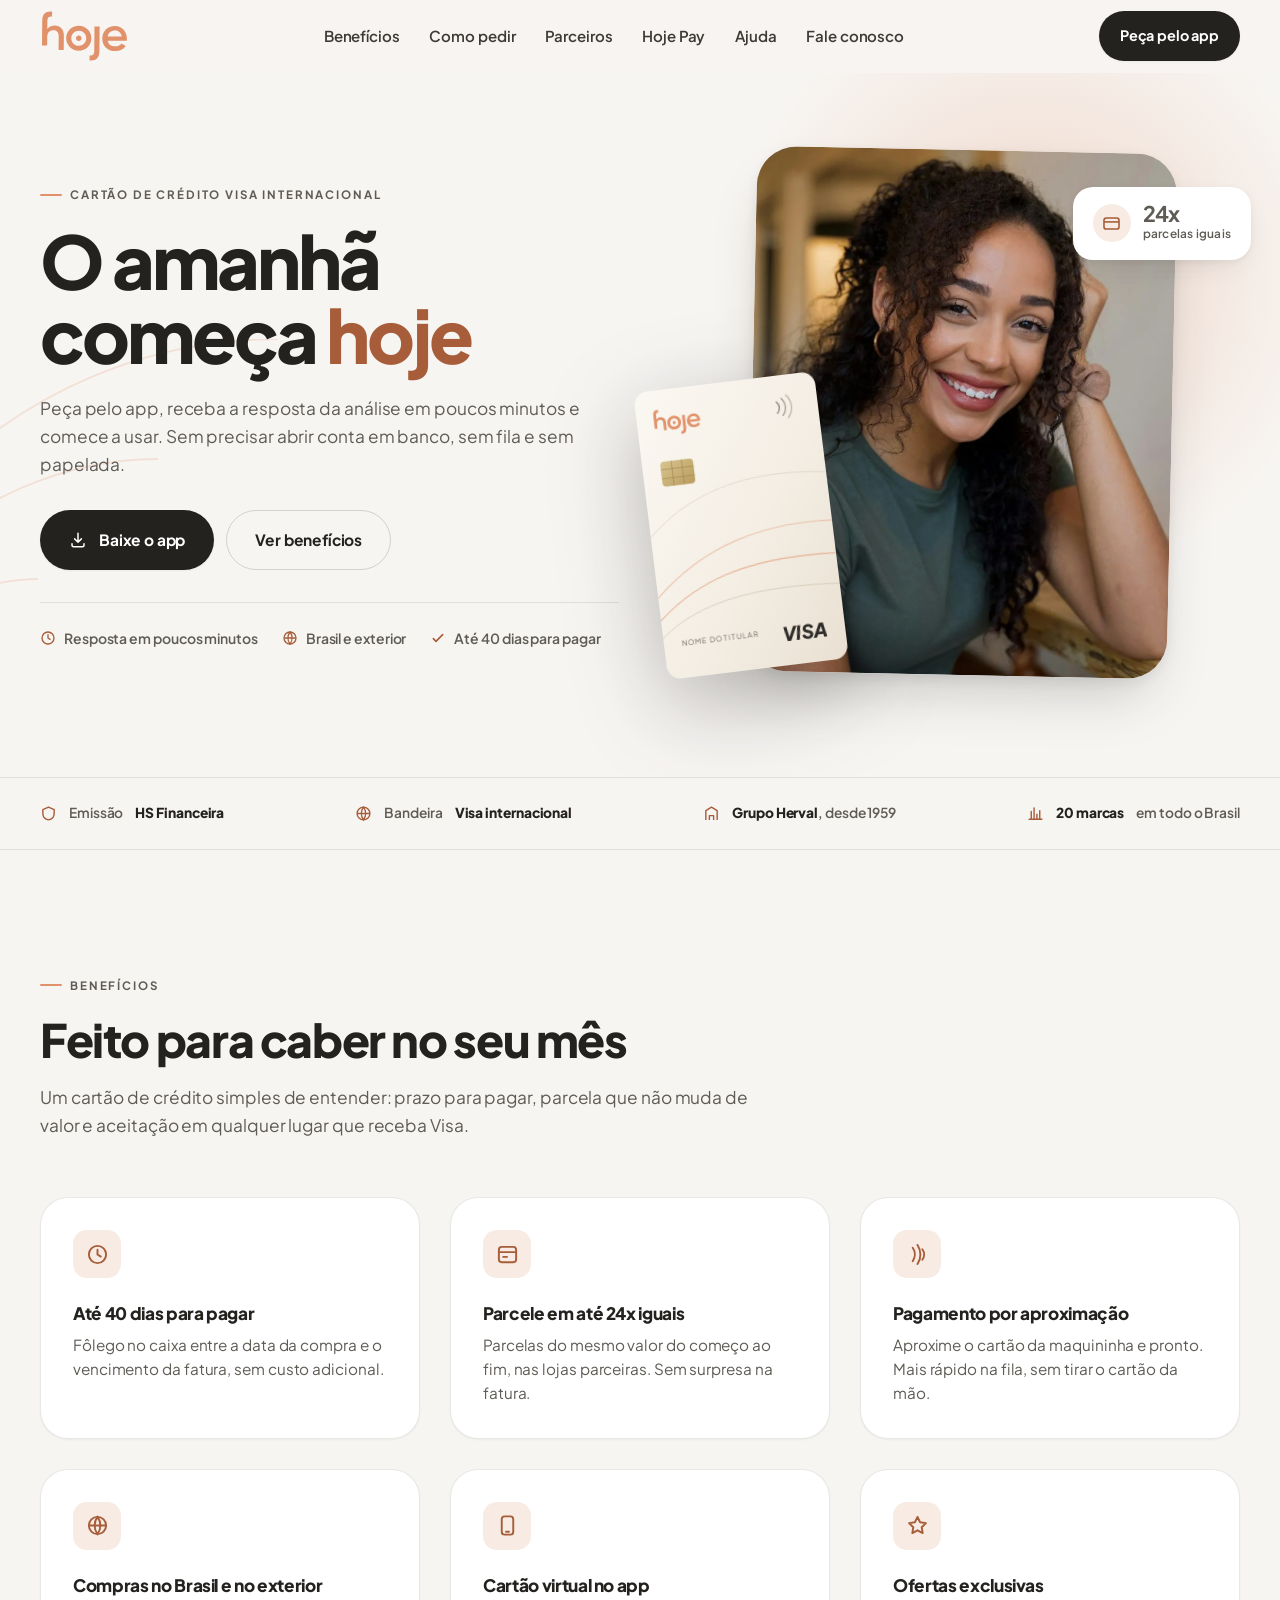
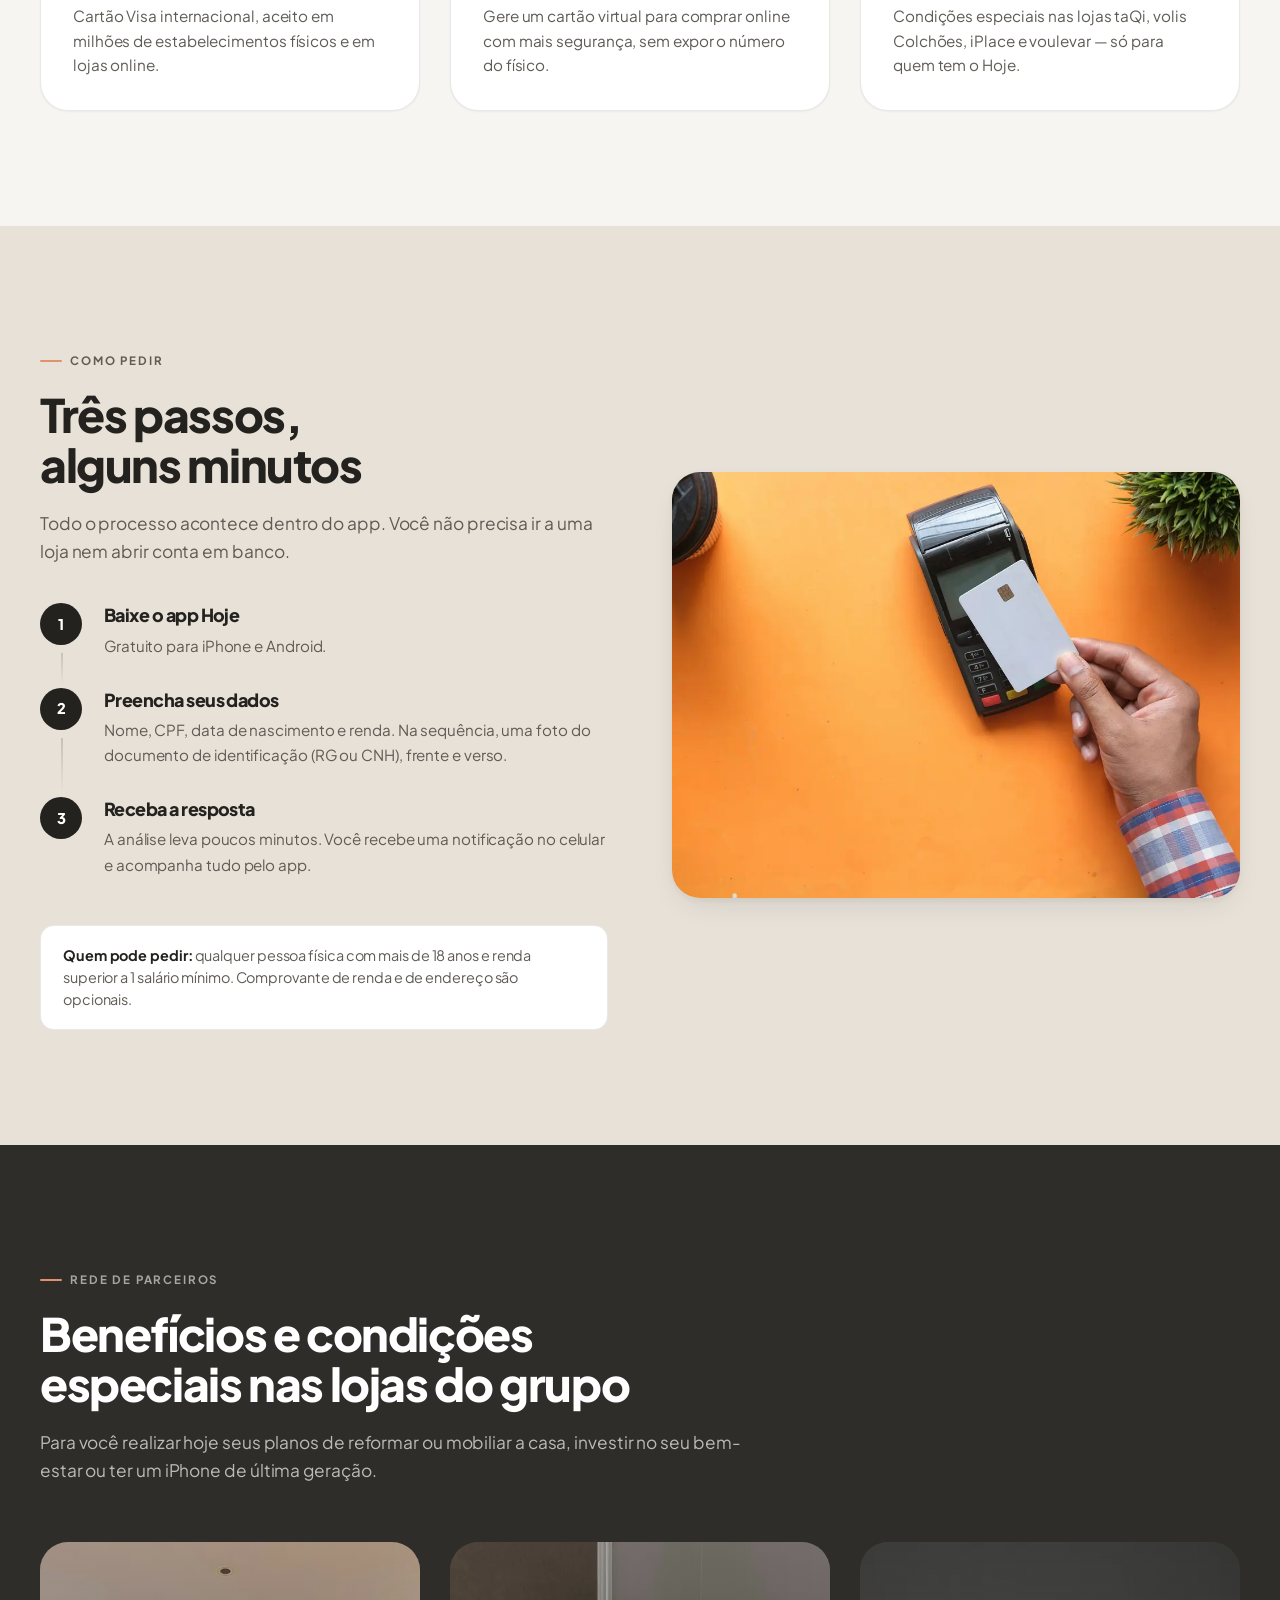
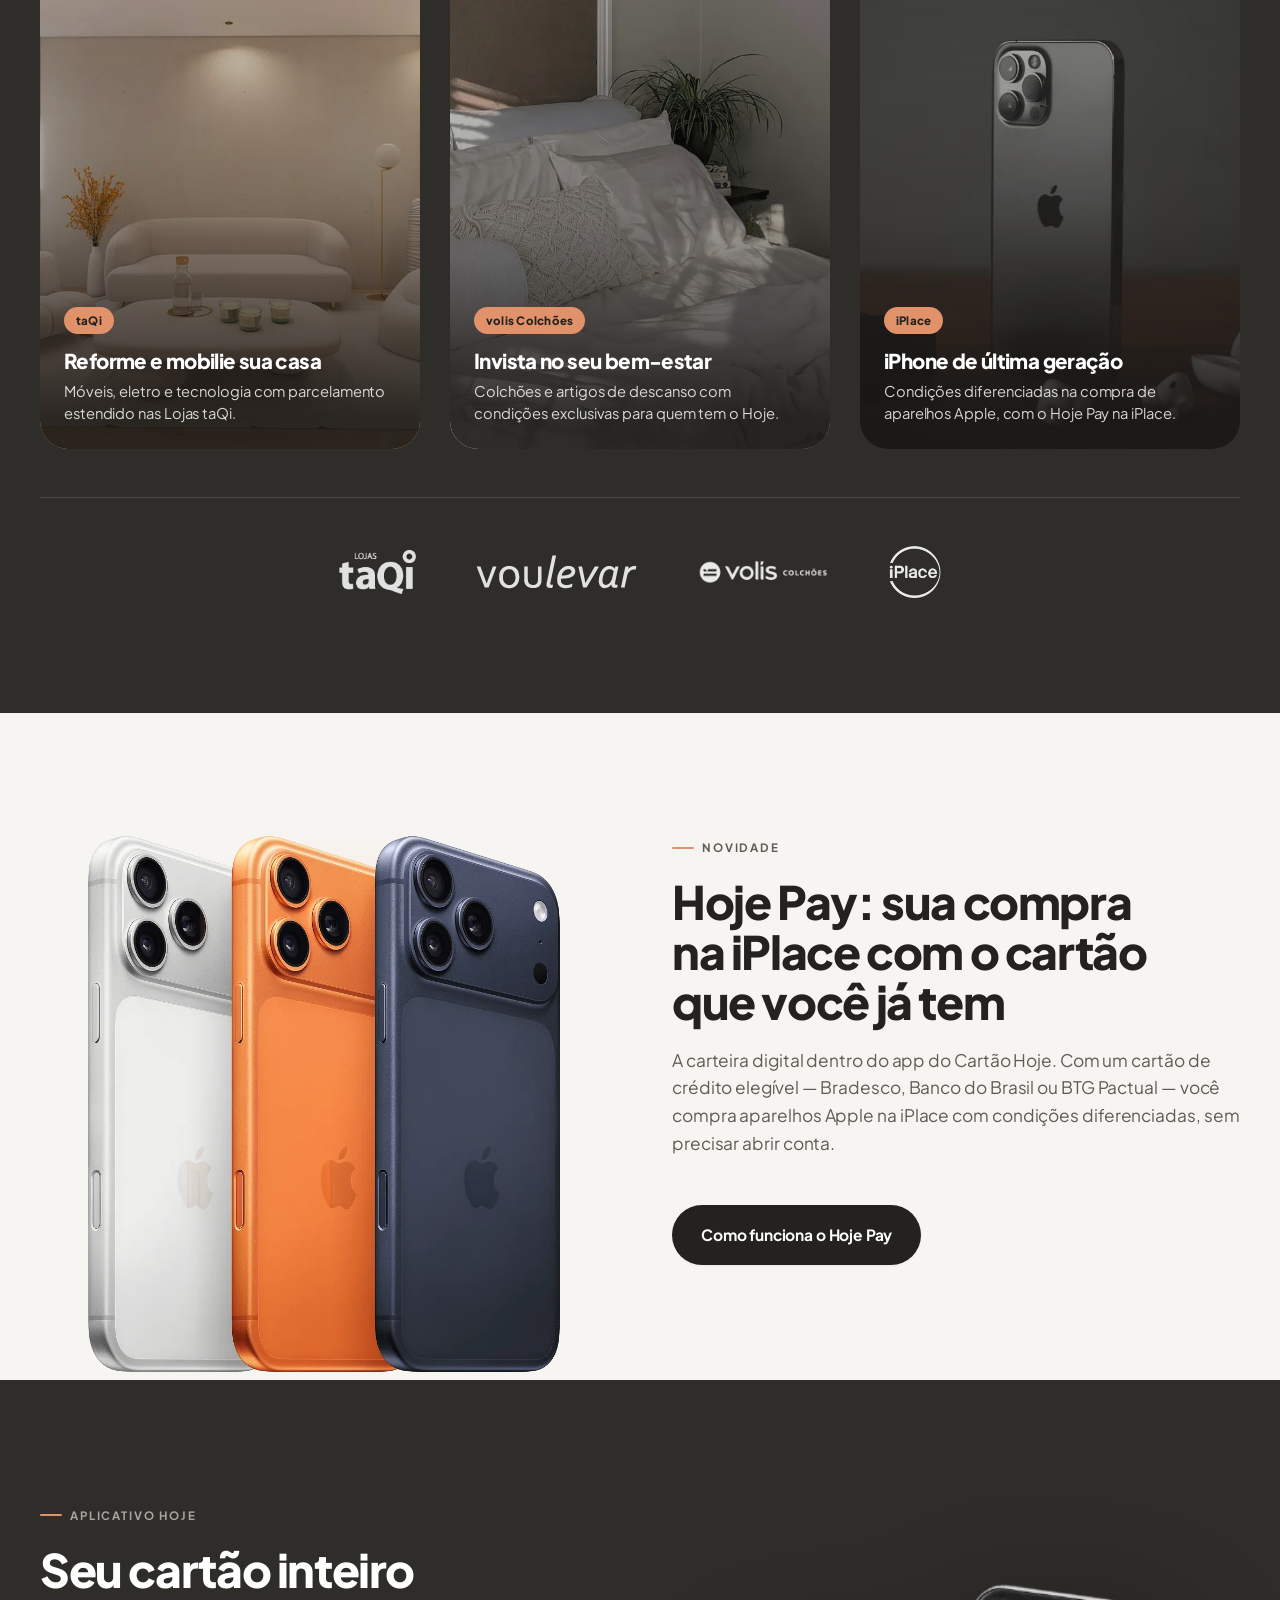
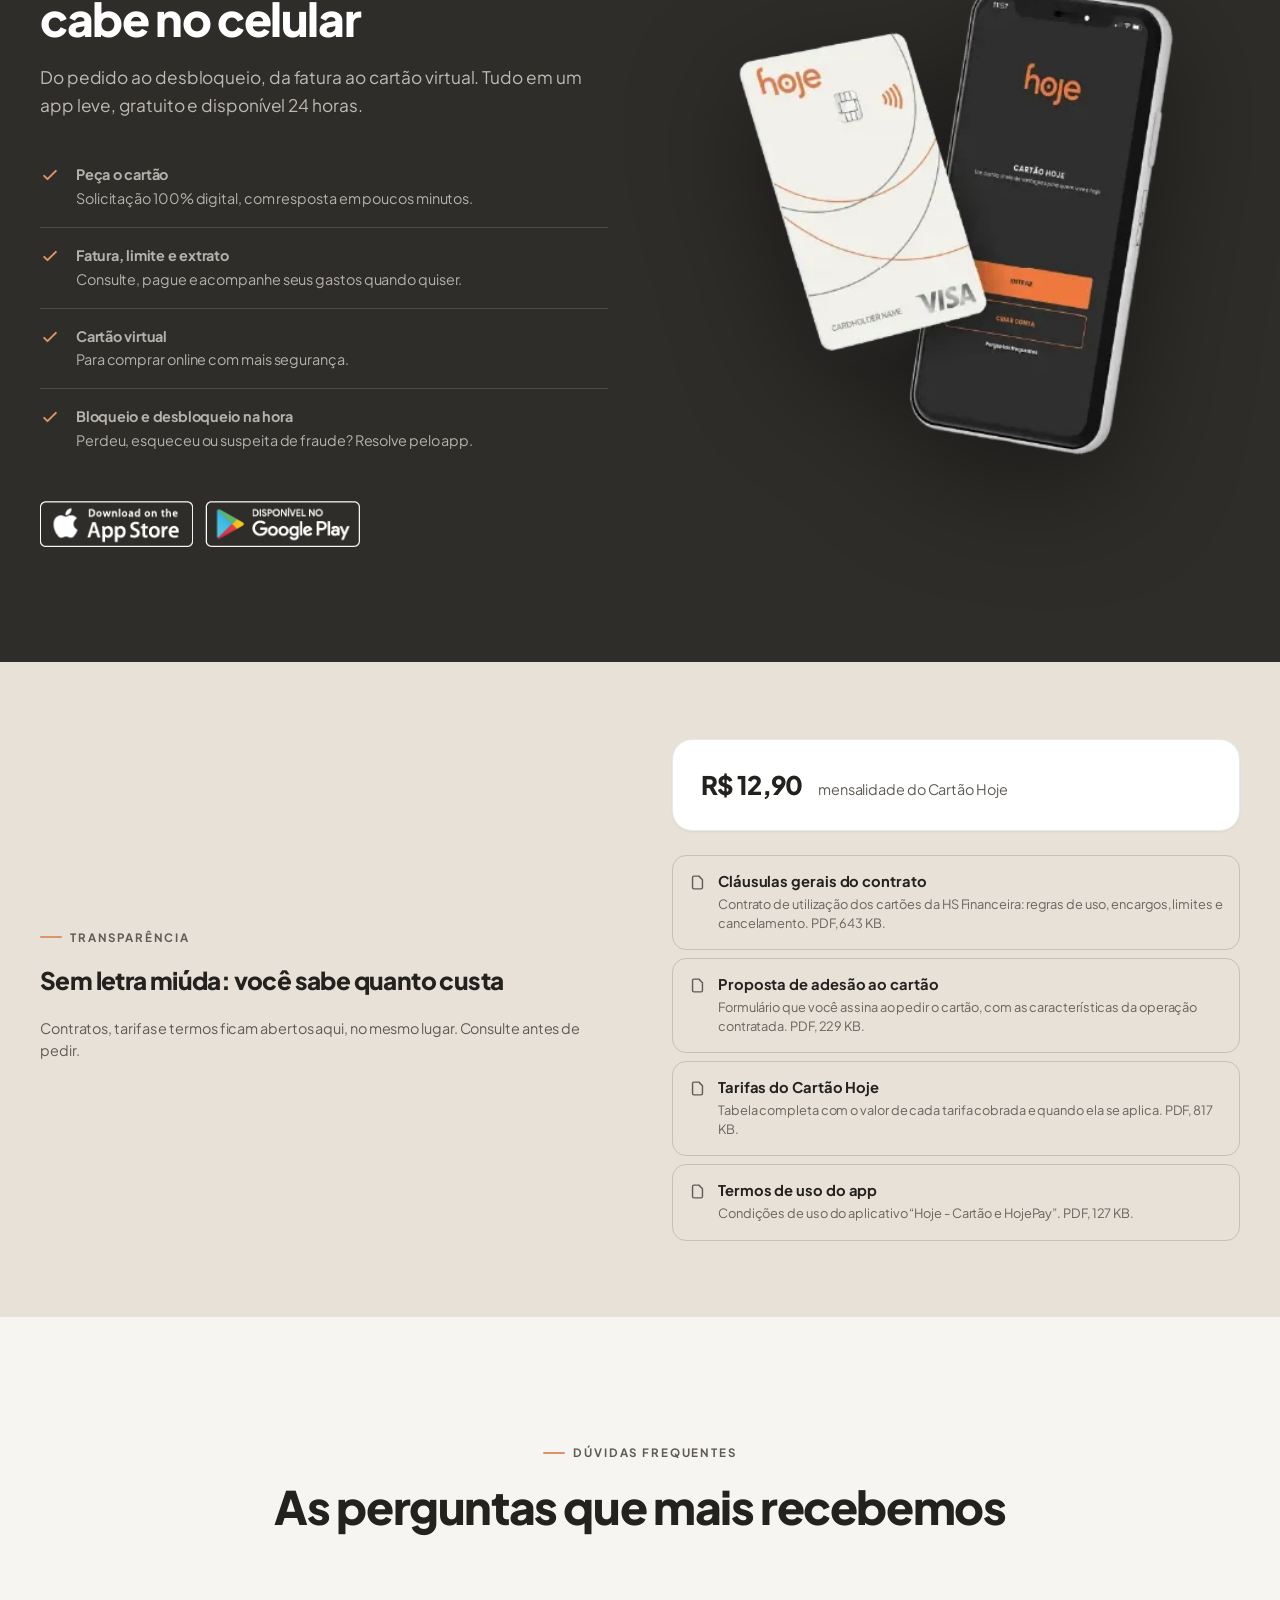
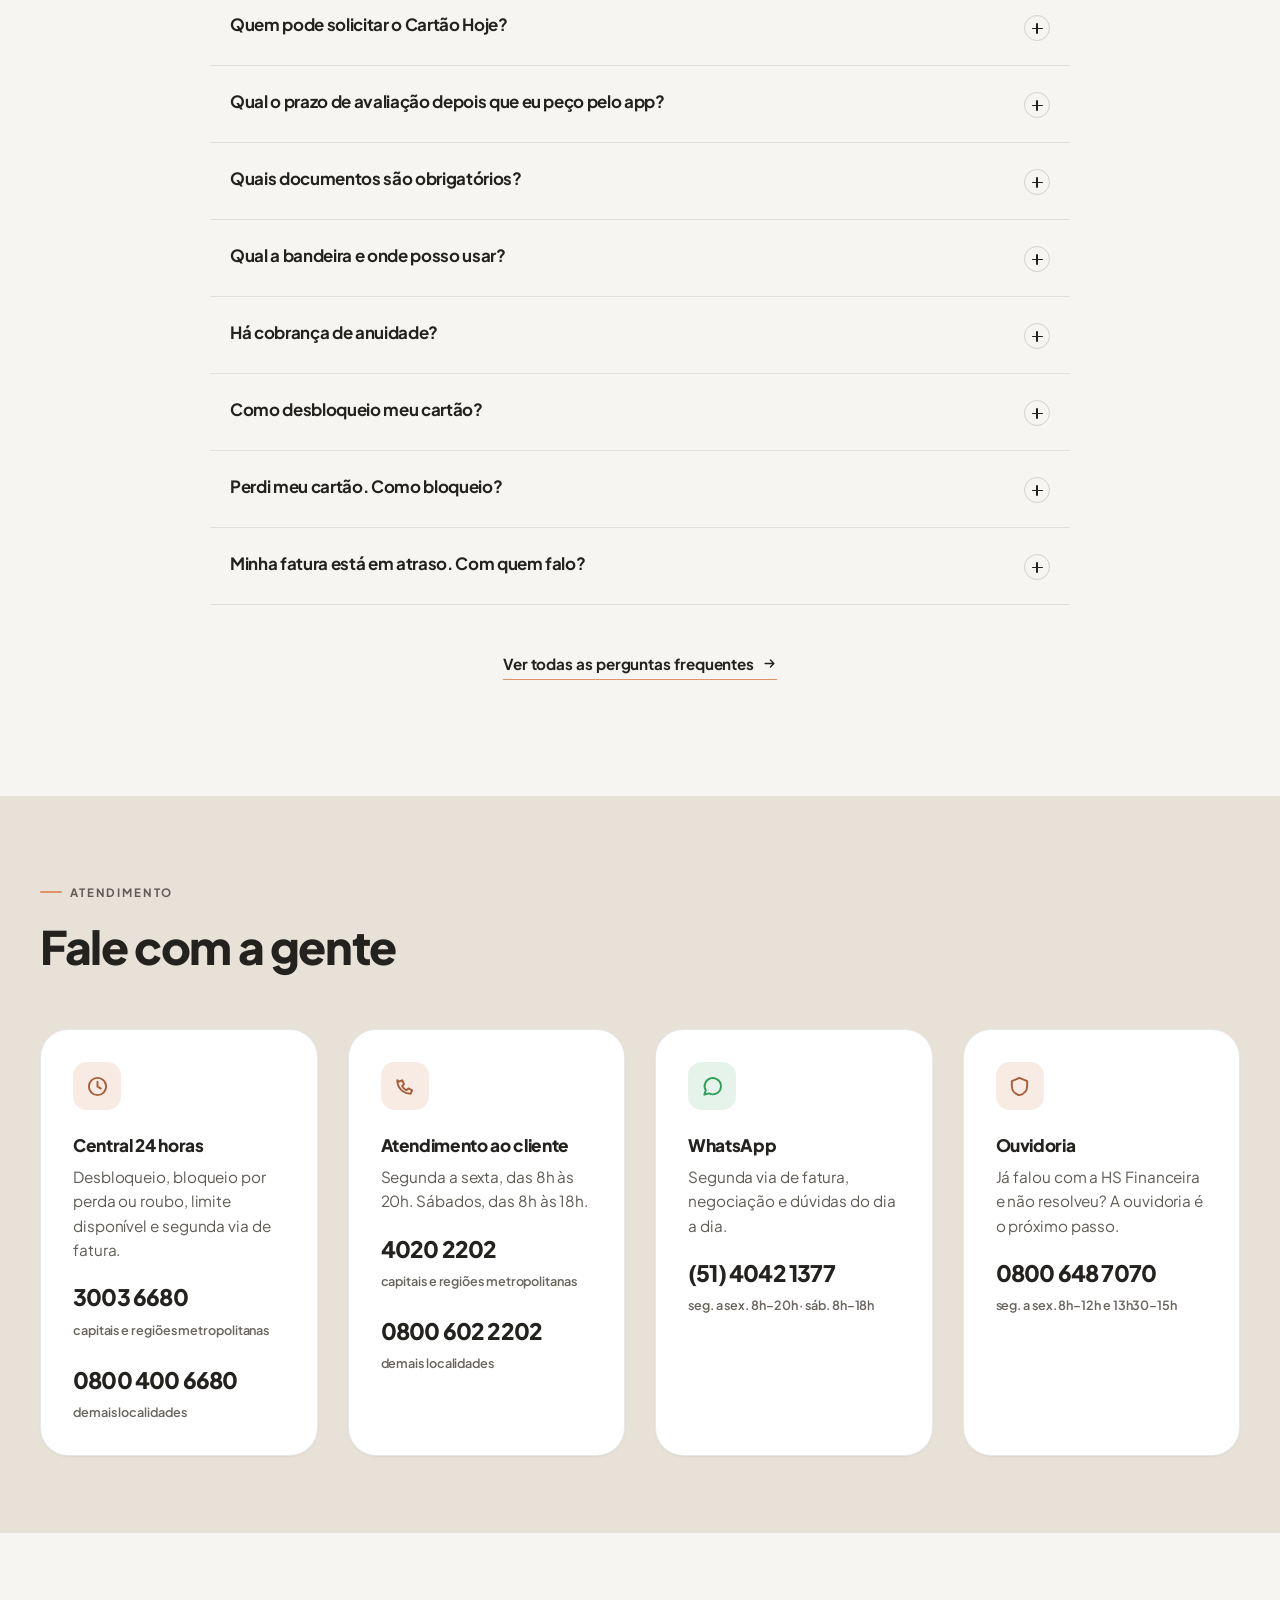
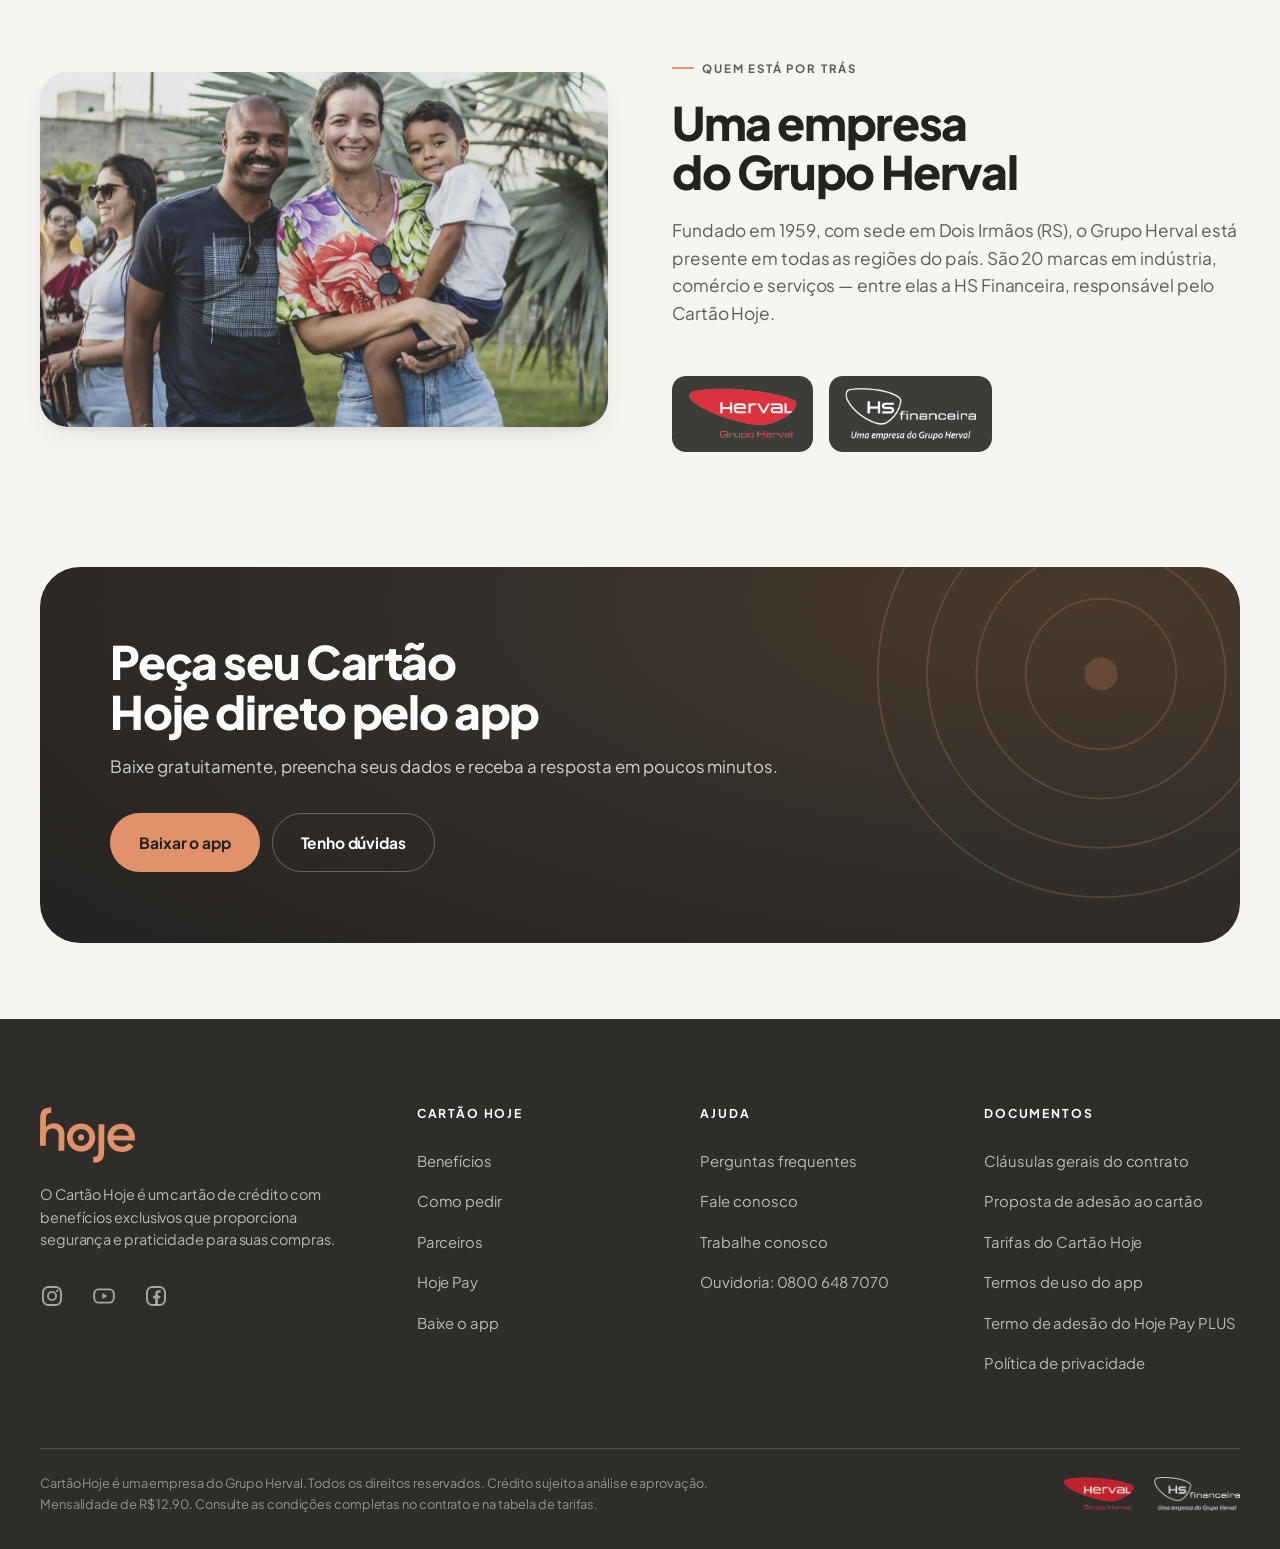
==== index.html @ 45403305 "Add files via upload" ====
<!doctype html>
<html lang="pt-BR" class="no-js">
<head>
<meta charset="utf-8">
<meta name="viewport" content="width=device-width, initial-scale=1">
<title>Cartão Hoje | Cartão de crédito Visa internacional</title>
<meta name="description" content="Peça o Cartão Hoje pelo app e receba a resposta em minutos. Visa internacional, até 40 dias para pagar, parcelamento em 24x iguais e mensalidade de R$ 12,90.">
<link rel="canonical" href="https://cartaohoje.com.br/">
<link rel="alternate" hreflang="pt-BR" href="https://cartaohoje.com.br/">
<link rel="alternate" hreflang="x-default" href="https://cartaohoje.com.br/">
<meta name="robots" content="index,follow,max-image-preview:large,max-snippet:-1,max-video-preview:-1">
<meta name="theme-color" content="#F7F5F2">

<meta property="og:type" content="website">
<meta property="og:locale" content="pt_BR">
<meta property="og:site_name" content="Cartão Hoje">
<meta property="og:title" content="Cartão Hoje | Cartão de crédito Visa internacional">
<meta property="og:description" content="Peça pelo app, receba a resposta em minutos e use no Brasil e no exterior. Até 40 dias para pagar e parcelamento em até 24x iguais.">
<meta property="og:url" content="https://cartaohoje.com.br/">
<meta property="og:image" content="https://cartaohoje.com.br/assets/img/og/home.jpg">
<meta property="og:image:secure_url" content="https://cartaohoje.com.br/assets/img/og/home.jpg">
<meta property="og:image:type" content="image/jpeg">
<meta property="og:image:width" content="1200">
<meta property="og:image:height" content="630">
<meta property="og:image:alt" content="Cartão Hoje — cartão de crédito Visa internacional, peça pelo app">

<meta name="twitter:card" content="summary_large_image">
<meta name="twitter:title" content="Cartão Hoje | Cartão de crédito Visa internacional">
<meta name="twitter:description" content="Peça pelo app, receba a resposta em minutos e use no Brasil e no exterior. Até 40 dias para pagar e parcelamento em até 24x iguais.">
<meta name="twitter:image" content="https://cartaohoje.com.br/assets/img/og/home.jpg">
<meta name="twitter:image:alt" content="Cartão Hoje — cartão de crédito Visa internacional, peça pelo app">

<link rel="icon" href="assets/img/marca/logo/simbolo-laranja.svg" type="image/svg+xml">
<link rel="icon" href="assets/img/marca/icon-32.png" sizes="32x32" type="image/png">
<link rel="apple-touch-icon" href="assets/img/marca/apple-touch-icon.png">
<link rel="manifest" href="site.webmanifest">

<link rel="preconnect" href="https://fonts.googleapis.com">
<link rel="preconnect" href="https://fonts.gstatic.com" crossorigin>
<link rel="stylesheet" href="https://fonts.googleapis.com/css2?family=Plus+Jakarta+Sans:wght@400;500;600;700;800&display=swap">
<link rel="stylesheet" href="assets/css/hoje.css">
<link rel="preload" as="image" href="assets/img/foto/hero.webp" fetchpriority="high">
</head>
<body>
<a class="skip" href="#conteudo">Pular para o conteúdo</a>

<!-- ============================ HEADER ============================ -->
<header class="hdr">
  <div class="shell hdr__in">
    <a class="brand" href="./index.html" aria-label="Cartão Hoje — página inicial">
      <img src="assets/img/marca/logo/hoje-laranja.svg" alt="Cartão Hoje" width="85" height="50">
    </a>
    <nav class="nav" aria-label="Principal">
      <a href="#beneficios">Benefícios</a>
      <a href="#pedir">Como pedir</a>
      <a href="#parceiros">Parceiros</a>
      <a href="hoje-pay/index.html">Hoje Pay</a>
      <a href="perguntas-frequentes/index.html">Ajuda</a>
      <a href="fale-conosco/index.html">Fale conosco</a>
    </nav>
    <div class="hdr__cta">
      <a class="btn btn--sm" href="baixar-o-app/index.html">Peça pelo app</a>
      <button class="burger" type="button" aria-expanded="false" aria-controls="menu-mobile">
        <span class="sr">Abrir menu</span><i></i>
      </button>
    </div>
  </div>
  <div class="mnav" id="menu-mobile">
    <a href="#beneficios">Benefícios</a>
    <a href="#pedir">Como pedir</a>
    <a href="#parceiros">Parceiros</a>
    <a href="hoje-pay/index.html">Hoje Pay</a>
    <a href="perguntas-frequentes/index.html">Perguntas frequentes</a>
    <a href="fale-conosco/index.html">Fale conosco</a>
    <a href="trabalhe-conosco/index.html">Trabalhe conosco</a>
    <a class="btn" href="baixar-o-app/index.html">Peça pelo app</a>
  </div>
</header>

<main id="conteudo">

<!-- ============================ HERO ============================ -->
<section class="hero">
  <div class="hero__glow" aria-hidden="true"></div>
  <svg class="hero__arcs" viewBox="0 0 600 400" fill="none" aria-hidden="true">
    <path d="M-40 400C-40 180 140 0 360 0" stroke="currentColor" stroke-width="1.5"/>
    <path d="M-40 400C-40 240 100 100 260 100" stroke="currentColor" stroke-width="1.5"/>
    <path d="M-40 400C-40 300 60 200 160 200" stroke="currentColor" stroke-width="1.5"/>
    <path d="M-40 400C-40 350 20 290 70 290" stroke="currentColor" stroke-width="1.5"/>
  </svg>

  <div class="shell hero__in">
    <div>
      <p class="eyebrow">Cartão de crédito Visa internacional</p>
      <h1 class="display">O amanhã começa <span style="color:var(--coral-ink)">hoje</span></h1>
      <p class="lead">Peça pelo app, receba a resposta da análise em poucos minutos e comece a usar.
        Sem precisar abrir conta em banco, sem fila e sem papelada.</p>

      <div class="btn-row">
        <a class="btn" href="baixar-o-app/index.html">
          <svg viewBox="0 0 24 24" fill="none" aria-hidden="true"><path d="M12 3v12m0 0 4.5-4.5M12 15l-4.5-4.5M4 17v2a2 2 0 0 0 2 2h12a2 2 0 0 0 2-2v-2" stroke="currentColor" stroke-width="2" stroke-linecap="round" stroke-linejoin="round"/></svg>
          Baixe o app
        </a>
        <a class="btn btn--ghost" href="#beneficios">Ver benefícios</a>
      </div>

      <ul class="hero__facts">
        <li><svg viewBox="0 0 24 24" fill="none" aria-hidden="true"><circle cx="12" cy="12" r="9" stroke="currentColor" stroke-width="2"/><path d="M12 7v5l3 2" stroke="currentColor" stroke-width="2" stroke-linecap="round"/></svg>Resposta em poucos minutos</li>
        <li><svg viewBox="0 0 24 24" fill="none" aria-hidden="true"><circle cx="12" cy="12" r="9" stroke="currentColor" stroke-width="2"/><path d="M3.5 12h17M12 3a15 15 0 0 1 0 18 15 15 0 0 1 0-18Z" stroke="currentColor" stroke-width="2"/></svg>Brasil e exterior</li>
        <li><svg viewBox="0 0 24 24" fill="none" aria-hidden="true"><path d="m5 13 4 4L19 7" stroke="currentColor" stroke-width="2.4" stroke-linecap="round" stroke-linejoin="round"/></svg>Até 40 dias para pagar</li>
      </ul>
    </div>

    <div class="hero__art">
      <div class="hero__photo">
        <picture>
          <source srcset="assets/img/foto/hero.webp" type="image/webp">
          <img src="assets/img/foto/hero.jpg" width="900" height="1125" alt="Jovem sorrindo, apoiada em uma mesa de café" fetchpriority="high" decoding="async">
        </picture>
      </div>

      <!-- Cartão (SVG) -->
      <svg class="hero__card" viewBox="0 0 320 508" fill="none" role="img" aria-label="Cartão Hoje, na vertical, com bandeira Visa">
        <defs>
          <linearGradient id="cardbg" x1="0" y1="0" x2="1" y2="1">
            <stop offset="0" stop-color="#FBF8F2"/><stop offset=".55" stop-color="#F4EEE4"/><stop offset="1" stop-color="#E9E0D2"/>
          </linearGradient>
          <linearGradient id="chip" x1="0" y1="0" x2="1" y2="1">
            <stop offset="0" stop-color="#D8C48E"/><stop offset="1" stop-color="#B99C5E"/>
          </linearGradient>
          <clipPath id="cardclip"><rect width="320" height="508" rx="24"/></clipPath>
        </defs>
        <rect width="320" height="508" rx="24" fill="url(#cardbg)"/>
        <g clip-path="url(#cardclip)" opacity=".62">
          <path d="M-60 470C40 330 180 300 400 330" stroke="#E1926B" stroke-width="2" fill="none"/>
          <path d="M-60 430C60 270 220 240 400 275" stroke="#E1926B" stroke-width="2" fill="none" opacity=".7"/>
          <path d="M-60 508C10 380 150 350 400 385" stroke="#C9BCA9" stroke-width="1.6" fill="none"/>
          <path d="M-40 300C60 170 210 150 380 190" stroke="#C9BCA9" stroke-width="1.6" fill="none" opacity=".7"/>
        </g>
        <image href="assets/img/marca/logo/hoje-laranja.svg" x="30" y="34" width="82" height="48"/>
        <!-- contactless -->
        <g transform="translate(246 40)" stroke="#8C857D" stroke-width="2.4" fill="none" stroke-linecap="round">
          <path d="M2 6a14 14 0 0 1 0 20"/><path d="M11 1a22 22 0 0 1 0 30" opacity=".75"/><path d="M20-4a30 30 0 0 1 0 40" opacity=".5"/>
        </g>
        <!-- chip -->
        <rect x="32" y="126" width="58" height="44" rx="7" fill="url(#chip)"/>
        <g stroke="#8B7440" stroke-width="1.4" opacity=".55">
          <path d="M32 140h58M32 156h58M52 126v44M70 126v44"/>
        </g>
        <text x="32" y="452" font-family="Plus Jakarta Sans, sans-serif" font-size="13" letter-spacing="1.6" fill="#6E6862">NOME DO TITULAR</text>
        <text x="288" y="466" text-anchor="end" font-family="Plus Jakarta Sans, sans-serif" font-size="34" font-weight="800" font-style="italic" letter-spacing="-1" fill="#2F2D2A">VISA</text>
      </svg>

      <div class="hero__chip">
        <span class="ic"><svg viewBox="0 0 24 24" fill="none" aria-hidden="true"><rect x="2.5" y="5" width="19" height="14" rx="3" stroke="currentColor" stroke-width="2"/><path d="M2.5 10h19" stroke="currentColor" stroke-width="2"/></svg></span>
        <span><strong>24x</strong><span>parcelas iguais</span></span>
      </div>
    </div>
  </div>
</section>

<!-- ============================ TRUST ============================ -->
<section class="trust">
  <div class="shell trust__in">
    <p class="trust__item"><svg viewBox="0 0 24 24" fill="none" aria-hidden="true"><path d="M12 3 4 6.5v5c0 4.7 3.2 8.6 8 9.5 4.8-.9 8-4.8 8-9.5v-5L12 3Z" stroke="currentColor" stroke-width="2" stroke-linejoin="round"/></svg>Emissão <strong>HS Financeira</strong></p>
    <p class="trust__item"><svg viewBox="0 0 24 24" fill="none" aria-hidden="true"><circle cx="12" cy="12" r="9" stroke="currentColor" stroke-width="2"/><path d="M3.5 12h17M12 3a15 15 0 0 1 0 18 15 15 0 0 1 0-18Z" stroke="currentColor" stroke-width="2"/></svg>Bandeira <strong>Visa internacional</strong></p>
    <p class="trust__item"><svg viewBox="0 0 24 24" fill="none" aria-hidden="true"><path d="M4 21V8l8-5 8 5v13" stroke="currentColor" stroke-width="2" stroke-linejoin="round"/><path d="M9 21v-6h6v6" stroke="currentColor" stroke-width="2" stroke-linejoin="round"/></svg><span><strong>Grupo Herval</strong>, desde 1959</span></p>
    <p class="trust__item"><svg viewBox="0 0 24 24" fill="none" aria-hidden="true"><path d="M3 20h18M6 20V9m4 11V4m4 16v-7m4 7V8" stroke="currentColor" stroke-width="2" stroke-linecap="round"/></svg><strong>20 marcas</strong> em todo o Brasil</p>
  </div>
</section>

<!-- ============================ BENEFÍCIOS ============================ -->
<section class="section" id="beneficios">
  <div class="shell">
    <div class="sec-head rv">
      <p class="eyebrow">Benefícios</p>
      <h2 class="h2">Feito para caber no seu mês</h2>
      <p class="lead">Um cartão de crédito simples de entender: prazo para pagar, parcela que não muda de valor e aceitação em qualquer lugar que receba Visa.</p>
    </div>

    <div class="grid cols-3">
      <article class="card rv">
        <span class="card__ic"><svg viewBox="0 0 24 24" fill="none" aria-hidden="true"><circle cx="12" cy="12" r="9" stroke="currentColor" stroke-width="2"/><path d="M12 7v5l3.5 2.2" stroke="currentColor" stroke-width="2" stroke-linecap="round"/></svg></span>
        <h3 class="h4">Até 40 dias para pagar</h3>
        <p>Fôlego no caixa entre a data da compra e o vencimento da fatura, sem custo adicional.</p>
      </article>

      <article class="card rv">
        <span class="card__ic"><svg viewBox="0 0 24 24" fill="none" aria-hidden="true"><rect x="3" y="4" width="18" height="16" rx="3" stroke="currentColor" stroke-width="2"/><path d="M3 9.5h18M7.5 14.5h4" stroke="currentColor" stroke-width="2" stroke-linecap="round"/></svg></span>
        <h3 class="h4">Parcele em até 24x iguais</h3>
        <p>Parcelas do mesmo valor do começo ao fim, nas lojas parceiras. Sem surpresa na fatura.</p>
      </article>

      <article class="card rv">
        <span class="card__ic"><svg viewBox="0 0 24 24" fill="none" aria-hidden="true"><path d="M7 5a12 12 0 0 1 0 14M12 2a18 18 0 0 1 0 20M17 6.5a9 9 0 0 1 0 11" stroke="currentColor" stroke-width="2" stroke-linecap="round"/></svg></span>
        <h3 class="h4">Pagamento por aproximação</h3>
        <p>Aproxime o cartão da maquininha e pronto. Mais rápido na fila, sem tirar o cartão da mão.</p>
      </article>

      <article class="card rv">
        <span class="card__ic"><svg viewBox="0 0 24 24" fill="none" aria-hidden="true"><circle cx="12" cy="12" r="9" stroke="currentColor" stroke-width="2"/><path d="M3.5 12h17M12 3a15 15 0 0 1 0 18 15 15 0 0 1 0-18Z" stroke="currentColor" stroke-width="2"/></svg></span>
        <h3 class="h4">Compras no Brasil e no exterior</h3>
        <p>Cartão Visa internacional, aceito em milhões de estabelecimentos físicos e em lojas online.</p>
      </article>

      <article class="card rv">
        <span class="card__ic"><svg viewBox="0 0 24 24" fill="none" aria-hidden="true"><rect x="6" y="2.5" width="12" height="19" rx="3" stroke="currentColor" stroke-width="2"/><path d="M10.5 18.5h3" stroke="currentColor" stroke-width="2" stroke-linecap="round"/></svg></span>
        <h3 class="h4">Cartão virtual no app</h3>
        <p>Gere um cartão virtual para comprar online com mais segurança, sem expor o número do físico.</p>
      </article>

      <article class="card rv">
        <span class="card__ic"><svg viewBox="0 0 24 24" fill="none" aria-hidden="true"><path d="m12 3 2.7 5.6 6.1.9-4.4 4.3 1 6.1-5.4-2.9-5.4 2.9 1-6.1-4.4-4.3 6.1-.9L12 3Z" stroke="currentColor" stroke-width="2" stroke-linejoin="round"/></svg></span>
        <h3 class="h4">Ofertas exclusivas</h3>
        <p>Condições especiais nas lojas taQi, volis Colchões, iPlace e voulevar — só para quem tem o Hoje.</p>
      </article>
    </div>
  </div>
</section>

<!-- ============================ COMO PEDIR ============================ -->
<section class="section tinted" id="pedir">
  <div class="shell split">
    <div class="rv">
      <p class="eyebrow">Como pedir</p>
      <h2 class="h2">Três passos, alguns minutos</h2>
      <p class="lead" style="margin-bottom:40px">Todo o processo acontece dentro do app. Você não precisa ir a uma loja nem abrir conta em banco.</p>

      <ol class="steps">
        <li class="step">
          <h3>Baixe o app Hoje</h3>
          <p>Gratuito para iPhone e Android.</p>
        </li>
        <li class="step">
          <h3>Preencha seus dados</h3>
          <p>Nome, CPF, data de nascimento e renda. Na sequência, uma foto do documento de identificação (RG ou CNH), frente e verso.</p>
        </li>
        <li class="step">
          <h3>Receba a resposta</h3>
          <p>A análise leva poucos minutos. Você recebe uma notificação no celular e acompanha tudo pelo app.</p>
        </li>
      </ol>

      <p class="small muted mt-l" style="padding:18px 22px;background:var(--white);border:1px solid var(--line);border-radius:var(--r-sm)">
        <strong style="color:var(--ink)">Quem pode pedir:</strong> qualquer pessoa física com mais de 18 anos e renda superior a 1 salário mínimo.
        Comprovante de renda e de endereço são opcionais.
      </p>
    </div>

    <div class="split__art rv">
      <picture>
        <source srcset="assets/img/foto/aproximacao.webp" type="image/webp">
        <img src="assets/img/foto/aproximacao.jpg" width="1000" height="750" alt="Mão aproximando um cartão de crédito da maquininha" loading="lazy" decoding="async">
      </picture>
    </div>
  </div>
</section>

<!-- ============================ PARCEIROS ============================ -->
<section class="section dark" id="parceiros">
  <div class="shell">
    <div class="sec-head rv">
      <p class="eyebrow">Rede de parceiros</p>
      <h2 class="h2">Benefícios e condições especiais nas lojas do grupo</h2>
      <p class="lead">Para você realizar hoje seus planos de reformar ou mobiliar a casa, investir no seu bem-estar ou ter um iPhone de última geração.</p>
    </div>

    <div class="grid cols-3">
      <a class="pcard rv" href="#app">
        <picture>
          <source srcset="assets/img/foto/casa.webp" type="image/webp">
          <img src="assets/img/foto/casa.jpg" width="1000" height="750" alt="Sala de estar clara e moderna" loading="lazy" decoding="async">
        </picture>
        <span class="pcard__tag">taQi</span>
        <h3>Reforme e mobilie sua casa</h3>
        <p>Móveis, eletro e tecnologia com parcelamento estendido nas Lojas taQi.</p>
      </a>

      <a class="pcard rv" href="#app">
        <picture>
          <source srcset="assets/img/foto/bem-estar.webp" type="image/webp">
          <img src="assets/img/foto/bem-estar.jpg" width="1000" height="750" alt="Quarto com cama arrumada e luz natural" loading="lazy" decoding="async">
        </picture>
        <span class="pcard__tag">volis Colchões</span>
        <h3>Invista no seu bem-estar</h3>
        <p>Colchões e artigos de descanso com condições exclusivas para quem tem o Hoje.</p>
      </a>

      <a class="pcard rv" href="hoje-pay/index.html">
        <picture>
          <source srcset="assets/img/foto/iphone.webp" type="image/webp">
          <img src="assets/img/foto/iphone.jpg" width="1000" height="750" alt="iPhone sobre superfície neutra" loading="lazy" decoding="async">
        </picture>
        <span class="pcard__tag">iPlace</span>
        <h3>iPhone de última geração</h3>
        <p>Condições diferenciadas na compra de aparelhos Apple, com o Hoje Pay na iPlace.</p>
      </a>
    </div>

    <div class="logos mt-l" style="padding-top:clamp(28px,4vw,48px);border-top:1px solid var(--line-dark)">
      <a href="https://www.taqi.com.br/" target="_blank" rel="noopener" aria-label="Site da taQi"><img class="tall" src="assets/img/marca/taqi.png" alt="Lojas taQi" width="113" height="64" loading="lazy"></a>
      <a href="https://www.voulevar.com.br/" target="_blank" rel="noopener" aria-label="Site da voulevar"><img src="assets/img/marca/voulevar.png" alt="voulevar" width="161" height="34" loading="lazy"></a>
      <a href="https://www.volis.com.br/" target="_blank" rel="noopener" aria-label="Site da volis"><img class="tall" src="assets/img/marca/volis.png" alt="volis Colchões" width="600" height="200" loading="lazy"></a>
      <a href="https://www.iplace.com.br/" target="_blank" rel="noopener" aria-label="Site da iPlace"><img class="sq" src="assets/img/marca/iplace.png" alt="iPlace" width="102" height="102" loading="lazy"></a>
    </div>
  </div>
</section>

<!-- ============================ HOJE PAY ============================ -->
<section class="section">
  <div class="shell split split--flip">
    <div class="prod-art prod-art--bleed-sec rv">
      <picture>
        <source srcset="assets/img/foto/iphone-17.webp" type="image/webp">
        <img src="assets/img/foto/iphone-17.png" width="894" height="1013" alt="Três modelos de iPhone 17 nas cores prata, laranja e azul" loading="lazy" decoding="async">
      </picture>
    </div>
    <div class="rv">
      <p class="eyebrow">Novidade</p>
      <h2 class="h2">Hoje Pay: sua compra na iPlace com o cartão que você já tem</h2>
      <p class="lead">A carteira digital dentro do app do Cartão Hoje. Com um cartão de crédito elegível — Bradesco, Banco do Brasil ou BTG Pactual — você compra aparelhos Apple na iPlace com condições diferenciadas, sem precisar abrir conta.</p>
      <div class="btn-row mt-l">
        <a class="btn" href="hoje-pay/index.html">Como funciona o Hoje Pay</a>
      </div>
    </div>
  </div>
</section>

<!-- ============================ APP ============================ -->
<section class="section dark" id="app">
  <div class="shell split">
    <div class="rv">
      <p class="eyebrow">Aplicativo Hoje</p>
      <h2 class="h2">Seu cartão inteiro cabe no celular</h2>
      <p class="lead" style="margin-bottom:28px">Do pedido ao desbloqueio, da fatura ao cartão virtual. Tudo em um app leve, gratuito e disponível 24 horas.</p>

      <ul class="applist">
        <li>
          <svg viewBox="0 0 24 24" fill="none" aria-hidden="true"><path d="m5 13 4 4L19 7" stroke="currentColor" stroke-width="2.4" stroke-linecap="round" stroke-linejoin="round"/></svg>
          <span><strong>Peça o cartão</strong><span>Solicitação 100% digital, com resposta em poucos minutos.</span></span>
        </li>
        <li>
          <svg viewBox="0 0 24 24" fill="none" aria-hidden="true"><path d="m5 13 4 4L19 7" stroke="currentColor" stroke-width="2.4" stroke-linecap="round" stroke-linejoin="round"/></svg>
          <span><strong>Fatura, limite e extrato</strong><span>Consulte, pague e acompanhe seus gastos quando quiser.</span></span>
        </li>
        <li>
          <svg viewBox="0 0 24 24" fill="none" aria-hidden="true"><path d="m5 13 4 4L19 7" stroke="currentColor" stroke-width="2.4" stroke-linecap="round" stroke-linejoin="round"/></svg>
          <span><strong>Cartão virtual</strong><span>Para comprar online com mais segurança.</span></span>
        </li>
        <li>
          <svg viewBox="0 0 24 24" fill="none" aria-hidden="true"><path d="m5 13 4 4L19 7" stroke="currentColor" stroke-width="2.4" stroke-linecap="round" stroke-linejoin="round"/></svg>
          <span><strong>Bloqueio e desbloqueio na hora</strong><span>Perdeu, esqueceu ou suspeita de fraude? Resolve pelo app.</span></span>
        </li>
      </ul>

      <div class="stores">
        <a href="https://apps.apple.com/br/app/hoje-cart%C3%A3o-e-hojepay/id1590552557" target="_blank" rel="noopener" aria-label="Baixar na App Store"><img src="assets/img/marca/appstore.png" alt="Baixar na App Store" height="46" loading="lazy"></a>
        <a href="https://play.google.com/store/apps/details?id=com.app.herval.hoje&amp;hl=pt_BR" target="_blank" rel="noopener" aria-label="Disponível no Google Play"><img src="assets/img/marca/googleplay.png" alt="Disponível no Google Play" height="46" loading="lazy"></a>
      </div>
    </div>

    <div class="app__art rv">
      <img src="assets/img/marca/app-cartao.webp" width="360" height="386" alt="Cartão Hoje e o aplicativo aberto no celular" loading="lazy" decoding="async">
    </div>
  </div>
</section>

<!-- ============================ TRANSPARÊNCIA ============================ -->
<section class="section--tight tinted">
  <div class="shell">
    <div class="split" style="align-items:center">
      <div class="rv">
        <p class="eyebrow">Transparência</p>
        <h2 class="h3">Sem letra miúda: você sabe quanto custa</h2>
        <p class="muted small mt-m">Contratos, tarifas e termos ficam abertos aqui, no mesmo lugar. Consulte antes de pedir.</p>
      </div>
      <div class="rv">
        <p class="price"><b>R$ 12,90</b> <span class="muted small">mensalidade do Cartão Hoje</span></p>
        <ul class="doclist mt-m">
          <li>
            <a href="assets/docs/clausulas-gerais-do-contrato.pdf" target="_blank" rel="noopener">
              <svg viewBox="0 0 24 24" fill="none" aria-hidden="true"><path d="M14 3H7a2 2 0 0 0-2 2v14a2 2 0 0 0 2 2h10a2 2 0 0 0 2-2V8l-5-5Z" stroke="currentColor" stroke-width="2" stroke-linejoin="round"/></svg>
              <span class="doclist__txt"><strong>Cláusulas gerais do contrato</strong><span>Contrato de utilização dos cartões da HS Financeira: regras de uso, encargos, limites e cancelamento. PDF, 643 KB.</span></span>
            </a>
          </li>
          <li>
            <a href="assets/docs/proposta-de-adesao-ao-cartao.pdf" target="_blank" rel="noopener">
              <svg viewBox="0 0 24 24" fill="none" aria-hidden="true"><path d="M14 3H7a2 2 0 0 0-2 2v14a2 2 0 0 0 2 2h10a2 2 0 0 0 2-2V8l-5-5Z" stroke="currentColor" stroke-width="2" stroke-linejoin="round"/></svg>
              <span class="doclist__txt"><strong>Proposta de adesão ao cartão</strong><span>Formulário que você assina ao pedir o cartão, com as características da operação contratada. PDF, 229 KB.</span></span>
            </a>
          </li>
          <li>
            <a href="assets/docs/tarifas-cartao-hoje.pdf" target="_blank" rel="noopener">
              <svg viewBox="0 0 24 24" fill="none" aria-hidden="true"><path d="M14 3H7a2 2 0 0 0-2 2v14a2 2 0 0 0 2 2h10a2 2 0 0 0 2-2V8l-5-5Z" stroke="currentColor" stroke-width="2" stroke-linejoin="round"/></svg>
              <span class="doclist__txt"><strong>Tarifas do Cartão Hoje</strong><span>Tabela completa com o valor de cada tarifa cobrada e quando ela se aplica. PDF, 817 KB.</span></span>
            </a>
          </li>
          <li>
            <a href="assets/docs/termos-de-uso-do-app.pdf" target="_blank" rel="noopener">
              <svg viewBox="0 0 24 24" fill="none" aria-hidden="true"><path d="M14 3H7a2 2 0 0 0-2 2v14a2 2 0 0 0 2 2h10a2 2 0 0 0 2-2V8l-5-5Z" stroke="currentColor" stroke-width="2" stroke-linejoin="round"/></svg>
              <span class="doclist__txt"><strong>Termos de uso do app</strong><span>Condições de uso do aplicativo “Hoje - Cartão e HojePay”. PDF, 127 KB.</span></span>
            </a>
          </li>
        </ul>
      </div>
    </div>
  </div>
</section>

<!-- ============================ FAQ ============================ -->
<section class="section" id="ajuda">
  <div class="shell">
    <div class="sec-head rv" style="text-align:center;margin-inline:auto">
      <p class="eyebrow" style="justify-content:center">Dúvidas frequentes</p>
      <h2 class="h2">As perguntas que mais recebemos</h2>
    </div>

    <div class="faq rv" data-accordion>
      <details>
        <summary>Quem pode solicitar o Cartão Hoje?<span class="pm" aria-hidden="true"></span></summary>
        <div class="faq__a"><p>Qualquer pessoa física com mais de 18 anos e renda superior a 1 salário mínimo.</p></div>
      </details>
      <details>
        <summary>Qual o prazo de avaliação depois que eu peço pelo app?<span class="pm" aria-hidden="true"></span></summary>
        <div class="faq__a"><p>O retorno da análise chega em poucos minutos. Se o pedido ficar pendente, basta reenviar os documentos solicitados pelo próprio app.</p></div>
      </details>
      <details>
        <summary>Quais documentos são obrigatórios?<span class="pm" aria-hidden="true"></span></summary>
        <div class="faq__a"><p>Apenas um documento de identificação — carteira de identidade (emitida há até 10 anos e em boas condições) ou CNH válida — com foto da frente e do verso. Comprovante de endereço e de renda são opcionais.</p></div>
      </details>
      <details>
        <summary>Qual a bandeira e onde posso usar?<span class="pm" aria-hidden="true"></span></summary>
        <div class="faq__a"><p>O Cartão Hoje é Visa e internacional: aceito em milhares de estabelecimentos no Brasil e no mundo, físicos e online. Também é possível gerar um cartão virtual pelo app.</p></div>
      </details>
      <details>
        <summary>Há cobrança de anuidade?<span class="pm" aria-hidden="true"></span></summary>
        <div class="faq__a"><p>O Cartão Hoje tem cobrança mensal de R$ 12,90.</p></div>
      </details>
      <details>
        <summary>Como desbloqueio meu cartão?<span class="pm" aria-hidden="true"></span></summary>
        <div class="faq__a"><p>Pelo app Hoje, que é o caminho mais rápido, ou pela Central de Atendimento Eletrônica: <a href="tel:30036680">3003 6680</a> (capitais e regiões metropolitanas) e <a href="tel:08004006680">0800 400 6680</a> (demais localidades).</p></div>
      </details>
      <details>
        <summary>Perdi meu cartão. Como bloqueio?<span class="pm" aria-hidden="true"></span></summary>
        <div class="faq__a"><p>Pelo app Hoje, a qualquer hora, ou pela Central de Atendimento 24 horas: <a href="tel:30036680">3003 6680</a> / <a href="tel:08004006680">0800 400 6680</a>.</p></div>
      </details>
      <details>
        <summary>Minha fatura está em atraso. Com quem falo?<span class="pm" aria-hidden="true"></span></summary>
        <div class="faq__a"><p>Fale com a gente pelo WhatsApp <a href="https://wa.me/555140421377" target="_blank" rel="noopener">(51) 4042 1377</a>, de segunda a sexta das 8h às 20h e aos sábados das 8h às 18h.</p></div>
      </details>
    </div>

    <p style="text-align:center;margin-top:44px">
      <a class="link-arrow" href="perguntas-frequentes/index.html">Ver todas as perguntas frequentes
        <svg viewBox="0 0 24 24" fill="none" aria-hidden="true"><path d="M5 12h14m0 0-5.5-5.5M19 12l-5.5 5.5" stroke="currentColor" stroke-width="2.2" stroke-linecap="round" stroke-linejoin="round"/></svg>
      </a>
    </p>
  </div>
</section>

<!-- ============================ ATENDIMENTO ============================ -->
<section class="section--tight tinted">
  <div class="shell">
    <div class="sec-head rv">
      <p class="eyebrow">Atendimento</p>
      <h2 class="h2">Fale com a gente</h2>
    </div>

    <div class="grid cols-4">
      <article class="card rv">
        <span class="card__ic"><svg viewBox="0 0 24 24" fill="none" aria-hidden="true"><circle cx="12" cy="12" r="9" stroke="currentColor" stroke-width="2"/><path d="M12 7v5l3.5 2.2" stroke="currentColor" stroke-width="2" stroke-linecap="round"/></svg></span>
        <h3 class="h4">Central 24 horas</h3>
        <p>Desbloqueio, bloqueio por perda ou roubo, limite disponível e segunda via de fatura.</p>
        <strong class="ch__num"><a href="tel:30036680">3003 6680</a></strong>
        <span class="ch__hint">capitais e regiões metropolitanas</span>
        <strong class="ch__num"><a href="tel:08004006680">0800 400 6680</a></strong>
        <span class="ch__hint">demais localidades</span>
      </article>

      <article class="card rv">
        <span class="card__ic"><svg viewBox="0 0 24 24" fill="none" aria-hidden="true"><path d="M4.5 5.5c0 8 6 14 14 14l1.5-3.5-4-2-2 2c-2-1-3.5-2.5-4.5-4.5l2-2-2-4-3.5 1.5Z" stroke="currentColor" stroke-width="2" stroke-linejoin="round"/></svg></span>
        <h3 class="h4">Atendimento ao cliente</h3>
        <p>Segunda a sexta, das 8h às 20h. Sábados, das 8h às 18h.</p>
        <strong class="ch__num"><a href="tel:40202202">4020 2202</a></strong>
        <span class="ch__hint">capitais e regiões metropolitanas</span>
        <strong class="ch__num"><a href="tel:08006022202">0800 602 2202</a></strong>
        <span class="ch__hint">demais localidades</span>
      </article>

      <article class="card ch--wa rv">
        <span class="card__ic"><svg viewBox="0 0 24 24" fill="none" aria-hidden="true"><path d="M3.5 20.5 5 16a8.5 8.5 0 1 1 3.4 3.2l-4.9 1.3Z" stroke="currentColor" stroke-width="2" stroke-linejoin="round"/></svg></span>
        <h3 class="h4">WhatsApp</h3>
        <p>Segunda via de fatura, negociação e dúvidas do dia a dia.</p>
        <strong class="ch__num"><a href="https://wa.me/555140421377" target="_blank" rel="noopener">(51) 4042 1377</a></strong>
        <span class="ch__hint">seg. a sex. 8h–20h · sáb. 8h–18h</span>
      </article>

      <article class="card rv">
        <span class="card__ic"><svg viewBox="0 0 24 24" fill="none" aria-hidden="true"><path d="M12 3 4 6.5v5c0 4.7 3.2 8.6 8 9.5 4.8-.9 8-4.8 8-9.5v-5L12 3Z" stroke="currentColor" stroke-width="2" stroke-linejoin="round"/></svg></span>
        <h3 class="h4">Ouvidoria</h3>
        <p>Já falou com a HS Financeira e não resolveu? A ouvidoria é o próximo passo.</p>
        <strong class="ch__num"><a href="tel:08006487070">0800 648 7070</a></strong>
        <span class="ch__hint">seg. a sex. 8h–12h e 13h30–15h</span>
      </article>
    </div>
  </div>
</section>

<!-- ============================ GRUPO HERVAL ============================ -->
<section class="section">
  <div class="shell split split--flip">
    <div class="split__art rv" style="aspect-ratio:16/10">
      <picture>
        <source srcset="assets/img/foto/herval.webp" type="image/webp">
        <img src="assets/img/foto/herval.jpg" width="1400" height="760" alt="Família reunida ao ar livre" loading="lazy" decoding="async">
      </picture>
    </div>
    <div class="rv">
      <p class="eyebrow">Quem está por trás</p>
      <h2 class="h2">Uma empresa do Grupo Herval</h2>
      <p class="lead">Fundado em 1959, com sede em Dois Irmãos (RS), o Grupo Herval está presente em todas as regiões do país.
        São 20 marcas em indústria, comércio e serviços — entre elas a HS Financeira, responsável pelo Cartão Hoje.</p>
      <div class="logos logos--onlight mt-l" style="justify-content:flex-start">
        <a href="https://www.herval.com.br/" target="_blank" rel="noopener" aria-label="Site do Grupo Herval"><img src="assets/img/marca/grupo-herval.png" alt="Grupo Herval" width="167" height="80" loading="lazy"></a>
        <a href="https://hsfinanceira.com.br/" target="_blank" rel="noopener" aria-label="Site da HS Financeira"><img src="assets/img/marca/hs-financeira.png" alt="HS Financeira" width="180" height="71" loading="lazy"></a>
      </div>
    </div>
  </div>
</section>

<!-- ============================ CTA FINAL ============================ -->
<section class="section--tight">
  <div class="shell">
    <div class="cta-band rv">
      <svg class="cta-band__arcs" viewBox="0 0 400 400" fill="none" aria-hidden="true">
        <circle cx="200" cy="200" r="190" stroke="currentColor" stroke-width="1.5"/>
        <circle cx="200" cy="200" r="148" stroke="currentColor" stroke-width="1.5"/>
        <circle cx="200" cy="200" r="106" stroke="currentColor" stroke-width="1.5"/>
        <circle cx="200" cy="200" r="64" stroke="currentColor" stroke-width="1.5"/>
        <circle cx="200" cy="200" r="14" fill="currentColor"/>
      </svg>
      <div class="cta-band__in">
        <h2 class="h2">Peça seu Cartão Hoje direto pelo app</h2>
        <p>Baixe gratuitamente, preencha seus dados e receba a resposta em poucos minutos.</p>
        <div class="btn-row">
          <a class="btn btn--coral" href="baixar-o-app/index.html">Baixar o app</a>
          <a class="btn btn--ghost" href="perguntas-frequentes/index.html">Tenho dúvidas</a>
        </div>
      </div>
    </div>
  </div>
</section>

</main>

<!-- ============================ FOOTER ============================ -->
<footer class="ft">
  <div class="shell">
    <div class="ft__grid">
      <div class="ft__brand">
        <img src="assets/img/marca/logo/hoje-laranja.svg" alt="Cartão Hoje" width="95" height="56">
        <p class="small">O Cartão Hoje é um cartão de crédito com benefícios exclusivos que proporciona segurança e praticidade para suas compras.</p>
        <div class="ft__soc">
          <a href="https://www.instagram.com/hojebr_/" target="_blank" rel="noopener" aria-label="Instagram"><svg viewBox="0 0 24 24" fill="none" aria-hidden="true"><rect x="3" y="3" width="18" height="18" rx="5.4" stroke="currentColor" stroke-width="1.9"/><circle cx="12" cy="12" r="4.1" stroke="currentColor" stroke-width="1.9"/><circle cx="17.1" cy="6.9" r="1.15" fill="currentColor"/></svg></a>
          <a href="https://www.youtube.com/@cartaohoje" target="_blank" rel="noopener" aria-label="YouTube"><svg viewBox="0 0 24 24" fill="none" aria-hidden="true"><rect x="2.2" y="5.4" width="19.6" height="13.2" rx="4.4" stroke="currentColor" stroke-width="1.9"/><path d="m10.3 9.1 5.1 2.9-5.1 2.9V9.1Z" fill="currentColor"/></svg></a>
          <a href="https://www.facebook.com/cartaohoje" target="_blank" rel="noopener" aria-label="Facebook"><svg viewBox="0 0 24 24" fill="none" aria-hidden="true"><rect x="3" y="3" width="18" height="18" rx="5.4" stroke="currentColor" stroke-width="1.9"/><path d="M13.9 21v-6.7h2.2l.42-2.62H13.9V9.98c0-.76.21-1.28 1.3-1.28h1.39V6.36c-.24-.03-1.07-.1-2.03-.1-2.01 0-3.38 1.23-3.38 3.48v1.94H8.96v2.62h2.22V21h2.72Z" fill="currentColor"/></svg></a>
        </div>
      </div>

      <div>
        <h4>Cartão Hoje</h4>
        <ul>
          <li><a href="#beneficios">Benefícios</a></li>
          <li><a href="#pedir">Como pedir</a></li>
          <li><a href="#parceiros">Parceiros</a></li>
          <li><a href="hoje-pay/index.html">Hoje Pay</a></li>
          <li><a href="baixar-o-app/index.html">Baixe o app</a></li>
        </ul>
      </div>

      <div>
        <h4>Ajuda</h4>
        <ul>
          <li><a href="perguntas-frequentes/index.html">Perguntas frequentes</a></li>
          <li><a href="fale-conosco/index.html">Fale conosco</a></li>
          <li><a href="trabalhe-conosco/index.html">Trabalhe conosco</a></li>
          <li><a href="tel:08006487070">Ouvidoria: 0800 648 7070</a></li>
        </ul>
      </div>

      <div>
        <h4>Documentos</h4>
        <ul>
          <li><a href="assets/docs/clausulas-gerais-do-contrato.pdf" target="_blank" rel="noopener">Cláusulas gerais do contrato</a></li>
          <li><a href="assets/docs/proposta-de-adesao-ao-cartao.pdf" target="_blank" rel="noopener">Proposta de adesão ao cartão</a></li>
          <li><a href="assets/docs/tarifas-cartao-hoje.pdf" target="_blank" rel="noopener">Tarifas do Cartão Hoje</a></li>
          <li><a href="assets/docs/termos-de-uso-do-app.pdf" target="_blank" rel="noopener">Termos de uso do app</a></li>
          <li><a href="assets/docs/termo-de-adesao-hojepay-plus.pdf" target="_blank" rel="noopener">Termo de adesão do Hoje Pay PLUS</a></li>
          <li><a href="politica-de-privacidade/index.html">Política de privacidade</a></li>
        </ul>
      </div>
    </div>

    <div class="ft__legal">
      <p>Cartão Hoje é uma empresa do Grupo Herval. Todos os direitos reservados. Crédito sujeito a análise e aprovação. Mensalidade de R$ 12,90. Consulte as condições completas no contrato e na tabela de tarifas.</p>
      <div class="ft__co">
        <a href="https://www.herval.com.br/" target="_blank" rel="noopener" aria-label="Site do Grupo Herval"><img src="assets/img/marca/grupo-herval.png" alt="Grupo Herval" width="167" height="80" loading="lazy"></a>
        <a href="https://hsfinanceira.com.br/" target="_blank" rel="noopener" aria-label="Site da HS Financeira"><img src="assets/img/marca/hs-financeira.png" alt="HS Financeira" width="180" height="71" loading="lazy"></a>
      </div>
    </div>
  </div>
</footer>

<script src="assets/js/hoje.js" defer></script>

<!-- ============================ DADOS ESTRUTURADOS ============================ -->
<script type="application/ld+json">
{
  "@context": "https://schema.org",
  "@graph": [
    {
      "@type": "Organization",
      "@id": "https://cartaohoje.com.br/#organizacao",
      "name": "Cartão Hoje",
      "alternateName": [
        "Hoje",
        "Cartão Hoje HS Financeira"
      ],
      "legalName": "HS Financeira S.A. — Crédito, Financiamento e Investimento",
      "description": "Emissora do Cartão Hoje, cartão de crédito Visa internacional solicitado pelo aplicativo, sem necessidade de abrir conta em banco. A HS Financeira é a instituição financeira do Grupo Herval.",
      "url": "https://cartaohoje.com.br/",
      "logo": {
        "@type": "ImageObject",
        "@id": "https://cartaohoje.com.br/#logo",
        "url": "https://cartaohoje.com.br/assets/img/marca/logo-hoje.png",
        "contentUrl": "https://cartaohoje.com.br/assets/img/marca/logo-hoje.png",
        "width": 512,
        "height": 301,
        "caption": "Cartão Hoje"
      },
      "image": {
        "@id": "https://cartaohoje.com.br/#logo"
      },
      "slogan": "O amanhã começa hoje",
      "naics": "522210",
      "taxID": "07.512.441/0001-11",
      "identifier": [
        {
          "@type": "PropertyValue",
          "propertyID": "CNPJ",
          "value": "07.512.441/0001-11"
        }
      ],
      "address": {
        "@type": "PostalAddress",
        "streetAddress": "BR-116, nº 7070, Sala 14, Portal da Serra",
        "addressLocality": "Dois Irmãos",
        "addressRegion": "RS",
        "postalCode": "93950-000",
        "addressCountry": "BR"
      },
      "areaServed": {
        "@type": "Country",
        "name": "Brasil"
      },
      "knowsLanguage": "pt-BR",
      "parentOrganization": {
        "@type": "Organization",
        "name": "Grupo Herval",
        "url": "https://www.herval.com.br/",
        "foundingDate": "1959"
      },
      "sameAs": [
        "https://www.instagram.com/hojebr_/",
        "https://www.youtube.com/@cartaohoje",
        "https://www.facebook.com/cartaohoje",
        "https://hsfinanceira.com.br/"
      ],
      "contactPoint": [
        {
          "@type": "ContactPoint",
          "telephone": "+55-800-400-6680",
          "contactType": "customer service",
          "name": "Central de Atendimento 24 horas",
          "areaServed": "BR",
          "availableLanguage": "Portuguese",
          "hoursAvailable": {
            "@type": "OpeningHoursSpecification",
            "dayOfWeek": [
              "Monday",
              "Tuesday",
              "Wednesday",
              "Thursday",
              "Friday",
              "Saturday",
              "Sunday"
            ],
            "opens": "00:00",
            "closes": "23:59"
          }
        },
        {
          "@type": "ContactPoint",
          "telephone": "+55-800-602-2202",
          "contactType": "customer support",
          "name": "Serviço de Atendimento ao Cliente",
          "areaServed": "BR",
          "availableLanguage": "Portuguese",
          "hoursAvailable": [
            {
              "@type": "OpeningHoursSpecification",
              "dayOfWeek": [
                "Monday",
                "Tuesday",
                "Wednesday",
                "Thursday",
                "Friday"
              ],
              "opens": "08:00",
              "closes": "20:00"
            },
            {
              "@type": "OpeningHoursSpecification",
              "dayOfWeek": "Saturday",
              "opens": "08:00",
              "closes": "18:00"
            }
          ]
        },
        {
          "@type": "ContactPoint",
          "telephone": "+55-51-4042-1377",
          "contactType": "customer support",
          "name": "WhatsApp",
          "areaServed": "BR",
          "availableLanguage": "Portuguese",
          "url": "https://wa.me/555140421377"
        },
        {
          "@type": "ContactPoint",
          "telephone": "+55-800-648-7070",
          "contactType": "complaints",
          "name": "Ouvidoria",
          "areaServed": "BR",
          "availableLanguage": "Portuguese"
        }
      ]
    },
    {
      "@type": "WebSite",
      "@id": "https://cartaohoje.com.br/#site",
      "url": "https://cartaohoje.com.br/",
      "name": "Cartão Hoje",
      "description": "Site oficial do Cartão Hoje, cartão de crédito Visa internacional da HS Financeira.",
      "inLanguage": "pt-BR",
      "publisher": {
        "@id": "https://cartaohoje.com.br/#organizacao"
      }
    },
    {
      "@type": [
        "CreditCard",
        "FinancialProduct",
        "Product"
      ],
      "@id": "https://cartaohoje.com.br/#cartao-hoje",
      "name": "Cartão Hoje",
      "description": "Cartão de crédito Visa internacional solicitado pelo aplicativo, com resposta da análise em poucos minutos e sem necessidade de abrir conta em banco. Oferece até 40 dias para pagar, parcelamento em até 24x iguais, pagamento por aproximação e cartão virtual no app.",
      "url": "https://cartaohoje.com.br/",
      "image": "https://cartaohoje.com.br/assets/img/og/home.jpg",
      "category": "Cartão de crédito",
      "provider": {
        "@id": "https://cartaohoje.com.br/#organizacao"
      },
      "areaServed": {
        "@type": "Country",
        "name": "Brasil"
      },
      "contactlessPayment": true,
      "feesAndCommissionsSpecification": "https://cartaohoje.com.br/assets/docs/tarifas-cartao-hoje.pdf",
      "termsOfService": "https://cartaohoje.com.br/assets/docs/clausulas-gerais-do-contrato.pdf",
      "additionalProperty": [
        {
          "@type": "PropertyValue",
          "name": "Bandeira",
          "value": "Visa"
        },
        {
          "@type": "PropertyValue",
          "name": "Abrangência",
          "value": "Internacional — aceito no Brasil e no exterior"
        },
        {
          "@type": "PropertyValue",
          "name": "Mensalidade",
          "value": "R$ 12,90"
        },
        {
          "@type": "PropertyValue",
          "name": "Prazo para pagar",
          "value": "Até 40 dias"
        },
        {
          "@type": "PropertyValue",
          "name": "Parcelamento",
          "value": "Até 24x iguais"
        },
        {
          "@type": "PropertyValue",
          "name": "Pagamento por aproximação",
          "value": "Sim"
        },
        {
          "@type": "PropertyValue",
          "name": "Cartão virtual no app",
          "value": "Sim"
        },
        {
          "@type": "PropertyValue",
          "name": "Necessita conta em banco",
          "value": "Não"
        },
        {
          "@type": "PropertyValue",
          "name": "Idade mínima",
          "value": "18 anos"
        },
        {
          "@type": "PropertyValue",
          "name": "Renda mínima",
          "value": "1 salário mínimo"
        },
        {
          "@type": "PropertyValue",
          "name": "Canal de solicitação",
          "value": "Aplicativo Hoje, para iPhone e Android"
        },
        {
          "@type": "PropertyValue",
          "name": "Prazo da análise de crédito",
          "value": "Poucos minutos"
        },
        {
          "@type": "PropertyValue",
          "name": "Nova tentativa após recusa",
          "value": "90 dias"
        }
      ],
      "offers": {
        "@type": "Offer",
        "url": "https://cartaohoje.com.br/baixar-o-app/",
        "price": "12.90",
        "priceCurrency": "BRL",
        "availability": "https://schema.org/InStock",
        "areaServed": {
          "@type": "Country",
          "name": "Brasil"
        },
        "seller": {
          "@id": "https://cartaohoje.com.br/#organizacao"
        },
        "priceSpecification": {
          "@type": "UnitPriceSpecification",
          "price": "12.90",
          "priceCurrency": "BRL",
          "name": "Mensalidade",
          "billingIncrement": 1,
          "unitCode": "MON",
          "valueAddedTaxIncluded": true
        }
      }
    },
    {
      "@type": "BreadcrumbList",
      "@id": "https://cartaohoje.com.br/#trilha",
      "itemListElement": [
        {
          "@type": "ListItem",
          "position": 1,
          "name": "Início",
          "item": "https://cartaohoje.com.br/"
        }
      ]
    },
    {
      "@type": "MobileApplication",
      "@id": "https://cartaohoje.com.br/#app",
      "name": "Hoje — Cartão e HojePay",
      "alternateName": "App Cartão Hoje",
      "description": "Aplicativo do Cartão Hoje: peça o cartão, acompanhe a fatura e o limite, gere cartão virtual, bloqueie e desbloqueie o cartão e pague com o Hoje Pay.",
      "applicationCategory": "FinanceApplication",
      "operatingSystem": "iOS, Android",
      "inLanguage": "pt-BR",
      "publisher": {
        "@id": "https://cartaohoje.com.br/#organizacao"
      },
      "downloadUrl": [
        "https://apps.apple.com/br/app/hoje-cart%C3%A3o-e-hojepay/id1590552557",
        "https://play.google.com/store/apps/details?id=com.app.herval.hoje&hl=pt_BR"
      ],
      "installUrl": "https://cartaohoje.com.br/baixar-o-app/",
      "featureList": [
        "Pedido do cartão pelo celular",
        "Fatura e limite",
        "Cartão virtual",
        "Bloqueio e desbloqueio",
        "Hoje Pay"
      ],
      "offers": {
        "@type": "Offer",
        "price": "0",
        "priceCurrency": "BRL"
      }
    },
    {
      "@type": "WebPage",
      "@id": "https://cartaohoje.com.br/#pagina",
      "url": "https://cartaohoje.com.br/",
      "name": "Cartão Hoje | Cartão de crédito Visa internacional",
      "description": "Peça o Cartão Hoje pelo app e receba a resposta em minutos. Visa internacional, até 40 dias para pagar, parcelamento em 24x iguais e mensalidade de R$ 12,90.",
      "isPartOf": {
        "@id": "https://cartaohoje.com.br/#site"
      },
      "about": {
        "@id": "https://cartaohoje.com.br/#cartao-hoje"
      },
      "inLanguage": "pt-BR",
      "primaryImageOfPage": {
        "@type": "ImageObject",
        "url": "https://cartaohoje.com.br/assets/img/og/home.jpg",
        "width": 1200,
        "height": 630
      },
      "datePublished": "2026-09-14",
      "dateModified": "2026-09-14",
      "publisher": {
        "@id": "https://cartaohoje.com.br/#organizacao"
      },
      "breadcrumb": {
        "@id": "https://cartaohoje.com.br/#trilha"
      },
      "mainEntity": {
        "@id": "https://cartaohoje.com.br/#cartao-hoje"
      },
      "significantLink": [
        "https://cartaohoje.com.br/perguntas-frequentes/",
        "https://cartaohoje.com.br/baixar-o-app/",
        "https://cartaohoje.com.br/hoje-pay/",
        "https://cartaohoje.com.br/fale-conosco/"
      ]
    }
  ]
}
</script>
</body>
</html>
---- assets/css/hoje.css ----
/* =========================================================================
   Cartão Hoje — Design System
   Documentacao viva: design-system.html
   Paleta oficial: laranja #E1926B · carvao #2F2D2A (Guide e logo/)
   ========================================================================= */

/* ---------- 1. Tokens ---------- */
:root{
  /* cor */
  --ink:#24221F;
  --ink-2:#2F2D2A;          /* carvao oficial */
  --ink-3:#3D3A36;
  --muted:#5F5B55;      /* base #6B665F do guia, 1 passo mais escuro: AA sobre creme E bege */
  --muted-2:#69645E;    /* AA (4.5:1) sobre creme e bege */
  --cream:#F7F5F2;
  --cream-2:#E7E1D8;
  --white:#fff;
  --coral:#E1926B;          /* LARANJA OFICIAL da marca */
  --coral-ink:#A75D39;      /* laranja escurecido: AA (4.5:1) sobre creme e branco */
  --coral-soft:#EFCFBF;
  --coral-wash:#F7EBE3;
  --green:#2E9E5B;
  --line:rgba(47,45,42,.11);
  --line-2:rgba(47,45,42,.18);
  --line-dark:rgba(255,255,255,.14);

  /* forma */
  --r-xs:10px; --r-sm:14px; --r:20px; --r-lg:28px; --r-xl:40px; --r-full:999px;

  /* sombra (quente, discreta) */
  --sh-1:0 1px 2px rgba(47,45,42,.05);
  --sh-2:0 2px 6px rgba(47,45,42,.05), 0 12px 32px -14px rgba(47,45,42,.18);
  --sh-3:0 4px 12px rgba(47,45,42,.07), 0 30px 60px -22px rgba(47,45,42,.28);

  /* ritmo */
  --shell:1200px;
  --gut:clamp(20px,5vw,40px);
  --sec:clamp(72px,9vw,132px);

  /* escala de espaçamento (base 4px) — usar sempre um destes valores */
  --s-1:4px;  --s-2:8px;  --s-3:12px; --s-4:16px; --s-5:20px; --s-6:24px;
  --s-7:28px; --s-8:32px; --s-10:40px; --s-12:48px; --s-16:64px;

  /* tipografia */
  --sans:"Plus Jakarta Sans",-apple-system,BlinkMacSystemFont,"Segoe UI",Roboto,Helvetica,Arial,sans-serif;
}

/* ---------- 2. Base ---------- */
*,*::before,*::after{box-sizing:border-box}
html{-webkit-text-size-adjust:100%;scroll-behavior:smooth;scroll-padding-top:88px}
@media (prefers-reduced-motion:reduce){
  html{scroll-behavior:auto}
  *,*::before,*::after{animation-duration:.001ms!important;transition-duration:.001ms!important}
}
body{
  margin:0;background:var(--cream);color:var(--ink);
  font:400 1.0625rem/1.65 var(--sans);
  letter-spacing:-.005em;
  -webkit-font-smoothing:antialiased;text-rendering:optimizeLegibility;
}
img,svg,video{display:block;max-width:100%}
img{height:auto}
a{color:inherit;text-decoration:none}
button{font:inherit;color:inherit}
h1,h2,h3,h4{margin:0;font-weight:800;letter-spacing:-.03em;line-height:1.08;text-wrap:balance}
p{margin:0}
ul,ol{margin:0;padding:0;list-style:none}
:focus-visible{outline:2.5px solid var(--coral-ink);outline-offset:3px;border-radius:4px}
::selection{background:var(--coral);color:var(--ink)}

.sr{position:absolute;width:1px;height:1px;padding:0;margin:-1px;overflow:hidden;clip:rect(0 0 0 0);white-space:nowrap;border:0}
.skip{position:absolute;left:-9999px;top:0;z-index:200;background:var(--ink);color:#fff;padding:var(--s-4) var(--s-6);border-radius:0 0 var(--r-sm) 0}
.skip:focus{left:0}

/* ---------- 3. Layout ---------- */
.shell{width:min(100% - var(--gut)*2, var(--shell));margin-inline:auto}
.shell-wide{width:min(100% - var(--gut)*2, 1360px);margin-inline:auto}
.section{padding-block:var(--sec)}
.section--tight{padding-block:clamp(56px,6vw,88px)}
/* Duas seções seguidas SEM mudança de fundo somavam o padding das duas
   (até 228px de vazio). Com a cor igual não há separador visual, então a
   segunda não repete o respiro: o vão volta a ser o de uma seção. */
.section:not(.dark):not(.tinted)+.section:not(.dark):not(.tinted),
.section:not(.dark):not(.tinted)+.section--tight:not(.dark):not(.tinted),
.section--tight:not(.dark):not(.tinted)+.section:not(.dark):not(.tinted),
.section--tight:not(.dark):not(.tinted)+.section--tight:not(.dark):not(.tinted){padding-top:0}
.dark{background:var(--ink-2);color:#F4F0EA}
.dark h1,.dark h2,.dark h3{color:#fff}
.dark .lead,.dark .muted{color:rgba(244,240,234,.72)}
.tinted{background:var(--cream-2)}

.grid{display:grid;gap:clamp(20px,2.4vw,30px)}
.cols-2{grid-template-columns:repeat(2,1fr)}
.cols-3{grid-template-columns:repeat(3,1fr)}
.cols-4{grid-template-columns:repeat(4,1fr)}
@media (max-width:960px){.cols-3,.cols-4{grid-template-columns:repeat(2,1fr)}}
@media (max-width:620px){.cols-2,.cols-3,.cols-4{grid-template-columns:1fr}}

/* ---------- 4. Tipografia utilitária ---------- */
.eyebrow{
  display:inline-flex;align-items:center;gap:var(--s-2);
  font-size:.72rem;font-weight:700;letter-spacing:.16em;text-transform:uppercase;
  color:var(--muted);margin:0 0 var(--s-5)
}
.eyebrow::before{content:"";width:22px;height:2px;background:var(--coral);border-radius:2px}
.dark .eyebrow{color:rgba(244,240,234,.62)}

.display{font-size:clamp(2.7rem,6.4vw,4.6rem);letter-spacing:-.04em;line-height:1}
.h2{font-size:clamp(1.95rem,3.6vw,3rem)}
.h3{font-size:clamp(1.35rem,1.9vw,1.6rem);letter-spacing:-.025em}
.h4{font-size:1.075rem;letter-spacing:-.02em;line-height:1.3}
.lead{font-size:clamp(1.075rem,1.35vw,1.22rem);line-height:1.6;color:var(--muted);max-width:56ch}
h1+.lead,h2+.lead,h3+.lead{margin-top:var(--s-5)}
.muted{color:var(--muted)}
.small{font-size:.9rem;line-height:1.55}
.xs{font-size:.8rem;line-height:1.5}
.sec-head{max-width:62ch;margin-bottom:clamp(40px,4.5vw,64px)}
.sec-head--last{margin-bottom:0}
.mt-l{margin-top:clamp(32px,4vw,48px)}
.mt-m{margin-top:var(--s-6)}

/* ---------- 5. Botões ---------- */
.btn{
  --bg:var(--ink);--fg:#fff;--bd:transparent;
  display:inline-flex;align-items:center;justify-content:center;gap:var(--s-3);
  padding:var(--s-4) var(--s-7);border:1.5px solid var(--bd);border-radius:var(--r-full);
  background:var(--bg);color:var(--fg);
  font-size:.97rem;font-weight:700;letter-spacing:-.01em;cursor:pointer;
  transition:transform .18s cubic-bezier(.2,.8,.3,1), box-shadow .18s, background .18s, border-color .18s;
  box-shadow:var(--sh-1);white-space:nowrap
}
.btn:hover{transform:translateY(-2px);box-shadow:var(--sh-2)}
.btn:active{transform:translateY(0)}
.btn svg{width:18px;height:18px;flex:none}
.btn--ghost{--bg:transparent;--fg:var(--ink);--bd:var(--line-2);box-shadow:none}
.btn--ghost:hover{--bd:var(--ink);background:rgba(47,45,42,.03)}
.btn--coral{--bg:var(--coral);--fg:var(--ink)}
.btn--coral:hover{--bg:#EEA580}
.btn--sm{padding:var(--s-3) var(--s-5);font-size:.9rem}
.dark .btn--ghost{--fg:#fff;--bd:var(--line-dark)}
.dark .btn--ghost:hover{--bd:rgba(255,255,255,.5);background:rgba(255,255,255,.06)}
.btn-row{display:flex;flex-wrap:wrap;gap:var(--s-3);align-items:center}

.link-arrow{
  display:inline-flex;align-items:center;gap:8px;font-weight:700;font-size:.95rem;
  border-bottom:1.5px solid var(--coral);padding-bottom:3px;transition:gap .18s
}
.link-arrow:hover{gap:var(--s-4)}
.link-in{font-weight:700;border-bottom:1.5px solid var(--coral);transition:color .18s}
.link-in:hover{color:var(--coral-ink)}
.dark .link-in:hover{color:var(--coral)}
.link-arrow svg{width:15px;height:15px}

/* ---------- 6. Header ---------- */
.hdr{
  position:sticky;top:0;z-index:100;
  background:rgba(247,245,242,.82);backdrop-filter:saturate(1.6) blur(14px);
  border-bottom:1px solid transparent;transition:border-color .25s,background .25s
}
.hdr[data-stuck]{border-bottom-color:var(--line);background:rgba(247,245,242,.95)}
.hdr__in{display:flex;align-items:center;gap:clamp(16px,3vw,44px);height:72px}
.brand{display:flex;align-items:center;flex:none}
.brand img,.brand svg{width:85px;height:auto;color:var(--coral)}
/* area de protecao da marca: 1/2 da altura do wordmark em cada lado */
.brand{padding-inline:2px}
.nav{display:flex;gap:clamp(16px,2vw,32px);margin-inline:auto}
.nav a{
  font-size:.94rem;font-weight:600;color:var(--ink-3);padding:8px 2px;position:relative;
  transition:color .18s
}
.nav a::after{
  content:"";position:absolute;left:0;right:0;bottom:2px;height:2px;border-radius:2px;
  background:var(--coral);transform:scaleX(0);transform-origin:left;transition:transform .22s cubic-bezier(.2,.8,.3,1)
}
.nav a:hover{color:var(--ink)}
.nav a:hover::after,.nav a[aria-current="page"]::after{transform:scaleX(1)}
.hdr__cta{display:flex;align-items:center;gap:var(--s-3);flex:none}
.burger{
  display:none;width:44px;height:44px;border:1.5px solid var(--line-2);border-radius:var(--r-full);
  background:transparent;cursor:pointer;align-items:center;justify-content:center
}
.burger i{display:block;width:17px;height:1.8px;background:var(--ink);border-radius:2px;position:relative;transition:background .22s}
.burger i::before,.burger i::after{content:"";position:absolute;left:0;width:17px;height:1.8px;background:var(--ink);border-radius:2px;transition:transform .22s}
.burger i::before{top:-5.5px}
.burger i::after{top:5.5px}
.burger[aria-expanded="true"] i{background:transparent}
.burger[aria-expanded="true"] i::before{transform:translateY(5.5px) rotate(45deg)}
.burger[aria-expanded="true"] i::after{transform:translateY(-5.5px) rotate(-45deg)}
@media (max-width:940px){
  .nav,.hdr__cta .btn{display:none}
  .burger{display:inline-flex}
  .hdr__in{justify-content:space-between}
}
.mnav{display:none;border-top:1px solid var(--line);background:var(--cream);padding:var(--s-2) var(--gut) var(--s-6)}
.mnav[data-open]{display:block}
.mnav a{display:block;padding:var(--s-4) 0;font-size:1.05rem;font-weight:600;border-bottom:1px solid var(--line)}
.mnav .btn{width:100%;margin-top:var(--s-6)}

/* ---------- 7. Hero ---------- */
.hero{position:relative;overflow:hidden;padding-block:clamp(48px,6vw,86px) clamp(64px,8vw,110px)}
.hero__arcs{position:absolute;inset:auto auto -6% -12%;width:min(70vw,720px);color:var(--coral);opacity:.2;pointer-events:none}
.hero__glow{
  position:absolute;top:-20%;right:-8%;width:min(58vw,700px);aspect-ratio:1;pointer-events:none;
  background:radial-gradient(circle,rgba(225,146,107,.3),rgba(225,146,107,0) 62%)
}
.hero__in{position:relative;display:grid;grid-template-columns:1.02fr .98fr;gap:clamp(32px,5vw,72px);align-items:center}
@media (max-width:940px){.hero__in{grid-template-columns:1fr}}
.hero h1{margin-bottom:var(--s-6)}
.hero .lead{max-width:50ch}
.hero .btn-row{margin-top:var(--s-8)}
.hero__facts{display:flex;flex-wrap:wrap;gap:var(--s-3) var(--s-6);margin-top:var(--s-8);padding-top:var(--s-6);border-top:1px solid var(--line)}
.hero__facts li{display:flex;align-items:center;gap:var(--s-2);font-size:.875rem;font-weight:600;color:var(--muted)}
.hero__facts svg{width:16px;height:16px;color:var(--coral-ink);flex:none}

.hero__art{position:relative;display:flex;justify-content:center;align-items:center;min-height:440px}
.hero__photo{
  width:min(100%,420px);aspect-ratio:4/5;border-radius:var(--r-xl);overflow:hidden;
  box-shadow:var(--sh-3);transform:rotate(1.2deg)
}
.hero__photo img{width:100%;height:100%;object-fit:cover}
.hero__card{
  position:absolute;left:-6%;bottom:1%;width:min(42%,182px);
  filter:drop-shadow(0 26px 44px rgba(47,45,42,.34));transform:rotate(-7deg);
  animation:float 7s ease-in-out infinite
}
@keyframes float{0%,100%{transform:rotate(-7deg) translateY(0)}50%{transform:rotate(-7deg) translateY(-12px)}}
.hero__chip{
  position:absolute;right:-2%;top:7%;background:var(--white);border-radius:var(--r);
  padding:var(--s-4) var(--s-5);box-shadow:var(--sh-2);display:flex;align-items:center;gap:var(--s-3)
}
.hero__chip strong{display:block;font-size:1.35rem;letter-spacing:-.03em;line-height:1}
.hero__chip span{font-size:.74rem;font-weight:600;color:var(--muted);letter-spacing:.02em}
.hero__chip .ic{width:38px;height:38px;border-radius:var(--r-full);background:var(--coral-wash);display:grid;place-items:center;flex:none}
.hero__chip .ic svg{width:19px;height:19px;color:var(--coral-ink)}
@media (max-width:520px){
  .hero__chip{display:none}
  .hero__card{width:46%;left:-2%}
  .hero__art{min-height:0}
}

/* ---------- 8. Faixa de confiança ---------- */
.trust{border-block:1px solid var(--line);padding-block:var(--s-6);background:var(--cream)}
.trust__in{display:flex;flex-wrap:wrap;align-items:center;justify-content:space-between;gap:var(--s-5) var(--s-8)}
.trust__item{display:flex;align-items:center;gap:var(--s-3);font-size:.86rem;font-weight:600;color:var(--muted)}
.trust__item strong{color:var(--ink);font-weight:800}
.trust__item svg{width:17px;height:17px;color:var(--coral-ink);flex:none}

/* ---------- 9. Cards ---------- */
.card{
  background:var(--white);border:1px solid var(--line);border-radius:var(--r-lg);
  padding:clamp(24px,2.6vw,32px);box-shadow:var(--sh-1);
  transition:transform .22s cubic-bezier(.2,.8,.3,1),box-shadow .22s,border-color .22s
}
.card:hover{transform:translateY(-4px);box-shadow:var(--sh-2);border-color:var(--line-2)}
.card__ic{width:48px;height:48px;border-radius:var(--r-sm);background:var(--coral-wash);display:grid;place-items:center;margin-bottom:var(--s-6)}
.card__ic svg{width:23px;height:23px;color:var(--coral-ink)}
.card h2,.card h3{margin-bottom:var(--s-2)}
.card p{color:var(--muted);font-size:.955rem;line-height:1.6}
.dark .card{background:rgba(255,255,255,.045);border-color:var(--line-dark);box-shadow:none}
.dark .card:hover{background:rgba(255,255,255,.075);border-color:rgba(255,255,255,.26)}
.dark .card p{color:rgba(244,240,234,.72)}
.dark .card__ic{background:rgba(225,146,107,.16)}
.dark .card__ic svg{color:var(--coral)}

/* ---------- 10. Passos ---------- */
.steps{counter-reset:s}
.step{position:relative;padding-left:var(--s-16);padding-bottom:var(--s-8)}
.step:last-child{padding-bottom:0}
.step::before{
  counter-increment:s;content:counter(s);
  position:absolute;left:0;top:-2px;width:42px;height:42px;border-radius:var(--r-full);
  background:var(--ink);color:#fff;display:grid;place-items:center;
  font-size:.92rem;font-weight:800;letter-spacing:0
}
.step:not(:last-child)::after{
  content:"";position:absolute;left:21px;top:48px;bottom:6px;width:1.5px;
  background:linear-gradient(var(--line-2),transparent)
}
.step h3{font-size:1.12rem;margin-bottom:var(--s-2)}
.step p{color:var(--muted);font-size:.95rem}
.dark .step::before{background:var(--coral);color:var(--ink)}
.dark .step p{color:rgba(244,240,234,.72)}
.dark .step:not(:last-child)::after{background:linear-gradient(var(--line-dark),transparent)}

/* ---------- 11. Split (texto + imagem) ---------- */
.split{display:grid;grid-template-columns:1fr 1fr;gap:clamp(32px,5vw,76px);align-items:center}
@media (max-width:900px){.split{grid-template-columns:1fr}}
/* quando a coluna vizinha é uma lista longa, centralizar deixa o título
   boiando: alinha no topo e acompanha a rolagem */
.split--top{align-items:start}
@media (min-width:901px){.split--top>:first-child{position:sticky;top:104px}}
.split__art{border-radius:var(--r-lg);overflow:hidden;box-shadow:var(--sh-2);aspect-ratio:4/3}
.split__art img{width:100%;height:100%;object-fit:cover}

/* imagem de produto recortada (PNG com alfa): sem moldura, sem corte */
.prod-art{position:relative;display:flex;align-items:flex-end;justify-content:center}
.prod-art::before{
  content:"";position:absolute;left:50%;top:44%;transform:translate(-50%,-50%);
  width:92%;aspect-ratio:1;border-radius:50%;pointer-events:none;
  background:radial-gradient(circle,rgba(225,146,107,.3),rgba(225,146,107,0) 66%)
}
.prod-art img{position:relative;width:100%;max-width:480px;height:auto}
.dark .prod-art::before{background:radial-gradient(circle,rgba(225,146,107,.22),rgba(225,146,107,0) 66%)}

/* a arte do iPhone já vem cortada na base: encosta na borda da seção quando
   logo abaixo vem uma faixa de cor, que funciona como "chão" */
.prod-art--bleed-sec{margin-bottom:calc(var(--sec) * -1)}
@media (min-width:901px){.split--flip .split__art{order:-1}}

/* ---------- 12. Parceiros ---------- */
.logos{display:flex;flex-wrap:wrap;align-items:center;gap:clamp(24px,5vw,60px);justify-content:center}
.logos a{display:inline-flex;align-items:center;border-radius:var(--r-sm)}
.logos img{height:34px;width:auto;opacity:.9;transition:opacity .2s}
.logos img:hover{opacity:1}
.logos img.tall{height:44px}
.logos img.sq{height:52px}
/* Logos monocromáticos brancos: exibidos sobre chip escuro em fundo claro */
.logos--onlight{gap:16px}
.logos--onlight img{background:var(--ink-2);border-radius:var(--r-sm);padding:var(--s-3) var(--s-4);height:52px;box-sizing:content-box;opacity:.92}

.pcard{
  position:relative;border-radius:var(--r-lg);overflow:hidden;aspect-ratio:3/4;
  display:flex;flex-direction:column;justify-content:flex-end;
  padding:var(--s-6);color:#fff;isolation:isolate
}
.pcard img{position:absolute;inset:0;width:100%;height:100%;object-fit:cover;z-index:-2;transition:transform .5s cubic-bezier(.2,.8,.3,1)}
.pcard::after{content:"";position:absolute;inset:0;z-index:-1;background:linear-gradient(to top,rgba(24,22,20,.9) 6%,rgba(24,22,20,.42) 46%,rgba(24,22,20,.14))}
.pcard:hover img{transform:scale(1.05)}
.pcard__tag{
  align-self:flex-start;font-size:.72rem;font-weight:800;letter-spacing:.02em;text-transform:none;
  background:var(--coral);color:var(--ink);padding:var(--s-1) var(--s-3);border-radius:var(--r-full);margin-bottom:var(--s-4)
}
.pcard h3{font-size:1.28rem;margin-bottom:var(--s-2);color:#fff}
.pcard p{font-size:.92rem;color:rgba(255,255,255,.82);line-height:1.5}

/* ---------- 13. App ---------- */
.app__art{display:flex;justify-content:center}
.app__art img{width:min(100%,440px);filter:drop-shadow(0 34px 60px rgba(0,0,0,.42))}
.applist li{display:flex;gap:var(--s-4);padding:var(--s-4) 0;border-bottom:1px solid var(--line-dark);align-items:flex-start}
.applist li:last-child{border-bottom:0}
.applist svg{width:20px;height:20px;color:var(--coral);flex:none;margin-top:2px}
.applist strong{display:block;font-weight:700;letter-spacing:-.015em}
.applist span{font-size:.9rem;color:rgba(244,240,234,.68)}
.stores{display:flex;flex-wrap:wrap;gap:var(--s-3);margin-top:var(--s-8)}
.stores a{transition:transform .18s,opacity .18s;border-radius:var(--r-xs)}
.stores a:hover{transform:translateY(-2px);opacity:.85}
.stores img{height:46px;width:auto}

/* ---------- 14. FAQ ---------- */
.faq{max-width:860px;margin-inline:auto}
.faq details{border-bottom:1px solid var(--line)}
.faq summary{
  display:flex;align-items:flex-start;justify-content:space-between;gap:var(--s-6);
  padding:var(--s-6) var(--s-5);cursor:pointer;list-style:none;
  font-size:1.055rem;font-weight:700;letter-spacing:-.02em;line-height:1.4
}
.faq summary::-webkit-details-marker{display:none}
.faq summary:hover{color:var(--coral-ink)}
.faq summary .pm{
  flex:none;width:26px;height:26px;border-radius:var(--r-full);border:1.5px solid var(--line-2);
  display:grid;place-items:center;position:relative;margin-top:2px;transition:background .2s,border-color .2s,transform .25s
}
.faq summary .pm::before,.faq summary .pm::after{content:"";position:absolute;background:var(--ink);border-radius:2px;transition:transform .25s}
.faq summary .pm::before{width:11px;height:1.7px}
.faq summary .pm::after{width:1.7px;height:11px}
.faq details[open] summary .pm{background:var(--coral);border-color:var(--coral);transform:rotate(90deg)}
/* o container gira 90°: some com a barra horizontal e sobra a vertical, que a rotação deita em "−" */
.faq details[open] summary .pm::before{transform:scaleX(0)}
.faq__a{padding:0 var(--s-16) var(--s-6) var(--s-5);color:var(--muted);font-size:.985rem;line-height:1.68}
.faq__a p+p,.faq__a ul{margin-top:var(--s-3)}
.faq__a li{position:relative;padding-left:var(--s-5);margin-bottom:var(--s-2)}
.faq__a li::before{content:"";position:absolute;left:2px;top:10px;width:5px;height:5px;border-radius:50%;background:var(--coral)}
.faq__a a{color:var(--coral-ink);font-weight:600;border-bottom:1px solid var(--coral-soft)}
.faq__group{margin-bottom:clamp(40px,5vw,64px)}
.faq__group h2{font-size:1.5rem;margin-bottom:var(--s-2)}

/* ---------- 15. Atendimento ---------- */
/* numero + legenda formam um par: coladinhos entre si, separados do par seguinte */
.ch__num{font-size:1.42rem;font-weight:800;letter-spacing:-.035em;display:block;margin-top:var(--s-4)}
.ch__num a:hover{color:var(--coral-ink)}
.ch__hint{display:block;font-size:.79rem;color:var(--muted-2);font-weight:600;margin-top:var(--s-1)}
.ch__hint+.ch__num{margin-top:var(--s-5)}
/* no celular o telefone é o alvo principal: a área de toque cresce para ~47px
   sem mexer no layout — o padding é cancelado pela margem negativa */
@media (max-width:700px){
  .ch__num a{display:inline-block;padding-block:var(--s-2);margin-block:calc(var(--s-2) * -1)}
}
.ch--wa .card__ic{background:rgba(46,158,91,.12)}
.ch--wa .card__ic svg{color:var(--green)}

/* ---------- 16. Faixa CTA ---------- */
.cta-band{
  background:radial-gradient(120% 150% at 88% 10%, #4A392B 0%, #332F2A 44%, #232120 100%);
  border-radius:var(--r-xl);padding:clamp(38px,5.5vw,72px);position:relative;overflow:hidden;color:#fff
}
.cta-band__arcs{position:absolute;right:-8%;top:-34%;width:min(54%,470px);color:var(--coral);opacity:.22;pointer-events:none}
.cta-band__in{position:relative;max-width:56ch}
.cta-band h2{color:#fff;margin-bottom:var(--s-4)}
.cta-band p{color:rgba(255,255,255,.78);font-size:1.06rem}
.cta-band .btn-row{margin-top:var(--s-8)}
.cta-band .btn--ghost{--fg:#fff;--bd:rgba(255,255,255,.28)}
.cta-band .btn--ghost:hover{--bd:rgba(255,255,255,.6);background:rgba(255,255,255,.08)}

/* ---------- 17. Documentos / tarifas ---------- */
.docs{display:flex;flex-wrap:wrap;gap:var(--s-3)}
.doc{
  display:inline-flex;align-items:center;gap:var(--s-2);padding:var(--s-3) var(--s-4);border:1px solid var(--line-2);
  border-radius:var(--r-full);font-size:.88rem;font-weight:600;transition:border-color .2s,background .2s
}
.doc:hover{border-color:var(--ink);background:var(--white)}
.doc svg{width:15px;height:15px;color:var(--muted)}
.dark .doc{border-color:var(--line-dark)}
.dark .doc:hover{border-color:rgba(255,255,255,.5);background:rgba(255,255,255,.07)}
.dark .doc svg{color:var(--coral)}

/* Lista de documentos com descrição (Transparência) */
.doclist{display:flex;flex-direction:column;gap:var(--s-2);list-style:none}
.doclist a{
  display:flex;align-items:flex-start;gap:var(--s-3);padding:var(--s-4);
  border:1px solid var(--line-2);border-radius:var(--r-sm);transition:border-color .2s,background .2s
}
.doclist a:hover{border-color:var(--ink);background:var(--white)}
.doclist svg{width:17px;height:17px;color:var(--muted);flex:none;margin-top:2px}
.doclist__txt{display:flex;flex-direction:column;gap:3px}
.doclist__txt strong{font-size:.92rem;font-weight:700;line-height:1.35}
.doclist__txt span{font-size:.8rem;color:var(--muted-2);line-height:1.5}
.dark .doclist a{border-color:var(--line-dark)}
.dark .doclist a:hover{border-color:rgba(255,255,255,.5);background:rgba(255,255,255,.07)}
.dark .doclist svg{color:var(--coral)}

.price{
  display:flex;flex-wrap:wrap;align-items:baseline;gap:var(--s-2) var(--s-4);
  padding:var(--s-6) var(--s-7);background:var(--white);border:1px solid var(--line);
  border-radius:var(--r);box-shadow:var(--sh-1)
}
.price b{font-size:1.6rem;letter-spacing:-.035em;font-weight:800}

/* ---------- 18. Footer ---------- */
.ft{background:var(--ink-2);color:rgba(244,240,234,.72);padding-block:clamp(56px,7vw,88px) 34px}
.ft__grid{display:grid;grid-template-columns:1.4fr 1fr 1fr 1.1fr;gap:clamp(28px,4vw,56px)}
@media (max-width:900px){.ft__grid{grid-template-columns:1fr 1fr}}
@media (max-width:560px){.ft__grid{grid-template-columns:1fr}}
.ft h4{color:#fff;font-size:.76rem;letter-spacing:.15em;text-transform:uppercase;margin-bottom:var(--s-5);font-weight:700}
.ft a{color:rgba(244,240,234,.72);transition:color .18s}
.ft a:hover{color:var(--coral)}
.ft li{font-size:.93rem}
/* area de toque: o link ocupa a linha inteira em vez de so o texto */
.ft li a{display:inline-block;padding-block:var(--s-2)}
/* so o logo: o seletor antigo pegava tambem os svg dos icones sociais,
   forcando neles a cor coral e um margin-bottom de 20px */
.ft__brand>img{width:95px;height:auto;margin-bottom:var(--s-5)}
/* Sem chip: as marcas do Instagram, YouTube e Facebook ja tem moldura propria,
   e circulo + moldura dava frame dentro de frame. Area de toque de 44px preservada. */
.ft__soc{display:flex;gap:var(--s-2);margin-top:var(--s-6);margin-left:-10px}
.ft__soc a{
  width:44px;height:44px;display:grid;place-items:center;border-radius:var(--r-sm);
  color:rgba(244,240,234,.62);transition:color .2s
}
.ft__soc a:hover{color:var(--coral)}
.ft__soc svg{width:24px;height:24px}

/* ---------- 18b. Lockup Hoje Pay ---------- */
.lockup{display:flex;align-items:center;width:fit-content}
.lockup img{height:38px;width:auto}
.lockup--lg img{height:clamp(44px,5vw,62px)}
.lockup+h1,.lockup+h2{margin-top:var(--s-5)}
.eyebrow+.lockup{margin-top:calc(var(--s-1) * -1)}
.ft__legal{
  margin-top:clamp(40px,5vw,64px);padding-top:var(--s-6);border-top:1px solid var(--line-dark);
  display:flex;flex-wrap:wrap;gap:var(--s-4) var(--s-7);justify-content:space-between;align-items:center;
  font-size:.8rem;color:rgba(244,240,234,.52)
}
.ft__legal p{max-width:78ch}
.ft__co{display:flex;align-items:center;gap:var(--s-5);flex-wrap:wrap}
.ft__co a{display:inline-flex;align-items:center}
.ft__co img{height:34px;width:auto;opacity:.85;transition:opacity .2s}
.ft__co a:hover img{opacity:1}

/* ---------- 19. Página interna ---------- */
.phero{padding-block:clamp(46px,6vw,78px) clamp(34px,4vw,54px);border-bottom:1px solid var(--line);position:relative;overflow:hidden}
/* Em páginas onde o valor está no conteúdo logo abaixo (fale conosco), o
   cabeçalho cede altura: o título ainda abre a página, mas sem empurrar
   telefones e horários para fora da primeira dobra. */
.phero--compact{padding-block:clamp(30px,3.6vw,48px) clamp(22px,2.6vw,32px)}
/* Primeira seção depois do hero: o respiro cheio (até 132px) somava ao
   padding do hero e afundava o conteúdo. Aqui a separação já vem da borda
   do hero, então basta um vão curto. */
.section--flush{padding-top:clamp(26px,3vw,40px)}
.phero__glow{position:absolute;top:-70%;right:-6%;width:min(50vw,560px);aspect-ratio:1;pointer-events:none;background:radial-gradient(circle,rgba(225,146,107,.26),rgba(225,146,107,0) 62%)}
.phero__in{position:relative}
.crumbs ol{display:flex;align-items:baseline;gap:var(--s-2);flex-wrap:wrap;font-size:.82rem;color:var(--muted);margin-bottom:var(--s-5)}
/* área de toque maior no link sem deslocar o texto: a margem negativa
   cancela o padding, então o item mantém a altura original */
.crumbs a{display:inline-block;padding-block:var(--s-2);margin-block:calc(var(--s-2) * -1)}
.crumbs a:hover{color:var(--ink)}
.crumbs li+li::before{content:"/";margin-right:var(--s-2);color:var(--line-2)}

/* ---------- 20. Formulário ---------- */
.field{display:flex;flex-direction:column;gap:var(--s-2);margin-bottom:var(--s-5)}
.field label{font-size:.86rem;font-weight:700;letter-spacing:-.01em}
.field input,.field select,.field textarea{
  font:inherit;font-size:.97rem;padding:var(--s-3) var(--s-4);border:1.5px solid var(--line-2);
  border-radius:var(--r-sm);background:var(--white);color:var(--ink);transition:border-color .18s,box-shadow .18s
}
.field input:focus,.field select:focus,.field textarea:focus{
  outline:none;border-color:var(--coral);box-shadow:0 0 0 4px rgba(225,146,107,.22)
}
.field textarea{resize:vertical;min-height:140px}
.field .hint{font-size:.78rem;color:var(--muted-2)}
.form-note{font-size:.8rem;color:var(--muted-2);margin-top:var(--s-4);line-height:1.55}

/* ---------- 21. Reveal ---------- */
.rv{opacity:0;transform:translateY(18px)}
.rv[data-in]{opacity:1;transform:none;transition:opacity .6s cubic-bezier(.2,.8,.3,1),transform .6s cubic-bezier(.2,.8,.3,1)}
@media (prefers-reduced-motion:reduce){.rv{opacity:1;transform:none}}
@media print{.rv{opacity:1!important;transform:none!important}}
.no-js .rv{opacity:1;transform:none}

/* ---------- 22. Cartões aceitos ---------- */
.banks{display:flex;flex-wrap:wrap;align-items:center;gap:var(--s-4);margin-top:var(--s-6)}
.banks li{
  display:flex;align-items:center;justify-content:center;
  min-height:72px;padding:var(--s-4) var(--s-7);
  background:var(--white);border:1px solid var(--line);border-radius:var(--r-sm);
  box-shadow:var(--sh-1)
}
.banks img{height:26px;width:auto}
.banks img.bb{height:22px}
.banks img.btg{height:40px}
@media (max-width:520px){
  .banks{gap:var(--s-3)}
  .banks li{min-height:64px;padding:var(--s-3) var(--s-5);flex:1 1 100%}
}

/* ---------- 23. Aviso em destaque ---------- */
.note{
  display:flex;gap:var(--s-4);align-items:flex-start;
  padding:var(--s-5) var(--s-6);border:1.5px solid var(--coral-soft);border-radius:var(--r-sm);
  background:var(--coral-wash);font-size:.95rem;line-height:1.55;color:var(--ink)
}
.note svg{width:22px;height:22px;color:var(--coral-ink);flex:none;margin-top:1px}
.dark .note{background:rgba(225,146,107,.12);border-color:rgba(225,146,107,.38);color:rgba(244,240,234,.86)}
.dark .note svg{color:var(--coral)}
.cta-band .note{
  margin-top:var(--s-6);font-size:.95rem;
  background:rgba(225,146,107,.14);border-color:rgba(225,146,107,.4);color:rgba(255,255,255,.86)
}
.cta-band .note svg{color:var(--coral)}
.cta-band .note strong{color:#fff}

/* ---------- 24. Figura dentro do passo ---------- */
.step__fig{margin:var(--s-4) 0 0;max-width:420px}
.step__fig img{
  width:100%;border-radius:var(--r-sm);border:1px solid var(--line);
  background:var(--white);box-shadow:var(--sh-1)
}
.step__fig figcaption{font-size:.78rem;color:var(--muted-2);margin-top:var(--s-2);line-height:1.5}
.dark .step__fig img{border-color:var(--line-dark)}
.dark .step__fig figcaption{color:rgba(244,240,234,.55)}

/* ---------- 21. Texto legal longo (política de privacidade) ---------- */
.legal{display:grid;grid-template-columns:236px minmax(0,1fr);gap:clamp(32px,5vw,72px);align-items:start}
@media (max-width:900px){.legal{grid-template-columns:1fr}}

.legal__toc{position:sticky;top:96px;font-size:.86rem;line-height:1.5}
@media (max-width:900px){
  .legal__toc{position:static;border:1px solid var(--line-2);border-radius:var(--r-sm);padding:var(--s-5)}
}
.legal__toc h2{
  font-size:.72rem;font-weight:700;letter-spacing:.16em;text-transform:uppercase;
  color:var(--muted);margin-bottom:var(--s-4)
}
.legal__toc ol{display:flex;flex-direction:column;gap:var(--s-2)}
.legal__toc a{color:var(--muted);transition:color .18s}
.legal__toc a:hover{color:var(--ink)}

.legal__body>*+*{margin-top:var(--s-5)}
.legal__body h2{font-size:1.18rem;margin-top:clamp(40px,4.5vw,58px);scroll-margin-top:96px}
.legal__body>h2:first-child{margin-top:0}
.legal__body h3{font-size:1rem;margin-top:var(--s-8)}
.legal__body p,.legal__body li{color:var(--muted);font-size:.98rem;line-height:1.7}
.legal__body ul,.legal__body ol{display:flex;flex-direction:column;gap:var(--s-3);padding-left:var(--s-6)}
.legal__body ul>li{list-style:disc}
.legal__body ol>li{list-style:decimal}
.legal__body strong{color:var(--ink);font-weight:700}
.legal__body a:not(.btn){font-weight:700;border-bottom:1.5px solid var(--coral)}
.legal__body a:not(.btn):hover{color:var(--coral-ink)}

.legal__wrap{overflow-x:auto}
.legal__tbl{width:100%;border-collapse:collapse;font-size:.9rem;min-width:440px}
.legal__tbl th,.legal__tbl td{text-align:left;vertical-align:top;padding:var(--s-4);border-bottom:1px solid var(--line)}
.legal__tbl th{font-weight:700;color:var(--ink);font-size:.82rem;letter-spacing:.02em}
.legal__tbl td{color:var(--muted);line-height:1.6}

/* Pendência de revisão jurídica — remover as marcações antes de publicar */
.pend{
  display:block;border-left:3px solid var(--coral);background:var(--coral-wash);
  padding:var(--s-4) var(--s-5);border-radius:0 var(--r-sm) var(--r-sm) 0;
  font-size:.88rem;line-height:1.6;color:var(--ink-3)
}
.legal__body .pend b{
  display:block;font-size:.68rem;font-weight:800;letter-spacing:.14em;text-transform:uppercase;
  color:var(--coral-ink);margin-bottom:var(--s-2)
}
.legal__body .pend,.legal__body .pend *{font-size:.88rem}
.legal__body .pend{color:var(--ink-3)}

/* ---------- 25. Baixar o app ---------- */
/* Regra da página: iPhone, Android e o QR cabem juntos na primeira tela.
   Por isso os três dividem UMA linha e os cartões são enxutos — ícone,
   nome do sistema e o badge, nada mais. */
.dlhero{padding-block:clamp(28px,3.2vw,44px) clamp(40px,4.5vw,60px);position:relative;overflow:hidden}
.dlhero__in{position:relative}
.dlhero .lead{max-width:60ch}

.dl{
  display:grid;align-items:stretch;
  grid-template-columns:1fr 1fr 1fr;
  gap:clamp(14px,1.6vw,22px);
  margin-top:clamp(26px,3vw,38px)
}
/* Em tablet o QR não cabe numa terceira coluna legível: desce inteiro,
   deitado, embaixo dos dois cartões. */
@media (max-width:1024px){
  .dl{grid-template-columns:1fr 1fr}
  .dl__qr{grid-column:1/-1}
}
@media (max-width:620px){.dl{grid-template-columns:1fr}}

/* Cartão escuro por dois motivos: destaca a ação contra o creme da página e
   é o único fundo em que os badges oficiais — arte branca — aparecem. Em
   fundo claro o da App Store fica literalmente invisível. */
.dl__card{
  display:flex;flex-direction:column;align-items:flex-start;
  background:var(--ink-2);color:#F4F0EA;
  border-radius:var(--r-lg);padding:clamp(22px,2.4vw,28px);
  box-shadow:var(--sh-2);
  transition:transform .22s cubic-bezier(.2,.8,.3,1),box-shadow .22s,background .22s
}
.dl__card:hover{transform:translateY(-4px);box-shadow:var(--sh-3);background:var(--ink-3)}
.dl__card:active{transform:translateY(-1px)}
/* o laranja escurecido do foco global desaparece no cartão escuro */
.dl__card:focus-visible{outline-color:var(--coral)}
.dl__os{
  width:48px;height:48px;border-radius:var(--r-sm);background:rgba(225,146,107,.16);
  display:grid;place-items:center;margin-bottom:var(--s-5)
}
.dl__os svg{width:24px;height:24px;color:var(--coral)}
.dl__t{font-size:1.28rem;font-weight:800;letter-spacing:-.03em;line-height:1.2;color:#fff}
.dl__hint{font-size:.88rem;color:rgba(244,240,234,.62);margin:var(--s-2) 0 var(--s-6)}
/* O respiro vem da margem do texto acima, NÃO de padding aqui: com
   box-sizing:border-box o padding sairia de dentro do height e o badge
   encolheria. margin-top:auto só alinha os dois cartões pela base. */
.dl__badge{height:48px;width:auto;margin-top:auto}

/* O terceiro cartão é claro de propósito: os dois escuros são a ação,
   este é a alternativa. */
.dl__qr{
  display:flex;flex-direction:column;align-items:center;justify-content:center;
  gap:var(--s-4);text-align:center;
  background:var(--cream-2);border-radius:var(--r-lg);
  padding:clamp(18px,2vw,24px)
}
.dl__qr img{width:clamp(112px,10.5vw,138px);height:auto;border-radius:var(--r-xs)}
.dl__qrtxt{display:flex;flex-direction:column;gap:var(--s-2);align-items:center}
.dl__qrt{font-size:.95rem;font-weight:700;letter-spacing:-.02em;color:var(--ink);line-height:1.35}
.dl__url{
  font-size:.8rem;font-weight:700;letter-spacing:-.01em;color:var(--muted-2);
  border-bottom:1.5px solid var(--coral);padding-bottom:2px
}
@media (max-width:1024px){
  .dl__qr{flex-direction:row;text-align:left;justify-content:flex-start;gap:clamp(20px,3vw,32px);padding:clamp(20px,2.4vw,28px)}
  .dl__qr img{width:128px;flex:none}
  .dl__qrtxt{align-items:flex-start}
  .dl__qrt{font-size:1.05rem}
}
/* Precisa vir DEPOIS de .dl__qr{display:flex}: mesma especificidade, quem
   fecha por ultimo ganha. No celular ninguem le o proprio QR na propria tela. */
@media (max-width:620px){.dl__qr{display:none}}

/* Sobreposição de redirecionamento.
   Nasce escondida: só aparece se o script no <head> marcar <html data-redir>,
   e some sozinha se a loja não assumir a tela. O conteúdo embaixo é a página
   inteira, sempre presente no HTML — nunca há tela branca. */
.redir{display:none}
html[data-redir]{overflow:hidden}
html[data-redir] .redir{
  display:flex;position:fixed;inset:0;z-index:200;
  flex-direction:column;align-items:center;justify-content:center;gap:var(--s-6);
  background:var(--cream);text-align:center;padding:var(--gut)
}
.redir__mark{width:56px;height:56px;animation:redir-pulse 1.6s ease-in-out infinite}
.redir__spin{
  width:26px;height:26px;border-radius:50%;
  border:2.5px solid var(--coral-soft);border-top-color:var(--coral-ink);
  animation:redir-spin .7s linear infinite
}
.redir strong{display:block;font-size:1.1rem;font-weight:700;letter-spacing:-.02em}
.redir small{display:block;font-size:.88rem;color:var(--muted);margin-top:var(--s-2)}
.redir__out{font-size:.9rem;color:var(--muted);border-bottom:1.5px solid var(--coral);padding-bottom:3px}
.redir__out:hover{color:var(--ink)}
.redir__ios,.redir__android{display:none}
html[data-os="ios"] .redir__ios{display:inline}
html[data-os="android"] .redir__android{display:inline}
@keyframes redir-spin{to{transform:rotate(360deg)}}
@keyframes redir-pulse{0%,100%{opacity:1}50%{opacity:.45}}
@media (prefers-reduced-motion:reduce){.redir__mark,.redir__spin{animation:none}}
@media print{
  .redir{display:none!important}
  .dl__qr{display:flex!important;background:none;padding:0}
}
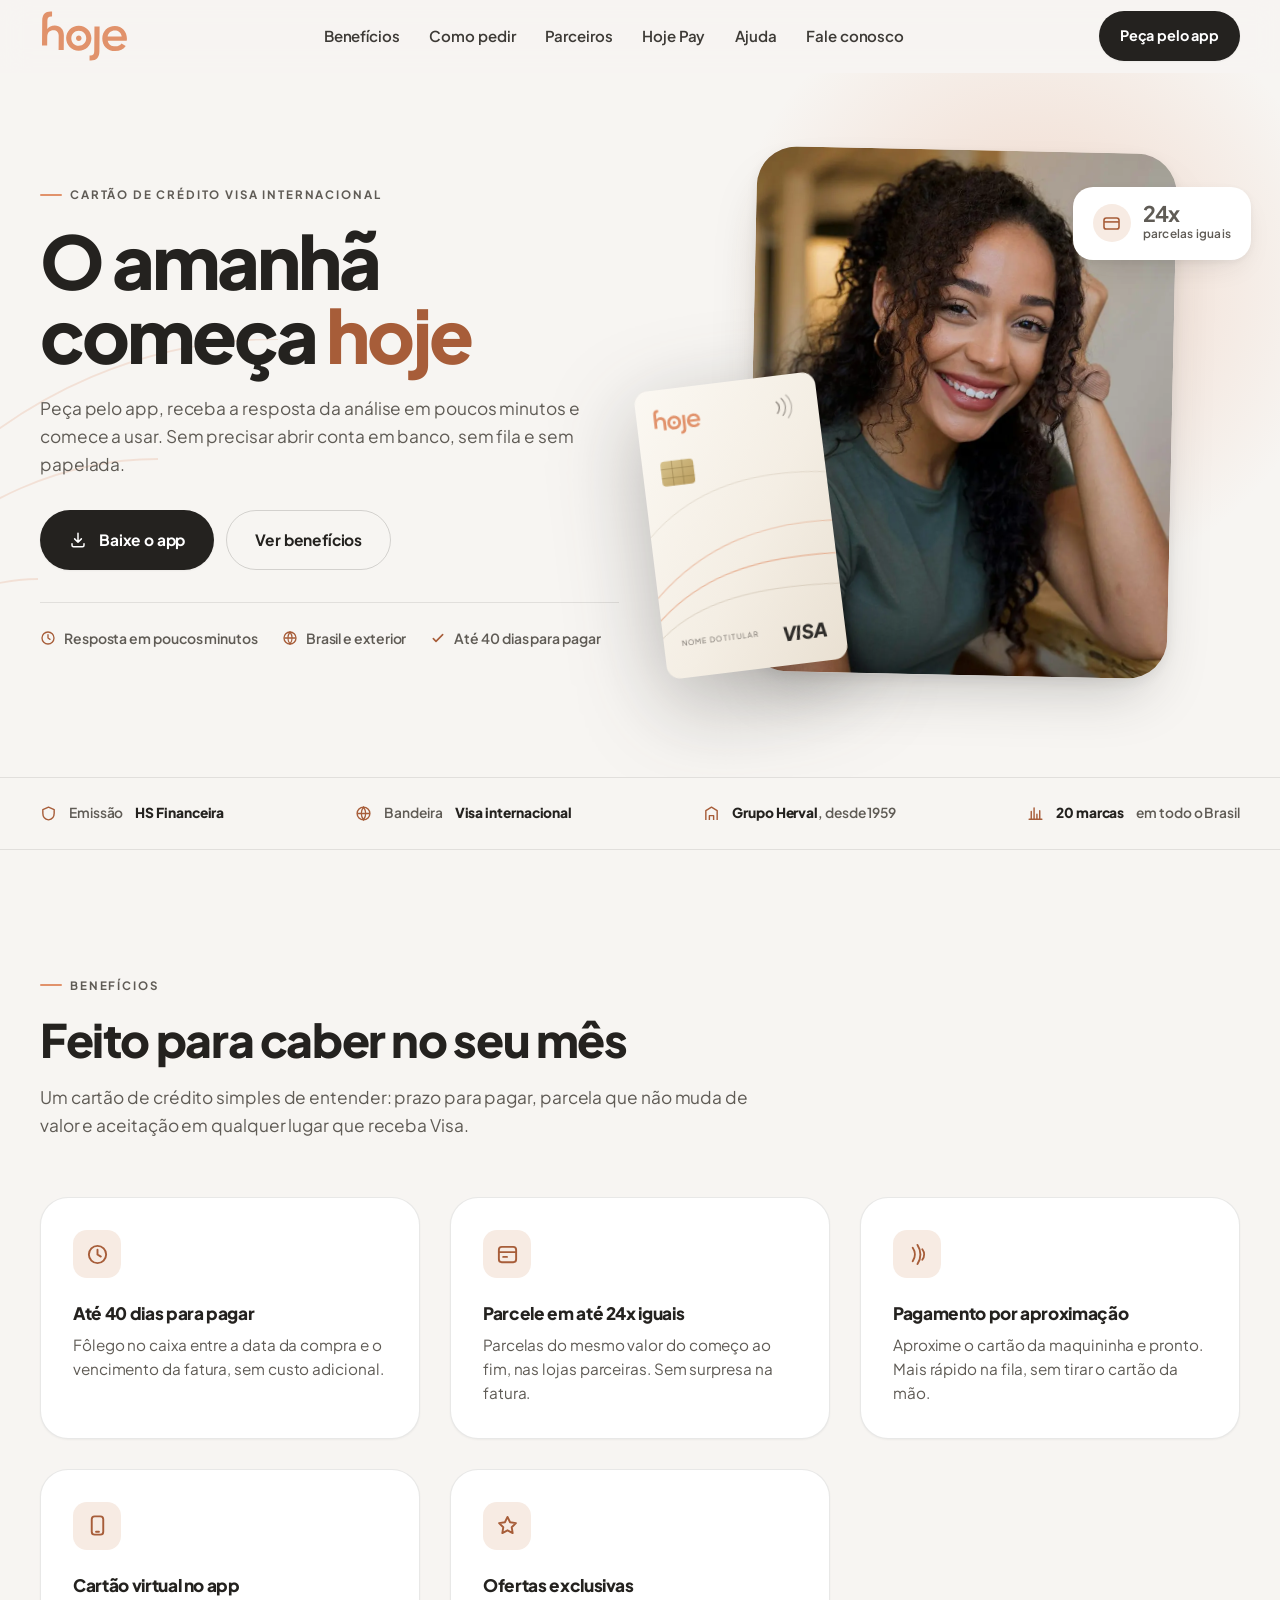
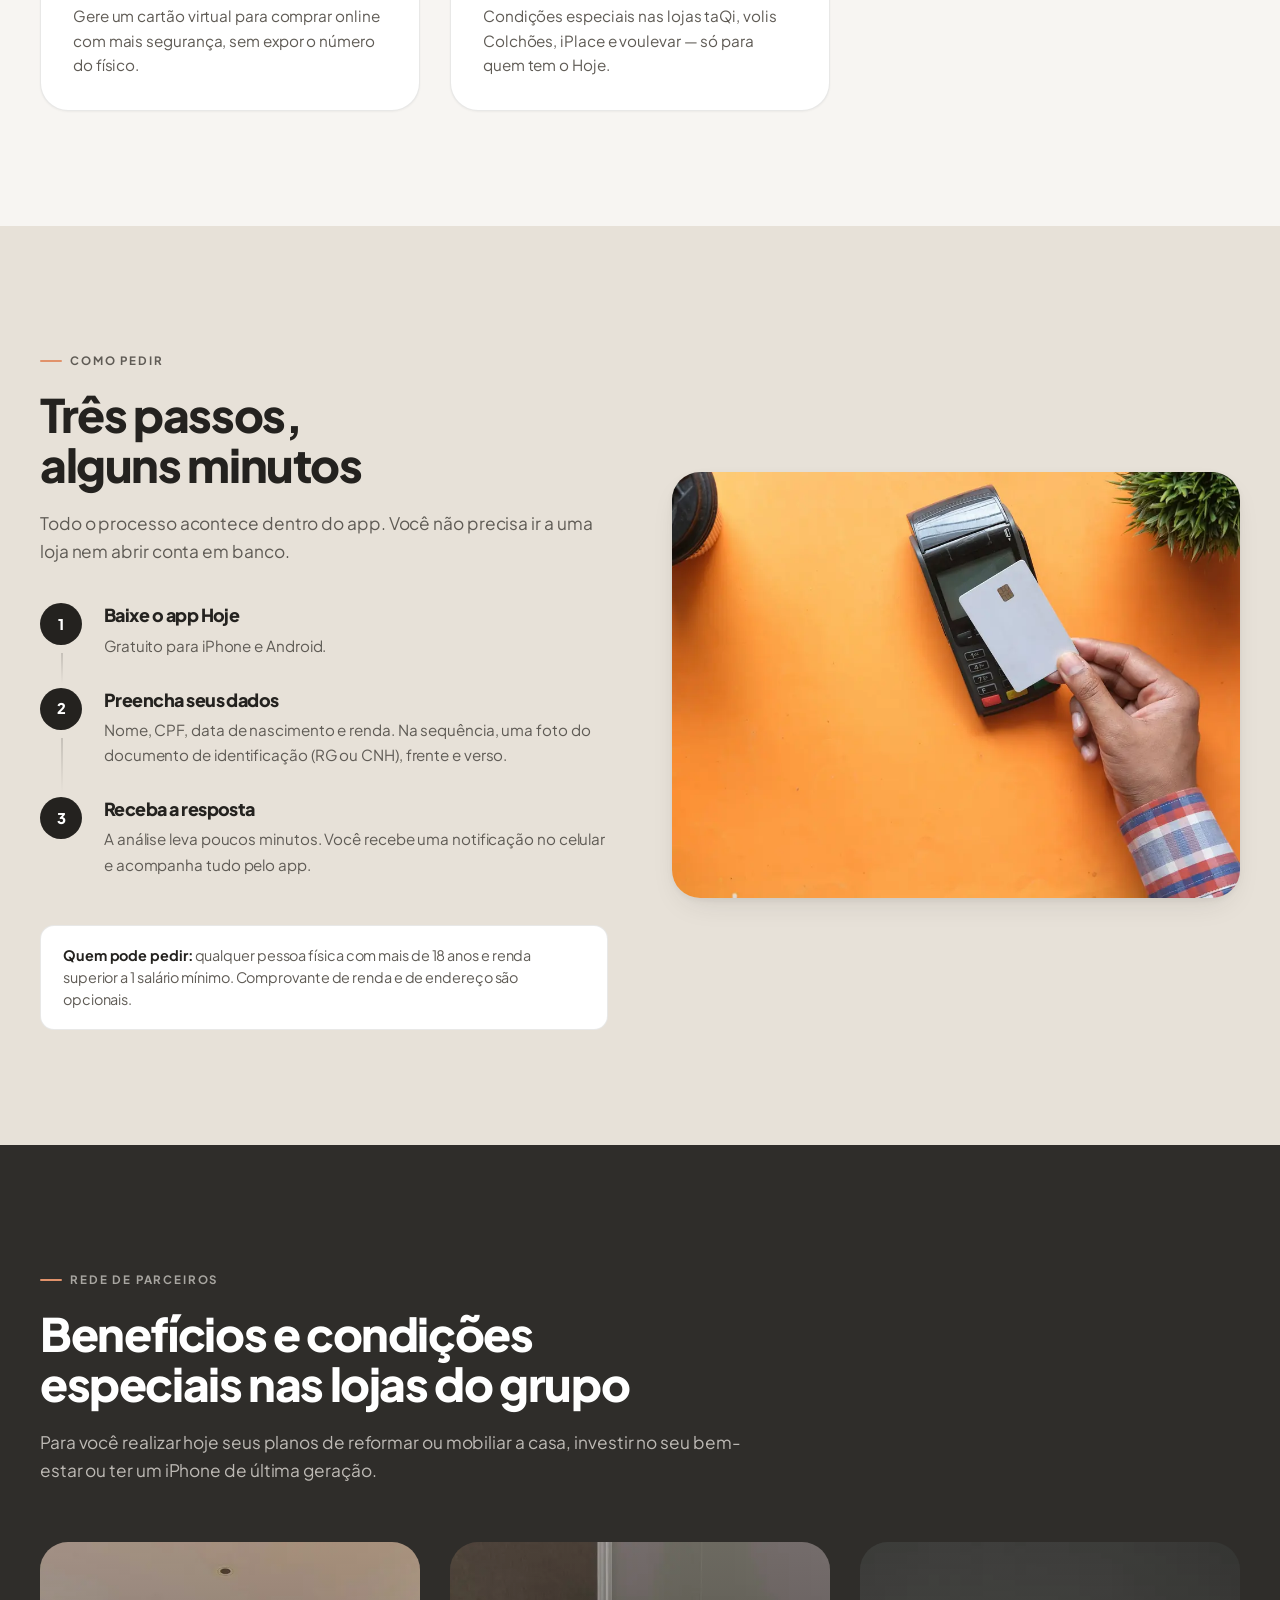
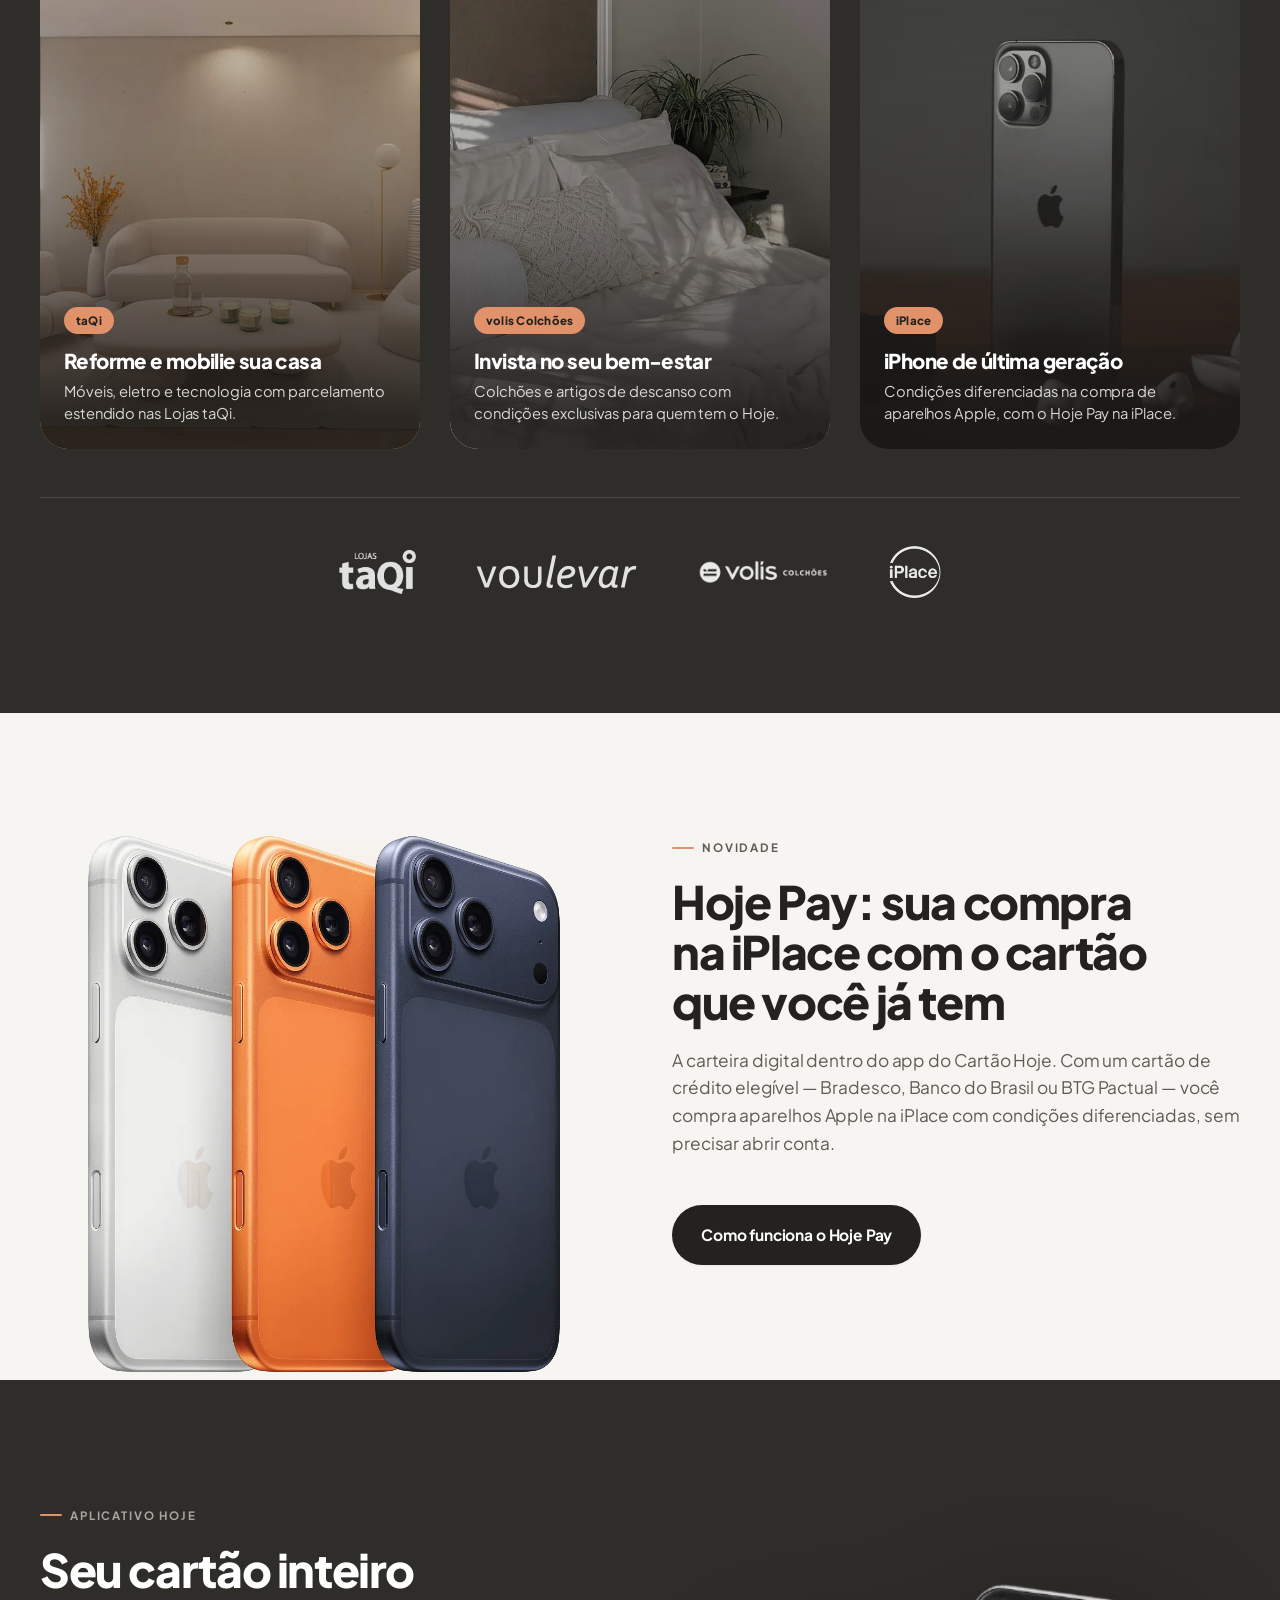
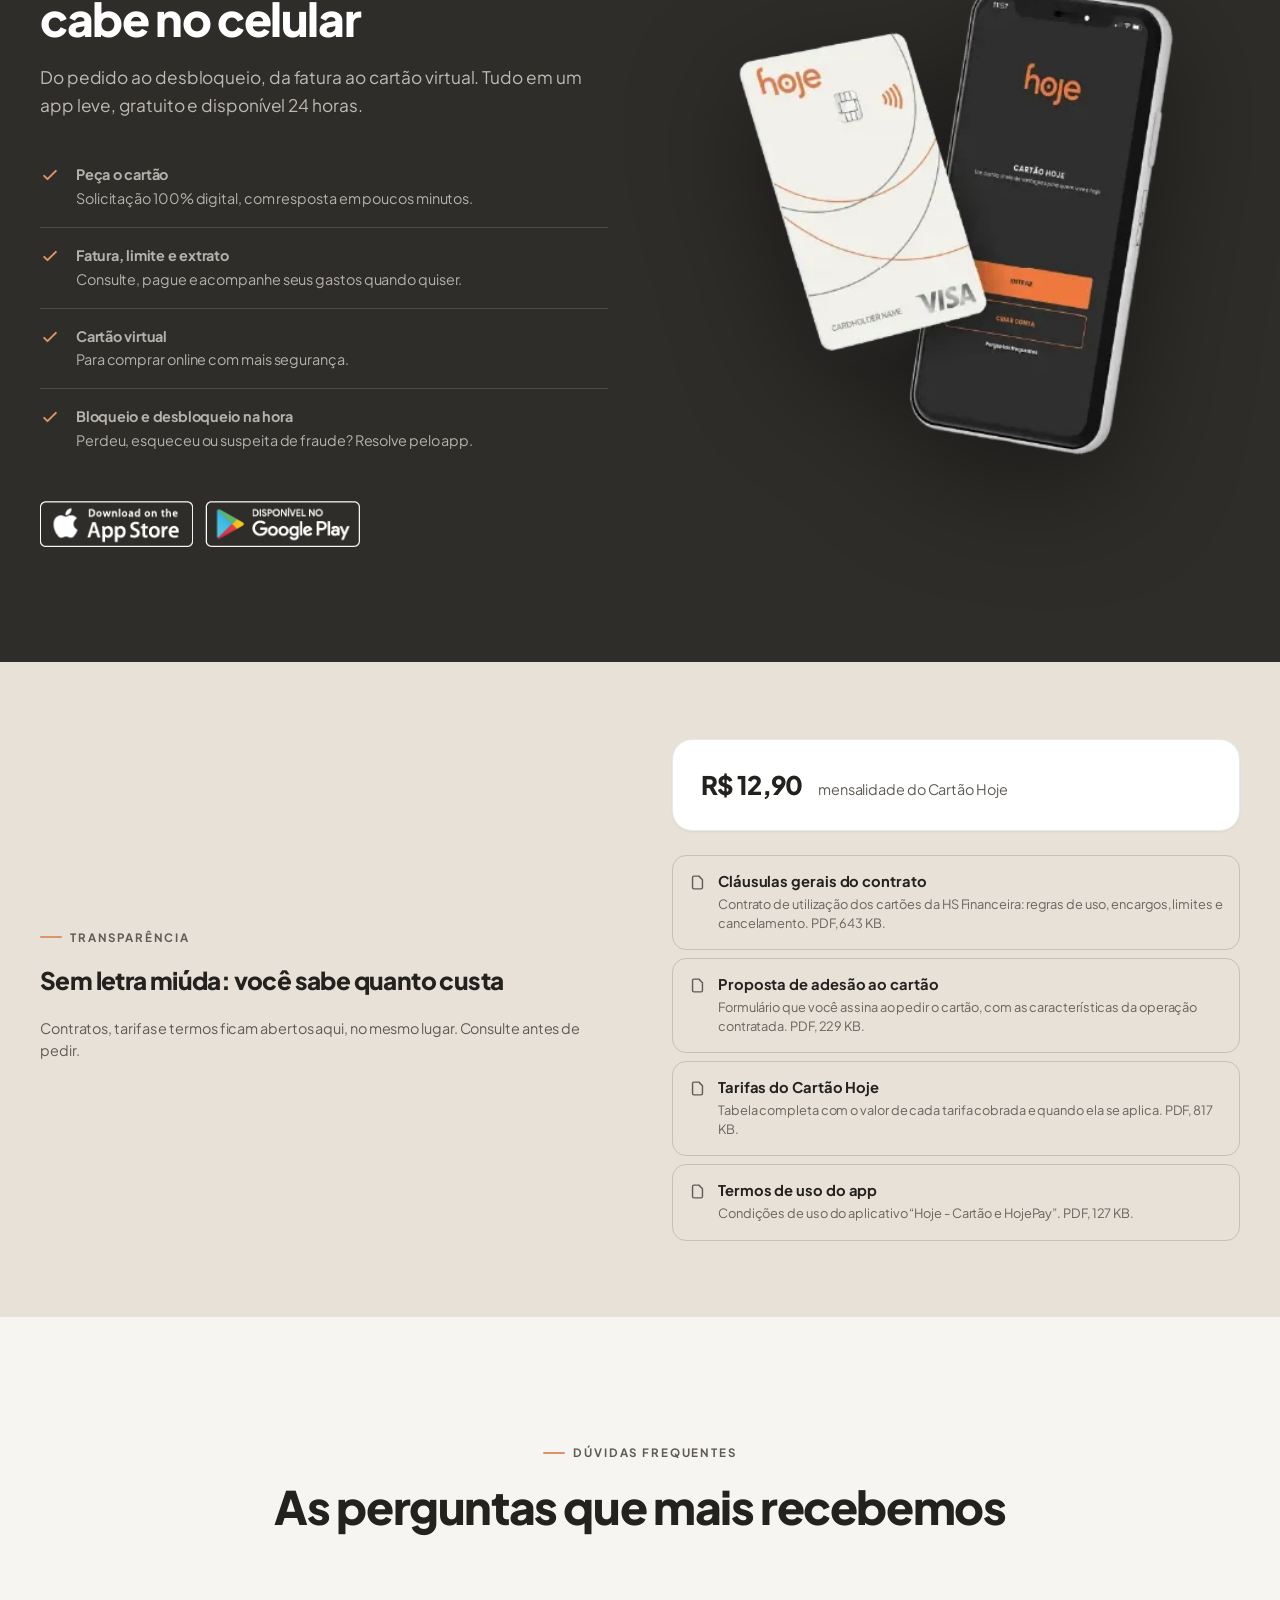
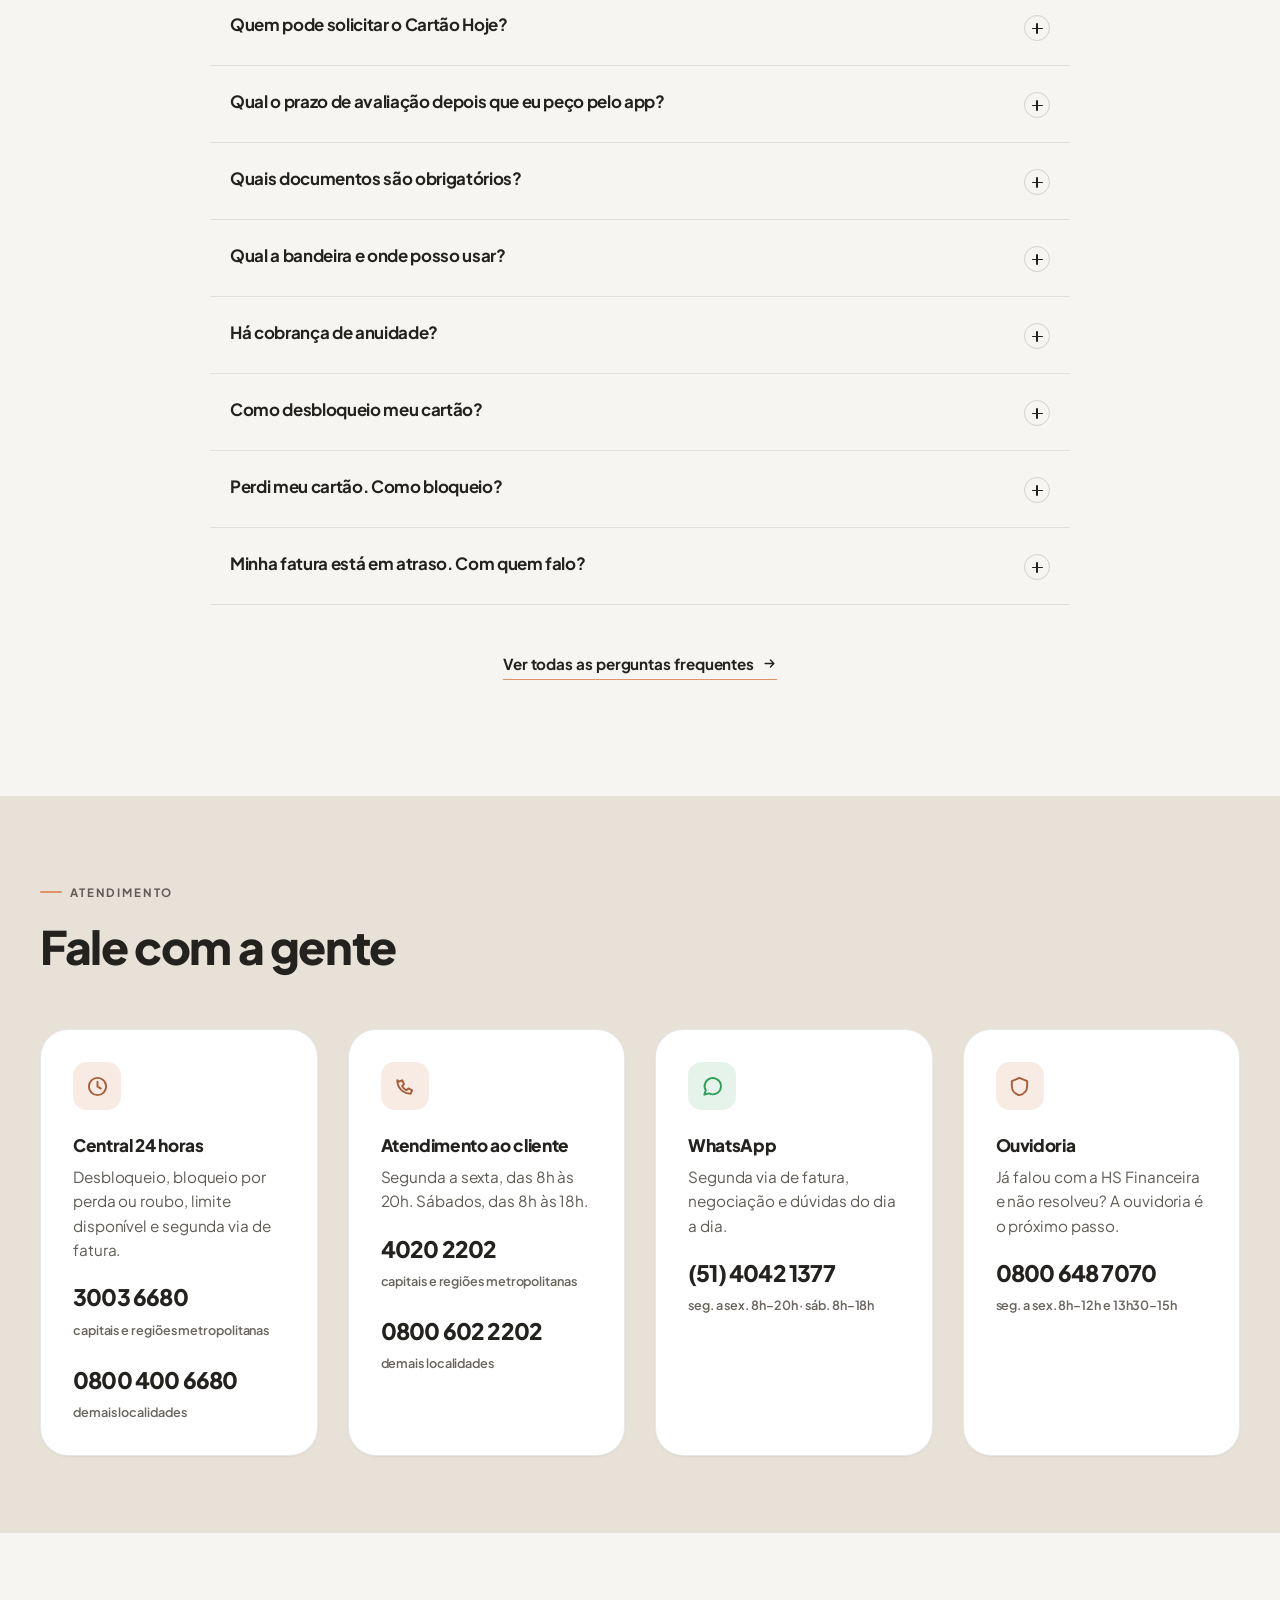
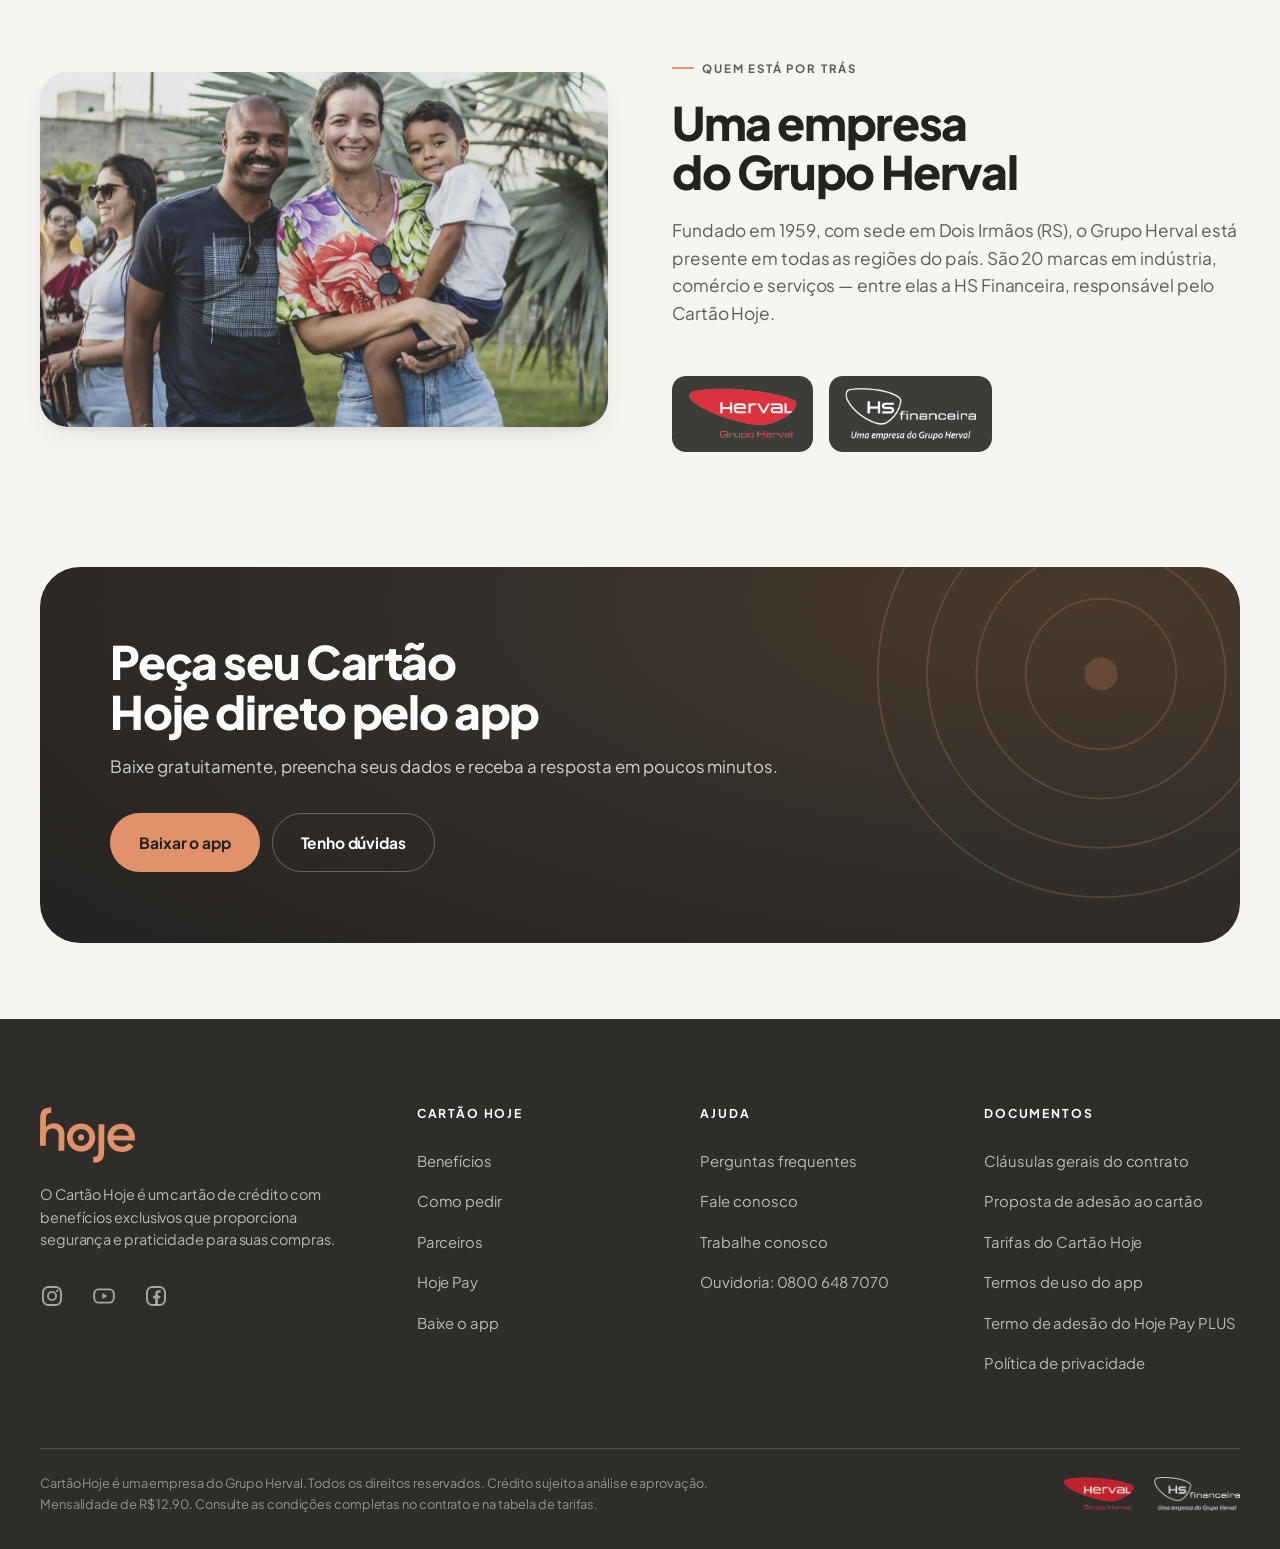
==== commit 2c9a7d42: "Atualização automática: 2 arquivo(s) index.html llms-full.txt  Co-Authored-By: Claude Opus 5.5 <nore" ====
--- a/index.html
+++ b/index.html
@@ -1,956 +1,950 @@
-<!doctype html>
-<html lang="pt-BR" class="no-js">
-<head>
-<meta charset="utf-8">
-<meta name="viewport" content="width=device-width, initial-scale=1">
-<title>Cartão Hoje | Cartão de crédito Visa internacional</title>
-<meta name="description" content="Peça o Cartão Hoje pelo app e receba a resposta em minutos. Visa internacional, até 40 dias para pagar, parcelamento em 24x iguais e mensalidade de R$ 12,90.">
-<link rel="canonical" href="https://cartaohoje.com.br/">
-<link rel="alternate" hreflang="pt-BR" href="https://cartaohoje.com.br/">
-<link rel="alternate" hreflang="x-default" href="https://cartaohoje.com.br/">
-<meta name="robots" content="index,follow,max-image-preview:large,max-snippet:-1,max-video-preview:-1">
-<meta name="theme-color" content="#F7F5F2">
-
-<meta property="og:type" content="website">
-<meta property="og:locale" content="pt_BR">
-<meta property="og:site_name" content="Cartão Hoje">
-<meta property="og:title" content="Cartão Hoje | Cartão de crédito Visa internacional">
-<meta property="og:description" content="Peça pelo app, receba a resposta em minutos e use no Brasil e no exterior. Até 40 dias para pagar e parcelamento em até 24x iguais.">
-<meta property="og:url" content="https://cartaohoje.com.br/">
-<meta property="og:image" content="https://cartaohoje.com.br/assets/img/og/home.jpg">
-<meta property="og:image:secure_url" content="https://cartaohoje.com.br/assets/img/og/home.jpg">
-<meta property="og:image:type" content="image/jpeg">
-<meta property="og:image:width" content="1200">
-<meta property="og:image:height" content="630">
-<meta property="og:image:alt" content="Cartão Hoje — cartão de crédito Visa internacional, peça pelo app">
-
-<meta name="twitter:card" content="summary_large_image">
-<meta name="twitter:title" content="Cartão Hoje | Cartão de crédito Visa internacional">
-<meta name="twitter:description" content="Peça pelo app, receba a resposta em minutos e use no Brasil e no exterior. Até 40 dias para pagar e parcelamento em até 24x iguais.">
-<meta name="twitter:image" content="https://cartaohoje.com.br/assets/img/og/home.jpg">
-<meta name="twitter:image:alt" content="Cartão Hoje — cartão de crédito Visa internacional, peça pelo app">
-
-<link rel="icon" href="assets/img/marca/logo/simbolo-laranja.svg" type="image/svg+xml">
-<link rel="icon" href="assets/img/marca/icon-32.png" sizes="32x32" type="image/png">
-<link rel="apple-touch-icon" href="assets/img/marca/apple-touch-icon.png">
-<link rel="manifest" href="site.webmanifest">
-
-<link rel="preconnect" href="https://fonts.googleapis.com">
-<link rel="preconnect" href="https://fonts.gstatic.com" crossorigin>
-<link rel="stylesheet" href="https://fonts.googleapis.com/css2?family=Plus+Jakarta+Sans:wght@400;500;600;700;800&display=swap">
-<link rel="stylesheet" href="assets/css/hoje.css">
-<link rel="preload" as="image" href="assets/img/foto/hero.webp" fetchpriority="high">
-</head>
-<body>
-<a class="skip" href="#conteudo">Pular para o conteúdo</a>
-
-<!-- ============================ HEADER ============================ -->
-<header class="hdr">
-  <div class="shell hdr__in">
-    <a class="brand" href="./index.html" aria-label="Cartão Hoje — página inicial">
-      <img src="assets/img/marca/logo/hoje-laranja.svg" alt="Cartão Hoje" width="85" height="50">
-    </a>
-    <nav class="nav" aria-label="Principal">
-      <a href="#beneficios">Benefícios</a>
-      <a href="#pedir">Como pedir</a>
-      <a href="#parceiros">Parceiros</a>
-      <a href="hoje-pay/index.html">Hoje Pay</a>
-      <a href="perguntas-frequentes/index.html">Ajuda</a>
-      <a href="fale-conosco/index.html">Fale conosco</a>
-    </nav>
-    <div class="hdr__cta">
-      <a class="btn btn--sm" href="baixar-o-app/index.html">Peça pelo app</a>
-      <button class="burger" type="button" aria-expanded="false" aria-controls="menu-mobile">
-        <span class="sr">Abrir menu</span><i></i>
-      </button>
-    </div>
-  </div>
-  <div class="mnav" id="menu-mobile">
-    <a href="#beneficios">Benefícios</a>
-    <a href="#pedir">Como pedir</a>
-    <a href="#parceiros">Parceiros</a>
-    <a href="hoje-pay/index.html">Hoje Pay</a>
-    <a href="perguntas-frequentes/index.html">Perguntas frequentes</a>
-    <a href="fale-conosco/index.html">Fale conosco</a>
-    <a href="trabalhe-conosco/index.html">Trabalhe conosco</a>
-    <a class="btn" href="baixar-o-app/index.html">Peça pelo app</a>
-  </div>
-</header>
-
-<main id="conteudo">
-
-<!-- ============================ HERO ============================ -->
-<section class="hero">
-  <div class="hero__glow" aria-hidden="true"></div>
-  <svg class="hero__arcs" viewBox="0 0 600 400" fill="none" aria-hidden="true">
-    <path d="M-40 400C-40 180 140 0 360 0" stroke="currentColor" stroke-width="1.5"/>
-    <path d="M-40 400C-40 240 100 100 260 100" stroke="currentColor" stroke-width="1.5"/>
-    <path d="M-40 400C-40 300 60 200 160 200" stroke="currentColor" stroke-width="1.5"/>
-    <path d="M-40 400C-40 350 20 290 70 290" stroke="currentColor" stroke-width="1.5"/>
-  </svg>
-
-  <div class="shell hero__in">
-    <div>
-      <p class="eyebrow">Cartão de crédito Visa internacional</p>
-      <h1 class="display">O amanhã começa <span style="color:var(--coral-ink)">hoje</span></h1>
-      <p class="lead">Peça pelo app, receba a resposta da análise em poucos minutos e comece a usar.
-        Sem precisar abrir conta em banco, sem fila e sem papelada.</p>
-
-      <div class="btn-row">
-        <a class="btn" href="baixar-o-app/index.html">
-          <svg viewBox="0 0 24 24" fill="none" aria-hidden="true"><path d="M12 3v12m0 0 4.5-4.5M12 15l-4.5-4.5M4 17v2a2 2 0 0 0 2 2h12a2 2 0 0 0 2-2v-2" stroke="currentColor" stroke-width="2" stroke-linecap="round" stroke-linejoin="round"/></svg>
-          Baixe o app
-        </a>
-        <a class="btn btn--ghost" href="#beneficios">Ver benefícios</a>
-      </div>
-
-      <ul class="hero__facts">
-        <li><svg viewBox="0 0 24 24" fill="none" aria-hidden="true"><circle cx="12" cy="12" r="9" stroke="currentColor" stroke-width="2"/><path d="M12 7v5l3 2" stroke="currentColor" stroke-width="2" stroke-linecap="round"/></svg>Resposta em poucos minutos</li>
-        <li><svg viewBox="0 0 24 24" fill="none" aria-hidden="true"><circle cx="12" cy="12" r="9" stroke="currentColor" stroke-width="2"/><path d="M3.5 12h17M12 3a15 15 0 0 1 0 18 15 15 0 0 1 0-18Z" stroke="currentColor" stroke-width="2"/></svg>Brasil e exterior</li>
-        <li><svg viewBox="0 0 24 24" fill="none" aria-hidden="true"><path d="m5 13 4 4L19 7" stroke="currentColor" stroke-width="2.4" stroke-linecap="round" stroke-linejoin="round"/></svg>Até 40 dias para pagar</li>
-      </ul>
-    </div>
-
-    <div class="hero__art">
-      <div class="hero__photo">
-        <picture>
-          <source srcset="assets/img/foto/hero.webp" type="image/webp">
-          <img src="assets/img/foto/hero.jpg" width="900" height="1125" alt="Jovem sorrindo, apoiada em uma mesa de café" fetchpriority="high" decoding="async">
-        </picture>
-      </div>
-
-      <!-- Cartão (SVG) -->
-      <svg class="hero__card" viewBox="0 0 320 508" fill="none" role="img" aria-label="Cartão Hoje, na vertical, com bandeira Visa">
-        <defs>
-          <linearGradient id="cardbg" x1="0" y1="0" x2="1" y2="1">
-            <stop offset="0" stop-color="#FBF8F2"/><stop offset=".55" stop-color="#F4EEE4"/><stop offset="1" stop-color="#E9E0D2"/>
-          </linearGradient>
-          <linearGradient id="chip" x1="0" y1="0" x2="1" y2="1">
-            <stop offset="0" stop-color="#D8C48E"/><stop offset="1" stop-color="#B99C5E"/>
-          </linearGradient>
-          <clipPath id="cardclip"><rect width="320" height="508" rx="24"/></clipPath>
-        </defs>
-        <rect width="320" height="508" rx="24" fill="url(#cardbg)"/>
-        <g clip-path="url(#cardclip)" opacity=".62">
-          <path d="M-60 470C40 330 180 300 400 330" stroke="#E1926B" stroke-width="2" fill="none"/>
-          <path d="M-60 430C60 270 220 240 400 275" stroke="#E1926B" stroke-width="2" fill="none" opacity=".7"/>
-          <path d="M-60 508C10 380 150 350 400 385" stroke="#C9BCA9" stroke-width="1.6" fill="none"/>
-          <path d="M-40 300C60 170 210 150 380 190" stroke="#C9BCA9" stroke-width="1.6" fill="none" opacity=".7"/>
-        </g>
-        <image href="assets/img/marca/logo/hoje-laranja.svg" x="30" y="34" width="82" height="48"/>
-        <!-- contactless -->
-        <g transform="translate(246 40)" stroke="#8C857D" stroke-width="2.4" fill="none" stroke-linecap="round">
-          <path d="M2 6a14 14 0 0 1 0 20"/><path d="M11 1a22 22 0 0 1 0 30" opacity=".75"/><path d="M20-4a30 30 0 0 1 0 40" opacity=".5"/>
-        </g>
-        <!-- chip -->
-        <rect x="32" y="126" width="58" height="44" rx="7" fill="url(#chip)"/>
-        <g stroke="#8B7440" stroke-width="1.4" opacity=".55">
-          <path d="M32 140h58M32 156h58M52 126v44M70 126v44"/>
-        </g>
-        <text x="32" y="452" font-family="Plus Jakarta Sans, sans-serif" font-size="13" letter-spacing="1.6" fill="#6E6862">NOME DO TITULAR</text>
-        <text x="288" y="466" text-anchor="end" font-family="Plus Jakarta Sans, sans-serif" font-size="34" font-weight="800" font-style="italic" letter-spacing="-1" fill="#2F2D2A">VISA</text>
-      </svg>
-
-      <div class="hero__chip">
-        <span class="ic"><svg viewBox="0 0 24 24" fill="none" aria-hidden="true"><rect x="2.5" y="5" width="19" height="14" rx="3" stroke="currentColor" stroke-width="2"/><path d="M2.5 10h19" stroke="currentColor" stroke-width="2"/></svg></span>
-        <span><strong>24x</strong><span>parcelas iguais</span></span>
-      </div>
-    </div>
-  </div>
-</section>
-
-<!-- ============================ TRUST ============================ -->
-<section class="trust">
-  <div class="shell trust__in">
-    <p class="trust__item"><svg viewBox="0 0 24 24" fill="none" aria-hidden="true"><path d="M12 3 4 6.5v5c0 4.7 3.2 8.6 8 9.5 4.8-.9 8-4.8 8-9.5v-5L12 3Z" stroke="currentColor" stroke-width="2" stroke-linejoin="round"/></svg>Emissão <strong>HS Financeira</strong></p>
-    <p class="trust__item"><svg viewBox="0 0 24 24" fill="none" aria-hidden="true"><circle cx="12" cy="12" r="9" stroke="currentColor" stroke-width="2"/><path d="M3.5 12h17M12 3a15 15 0 0 1 0 18 15 15 0 0 1 0-18Z" stroke="currentColor" stroke-width="2"/></svg>Bandeira <strong>Visa internacional</strong></p>
-    <p class="trust__item"><svg viewBox="0 0 24 24" fill="none" aria-hidden="true"><path d="M4 21V8l8-5 8 5v13" stroke="currentColor" stroke-width="2" stroke-linejoin="round"/><path d="M9 21v-6h6v6" stroke="currentColor" stroke-width="2" stroke-linejoin="round"/></svg><span><strong>Grupo Herval</strong>, desde 1959</span></p>
-    <p class="trust__item"><svg viewBox="0 0 24 24" fill="none" aria-hidden="true"><path d="M3 20h18M6 20V9m4 11V4m4 16v-7m4 7V8" stroke="currentColor" stroke-width="2" stroke-linecap="round"/></svg><strong>20 marcas</strong> em todo o Brasil</p>
-  </div>
-</section>
-
-<!-- ============================ BENEFÍCIOS ============================ -->
-<section class="section" id="beneficios">
-  <div class="shell">
-    <div class="sec-head rv">
-      <p class="eyebrow">Benefícios</p>
-      <h2 class="h2">Feito para caber no seu mês</h2>
-      <p class="lead">Um cartão de crédito simples de entender: prazo para pagar, parcela que não muda de valor e aceitação em qualquer lugar que receba Visa.</p>
-    </div>
-
-    <div class="grid cols-3">
-      <article class="card rv">
-        <span class="card__ic"><svg viewBox="0 0 24 24" fill="none" aria-hidden="true"><circle cx="12" cy="12" r="9" stroke="currentColor" stroke-width="2"/><path d="M12 7v5l3.5 2.2" stroke="currentColor" stroke-width="2" stroke-linecap="round"/></svg></span>
-        <h3 class="h4">Até 40 dias para pagar</h3>
-        <p>Fôlego no caixa entre a data da compra e o vencimento da fatura, sem custo adicional.</p>
-      </article>
-
-      <article class="card rv">
-        <span class="card__ic"><svg viewBox="0 0 24 24" fill="none" aria-hidden="true"><rect x="3" y="4" width="18" height="16" rx="3" stroke="currentColor" stroke-width="2"/><path d="M3 9.5h18M7.5 14.5h4" stroke="currentColor" stroke-width="2" stroke-linecap="round"/></svg></span>
-        <h3 class="h4">Parcele em até 24x iguais</h3>
-        <p>Parcelas do mesmo valor do começo ao fim, nas lojas parceiras. Sem surpresa na fatura.</p>
-      </article>
-
-      <article class="card rv">
-        <span class="card__ic"><svg viewBox="0 0 24 24" fill="none" aria-hidden="true"><path d="M7 5a12 12 0 0 1 0 14M12 2a18 18 0 0 1 0 20M17 6.5a9 9 0 0 1 0 11" stroke="currentColor" stroke-width="2" stroke-linecap="round"/></svg></span>
-        <h3 class="h4">Pagamento por aproximação</h3>
-        <p>Aproxime o cartão da maquininha e pronto. Mais rápido na fila, sem tirar o cartão da mão.</p>
-      </article>
-
-      <article class="card rv">
-        <span class="card__ic"><svg viewBox="0 0 24 24" fill="none" aria-hidden="true"><circle cx="12" cy="12" r="9" stroke="currentColor" stroke-width="2"/><path d="M3.5 12h17M12 3a15 15 0 0 1 0 18 15 15 0 0 1 0-18Z" stroke="currentColor" stroke-width="2"/></svg></span>
-        <h3 class="h4">Compras no Brasil e no exterior</h3>
-        <p>Cartão Visa internacional, aceito em milhões de estabelecimentos físicos e em lojas online.</p>
-      </article>
-
-      <article class="card rv">
-        <span class="card__ic"><svg viewBox="0 0 24 24" fill="none" aria-hidden="true"><rect x="6" y="2.5" width="12" height="19" rx="3" stroke="currentColor" stroke-width="2"/><path d="M10.5 18.5h3" stroke="currentColor" stroke-width="2" stroke-linecap="round"/></svg></span>
-        <h3 class="h4">Cartão virtual no app</h3>
-        <p>Gere um cartão virtual para comprar online com mais segurança, sem expor o número do físico.</p>
-      </article>
-
-      <article class="card rv">
-        <span class="card__ic"><svg viewBox="0 0 24 24" fill="none" aria-hidden="true"><path d="m12 3 2.7 5.6 6.1.9-4.4 4.3 1 6.1-5.4-2.9-5.4 2.9 1-6.1-4.4-4.3 6.1-.9L12 3Z" stroke="currentColor" stroke-width="2" stroke-linejoin="round"/></svg></span>
-        <h3 class="h4">Ofertas exclusivas</h3>
-        <p>Condições especiais nas lojas taQi, volis Colchões, iPlace e voulevar — só para quem tem o Hoje.</p>
-      </article>
-    </div>
-  </div>
-</section>
-
-<!-- ============================ COMO PEDIR ============================ -->
-<section class="section tinted" id="pedir">
-  <div class="shell split">
-    <div class="rv">
-      <p class="eyebrow">Como pedir</p>
-      <h2 class="h2">Três passos, alguns minutos</h2>
-      <p class="lead" style="margin-bottom:40px">Todo o processo acontece dentro do app. Você não precisa ir a uma loja nem abrir conta em banco.</p>
-
-      <ol class="steps">
-        <li class="step">
-          <h3>Baixe o app Hoje</h3>
-          <p>Gratuito para iPhone e Android.</p>
-        </li>
-        <li class="step">
-          <h3>Preencha seus dados</h3>
-          <p>Nome, CPF, data de nascimento e renda. Na sequência, uma foto do documento de identificação (RG ou CNH), frente e verso.</p>
-        </li>
-        <li class="step">
-          <h3>Receba a resposta</h3>
-          <p>A análise leva poucos minutos. Você recebe uma notificação no celular e acompanha tudo pelo app.</p>
-        </li>
-      </ol>
-
-      <p class="small muted mt-l" style="padding:18px 22px;background:var(--white);border:1px solid var(--line);border-radius:var(--r-sm)">
-        <strong style="color:var(--ink)">Quem pode pedir:</strong> qualquer pessoa física com mais de 18 anos e renda superior a 1 salário mínimo.
-        Comprovante de renda e de endereço são opcionais.
-      </p>
-    </div>
-
-    <div class="split__art rv">
-      <picture>
-        <source srcset="assets/img/foto/aproximacao.webp" type="image/webp">
-        <img src="assets/img/foto/aproximacao.jpg" width="1000" height="750" alt="Mão aproximando um cartão de crédito da maquininha" loading="lazy" decoding="async">
-      </picture>
-    </div>
-  </div>
-</section>
-
-<!-- ============================ PARCEIROS ============================ -->
-<section class="section dark" id="parceiros">
-  <div class="shell">
-    <div class="sec-head rv">
-      <p class="eyebrow">Rede de parceiros</p>
-      <h2 class="h2">Benefícios e condições especiais nas lojas do grupo</h2>
-      <p class="lead">Para você realizar hoje seus planos de reformar ou mobiliar a casa, investir no seu bem-estar ou ter um iPhone de última geração.</p>
-    </div>
-
-    <div class="grid cols-3">
-      <a class="pcard rv" href="#app">
-        <picture>
-          <source srcset="assets/img/foto/casa.webp" type="image/webp">
-          <img src="assets/img/foto/casa.jpg" width="1000" height="750" alt="Sala de estar clara e moderna" loading="lazy" decoding="async">
-        </picture>
-        <span class="pcard__tag">taQi</span>
-        <h3>Reforme e mobilie sua casa</h3>
-        <p>Móveis, eletro e tecnologia com parcelamento estendido nas Lojas taQi.</p>
-      </a>
-
-      <a class="pcard rv" href="#app">
-        <picture>
-          <source srcset="assets/img/foto/bem-estar.webp" type="image/webp">
-          <img src="assets/img/foto/bem-estar.jpg" width="1000" height="750" alt="Quarto com cama arrumada e luz natural" loading="lazy" decoding="async">
-        </picture>
-        <span class="pcard__tag">volis Colchões</span>
-        <h3>Invista no seu bem-estar</h3>
-        <p>Colchões e artigos de descanso com condições exclusivas para quem tem o Hoje.</p>
-      </a>
-
-      <a class="pcard rv" href="hoje-pay/index.html">
-        <picture>
-          <source srcset="assets/img/foto/iphone.webp" type="image/webp">
-          <img src="assets/img/foto/iphone.jpg" width="1000" height="750" alt="iPhone sobre superfície neutra" loading="lazy" decoding="async">
-        </picture>
-        <span class="pcard__tag">iPlace</span>
-        <h3>iPhone de última geração</h3>
-        <p>Condições diferenciadas na compra de aparelhos Apple, com o Hoje Pay na iPlace.</p>
-      </a>
-    </div>
-
-    <div class="logos mt-l" style="padding-top:clamp(28px,4vw,48px);border-top:1px solid var(--line-dark)">
-      <a href="https://www.taqi.com.br/" target="_blank" rel="noopener" aria-label="Site da taQi"><img class="tall" src="assets/img/marca/taqi.png" alt="Lojas taQi" width="113" height="64" loading="lazy"></a>
-      <a href="https://www.voulevar.com.br/" target="_blank" rel="noopener" aria-label="Site da voulevar"><img src="assets/img/marca/voulevar.png" alt="voulevar" width="161" height="34" loading="lazy"></a>
-      <a href="https://www.volis.com.br/" target="_blank" rel="noopener" aria-label="Site da volis"><img class="tall" src="assets/img/marca/volis.png" alt="volis Colchões" width="600" height="200" loading="lazy"></a>
-      <a href="https://www.iplace.com.br/" target="_blank" rel="noopener" aria-label="Site da iPlace"><img class="sq" src="assets/img/marca/iplace.png" alt="iPlace" width="102" height="102" loading="lazy"></a>
-    </div>
-  </div>
-</section>
-
-<!-- ============================ HOJE PAY ============================ -->
-<section class="section">
-  <div class="shell split split--flip">
-    <div class="prod-art prod-art--bleed-sec rv">
-      <picture>
-        <source srcset="assets/img/foto/iphone-17.webp" type="image/webp">
-        <img src="assets/img/foto/iphone-17.png" width="894" height="1013" alt="Três modelos de iPhone 17 nas cores prata, laranja e azul" loading="lazy" decoding="async">
-      </picture>
-    </div>
-    <div class="rv">
-      <p class="eyebrow">Novidade</p>
-      <h2 class="h2">Hoje Pay: sua compra na iPlace com o cartão que você já tem</h2>
-      <p class="lead">A carteira digital dentro do app do Cartão Hoje. Com um cartão de crédito elegível — Bradesco, Banco do Brasil ou BTG Pactual — você compra aparelhos Apple na iPlace com condições diferenciadas, sem precisar abrir conta.</p>
-      <div class="btn-row mt-l">
-        <a class="btn" href="hoje-pay/index.html">Como funciona o Hoje Pay</a>
-      </div>
-    </div>
-  </div>
-</section>
-
-<!-- ============================ APP ============================ -->
-<section class="section dark" id="app">
-  <div class="shell split">
-    <div class="rv">
-      <p class="eyebrow">Aplicativo Hoje</p>
-      <h2 class="h2">Seu cartão inteiro cabe no celular</h2>
-      <p class="lead" style="margin-bottom:28px">Do pedido ao desbloqueio, da fatura ao cartão virtual. Tudo em um app leve, gratuito e disponível 24 horas.</p>
-
-      <ul class="applist">
-        <li>
-          <svg viewBox="0 0 24 24" fill="none" aria-hidden="true"><path d="m5 13 4 4L19 7" stroke="currentColor" stroke-width="2.4" stroke-linecap="round" stroke-linejoin="round"/></svg>
-          <span><strong>Peça o cartão</strong><span>Solicitação 100% digital, com resposta em poucos minutos.</span></span>
-        </li>
-        <li>
-          <svg viewBox="0 0 24 24" fill="none" aria-hidden="true"><path d="m5 13 4 4L19 7" stroke="currentColor" stroke-width="2.4" stroke-linecap="round" stroke-linejoin="round"/></svg>
-          <span><strong>Fatura, limite e extrato</strong><span>Consulte, pague e acompanhe seus gastos quando quiser.</span></span>
-        </li>
-        <li>
-          <svg viewBox="0 0 24 24" fill="none" aria-hidden="true"><path d="m5 13 4 4L19 7" stroke="currentColor" stroke-width="2.4" stroke-linecap="round" stroke-linejoin="round"/></svg>
-          <span><strong>Cartão virtual</strong><span>Para comprar online com mais segurança.</span></span>
-        </li>
-        <li>
-          <svg viewBox="0 0 24 24" fill="none" aria-hidden="true"><path d="m5 13 4 4L19 7" stroke="currentColor" stroke-width="2.4" stroke-linecap="round" stroke-linejoin="round"/></svg>
-          <span><strong>Bloqueio e desbloqueio na hora</strong><span>Perdeu, esqueceu ou suspeita de fraude? Resolve pelo app.</span></span>
-        </li>
-      </ul>
-
-      <div class="stores">
-        <a href="https://apps.apple.com/br/app/hoje-cart%C3%A3o-e-hojepay/id1590552557" target="_blank" rel="noopener" aria-label="Baixar na App Store"><img src="assets/img/marca/appstore.png" alt="Baixar na App Store" height="46" loading="lazy"></a>
-        <a href="https://play.google.com/store/apps/details?id=com.app.herval.hoje&amp;hl=pt_BR" target="_blank" rel="noopener" aria-label="Disponível no Google Play"><img src="assets/img/marca/googleplay.png" alt="Disponível no Google Play" height="46" loading="lazy"></a>
-      </div>
-    </div>
-
-    <div class="app__art rv">
-      <img src="assets/img/marca/app-cartao.webp" width="360" height="386" alt="Cartão Hoje e o aplicativo aberto no celular" loading="lazy" decoding="async">
-    </div>
-  </div>
-</section>
-
-<!-- ============================ TRANSPARÊNCIA ============================ -->
-<section class="section--tight tinted">
-  <div class="shell">
-    <div class="split" style="align-items:center">
-      <div class="rv">
-        <p class="eyebrow">Transparência</p>
-        <h2 class="h3">Sem letra miúda: você sabe quanto custa</h2>
-        <p class="muted small mt-m">Contratos, tarifas e termos ficam abertos aqui, no mesmo lugar. Consulte antes de pedir.</p>
-      </div>
-      <div class="rv">
-        <p class="price"><b>R$ 12,90</b> <span class="muted small">mensalidade do Cartão Hoje</span></p>
-        <ul class="doclist mt-m">
-          <li>
-            <a href="assets/docs/clausulas-gerais-do-contrato.pdf" target="_blank" rel="noopener">
-              <svg viewBox="0 0 24 24" fill="none" aria-hidden="true"><path d="M14 3H7a2 2 0 0 0-2 2v14a2 2 0 0 0 2 2h10a2 2 0 0 0 2-2V8l-5-5Z" stroke="currentColor" stroke-width="2" stroke-linejoin="round"/></svg>
-              <span class="doclist__txt"><strong>Cláusulas gerais do contrato</strong><span>Contrato de utilização dos cartões da HS Financeira: regras de uso, encargos, limites e cancelamento. PDF, 643 KB.</span></span>
-            </a>
-          </li>
-          <li>
-            <a href="assets/docs/proposta-de-adesao-ao-cartao.pdf" target="_blank" rel="noopener">
-              <svg viewBox="0 0 24 24" fill="none" aria-hidden="true"><path d="M14 3H7a2 2 0 0 0-2 2v14a2 2 0 0 0 2 2h10a2 2 0 0 0 2-2V8l-5-5Z" stroke="currentColor" stroke-width="2" stroke-linejoin="round"/></svg>
-              <span class="doclist__txt"><strong>Proposta de adesão ao cartão</strong><span>Formulário que você assina ao pedir o cartão, com as características da operação contratada. PDF, 229 KB.</span></span>
-            </a>
-          </li>
-          <li>
-            <a href="assets/docs/tarifas-cartao-hoje.pdf" target="_blank" rel="noopener">
-              <svg viewBox="0 0 24 24" fill="none" aria-hidden="true"><path d="M14 3H7a2 2 0 0 0-2 2v14a2 2 0 0 0 2 2h10a2 2 0 0 0 2-2V8l-5-5Z" stroke="currentColor" stroke-width="2" stroke-linejoin="round"/></svg>
-              <span class="doclist__txt"><strong>Tarifas do Cartão Hoje</strong><span>Tabela completa com o valor de cada tarifa cobrada e quando ela se aplica. PDF, 817 KB.</span></span>
-            </a>
-          </li>
-          <li>
-            <a href="assets/docs/termos-de-uso-do-app.pdf" target="_blank" rel="noopener">
-              <svg viewBox="0 0 24 24" fill="none" aria-hidden="true"><path d="M14 3H7a2 2 0 0 0-2 2v14a2 2 0 0 0 2 2h10a2 2 0 0 0 2-2V8l-5-5Z" stroke="currentColor" stroke-width="2" stroke-linejoin="round"/></svg>
-              <span class="doclist__txt"><strong>Termos de uso do app</strong><span>Condições de uso do aplicativo “Hoje - Cartão e HojePay”. PDF, 127 KB.</span></span>
-            </a>
-          </li>
-        </ul>
-      </div>
-    </div>
-  </div>
-</section>
-
-<!-- ============================ FAQ ============================ -->
-<section class="section" id="ajuda">
-  <div class="shell">
-    <div class="sec-head rv" style="text-align:center;margin-inline:auto">
-      <p class="eyebrow" style="justify-content:center">Dúvidas frequentes</p>
-      <h2 class="h2">As perguntas que mais recebemos</h2>
-    </div>
-
-    <div class="faq rv" data-accordion>
-      <details>
-        <summary>Quem pode solicitar o Cartão Hoje?<span class="pm" aria-hidden="true"></span></summary>
-        <div class="faq__a"><p>Qualquer pessoa física com mais de 18 anos e renda superior a 1 salário mínimo.</p></div>
-      </details>
-      <details>
-        <summary>Qual o prazo de avaliação depois que eu peço pelo app?<span class="pm" aria-hidden="true"></span></summary>
-        <div class="faq__a"><p>O retorno da análise chega em poucos minutos. Se o pedido ficar pendente, basta reenviar os documentos solicitados pelo próprio app.</p></div>
-      </details>
-      <details>
-        <summary>Quais documentos são obrigatórios?<span class="pm" aria-hidden="true"></span></summary>
-        <div class="faq__a"><p>Apenas um documento de identificação — carteira de identidade (emitida há até 10 anos e em boas condições) ou CNH válida — com foto da frente e do verso. Comprovante de endereço e de renda são opcionais.</p></div>
-      </details>
-      <details>
-        <summary>Qual a bandeira e onde posso usar?<span class="pm" aria-hidden="true"></span></summary>
-        <div class="faq__a"><p>O Cartão Hoje é Visa e internacional: aceito em milhares de estabelecimentos no Brasil e no mundo, físicos e online. Também é possível gerar um cartão virtual pelo app.</p></div>
-      </details>
-      <details>
-        <summary>Há cobrança de anuidade?<span class="pm" aria-hidden="true"></span></summary>
-        <div class="faq__a"><p>O Cartão Hoje tem cobrança mensal de R$ 12,90.</p></div>
-      </details>
-      <details>
-        <summary>Como desbloqueio meu cartão?<span class="pm" aria-hidden="true"></span></summary>
-        <div class="faq__a"><p>Pelo app Hoje, que é o caminho mais rápido, ou pela Central de Atendimento Eletrônica: <a href="tel:30036680">3003 6680</a> (capitais e regiões metropolitanas) e <a href="tel:08004006680">0800 400 6680</a> (demais localidades).</p></div>
-      </details>
-      <details>
-        <summary>Perdi meu cartão. Como bloqueio?<span class="pm" aria-hidden="true"></span></summary>
-        <div class="faq__a"><p>Pelo app Hoje, a qualquer hora, ou pela Central de Atendimento 24 horas: <a href="tel:30036680">3003 6680</a> / <a href="tel:08004006680">0800 400 6680</a>.</p></div>
-      </details>
-      <details>
-        <summary>Minha fatura está em atraso. Com quem falo?<span class="pm" aria-hidden="true"></span></summary>
-        <div class="faq__a"><p>Fale com a gente pelo WhatsApp <a href="https://wa.me/555140421377" target="_blank" rel="noopener">(51) 4042 1377</a>, de segunda a sexta das 8h às 20h e aos sábados das 8h às 18h.</p></div>
-      </details>
-    </div>
-
-    <p style="text-align:center;margin-top:44px">
-      <a class="link-arrow" href="perguntas-frequentes/index.html">Ver todas as perguntas frequentes
-        <svg viewBox="0 0 24 24" fill="none" aria-hidden="true"><path d="M5 12h14m0 0-5.5-5.5M19 12l-5.5 5.5" stroke="currentColor" stroke-width="2.2" stroke-linecap="round" stroke-linejoin="round"/></svg>
-      </a>
-    </p>
-  </div>
-</section>
-
-<!-- ============================ ATENDIMENTO ============================ -->
-<section class="section--tight tinted">
-  <div class="shell">
-    <div class="sec-head rv">
-      <p class="eyebrow">Atendimento</p>
-      <h2 class="h2">Fale com a gente</h2>
-    </div>
-
-    <div class="grid cols-4">
-      <article class="card rv">
-        <span class="card__ic"><svg viewBox="0 0 24 24" fill="none" aria-hidden="true"><circle cx="12" cy="12" r="9" stroke="currentColor" stroke-width="2"/><path d="M12 7v5l3.5 2.2" stroke="currentColor" stroke-width="2" stroke-linecap="round"/></svg></span>
-        <h3 class="h4">Central 24 horas</h3>
-        <p>Desbloqueio, bloqueio por perda ou roubo, limite disponível e segunda via de fatura.</p>
-        <strong class="ch__num"><a href="tel:30036680">3003 6680</a></strong>
-        <span class="ch__hint">capitais e regiões metropolitanas</span>
-        <strong class="ch__num"><a href="tel:08004006680">0800 400 6680</a></strong>
-        <span class="ch__hint">demais localidades</span>
-      </article>
-
-      <article class="card rv">
-        <span class="card__ic"><svg viewBox="0 0 24 24" fill="none" aria-hidden="true"><path d="M4.5 5.5c0 8 6 14 14 14l1.5-3.5-4-2-2 2c-2-1-3.5-2.5-4.5-4.5l2-2-2-4-3.5 1.5Z" stroke="currentColor" stroke-width="2" stroke-linejoin="round"/></svg></span>
-        <h3 class="h4">Atendimento ao cliente</h3>
-        <p>Segunda a sexta, das 8h às 20h. Sábados, das 8h às 18h.</p>
-        <strong class="ch__num"><a href="tel:40202202">4020 2202</a></strong>
-        <span class="ch__hint">capitais e regiões metropolitanas</span>
-        <strong class="ch__num"><a href="tel:08006022202">0800 602 2202</a></strong>
-        <span class="ch__hint">demais localidades</span>
-      </article>
-
-      <article class="card ch--wa rv">
-        <span class="card__ic"><svg viewBox="0 0 24 24" fill="none" aria-hidden="true"><path d="M3.5 20.5 5 16a8.5 8.5 0 1 1 3.4 3.2l-4.9 1.3Z" stroke="currentColor" stroke-width="2" stroke-linejoin="round"/></svg></span>
-        <h3 class="h4">WhatsApp</h3>
-        <p>Segunda via de fatura, negociação e dúvidas do dia a dia.</p>
-        <strong class="ch__num"><a href="https://wa.me/555140421377" target="_blank" rel="noopener">(51) 4042 1377</a></strong>
-        <span class="ch__hint">seg. a sex. 8h–20h · sáb. 8h–18h</span>
-      </article>
-
-      <article class="card rv">
-        <span class="card__ic"><svg viewBox="0 0 24 24" fill="none" aria-hidden="true"><path d="M12 3 4 6.5v5c0 4.7 3.2 8.6 8 9.5 4.8-.9 8-4.8 8-9.5v-5L12 3Z" stroke="currentColor" stroke-width="2" stroke-linejoin="round"/></svg></span>
-        <h3 class="h4">Ouvidoria</h3>
-        <p>Já falou com a HS Financeira e não resolveu? A ouvidoria é o próximo passo.</p>
-        <strong class="ch__num"><a href="tel:08006487070">0800 648 7070</a></strong>
-        <span class="ch__hint">seg. a sex. 8h–12h e 13h30–15h</span>
-      </article>
-    </div>
-  </div>
-</section>
-
-<!-- ============================ GRUPO HERVAL ============================ -->
-<section class="section">
-  <div class="shell split split--flip">
-    <div class="split__art rv" style="aspect-ratio:16/10">
-      <picture>
-        <source srcset="assets/img/foto/herval.webp" type="image/webp">
-        <img src="assets/img/foto/herval.jpg" width="1400" height="760" alt="Família reunida ao ar livre" loading="lazy" decoding="async">
-      </picture>
-    </div>
-    <div class="rv">
-      <p class="eyebrow">Quem está por trás</p>
-      <h2 class="h2">Uma empresa do Grupo Herval</h2>
-      <p class="lead">Fundado em 1959, com sede em Dois Irmãos (RS), o Grupo Herval está presente em todas as regiões do país.
-        São 20 marcas em indústria, comércio e serviços — entre elas a HS Financeira, responsável pelo Cartão Hoje.</p>
-      <div class="logos logos--onlight mt-l" style="justify-content:flex-start">
-        <a href="https://www.herval.com.br/" target="_blank" rel="noopener" aria-label="Site do Grupo Herval"><img src="assets/img/marca/grupo-herval.png" alt="Grupo Herval" width="167" height="80" loading="lazy"></a>
-        <a href="https://hsfinanceira.com.br/" target="_blank" rel="noopener" aria-label="Site da HS Financeira"><img src="assets/img/marca/hs-financeira.png" alt="HS Financeira" width="180" height="71" loading="lazy"></a>
-      </div>
-    </div>
-  </div>
-</section>
-
-<!-- ============================ CTA FINAL ============================ -->
-<section class="section--tight">
-  <div class="shell">
-    <div class="cta-band rv">
-      <svg class="cta-band__arcs" viewBox="0 0 400 400" fill="none" aria-hidden="true">
-        <circle cx="200" cy="200" r="190" stroke="currentColor" stroke-width="1.5"/>
-        <circle cx="200" cy="200" r="148" stroke="currentColor" stroke-width="1.5"/>
-        <circle cx="200" cy="200" r="106" stroke="currentColor" stroke-width="1.5"/>
-        <circle cx="200" cy="200" r="64" stroke="currentColor" stroke-width="1.5"/>
-        <circle cx="200" cy="200" r="14" fill="currentColor"/>
-      </svg>
-      <div class="cta-band__in">
-        <h2 class="h2">Peça seu Cartão Hoje direto pelo app</h2>
-        <p>Baixe gratuitamente, preencha seus dados e receba a resposta em poucos minutos.</p>
-        <div class="btn-row">
-          <a class="btn btn--coral" href="baixar-o-app/index.html">Baixar o app</a>
-          <a class="btn btn--ghost" href="perguntas-frequentes/index.html">Tenho dúvidas</a>
-        </div>
-      </div>
-    </div>
-  </div>
-</section>
-
-</main>
-
-<!-- ============================ FOOTER ============================ -->
-<footer class="ft">
-  <div class="shell">
-    <div class="ft__grid">
-      <div class="ft__brand">
-        <img src="assets/img/marca/logo/hoje-laranja.svg" alt="Cartão Hoje" width="95" height="56">
-        <p class="small">O Cartão Hoje é um cartão de crédito com benefícios exclusivos que proporciona segurança e praticidade para suas compras.</p>
-        <div class="ft__soc">
-          <a href="https://www.instagram.com/hojebr_/" target="_blank" rel="noopener" aria-label="Instagram"><svg viewBox="0 0 24 24" fill="none" aria-hidden="true"><rect x="3" y="3" width="18" height="18" rx="5.4" stroke="currentColor" stroke-width="1.9"/><circle cx="12" cy="12" r="4.1" stroke="currentColor" stroke-width="1.9"/><circle cx="17.1" cy="6.9" r="1.15" fill="currentColor"/></svg></a>
-          <a href="https://www.youtube.com/@cartaohoje" target="_blank" rel="noopener" aria-label="YouTube"><svg viewBox="0 0 24 24" fill="none" aria-hidden="true"><rect x="2.2" y="5.4" width="19.6" height="13.2" rx="4.4" stroke="currentColor" stroke-width="1.9"/><path d="m10.3 9.1 5.1 2.9-5.1 2.9V9.1Z" fill="currentColor"/></svg></a>
-          <a href="https://www.facebook.com/cartaohoje" target="_blank" rel="noopener" aria-label="Facebook"><svg viewBox="0 0 24 24" fill="none" aria-hidden="true"><rect x="3" y="3" width="18" height="18" rx="5.4" stroke="currentColor" stroke-width="1.9"/><path d="M13.9 21v-6.7h2.2l.42-2.62H13.9V9.98c0-.76.21-1.28 1.3-1.28h1.39V6.36c-.24-.03-1.07-.1-2.03-.1-2.01 0-3.38 1.23-3.38 3.48v1.94H8.96v2.62h2.22V21h2.72Z" fill="currentColor"/></svg></a>
-        </div>
-      </div>
-
-      <div>
-        <h4>Cartão Hoje</h4>
-        <ul>
-          <li><a href="#beneficios">Benefícios</a></li>
-          <li><a href="#pedir">Como pedir</a></li>
-          <li><a href="#parceiros">Parceiros</a></li>
-          <li><a href="hoje-pay/index.html">Hoje Pay</a></li>
-          <li><a href="baixar-o-app/index.html">Baixe o app</a></li>
-        </ul>
-      </div>
-
-      <div>
-        <h4>Ajuda</h4>
-        <ul>
-          <li><a href="perguntas-frequentes/index.html">Perguntas frequentes</a></li>
-          <li><a href="fale-conosco/index.html">Fale conosco</a></li>
-          <li><a href="trabalhe-conosco/index.html">Trabalhe conosco</a></li>
-          <li><a href="tel:08006487070">Ouvidoria: 0800 648 7070</a></li>
-        </ul>
-      </div>
-
-      <div>
-        <h4>Documentos</h4>
-        <ul>
-          <li><a href="assets/docs/clausulas-gerais-do-contrato.pdf" target="_blank" rel="noopener">Cláusulas gerais do contrato</a></li>
-          <li><a href="assets/docs/proposta-de-adesao-ao-cartao.pdf" target="_blank" rel="noopener">Proposta de adesão ao cartão</a></li>
-          <li><a href="assets/docs/tarifas-cartao-hoje.pdf" target="_blank" rel="noopener">Tarifas do Cartão Hoje</a></li>
-          <li><a href="assets/docs/termos-de-uso-do-app.pdf" target="_blank" rel="noopener">Termos de uso do app</a></li>
-          <li><a href="assets/docs/termo-de-adesao-hojepay-plus.pdf" target="_blank" rel="noopener">Termo de adesão do Hoje Pay PLUS</a></li>
-          <li><a href="politica-de-privacidade/index.html">Política de privacidade</a></li>
-        </ul>
-      </div>
-    </div>
-
-    <div class="ft__legal">
-      <p>Cartão Hoje é uma empresa do Grupo Herval. Todos os direitos reservados. Crédito sujeito a análise e aprovação. Mensalidade de R$ 12,90. Consulte as condições completas no contrato e na tabela de tarifas.</p>
-      <div class="ft__co">
-        <a href="https://www.herval.com.br/" target="_blank" rel="noopener" aria-label="Site do Grupo Herval"><img src="assets/img/marca/grupo-herval.png" alt="Grupo Herval" width="167" height="80" loading="lazy"></a>
-        <a href="https://hsfinanceira.com.br/" target="_blank" rel="noopener" aria-label="Site da HS Financeira"><img src="assets/img/marca/hs-financeira.png" alt="HS Financeira" width="180" height="71" loading="lazy"></a>
-      </div>
-    </div>
-  </div>
-</footer>
-
-<script src="assets/js/hoje.js" defer></script>
-
-<!-- ============================ DADOS ESTRUTURADOS ============================ -->
-<script type="application/ld+json">
-{
-  "@context": "https://schema.org",
-  "@graph": [
-    {
-      "@type": "Organization",
-      "@id": "https://cartaohoje.com.br/#organizacao",
-      "name": "Cartão Hoje",
-      "alternateName": [
-        "Hoje",
-        "Cartão Hoje HS Financeira"
-      ],
-      "legalName": "HS Financeira S.A. — Crédito, Financiamento e Investimento",
-      "description": "Emissora do Cartão Hoje, cartão de crédito Visa internacional solicitado pelo aplicativo, sem necessidade de abrir conta em banco. A HS Financeira é a instituição financeira do Grupo Herval.",
-      "url": "https://cartaohoje.com.br/",
-      "logo": {
-        "@type": "ImageObject",
-        "@id": "https://cartaohoje.com.br/#logo",
-        "url": "https://cartaohoje.com.br/assets/img/marca/logo-hoje.png",
-        "contentUrl": "https://cartaohoje.com.br/assets/img/marca/logo-hoje.png",
-        "width": 512,
-        "height": 301,
-        "caption": "Cartão Hoje"
-      },
-      "image": {
-        "@id": "https://cartaohoje.com.br/#logo"
-      },
-      "slogan": "O amanhã começa hoje",
-      "naics": "522210",
-      "taxID": "07.512.441/0001-11",
-      "identifier": [
-        {
-          "@type": "PropertyValue",
-          "propertyID": "CNPJ",
-          "value": "07.512.441/0001-11"
-        }
-      ],
-      "address": {
-        "@type": "PostalAddress",
-        "streetAddress": "BR-116, nº 7070, Sala 14, Portal da Serra",
-        "addressLocality": "Dois Irmãos",
-        "addressRegion": "RS",
-        "postalCode": "93950-000",
-        "addressCountry": "BR"
-      },
-      "areaServed": {
-        "@type": "Country",
-        "name": "Brasil"
-      },
-      "knowsLanguage": "pt-BR",
-      "parentOrganization": {
-        "@type": "Organization",
-        "name": "Grupo Herval",
-        "url": "https://www.herval.com.br/",
-        "foundingDate": "1959"
-      },
-      "sameAs": [
-        "https://www.instagram.com/hojebr_/",
-        "https://www.youtube.com/@cartaohoje",
-        "https://www.facebook.com/cartaohoje",
-        "https://hsfinanceira.com.br/"
-      ],
-      "contactPoint": [
-        {
-          "@type": "ContactPoint",
-          "telephone": "+55-800-400-6680",
-          "contactType": "customer service",
-          "name": "Central de Atendimento 24 horas",
-          "areaServed": "BR",
-          "availableLanguage": "Portuguese",
-          "hoursAvailable": {
-            "@type": "OpeningHoursSpecification",
-            "dayOfWeek": [
-              "Monday",
-              "Tuesday",
-              "Wednesday",
-              "Thursday",
-              "Friday",
-              "Saturday",
-              "Sunday"
-            ],
-            "opens": "00:00",
-            "closes": "23:59"
-          }
-        },
-        {
-          "@type": "ContactPoint",
-          "telephone": "+55-800-602-2202",
-          "contactType": "customer support",
-          "name": "Serviço de Atendimento ao Cliente",
-          "areaServed": "BR",
-          "availableLanguage": "Portuguese",
-          "hoursAvailable": [
-            {
-              "@type": "OpeningHoursSpecification",
-              "dayOfWeek": [
-                "Monday",
-                "Tuesday",
-                "Wednesday",
-                "Thursday",
-                "Friday"
-              ],
-              "opens": "08:00",
-              "closes": "20:00"
-            },
-            {
-              "@type": "OpeningHoursSpecification",
-              "dayOfWeek": "Saturday",
-              "opens": "08:00",
-              "closes": "18:00"
-            }
-          ]
-        },
-        {
-          "@type": "ContactPoint",
-          "telephone": "+55-51-4042-1377",
-          "contactType": "customer support",
-          "name": "WhatsApp",
-          "areaServed": "BR",
-          "availableLanguage": "Portuguese",
-          "url": "https://wa.me/555140421377"
-        },
-        {
-          "@type": "ContactPoint",
-          "telephone": "+55-800-648-7070",
-          "contactType": "complaints",
-          "name": "Ouvidoria",
-          "areaServed": "BR",
-          "availableLanguage": "Portuguese"
-        }
-      ]
-    },
-    {
-      "@type": "WebSite",
-      "@id": "https://cartaohoje.com.br/#site",
-      "url": "https://cartaohoje.com.br/",
-      "name": "Cartão Hoje",
-      "description": "Site oficial do Cartão Hoje, cartão de crédito Visa internacional da HS Financeira.",
-      "inLanguage": "pt-BR",
-      "publisher": {
-        "@id": "https://cartaohoje.com.br/#organizacao"
-      }
-    },
-    {
-      "@type": [
-        "CreditCard",
-        "FinancialProduct",
-        "Product"
-      ],
-      "@id": "https://cartaohoje.com.br/#cartao-hoje",
-      "name": "Cartão Hoje",
-      "description": "Cartão de crédito Visa internacional solicitado pelo aplicativo, com resposta da análise em poucos minutos e sem necessidade de abrir conta em banco. Oferece até 40 dias para pagar, parcelamento em até 24x iguais, pagamento por aproximação e cartão virtual no app.",
-      "url": "https://cartaohoje.com.br/",
-      "image": "https://cartaohoje.com.br/assets/img/og/home.jpg",
-      "category": "Cartão de crédito",
-      "provider": {
-        "@id": "https://cartaohoje.com.br/#organizacao"
-      },
-      "areaServed": {
-        "@type": "Country",
-        "name": "Brasil"
-      },
-      "contactlessPayment": true,
-      "feesAndCommissionsSpecification": "https://cartaohoje.com.br/assets/docs/tarifas-cartao-hoje.pdf",
-      "termsOfService": "https://cartaohoje.com.br/assets/docs/clausulas-gerais-do-contrato.pdf",
-      "additionalProperty": [
-        {
-          "@type": "PropertyValue",
-          "name": "Bandeira",
-          "value": "Visa"
-        },
-        {
-          "@type": "PropertyValue",
-          "name": "Abrangência",
-          "value": "Internacional — aceito no Brasil e no exterior"
-        },
-        {
-          "@type": "PropertyValue",
-          "name": "Mensalidade",
-          "value": "R$ 12,90"
-        },
-        {
-          "@type": "PropertyValue",
-          "name": "Prazo para pagar",
-          "value": "Até 40 dias"
-        },
-        {
-          "@type": "PropertyValue",
-          "name": "Parcelamento",
-          "value": "Até 24x iguais"
-        },
-        {
-          "@type": "PropertyValue",
-          "name": "Pagamento por aproximação",
-          "value": "Sim"
-        },
-        {
-          "@type": "PropertyValue",
-          "name": "Cartão virtual no app",
-          "value": "Sim"
-        },
-        {
-          "@type": "PropertyValue",
-          "name": "Necessita conta em banco",
-          "value": "Não"
-        },
-        {
-          "@type": "PropertyValue",
-          "name": "Idade mínima",
-          "value": "18 anos"
-        },
-        {
-          "@type": "PropertyValue",
-          "name": "Renda mínima",
-          "value": "1 salário mínimo"
-        },
-        {
-          "@type": "PropertyValue",
-          "name": "Canal de solicitação",
-          "value": "Aplicativo Hoje, para iPhone e Android"
-        },
-        {
-          "@type": "PropertyValue",
-          "name": "Prazo da análise de crédito",
-          "value": "Poucos minutos"
-        },
-        {
-          "@type": "PropertyValue",
-          "name": "Nova tentativa após recusa",
-          "value": "90 dias"
-        }
-      ],
-      "offers": {
-        "@type": "Offer",
-        "url": "https://cartaohoje.com.br/baixar-o-app/",
-        "price": "12.90",
-        "priceCurrency": "BRL",
-        "availability": "https://schema.org/InStock",
-        "areaServed": {
-          "@type": "Country",
-          "name": "Brasil"
-        },
-        "seller": {
-          "@id": "https://cartaohoje.com.br/#organizacao"
-        },
-        "priceSpecification": {
-          "@type": "UnitPriceSpecification",
-          "price": "12.90",
-          "priceCurrency": "BRL",
-          "name": "Mensalidade",
-          "billingIncrement": 1,
-          "unitCode": "MON",
-          "valueAddedTaxIncluded": true
-        }
-      }
-    },
-    {
-      "@type": "BreadcrumbList",
-      "@id": "https://cartaohoje.com.br/#trilha",
-      "itemListElement": [
-        {
-          "@type": "ListItem",
-          "position": 1,
-          "name": "Início",
-          "item": "https://cartaohoje.com.br/"
-        }
-      ]
-    },
-    {
-      "@type": "MobileApplication",
-      "@id": "https://cartaohoje.com.br/#app",
-      "name": "Hoje — Cartão e HojePay",
-      "alternateName": "App Cartão Hoje",
-      "description": "Aplicativo do Cartão Hoje: peça o cartão, acompanhe a fatura e o limite, gere cartão virtual, bloqueie e desbloqueie o cartão e pague com o Hoje Pay.",
-      "applicationCategory": "FinanceApplication",
-      "operatingSystem": "iOS, Android",
-      "inLanguage": "pt-BR",
-      "publisher": {
-        "@id": "https://cartaohoje.com.br/#organizacao"
-      },
-      "downloadUrl": [
-        "https://apps.apple.com/br/app/hoje-cart%C3%A3o-e-hojepay/id1590552557",
-        "https://play.google.com/store/apps/details?id=com.app.herval.hoje&hl=pt_BR"
-      ],
-      "installUrl": "https://cartaohoje.com.br/baixar-o-app/",
-      "featureList": [
-        "Pedido do cartão pelo celular",
-        "Fatura e limite",
-        "Cartão virtual",
-        "Bloqueio e desbloqueio",
-        "Hoje Pay"
-      ],
-      "offers": {
-        "@type": "Offer",
-        "price": "0",
-        "priceCurrency": "BRL"
-      }
-    },
-    {
-      "@type": "WebPage",
-      "@id": "https://cartaohoje.com.br/#pagina",
-      "url": "https://cartaohoje.com.br/",
-      "name": "Cartão Hoje | Cartão de crédito Visa internacional",
-      "description": "Peça o Cartão Hoje pelo app e receba a resposta em minutos. Visa internacional, até 40 dias para pagar, parcelamento em 24x iguais e mensalidade de R$ 12,90.",
-      "isPartOf": {
-        "@id": "https://cartaohoje.com.br/#site"
-      },
-      "about": {
-        "@id": "https://cartaohoje.com.br/#cartao-hoje"
-      },
-      "inLanguage": "pt-BR",
-      "primaryImageOfPage": {
-        "@type": "ImageObject",
-        "url": "https://cartaohoje.com.br/assets/img/og/home.jpg",
-        "width": 1200,
-        "height": 630
-      },
-      "datePublished": "2026-09-14",
-      "dateModified": "2026-09-14",
-      "publisher": {
-        "@id": "https://cartaohoje.com.br/#organizacao"
-      },
-      "breadcrumb": {
-        "@id": "https://cartaohoje.com.br/#trilha"
-      },
-      "mainEntity": {
-        "@id": "https://cartaohoje.com.br/#cartao-hoje"
-      },
-      "significantLink": [
-        "https://cartaohoje.com.br/perguntas-frequentes/",
-        "https://cartaohoje.com.br/baixar-o-app/",
-        "https://cartaohoje.com.br/hoje-pay/",
-        "https://cartaohoje.com.br/fale-conosco/"
-      ]
-    }
-  ]
-}
-</script>
-</body>
-</html>
+<!doctype html>
+<html lang="pt-BR" class="no-js">
+<head>
+<meta charset="utf-8">
+<meta name="viewport" content="width=device-width, initial-scale=1">
+<title>Cartão Hoje | Cartão de crédito Visa internacional</title>
+<meta name="description" content="Peça o Cartão Hoje pelo app e receba a resposta em minutos. Visa internacional, até 40 dias para pagar, parcelamento em 24x iguais e mensalidade de R$ 12,90.">
+<link rel="canonical" href="https://cartaohoje.com.br/">
+<link rel="alternate" hreflang="pt-BR" href="https://cartaohoje.com.br/">
+<link rel="alternate" hreflang="x-default" href="https://cartaohoje.com.br/">
+<meta name="robots" content="index,follow,max-image-preview:large,max-snippet:-1,max-video-preview:-1">
+<meta name="theme-color" content="#F7F5F2">
+
+<meta property="og:type" content="website">
+<meta property="og:locale" content="pt_BR">
+<meta property="og:site_name" content="Cartão Hoje">
+<meta property="og:title" content="Cartão Hoje | Cartão de crédito Visa internacional">
+<meta property="og:description" content="Peça pelo app, receba a resposta em minutos e use no Brasil e no exterior. Até 40 dias para pagar e parcelamento em até 24x iguais.">
+<meta property="og:url" content="https://cartaohoje.com.br/">
+<meta property="og:image" content="https://cartaohoje.com.br/assets/img/og/home.jpg">
+<meta property="og:image:secure_url" content="https://cartaohoje.com.br/assets/img/og/home.jpg">
+<meta property="og:image:type" content="image/jpeg">
+<meta property="og:image:width" content="1200">
+<meta property="og:image:height" content="630">
+<meta property="og:image:alt" content="Cartão Hoje — cartão de crédito Visa internacional, peça pelo app">
+
+<meta name="twitter:card" content="summary_large_image">
+<meta name="twitter:title" content="Cartão Hoje | Cartão de crédito Visa internacional">
+<meta name="twitter:description" content="Peça pelo app, receba a resposta em minutos e use no Brasil e no exterior. Até 40 dias para pagar e parcelamento em até 24x iguais.">
+<meta name="twitter:image" content="https://cartaohoje.com.br/assets/img/og/home.jpg">
+<meta name="twitter:image:alt" content="Cartão Hoje — cartão de crédito Visa internacional, peça pelo app">
+
+<link rel="icon" href="assets/img/marca/logo/simbolo-laranja.svg" type="image/svg+xml">
+<link rel="icon" href="assets/img/marca/icon-32.png" sizes="32x32" type="image/png">
+<link rel="apple-touch-icon" href="assets/img/marca/apple-touch-icon.png">
+<link rel="manifest" href="site.webmanifest">
+
+<link rel="preconnect" href="https://fonts.googleapis.com">
+<link rel="preconnect" href="https://fonts.gstatic.com" crossorigin>
+<link rel="stylesheet" href="https://fonts.googleapis.com/css2?family=Plus+Jakarta+Sans:wght@400;500;600;700;800&display=swap">
+<link rel="stylesheet" href="assets/css/hoje.css">
+<link rel="preload" as="image" href="assets/img/foto/hero.webp" fetchpriority="high">
+</head>
+<body>
+<a class="skip" href="#conteudo">Pular para o conteúdo</a>
+
+<!-- ============================ HEADER ============================ -->
+<header class="hdr">
+  <div class="shell hdr__in">
+    <a class="brand" href="./index.html" aria-label="Cartão Hoje — página inicial">
+      <img src="assets/img/marca/logo/hoje-laranja.svg" alt="Cartão Hoje" width="85" height="50">
+    </a>
+    <nav class="nav" aria-label="Principal">
+      <a href="#beneficios">Benefícios</a>
+      <a href="#pedir">Como pedir</a>
+      <a href="#parceiros">Parceiros</a>
+      <a href="hoje-pay/index.html">Hoje Pay</a>
+      <a href="perguntas-frequentes/index.html">Ajuda</a>
+      <a href="fale-conosco/index.html">Fale conosco</a>
+    </nav>
+    <div class="hdr__cta">
+      <a class="btn btn--sm" href="baixar-o-app/index.html">Peça pelo app</a>
+      <button class="burger" type="button" aria-expanded="false" aria-controls="menu-mobile">
+        <span class="sr">Abrir menu</span><i></i>
+      </button>
+    </div>
+  </div>
+  <div class="mnav" id="menu-mobile">
+    <a href="#beneficios">Benefícios</a>
+    <a href="#pedir">Como pedir</a>
+    <a href="#parceiros">Parceiros</a>
+    <a href="hoje-pay/index.html">Hoje Pay</a>
+    <a href="perguntas-frequentes/index.html">Perguntas frequentes</a>
+    <a href="fale-conosco/index.html">Fale conosco</a>
+    <a href="trabalhe-conosco/index.html">Trabalhe conosco</a>
+    <a class="btn" href="baixar-o-app/index.html">Peça pelo app</a>
+  </div>
+</header>
+
+<main id="conteudo">
+
+<!-- ============================ HERO ============================ -->
+<section class="hero">
+  <div class="hero__glow" aria-hidden="true"></div>
+  <svg class="hero__arcs" viewBox="0 0 600 400" fill="none" aria-hidden="true">
+    <path d="M-40 400C-40 180 140 0 360 0" stroke="currentColor" stroke-width="1.5"/>
+    <path d="M-40 400C-40 240 100 100 260 100" stroke="currentColor" stroke-width="1.5"/>
+    <path d="M-40 400C-40 300 60 200 160 200" stroke="currentColor" stroke-width="1.5"/>
+    <path d="M-40 400C-40 350 20 290 70 290" stroke="currentColor" stroke-width="1.5"/>
+  </svg>
+
+  <div class="shell hero__in">
+    <div>
+      <p class="eyebrow">Cartão de crédito Visa internacional</p>
+      <h1 class="display">O amanhã começa <span style="color:var(--coral-ink)">hoje</span></h1>
+      <p class="lead">Peça pelo app, receba a resposta da análise em poucos minutos e comece a usar.
+        Sem precisar abrir conta em banco, sem fila e sem papelada.</p>
+
+      <div class="btn-row">
+        <a class="btn" href="baixar-o-app/index.html">
+          <svg viewBox="0 0 24 24" fill="none" aria-hidden="true"><path d="M12 3v12m0 0 4.5-4.5M12 15l-4.5-4.5M4 17v2a2 2 0 0 0 2 2h12a2 2 0 0 0 2-2v-2" stroke="currentColor" stroke-width="2" stroke-linecap="round" stroke-linejoin="round"/></svg>
+          Baixe o app
+        </a>
+        <a class="btn btn--ghost" href="#beneficios">Ver benefícios</a>
+      </div>
+
+      <ul class="hero__facts">
+        <li><svg viewBox="0 0 24 24" fill="none" aria-hidden="true"><circle cx="12" cy="12" r="9" stroke="currentColor" stroke-width="2"/><path d="M12 7v5l3 2" stroke="currentColor" stroke-width="2" stroke-linecap="round"/></svg>Resposta em poucos minutos</li>
+        <li><svg viewBox="0 0 24 24" fill="none" aria-hidden="true"><circle cx="12" cy="12" r="9" stroke="currentColor" stroke-width="2"/><path d="M3.5 12h17M12 3a15 15 0 0 1 0 18 15 15 0 0 1 0-18Z" stroke="currentColor" stroke-width="2"/></svg>Brasil e exterior</li>
+        <li><svg viewBox="0 0 24 24" fill="none" aria-hidden="true"><path d="m5 13 4 4L19 7" stroke="currentColor" stroke-width="2.4" stroke-linecap="round" stroke-linejoin="round"/></svg>Até 40 dias para pagar</li>
+      </ul>
+    </div>
+
+    <div class="hero__art">
+      <div class="hero__photo">
+        <picture>
+          <source srcset="assets/img/foto/hero.webp" type="image/webp">
+          <img src="assets/img/foto/hero.jpg" width="900" height="1125" alt="Jovem sorrindo, apoiada em uma mesa de café" fetchpriority="high" decoding="async">
+        </picture>
+      </div>
+
+      <!-- Cartão (SVG) -->
+      <svg class="hero__card" viewBox="0 0 320 508" fill="none" role="img" aria-label="Cartão Hoje, na vertical, com bandeira Visa">
+        <defs>
+          <linearGradient id="cardbg" x1="0" y1="0" x2="1" y2="1">
+            <stop offset="0" stop-color="#FBF8F2"/><stop offset=".55" stop-color="#F4EEE4"/><stop offset="1" stop-color="#E9E0D2"/>
+          </linearGradient>
+          <linearGradient id="chip" x1="0" y1="0" x2="1" y2="1">
+            <stop offset="0" stop-color="#D8C48E"/><stop offset="1" stop-color="#B99C5E"/>
+          </linearGradient>
+          <clipPath id="cardclip"><rect width="320" height="508" rx="24"/></clipPath>
+        </defs>
+        <rect width="320" height="508" rx="24" fill="url(#cardbg)"/>
+        <g clip-path="url(#cardclip)" opacity=".62">
+          <path d="M-60 470C40 330 180 300 400 330" stroke="#E1926B" stroke-width="2" fill="none"/>
+          <path d="M-60 430C60 270 220 240 400 275" stroke="#E1926B" stroke-width="2" fill="none" opacity=".7"/>
+          <path d="M-60 508C10 380 150 350 400 385" stroke="#C9BCA9" stroke-width="1.6" fill="none"/>
+          <path d="M-40 300C60 170 210 150 380 190" stroke="#C9BCA9" stroke-width="1.6" fill="none" opacity=".7"/>
+        </g>
+        <image href="assets/img/marca/logo/hoje-laranja.svg" x="30" y="34" width="82" height="48"/>
+        <!-- contactless -->
+        <g transform="translate(246 40)" stroke="#8C857D" stroke-width="2.4" fill="none" stroke-linecap="round">
+          <path d="M2 6a14 14 0 0 1 0 20"/><path d="M11 1a22 22 0 0 1 0 30" opacity=".75"/><path d="M20-4a30 30 0 0 1 0 40" opacity=".5"/>
+        </g>
+        <!-- chip -->
+        <rect x="32" y="126" width="58" height="44" rx="7" fill="url(#chip)"/>
+        <g stroke="#8B7440" stroke-width="1.4" opacity=".55">
+          <path d="M32 140h58M32 156h58M52 126v44M70 126v44"/>
+        </g>
+        <text x="32" y="452" font-family="Plus Jakarta Sans, sans-serif" font-size="13" letter-spacing="1.6" fill="#6E6862">NOME DO TITULAR</text>
+        <text x="288" y="466" text-anchor="end" font-family="Plus Jakarta Sans, sans-serif" font-size="34" font-weight="800" font-style="italic" letter-spacing="-1" fill="#2F2D2A">VISA</text>
+      </svg>
+
+      <div class="hero__chip">
+        <span class="ic"><svg viewBox="0 0 24 24" fill="none" aria-hidden="true"><rect x="2.5" y="5" width="19" height="14" rx="3" stroke="currentColor" stroke-width="2"/><path d="M2.5 10h19" stroke="currentColor" stroke-width="2"/></svg></span>
+        <span><strong>24x</strong><span>parcelas iguais</span></span>
+      </div>
+    </div>
+  </div>
+</section>
+
+<!-- ============================ TRUST ============================ -->
+<section class="trust">
+  <div class="shell trust__in">
+    <p class="trust__item"><svg viewBox="0 0 24 24" fill="none" aria-hidden="true"><path d="M12 3 4 6.5v5c0 4.7 3.2 8.6 8 9.5 4.8-.9 8-4.8 8-9.5v-5L12 3Z" stroke="currentColor" stroke-width="2" stroke-linejoin="round"/></svg>Emissão <strong>HS Financeira</strong></p>
+    <p class="trust__item"><svg viewBox="0 0 24 24" fill="none" aria-hidden="true"><circle cx="12" cy="12" r="9" stroke="currentColor" stroke-width="2"/><path d="M3.5 12h17M12 3a15 15 0 0 1 0 18 15 15 0 0 1 0-18Z" stroke="currentColor" stroke-width="2"/></svg>Bandeira <strong>Visa internacional</strong></p>
+    <p class="trust__item"><svg viewBox="0 0 24 24" fill="none" aria-hidden="true"><path d="M4 21V8l8-5 8 5v13" stroke="currentColor" stroke-width="2" stroke-linejoin="round"/><path d="M9 21v-6h6v6" stroke="currentColor" stroke-width="2" stroke-linejoin="round"/></svg><span><strong>Grupo Herval</strong>, desde 1959</span></p>
+    <p class="trust__item"><svg viewBox="0 0 24 24" fill="none" aria-hidden="true"><path d="M3 20h18M6 20V9m4 11V4m4 16v-7m4 7V8" stroke="currentColor" stroke-width="2" stroke-linecap="round"/></svg><strong>20 marcas</strong> em todo o Brasil</p>
+  </div>
+</section>
+
+<!-- ============================ BENEFÍCIOS ============================ -->
+<section class="section" id="beneficios">
+  <div class="shell">
+    <div class="sec-head rv">
+      <p class="eyebrow">Benefícios</p>
+      <h2 class="h2">Feito para caber no seu mês</h2>
+      <p class="lead">Um cartão de crédito simples de entender: prazo para pagar, parcela que não muda de valor e aceitação em qualquer lugar que receba Visa.</p>
+    </div>
+
+    <div class="grid cols-3">
+      <article class="card rv">
+        <span class="card__ic"><svg viewBox="0 0 24 24" fill="none" aria-hidden="true"><circle cx="12" cy="12" r="9" stroke="currentColor" stroke-width="2"/><path d="M12 7v5l3.5 2.2" stroke="currentColor" stroke-width="2" stroke-linecap="round"/></svg></span>
+        <h3 class="h4">Até 40 dias para pagar</h3>
+        <p>Fôlego no caixa entre a data da compra e o vencimento da fatura, sem custo adicional.</p>
+      </article>
+
+      <article class="card rv">
+        <span class="card__ic"><svg viewBox="0 0 24 24" fill="none" aria-hidden="true"><rect x="3" y="4" width="18" height="16" rx="3" stroke="currentColor" stroke-width="2"/><path d="M3 9.5h18M7.5 14.5h4" stroke="currentColor" stroke-width="2" stroke-linecap="round"/></svg></span>
+        <h3 class="h4">Parcele em até 24x iguais</h3>
+        <p>Parcelas do mesmo valor do começo ao fim, nas lojas parceiras. Sem surpresa na fatura.</p>
+      </article>
+
+      <article class="card rv">
+        <span class="card__ic"><svg viewBox="0 0 24 24" fill="none" aria-hidden="true"><path d="M7 5a12 12 0 0 1 0 14M12 2a18 18 0 0 1 0 20M17 6.5a9 9 0 0 1 0 11" stroke="currentColor" stroke-width="2" stroke-linecap="round"/></svg></span>
+        <h3 class="h4">Pagamento por aproximação</h3>
+        <p>Aproxime o cartão da maquininha e pronto. Mais rápido na fila, sem tirar o cartão da mão.</p>
+      </article>
+
+      <article class="card rv">
+        <span class="card__ic"><svg viewBox="0 0 24 24" fill="none" aria-hidden="true"><rect x="6" y="2.5" width="12" height="19" rx="3" stroke="currentColor" stroke-width="2"/><path d="M10.5 18.5h3" stroke="currentColor" stroke-width="2" stroke-linecap="round"/></svg></span>
+        <h3 class="h4">Cartão virtual no app</h3>
+        <p>Gere um cartão virtual para comprar online com mais segurança, sem expor o número do físico.</p>
+      </article>
+
+      <article class="card rv">
+        <span class="card__ic"><svg viewBox="0 0 24 24" fill="none" aria-hidden="true"><path d="m12 3 2.7 5.6 6.1.9-4.4 4.3 1 6.1-5.4-2.9-5.4 2.9 1-6.1-4.4-4.3 6.1-.9L12 3Z" stroke="currentColor" stroke-width="2" stroke-linejoin="round"/></svg></span>
+        <h3 class="h4">Ofertas exclusivas</h3>
+        <p>Condições especiais nas lojas taQi, volis Colchões, iPlace e voulevar — só para quem tem o Hoje.</p>
+      </article>
+    </div>
+  </div>
+</section>
+
+<!-- ============================ COMO PEDIR ============================ -->
+<section class="section tinted" id="pedir">
+  <div class="shell split">
+    <div class="rv">
+      <p class="eyebrow">Como pedir</p>
+      <h2 class="h2">Três passos, alguns minutos</h2>
+      <p class="lead" style="margin-bottom:40px">Todo o processo acontece dentro do app. Você não precisa ir a uma loja nem abrir conta em banco.</p>
+
+      <ol class="steps">
+        <li class="step">
+          <h3>Baixe o app Hoje</h3>
+          <p>Gratuito para iPhone e Android.</p>
+        </li>
+        <li class="step">
+          <h3>Preencha seus dados</h3>
+          <p>Nome, CPF, data de nascimento e renda. Na sequência, uma foto do documento de identificação (RG ou CNH), frente e verso.</p>
+        </li>
+        <li class="step">
+          <h3>Receba a resposta</h3>
+          <p>A análise leva poucos minutos. Você recebe uma notificação no celular e acompanha tudo pelo app.</p>
+        </li>
+      </ol>
+
+      <p class="small muted mt-l" style="padding:18px 22px;background:var(--white);border:1px solid var(--line);border-radius:var(--r-sm)">
+        <strong style="color:var(--ink)">Quem pode pedir:</strong> qualquer pessoa física com mais de 18 anos e renda superior a 1 salário mínimo.
+        Comprovante de renda e de endereço são opcionais.
+      </p>
+    </div>
+
+    <div class="split__art rv">
+      <picture>
+        <source srcset="assets/img/foto/aproximacao.webp" type="image/webp">
+        <img src="assets/img/foto/aproximacao.jpg" width="1000" height="750" alt="Mão aproximando um cartão de crédito da maquininha" loading="lazy" decoding="async">
+      </picture>
+    </div>
+  </div>
+</section>
+
+<!-- ============================ PARCEIROS ============================ -->
+<section class="section dark" id="parceiros">
+  <div class="shell">
+    <div class="sec-head rv">
+      <p class="eyebrow">Rede de parceiros</p>
+      <h2 class="h2">Benefícios e condições especiais nas lojas do grupo</h2>
+      <p class="lead">Para você realizar hoje seus planos de reformar ou mobiliar a casa, investir no seu bem-estar ou ter um iPhone de última geração.</p>
+    </div>
+
+    <div class="grid cols-3">
+      <a class="pcard rv" href="#app">
+        <picture>
+          <source srcset="assets/img/foto/casa.webp" type="image/webp">
+          <img src="assets/img/foto/casa.jpg" width="1000" height="750" alt="Sala de estar clara e moderna" loading="lazy" decoding="async">
+        </picture>
+        <span class="pcard__tag">taQi</span>
+        <h3>Reforme e mobilie sua casa</h3>
+        <p>Móveis, eletro e tecnologia com parcelamento estendido nas Lojas taQi.</p>
+      </a>
+
+      <a class="pcard rv" href="#app">
+        <picture>
+          <source srcset="assets/img/foto/bem-estar.webp" type="image/webp">
+          <img src="assets/img/foto/bem-estar.jpg" width="1000" height="750" alt="Quarto com cama arrumada e luz natural" loading="lazy" decoding="async">
+        </picture>
+        <span class="pcard__tag">volis Colchões</span>
+        <h3>Invista no seu bem-estar</h3>
+        <p>Colchões e artigos de descanso com condições exclusivas para quem tem o Hoje.</p>
+      </a>
+
+      <a class="pcard rv" href="hoje-pay/index.html">
+        <picture>
+          <source srcset="assets/img/foto/iphone.webp" type="image/webp">
+          <img src="assets/img/foto/iphone.jpg" width="1000" height="750" alt="iPhone sobre superfície neutra" loading="lazy" decoding="async">
+        </picture>
+        <span class="pcard__tag">iPlace</span>
+        <h3>iPhone de última geração</h3>
+        <p>Condições diferenciadas na compra de aparelhos Apple, com o Hoje Pay na iPlace.</p>
+      </a>
+    </div>
+
+    <div class="logos mt-l" style="padding-top:clamp(28px,4vw,48px);border-top:1px solid var(--line-dark)">
+      <a href="https://www.taqi.com.br/" target="_blank" rel="noopener" aria-label="Site da taQi"><img class="tall" src="assets/img/marca/taqi.png" alt="Lojas taQi" width="113" height="64" loading="lazy"></a>
+      <a href="https://www.voulevar.com.br/" target="_blank" rel="noopener" aria-label="Site da voulevar"><img src="assets/img/marca/voulevar.png" alt="voulevar" width="161" height="34" loading="lazy"></a>
+      <a href="https://www.volis.com.br/" target="_blank" rel="noopener" aria-label="Site da volis"><img class="tall" src="assets/img/marca/volis.png" alt="volis Colchões" width="600" height="200" loading="lazy"></a>
+      <a href="https://www.iplace.com.br/" target="_blank" rel="noopener" aria-label="Site da iPlace"><img class="sq" src="assets/img/marca/iplace.png" alt="iPlace" width="102" height="102" loading="lazy"></a>
+    </div>
+  </div>
+</section>
+
+<!-- ============================ HOJE PAY ============================ -->
+<section class="section">
+  <div class="shell split split--flip">
+    <div class="prod-art prod-art--bleed-sec rv">
+      <picture>
+        <source srcset="assets/img/foto/iphone-17.webp" type="image/webp">
+        <img src="assets/img/foto/iphone-17.png" width="894" height="1013" alt="Três modelos de iPhone 17 nas cores prata, laranja e azul" loading="lazy" decoding="async">
+      </picture>
+    </div>
+    <div class="rv">
+      <p class="eyebrow">Novidade</p>
+      <h2 class="h2">Hoje Pay: sua compra na iPlace com o cartão que você já tem</h2>
+      <p class="lead">A carteira digital dentro do app do Cartão Hoje. Com um cartão de crédito elegível — Bradesco, Banco do Brasil ou BTG Pactual — você compra aparelhos Apple na iPlace com condições diferenciadas, sem precisar abrir conta.</p>
+      <div class="btn-row mt-l">
+        <a class="btn" href="hoje-pay/index.html">Como funciona o Hoje Pay</a>
+      </div>
+    </div>
+  </div>
+</section>
+
+<!-- ============================ APP ============================ -->
+<section class="section dark" id="app">
+  <div class="shell split">
+    <div class="rv">
+      <p class="eyebrow">Aplicativo Hoje</p>
+      <h2 class="h2">Seu cartão inteiro cabe no celular</h2>
+      <p class="lead" style="margin-bottom:28px">Do pedido ao desbloqueio, da fatura ao cartão virtual. Tudo em um app leve, gratuito e disponível 24 horas.</p>
+
+      <ul class="applist">
+        <li>
+          <svg viewBox="0 0 24 24" fill="none" aria-hidden="true"><path d="m5 13 4 4L19 7" stroke="currentColor" stroke-width="2.4" stroke-linecap="round" stroke-linejoin="round"/></svg>
+          <span><strong>Peça o cartão</strong><span>Solicitação 100% digital, com resposta em poucos minutos.</span></span>
+        </li>
+        <li>
+          <svg viewBox="0 0 24 24" fill="none" aria-hidden="true"><path d="m5 13 4 4L19 7" stroke="currentColor" stroke-width="2.4" stroke-linecap="round" stroke-linejoin="round"/></svg>
+          <span><strong>Fatura, limite e extrato</strong><span>Consulte, pague e acompanhe seus gastos quando quiser.</span></span>
+        </li>
+        <li>
+          <svg viewBox="0 0 24 24" fill="none" aria-hidden="true"><path d="m5 13 4 4L19 7" stroke="currentColor" stroke-width="2.4" stroke-linecap="round" stroke-linejoin="round"/></svg>
+          <span><strong>Cartão virtual</strong><span>Para comprar online com mais segurança.</span></span>
+        </li>
+        <li>
+          <svg viewBox="0 0 24 24" fill="none" aria-hidden="true"><path d="m5 13 4 4L19 7" stroke="currentColor" stroke-width="2.4" stroke-linecap="round" stroke-linejoin="round"/></svg>
+          <span><strong>Bloqueio e desbloqueio na hora</strong><span>Perdeu, esqueceu ou suspeita de fraude? Resolve pelo app.</span></span>
+        </li>
+      </ul>
+
+      <div class="stores">
+        <a href="https://apps.apple.com/br/app/hoje-cart%C3%A3o-e-hojepay/id1590552557" target="_blank" rel="noopener" aria-label="Baixar na App Store"><img src="assets/img/marca/appstore.png" alt="Baixar na App Store" height="46" loading="lazy"></a>
+        <a href="https://play.google.com/store/apps/details?id=com.app.herval.hoje&amp;hl=pt_BR" target="_blank" rel="noopener" aria-label="Disponível no Google Play"><img src="assets/img/marca/googleplay.png" alt="Disponível no Google Play" height="46" loading="lazy"></a>
+      </div>
+    </div>
+
+    <div class="app__art rv">
+      <img src="assets/img/marca/app-cartao.webp" width="360" height="386" alt="Cartão Hoje e o aplicativo aberto no celular" loading="lazy" decoding="async">
+    </div>
+  </div>
+</section>
+
+<!-- ============================ TRANSPARÊNCIA ============================ -->
+<section class="section--tight tinted">
+  <div class="shell">
+    <div class="split" style="align-items:center">
+      <div class="rv">
+        <p class="eyebrow">Transparência</p>
+        <h2 class="h3">Sem letra miúda: você sabe quanto custa</h2>
+        <p class="muted small mt-m">Contratos, tarifas e termos ficam abertos aqui, no mesmo lugar. Consulte antes de pedir.</p>
+      </div>
+      <div class="rv">
+        <p class="price"><b>R$ 12,90</b> <span class="muted small">mensalidade do Cartão Hoje</span></p>
+        <ul class="doclist mt-m">
+          <li>
+            <a href="assets/docs/clausulas-gerais-do-contrato.pdf" target="_blank" rel="noopener">
+              <svg viewBox="0 0 24 24" fill="none" aria-hidden="true"><path d="M14 3H7a2 2 0 0 0-2 2v14a2 2 0 0 0 2 2h10a2 2 0 0 0 2-2V8l-5-5Z" stroke="currentColor" stroke-width="2" stroke-linejoin="round"/></svg>
+              <span class="doclist__txt"><strong>Cláusulas gerais do contrato</strong><span>Contrato de utilização dos cartões da HS Financeira: regras de uso, encargos, limites e cancelamento. PDF, 643 KB.</span></span>
+            </a>
+          </li>
+          <li>
+            <a href="assets/docs/proposta-de-adesao-ao-cartao.pdf" target="_blank" rel="noopener">
+              <svg viewBox="0 0 24 24" fill="none" aria-hidden="true"><path d="M14 3H7a2 2 0 0 0-2 2v14a2 2 0 0 0 2 2h10a2 2 0 0 0 2-2V8l-5-5Z" stroke="currentColor" stroke-width="2" stroke-linejoin="round"/></svg>
+              <span class="doclist__txt"><strong>Proposta de adesão ao cartão</strong><span>Formulário que você assina ao pedir o cartão, com as características da operação contratada. PDF, 229 KB.</span></span>
+            </a>
+          </li>
+          <li>
+            <a href="assets/docs/tarifas-cartao-hoje.pdf" target="_blank" rel="noopener">
+              <svg viewBox="0 0 24 24" fill="none" aria-hidden="true"><path d="M14 3H7a2 2 0 0 0-2 2v14a2 2 0 0 0 2 2h10a2 2 0 0 0 2-2V8l-5-5Z" stroke="currentColor" stroke-width="2" stroke-linejoin="round"/></svg>
+              <span class="doclist__txt"><strong>Tarifas do Cartão Hoje</strong><span>Tabela completa com o valor de cada tarifa cobrada e quando ela se aplica. PDF, 817 KB.</span></span>
+            </a>
+          </li>
+          <li>
+            <a href="assets/docs/termos-de-uso-do-app.pdf" target="_blank" rel="noopener">
+              <svg viewBox="0 0 24 24" fill="none" aria-hidden="true"><path d="M14 3H7a2 2 0 0 0-2 2v14a2 2 0 0 0 2 2h10a2 2 0 0 0 2-2V8l-5-5Z" stroke="currentColor" stroke-width="2" stroke-linejoin="round"/></svg>
+              <span class="doclist__txt"><strong>Termos de uso do app</strong><span>Condições de uso do aplicativo “Hoje - Cartão e HojePay”. PDF, 127 KB.</span></span>
+            </a>
+          </li>
+        </ul>
+      </div>
+    </div>
+  </div>
+</section>
+
+<!-- ============================ FAQ ============================ -->
+<section class="section" id="ajuda">
+  <div class="shell">
+    <div class="sec-head rv" style="text-align:center;margin-inline:auto">
+      <p class="eyebrow" style="justify-content:center">Dúvidas frequentes</p>
+      <h2 class="h2">As perguntas que mais recebemos</h2>
+    </div>
+
+    <div class="faq rv" data-accordion>
+      <details>
+        <summary>Quem pode solicitar o Cartão Hoje?<span class="pm" aria-hidden="true"></span></summary>
+        <div class="faq__a"><p>Qualquer pessoa física com mais de 18 anos e renda superior a 1 salário mínimo.</p></div>
+      </details>
+      <details>
+        <summary>Qual o prazo de avaliação depois que eu peço pelo app?<span class="pm" aria-hidden="true"></span></summary>
+        <div class="faq__a"><p>O retorno da análise chega em poucos minutos. Se o pedido ficar pendente, basta reenviar os documentos solicitados pelo próprio app.</p></div>
+      </details>
+      <details>
+        <summary>Quais documentos são obrigatórios?<span class="pm" aria-hidden="true"></span></summary>
+        <div class="faq__a"><p>Apenas um documento de identificação — carteira de identidade (emitida há até 10 anos e em boas condições) ou CNH válida — com foto da frente e do verso. Comprovante de endereço e de renda são opcionais.</p></div>
+      </details>
+      <details>
+        <summary>Qual a bandeira e onde posso usar?<span class="pm" aria-hidden="true"></span></summary>
+        <div class="faq__a"><p>O Cartão Hoje é Visa e internacional: aceito em milhares de estabelecimentos no Brasil e no mundo, físicos e online. Também é possível gerar um cartão virtual pelo app.</p></div>
+      </details>
+      <details>
+        <summary>Há cobrança de anuidade?<span class="pm" aria-hidden="true"></span></summary>
+        <div class="faq__a"><p>O Cartão Hoje tem cobrança mensal de R$ 12,90.</p></div>
+      </details>
+      <details>
+        <summary>Como desbloqueio meu cartão?<span class="pm" aria-hidden="true"></span></summary>
+        <div class="faq__a"><p>Pelo app Hoje, que é o caminho mais rápido, ou pela Central de Atendimento Eletrônica: <a href="tel:30036680">3003 6680</a> (capitais e regiões metropolitanas) e <a href="tel:08004006680">0800 400 6680</a> (demais localidades).</p></div>
+      </details>
+      <details>
+        <summary>Perdi meu cartão. Como bloqueio?<span class="pm" aria-hidden="true"></span></summary>
+        <div class="faq__a"><p>Pelo app Hoje, a qualquer hora, ou pela Central de Atendimento 24 horas: <a href="tel:30036680">3003 6680</a> / <a href="tel:08004006680">0800 400 6680</a>.</p></div>
+      </details>
+      <details>
+        <summary>Minha fatura está em atraso. Com quem falo?<span class="pm" aria-hidden="true"></span></summary>
+        <div class="faq__a"><p>Fale com a gente pelo WhatsApp <a href="https://wa.me/555140421377" target="_blank" rel="noopener">(51) 4042 1377</a>, de segunda a sexta das 8h às 20h e aos sábados das 8h às 18h.</p></div>
+      </details>
+    </div>
+
+    <p style="text-align:center;margin-top:44px">
+      <a class="link-arrow" href="perguntas-frequentes/index.html">Ver todas as perguntas frequentes
+        <svg viewBox="0 0 24 24" fill="none" aria-hidden="true"><path d="M5 12h14m0 0-5.5-5.5M19 12l-5.5 5.5" stroke="currentColor" stroke-width="2.2" stroke-linecap="round" stroke-linejoin="round"/></svg>
+      </a>
+    </p>
+  </div>
+</section>
+
+<!-- ============================ ATENDIMENTO ============================ -->
+<section class="section--tight tinted">
+  <div class="shell">
+    <div class="sec-head rv">
+      <p class="eyebrow">Atendimento</p>
+      <h2 class="h2">Fale com a gente</h2>
+    </div>
+
+    <div class="grid cols-4">
+      <article class="card rv">
+        <span class="card__ic"><svg viewBox="0 0 24 24" fill="none" aria-hidden="true"><circle cx="12" cy="12" r="9" stroke="currentColor" stroke-width="2"/><path d="M12 7v5l3.5 2.2" stroke="currentColor" stroke-width="2" stroke-linecap="round"/></svg></span>
+        <h3 class="h4">Central 24 horas</h3>
+        <p>Desbloqueio, bloqueio por perda ou roubo, limite disponível e segunda via de fatura.</p>
+        <strong class="ch__num"><a href="tel:30036680">3003 6680</a></strong>
+        <span class="ch__hint">capitais e regiões metropolitanas</span>
+        <strong class="ch__num"><a href="tel:08004006680">0800 400 6680</a></strong>
+        <span class="ch__hint">demais localidades</span>
+      </article>
+
+      <article class="card rv">
+        <span class="card__ic"><svg viewBox="0 0 24 24" fill="none" aria-hidden="true"><path d="M4.5 5.5c0 8 6 14 14 14l1.5-3.5-4-2-2 2c-2-1-3.5-2.5-4.5-4.5l2-2-2-4-3.5 1.5Z" stroke="currentColor" stroke-width="2" stroke-linejoin="round"/></svg></span>
+        <h3 class="h4">Atendimento ao cliente</h3>
+        <p>Segunda a sexta, das 8h às 20h. Sábados, das 8h às 18h.</p>
+        <strong class="ch__num"><a href="tel:40202202">4020 2202</a></strong>
+        <span class="ch__hint">capitais e regiões metropolitanas</span>
+        <strong class="ch__num"><a href="tel:08006022202">0800 602 2202</a></strong>
+        <span class="ch__hint">demais localidades</span>
+      </article>
+
+      <article class="card ch--wa rv">
+        <span class="card__ic"><svg viewBox="0 0 24 24" fill="none" aria-hidden="true"><path d="M3.5 20.5 5 16a8.5 8.5 0 1 1 3.4 3.2l-4.9 1.3Z" stroke="currentColor" stroke-width="2" stroke-linejoin="round"/></svg></span>
+        <h3 class="h4">WhatsApp</h3>
+        <p>Segunda via de fatura, negociação e dúvidas do dia a dia.</p>
+        <strong class="ch__num"><a href="https://wa.me/555140421377" target="_blank" rel="noopener">(51) 4042 1377</a></strong>
+        <span class="ch__hint">seg. a sex. 8h–20h · sáb. 8h–18h</span>
+      </article>
+
+      <article class="card rv">
+        <span class="card__ic"><svg viewBox="0 0 24 24" fill="none" aria-hidden="true"><path d="M12 3 4 6.5v5c0 4.7 3.2 8.6 8 9.5 4.8-.9 8-4.8 8-9.5v-5L12 3Z" stroke="currentColor" stroke-width="2" stroke-linejoin="round"/></svg></span>
+        <h3 class="h4">Ouvidoria</h3>
+        <p>Já falou com a HS Financeira e não resolveu? A ouvidoria é o próximo passo.</p>
+        <strong class="ch__num"><a href="tel:08006487070">0800 648 7070</a></strong>
+        <span class="ch__hint">seg. a sex. 8h–12h e 13h30–15h</span>
+      </article>
+    </div>
+  </div>
+</section>
+
+<!-- ============================ GRUPO HERVAL ============================ -->
+<section class="section">
+  <div class="shell split split--flip">
+    <div class="split__art rv" style="aspect-ratio:16/10">
+      <picture>
+        <source srcset="assets/img/foto/herval.webp" type="image/webp">
+        <img src="assets/img/foto/herval.jpg" width="1400" height="760" alt="Família reunida ao ar livre" loading="lazy" decoding="async">
+      </picture>
+    </div>
+    <div class="rv">
+      <p class="eyebrow">Quem está por trás</p>
+      <h2 class="h2">Uma empresa do Grupo Herval</h2>
+      <p class="lead">Fundado em 1959, com sede em Dois Irmãos (RS), o Grupo Herval está presente em todas as regiões do país.
+        São 20 marcas em indústria, comércio e serviços — entre elas a HS Financeira, responsável pelo Cartão Hoje.</p>
+      <div class="logos logos--onlight mt-l" style="justify-content:flex-start">
+        <a href="https://www.herval.com.br/" target="_blank" rel="noopener" aria-label="Site do Grupo Herval"><img src="assets/img/marca/grupo-herval.png" alt="Grupo Herval" width="167" height="80" loading="lazy"></a>
+        <a href="https://hsfinanceira.com.br/" target="_blank" rel="noopener" aria-label="Site da HS Financeira"><img src="assets/img/marca/hs-financeira.png" alt="HS Financeira" width="180" height="71" loading="lazy"></a>
+      </div>
+    </div>
+  </div>
+</section>
+
+<!-- ============================ CTA FINAL ============================ -->
+<section class="section--tight">
+  <div class="shell">
+    <div class="cta-band rv">
+      <svg class="cta-band__arcs" viewBox="0 0 400 400" fill="none" aria-hidden="true">
+        <circle cx="200" cy="200" r="190" stroke="currentColor" stroke-width="1.5"/>
+        <circle cx="200" cy="200" r="148" stroke="currentColor" stroke-width="1.5"/>
+        <circle cx="200" cy="200" r="106" stroke="currentColor" stroke-width="1.5"/>
+        <circle cx="200" cy="200" r="64" stroke="currentColor" stroke-width="1.5"/>
+        <circle cx="200" cy="200" r="14" fill="currentColor"/>
+      </svg>
+      <div class="cta-band__in">
+        <h2 class="h2">Peça seu Cartão Hoje direto pelo app</h2>
+        <p>Baixe gratuitamente, preencha seus dados e receba a resposta em poucos minutos.</p>
+        <div class="btn-row">
+          <a class="btn btn--coral" href="baixar-o-app/index.html">Baixar o app</a>
+          <a class="btn btn--ghost" href="perguntas-frequentes/index.html">Tenho dúvidas</a>
+        </div>
+      </div>
+    </div>
+  </div>
+</section>
+
+</main>
+
+<!-- ============================ FOOTER ============================ -->
+<footer class="ft">
+  <div class="shell">
+    <div class="ft__grid">
+      <div class="ft__brand">
+        <img src="assets/img/marca/logo/hoje-laranja.svg" alt="Cartão Hoje" width="95" height="56">
+        <p class="small">O Cartão Hoje é um cartão de crédito com benefícios exclusivos que proporciona segurança e praticidade para suas compras.</p>
+        <div class="ft__soc">
+          <a href="https://www.instagram.com/hojebr_/" target="_blank" rel="noopener" aria-label="Instagram"><svg viewBox="0 0 24 24" fill="none" aria-hidden="true"><rect x="3" y="3" width="18" height="18" rx="5.4" stroke="currentColor" stroke-width="1.9"/><circle cx="12" cy="12" r="4.1" stroke="currentColor" stroke-width="1.9"/><circle cx="17.1" cy="6.9" r="1.15" fill="currentColor"/></svg></a>
+          <a href="https://www.youtube.com/@cartaohoje" target="_blank" rel="noopener" aria-label="YouTube"><svg viewBox="0 0 24 24" fill="none" aria-hidden="true"><rect x="2.2" y="5.4" width="19.6" height="13.2" rx="4.4" stroke="currentColor" stroke-width="1.9"/><path d="m10.3 9.1 5.1 2.9-5.1 2.9V9.1Z" fill="currentColor"/></svg></a>
+          <a href="https://www.facebook.com/cartaohoje" target="_blank" rel="noopener" aria-label="Facebook"><svg viewBox="0 0 24 24" fill="none" aria-hidden="true"><rect x="3" y="3" width="18" height="18" rx="5.4" stroke="currentColor" stroke-width="1.9"/><path d="M13.9 21v-6.7h2.2l.42-2.62H13.9V9.98c0-.76.21-1.28 1.3-1.28h1.39V6.36c-.24-.03-1.07-.1-2.03-.1-2.01 0-3.38 1.23-3.38 3.48v1.94H8.96v2.62h2.22V21h2.72Z" fill="currentColor"/></svg></a>
+        </div>
+      </div>
+
+      <div>
+        <h4>Cartão Hoje</h4>
+        <ul>
+          <li><a href="#beneficios">Benefícios</a></li>
+          <li><a href="#pedir">Como pedir</a></li>
+          <li><a href="#parceiros">Parceiros</a></li>
+          <li><a href="hoje-pay/index.html">Hoje Pay</a></li>
+          <li><a href="baixar-o-app/index.html">Baixe o app</a></li>
+        </ul>
+      </div>
+
+      <div>
+        <h4>Ajuda</h4>
+        <ul>
+          <li><a href="perguntas-frequentes/index.html">Perguntas frequentes</a></li>
+          <li><a href="fale-conosco/index.html">Fale conosco</a></li>
+          <li><a href="trabalhe-conosco/index.html">Trabalhe conosco</a></li>
+          <li><a href="tel:08006487070">Ouvidoria: 0800 648 7070</a></li>
+        </ul>
+      </div>
+
+      <div>
+        <h4>Documentos</h4>
+        <ul>
+          <li><a href="assets/docs/clausulas-gerais-do-contrato.pdf" target="_blank" rel="noopener">Cláusulas gerais do contrato</a></li>
+          <li><a href="assets/docs/proposta-de-adesao-ao-cartao.pdf" target="_blank" rel="noopener">Proposta de adesão ao cartão</a></li>
+          <li><a href="assets/docs/tarifas-cartao-hoje.pdf" target="_blank" rel="noopener">Tarifas do Cartão Hoje</a></li>
+          <li><a href="assets/docs/termos-de-uso-do-app.pdf" target="_blank" rel="noopener">Termos de uso do app</a></li>
+          <li><a href="assets/docs/termo-de-adesao-hojepay-plus.pdf" target="_blank" rel="noopener">Termo de adesão do Hoje Pay PLUS</a></li>
+          <li><a href="politica-de-privacidade/index.html">Política de privacidade</a></li>
+        </ul>
+      </div>
+    </div>
+
+    <div class="ft__legal">
+      <p>Cartão Hoje é uma empresa do Grupo Herval. Todos os direitos reservados. Crédito sujeito a análise e aprovação. Mensalidade de R$ 12,90. Consulte as condições completas no contrato e na tabela de tarifas.</p>
+      <div class="ft__co">
+        <a href="https://www.herval.com.br/" target="_blank" rel="noopener" aria-label="Site do Grupo Herval"><img src="assets/img/marca/grupo-herval.png" alt="Grupo Herval" width="167" height="80" loading="lazy"></a>
+        <a href="https://hsfinanceira.com.br/" target="_blank" rel="noopener" aria-label="Site da HS Financeira"><img src="assets/img/marca/hs-financeira.png" alt="HS Financeira" width="180" height="71" loading="lazy"></a>
+      </div>
+    </div>
+  </div>
+</footer>
+
+<script src="assets/js/hoje.js" defer></script>
+
+<!-- ============================ DADOS ESTRUTURADOS ============================ -->
+<script type="application/ld+json">
+{
+  "@context": "https://schema.org",
+  "@graph": [
+    {
+      "@type": "Organization",
+      "@id": "https://cartaohoje.com.br/#organizacao",
+      "name": "Cartão Hoje",
+      "alternateName": [
+        "Hoje",
+        "Cartão Hoje HS Financeira"
+      ],
+      "legalName": "HS Financeira S.A. — Crédito, Financiamento e Investimento",
+      "description": "Emissora do Cartão Hoje, cartão de crédito Visa internacional solicitado pelo aplicativo, sem necessidade de abrir conta em banco. A HS Financeira é a instituição financeira do Grupo Herval.",
+      "url": "https://cartaohoje.com.br/",
+      "logo": {
+        "@type": "ImageObject",
+        "@id": "https://cartaohoje.com.br/#logo",
+        "url": "https://cartaohoje.com.br/assets/img/marca/logo-hoje.png",
+        "contentUrl": "https://cartaohoje.com.br/assets/img/marca/logo-hoje.png",
+        "width": 512,
+        "height": 301,
+        "caption": "Cartão Hoje"
+      },
+      "image": {
+        "@id": "https://cartaohoje.com.br/#logo"
+      },
+      "slogan": "O amanhã começa hoje",
+      "naics": "522210",
+      "taxID": "07.512.441/0001-11",
+      "identifier": [
+        {
+          "@type": "PropertyValue",
+          "propertyID": "CNPJ",
+          "value": "07.512.441/0001-11"
+        }
+      ],
+      "address": {
+        "@type": "PostalAddress",
+        "streetAddress": "BR-116, nº 7070, Sala 14, Portal da Serra",
+        "addressLocality": "Dois Irmãos",
+        "addressRegion": "RS",
+        "postalCode": "93950-000",
+        "addressCountry": "BR"
+      },
+      "areaServed": {
+        "@type": "Country",
+        "name": "Brasil"
+      },
+      "knowsLanguage": "pt-BR",
+      "parentOrganization": {
+        "@type": "Organization",
+        "name": "Grupo Herval",
+        "url": "https://www.herval.com.br/",
+        "foundingDate": "1959"
+      },
+      "sameAs": [
+        "https://www.instagram.com/hojebr_/",
+        "https://www.youtube.com/@cartaohoje",
+        "https://www.facebook.com/cartaohoje",
+        "https://hsfinanceira.com.br/"
+      ],
+      "contactPoint": [
+        {
+          "@type": "ContactPoint",
+          "telephone": "+55-800-400-6680",
+          "contactType": "customer service",
+          "name": "Central de Atendimento 24 horas",
+          "areaServed": "BR",
+          "availableLanguage": "Portuguese",
+          "hoursAvailable": {
+            "@type": "OpeningHoursSpecification",
+            "dayOfWeek": [
+              "Monday",
+              "Tuesday",
+              "Wednesday",
+              "Thursday",
+              "Friday",
+              "Saturday",
+              "Sunday"
+            ],
+            "opens": "00:00",
+            "closes": "23:59"
+          }
+        },
+        {
+          "@type": "ContactPoint",
+          "telephone": "+55-800-602-2202",
+          "contactType": "customer support",
+          "name": "Serviço de Atendimento ao Cliente",
+          "areaServed": "BR",
+          "availableLanguage": "Portuguese",
+          "hoursAvailable": [
+            {
+              "@type": "OpeningHoursSpecification",
+              "dayOfWeek": [
+                "Monday",
+                "Tuesday",
+                "Wednesday",
+                "Thursday",
+                "Friday"
+              ],
+              "opens": "08:00",
+              "closes": "20:00"
+            },
+            {
+              "@type": "OpeningHoursSpecification",
+              "dayOfWeek": "Saturday",
+              "opens": "08:00",
+              "closes": "18:00"
+            }
+          ]
+        },
+        {
+          "@type": "ContactPoint",
+          "telephone": "+55-51-4042-1377",
+          "contactType": "customer support",
+          "name": "WhatsApp",
+          "areaServed": "BR",
+          "availableLanguage": "Portuguese",
+          "url": "https://wa.me/555140421377"
+        },
+        {
+          "@type": "ContactPoint",
+          "telephone": "+55-800-648-7070",
+          "contactType": "complaints",
+          "name": "Ouvidoria",
+          "areaServed": "BR",
+          "availableLanguage": "Portuguese"
+        }
+      ]
+    },
+    {
+      "@type": "WebSite",
+      "@id": "https://cartaohoje.com.br/#site",
+      "url": "https://cartaohoje.com.br/",
+      "name": "Cartão Hoje",
+      "description": "Site oficial do Cartão Hoje, cartão de crédito Visa internacional da HS Financeira.",
+      "inLanguage": "pt-BR",
+      "publisher": {
+        "@id": "https://cartaohoje.com.br/#organizacao"
+      }
+    },
+    {
+      "@type": [
+        "CreditCard",
+        "FinancialProduct",
+        "Product"
+      ],
+      "@id": "https://cartaohoje.com.br/#cartao-hoje",
+      "name": "Cartão Hoje",
+      "description": "Cartão de crédito Visa internacional solicitado pelo aplicativo, com resposta da análise em poucos minutos e sem necessidade de abrir conta em banco. Oferece até 40 dias para pagar, parcelamento em até 24x iguais, pagamento por aproximação e cartão virtual no app.",
+      "url": "https://cartaohoje.com.br/",
+      "image": "https://cartaohoje.com.br/assets/img/og/home.jpg",
+      "category": "Cartão de crédito",
+      "provider": {
+        "@id": "https://cartaohoje.com.br/#organizacao"
+      },
+      "areaServed": {
+        "@type": "Country",
+        "name": "Brasil"
+      },
+      "contactlessPayment": true,
+      "feesAndCommissionsSpecification": "https://cartaohoje.com.br/assets/docs/tarifas-cartao-hoje.pdf",
+      "termsOfService": "https://cartaohoje.com.br/assets/docs/clausulas-gerais-do-contrato.pdf",
+      "additionalProperty": [
+        {
+          "@type": "PropertyValue",
+          "name": "Bandeira",
+          "value": "Visa"
+        },
+        {
+          "@type": "PropertyValue",
+          "name": "Abrangência",
+          "value": "Internacional — aceito no Brasil e no exterior"
+        },
+        {
+          "@type": "PropertyValue",
+          "name": "Mensalidade",
+          "value": "R$ 12,90"
+        },
+        {
+          "@type": "PropertyValue",
+          "name": "Prazo para pagar",
+          "value": "Até 40 dias"
+        },
+        {
+          "@type": "PropertyValue",
+          "name": "Parcelamento",
+          "value": "Até 24x iguais"
+        },
+        {
+          "@type": "PropertyValue",
+          "name": "Pagamento por aproximação",
+          "value": "Sim"
+        },
+        {
+          "@type": "PropertyValue",
+          "name": "Cartão virtual no app",
+          "value": "Sim"
+        },
+        {
+          "@type": "PropertyValue",
+          "name": "Necessita conta em banco",
+          "value": "Não"
+        },
+        {
+          "@type": "PropertyValue",
+          "name": "Idade mínima",
+          "value": "18 anos"
+        },
+        {
+          "@type": "PropertyValue",
+          "name": "Renda mínima",
+          "value": "1 salário mínimo"
+        },
+        {
+          "@type": "PropertyValue",
+          "name": "Canal de solicitação",
+          "value": "Aplicativo Hoje, para iPhone e Android"
+        },
+        {
+          "@type": "PropertyValue",
+          "name": "Prazo da análise de crédito",
+          "value": "Poucos minutos"
+        },
+        {
+          "@type": "PropertyValue",
+          "name": "Nova tentativa após recusa",
+          "value": "90 dias"
+        }
+      ],
+      "offers": {
+        "@type": "Offer",
+        "url": "https://cartaohoje.com.br/baixar-o-app/",
+        "price": "12.90",
+        "priceCurrency": "BRL",
+        "availability": "https://schema.org/InStock",
+        "areaServed": {
+          "@type": "Country",
+          "name": "Brasil"
+        },
+        "seller": {
+          "@id": "https://cartaohoje.com.br/#organizacao"
+        },
+        "priceSpecification": {
+          "@type": "UnitPriceSpecification",
+          "price": "12.90",
+          "priceCurrency": "BRL",
+          "name": "Mensalidade",
+          "billingIncrement": 1,
+          "unitCode": "MON",
+          "valueAddedTaxIncluded": true
+        }
+      }
+    },
+    {
+      "@type": "BreadcrumbList",
+      "@id": "https://cartaohoje.com.br/#trilha",
+      "itemListElement": [
+        {
+          "@type": "ListItem",
+          "position": 1,
+          "name": "Início",
+          "item": "https://cartaohoje.com.br/"
+        }
+      ]
+    },
+    {
+      "@type": "MobileApplication",
+      "@id": "https://cartaohoje.com.br/#app",
+      "name": "Hoje — Cartão e HojePay",
+      "alternateName": "App Cartão Hoje",
+      "description": "Aplicativo do Cartão Hoje: peça o cartão, acompanhe a fatura e o limite, gere cartão virtual, bloqueie e desbloqueie o cartão e pague com o Hoje Pay.",
+      "applicationCategory": "FinanceApplication",
+      "operatingSystem": "iOS, Android",
+      "inLanguage": "pt-BR",
+      "publisher": {
+        "@id": "https://cartaohoje.com.br/#organizacao"
+      },
+      "downloadUrl": [
+        "https://apps.apple.com/br/app/hoje-cart%C3%A3o-e-hojepay/id1590552557",
+        "https://play.google.com/store/apps/details?id=com.app.herval.hoje&hl=pt_BR"
+      ],
+      "installUrl": "https://cartaohoje.com.br/baixar-o-app/",
+      "featureList": [
+        "Pedido do cartão pelo celular",
+        "Fatura e limite",
+        "Cartão virtual",
+        "Bloqueio e desbloqueio",
+        "Hoje Pay"
+      ],
+      "offers": {
+        "@type": "Offer",
+        "price": "0",
+        "priceCurrency": "BRL"
+      }
+    },
+    {
+      "@type": "WebPage",
+      "@id": "https://cartaohoje.com.br/#pagina",
+      "url": "https://cartaohoje.com.br/",
+      "name": "Cartão Hoje | Cartão de crédito Visa internacional",
+      "description": "Peça o Cartão Hoje pelo app e receba a resposta em minutos. Visa internacional, até 40 dias para pagar, parcelamento em 24x iguais e mensalidade de R$ 12,90.",
+      "isPartOf": {
+        "@id": "https://cartaohoje.com.br/#site"
+      },
+      "about": {
+        "@id": "https://cartaohoje.com.br/#cartao-hoje"
+      },
+      "inLanguage": "pt-BR",
+      "primaryImageOfPage": {
+        "@type": "ImageObject",
+        "url": "https://cartaohoje.com.br/assets/img/og/home.jpg",
+        "width": 1200,
+        "height": 630
+      },
+      "datePublished": "2026-09-14",
+      "dateModified": "2026-09-14",
+      "publisher": {
+        "@id": "https://cartaohoje.com.br/#organizacao"
+      },
+      "breadcrumb": {
+        "@id": "https://cartaohoje.com.br/#trilha"
+      },
+      "mainEntity": {
+        "@id": "https://cartaohoje.com.br/#cartao-hoje"
+      },
+      "significantLink": [
+        "https://cartaohoje.com.br/perguntas-frequentes/",
+        "https://cartaohoje.com.br/baixar-o-app/",
+        "https://cartaohoje.com.br/hoje-pay/",
+        "https://cartaohoje.com.br/fale-conosco/"
+      ]
+    }
+  ]
+}
+</script>
+</body>
+</html>
--- a/assets/css/hoje.css
+++ b/assets/css/hoje.css
@@ -1,711 +1,711 @@
-/* =========================================================================
-   Cartão Hoje — Design System
-   Documentacao viva: design-system.html
-   Paleta oficial: laranja #E1926B · carvao #2F2D2A (Guide e logo/)
-   ========================================================================= */
-
-/* ---------- 1. Tokens ---------- */
-:root{
-  /* cor */
-  --ink:#24221F;
-  --ink-2:#2F2D2A;          /* carvao oficial */
-  --ink-3:#3D3A36;
-  --muted:#5F5B55;      /* base #6B665F do guia, 1 passo mais escuro: AA sobre creme E bege */
-  --muted-2:#69645E;    /* AA (4.5:1) sobre creme e bege */
-  --cream:#F7F5F2;
-  --cream-2:#E7E1D8;
-  --white:#fff;
-  --coral:#E1926B;          /* LARANJA OFICIAL da marca */
-  --coral-ink:#A75D39;      /* laranja escurecido: AA (4.5:1) sobre creme e branco */
-  --coral-soft:#EFCFBF;
-  --coral-wash:#F7EBE3;
-  --green:#2E9E5B;
-  --line:rgba(47,45,42,.11);
-  --line-2:rgba(47,45,42,.18);
-  --line-dark:rgba(255,255,255,.14);
-
-  /* forma */
-  --r-xs:10px; --r-sm:14px; --r:20px; --r-lg:28px; --r-xl:40px; --r-full:999px;
-
-  /* sombra (quente, discreta) */
-  --sh-1:0 1px 2px rgba(47,45,42,.05);
-  --sh-2:0 2px 6px rgba(47,45,42,.05), 0 12px 32px -14px rgba(47,45,42,.18);
-  --sh-3:0 4px 12px rgba(47,45,42,.07), 0 30px 60px -22px rgba(47,45,42,.28);
-
-  /* ritmo */
-  --shell:1200px;
-  --gut:clamp(20px,5vw,40px);
-  --sec:clamp(72px,9vw,132px);
-
-  /* escala de espaçamento (base 4px) — usar sempre um destes valores */
-  --s-1:4px;  --s-2:8px;  --s-3:12px; --s-4:16px; --s-5:20px; --s-6:24px;
-  --s-7:28px; --s-8:32px; --s-10:40px; --s-12:48px; --s-16:64px;
-
-  /* tipografia */
-  --sans:"Plus Jakarta Sans",-apple-system,BlinkMacSystemFont,"Segoe UI",Roboto,Helvetica,Arial,sans-serif;
-}
-
-/* ---------- 2. Base ---------- */
-*,*::before,*::after{box-sizing:border-box}
-html{-webkit-text-size-adjust:100%;scroll-behavior:smooth;scroll-padding-top:88px}
-@media (prefers-reduced-motion:reduce){
-  html{scroll-behavior:auto}
-  *,*::before,*::after{animation-duration:.001ms!important;transition-duration:.001ms!important}
-}
-body{
-  margin:0;background:var(--cream);color:var(--ink);
-  font:400 1.0625rem/1.65 var(--sans);
-  letter-spacing:-.005em;
-  -webkit-font-smoothing:antialiased;text-rendering:optimizeLegibility;
-}
-img,svg,video{display:block;max-width:100%}
-img{height:auto}
-a{color:inherit;text-decoration:none}
-button{font:inherit;color:inherit}
-h1,h2,h3,h4{margin:0;font-weight:800;letter-spacing:-.03em;line-height:1.08;text-wrap:balance}
-p{margin:0}
-ul,ol{margin:0;padding:0;list-style:none}
-:focus-visible{outline:2.5px solid var(--coral-ink);outline-offset:3px;border-radius:4px}
-::selection{background:var(--coral);color:var(--ink)}
-
-.sr{position:absolute;width:1px;height:1px;padding:0;margin:-1px;overflow:hidden;clip:rect(0 0 0 0);white-space:nowrap;border:0}
-.skip{position:absolute;left:-9999px;top:0;z-index:200;background:var(--ink);color:#fff;padding:var(--s-4) var(--s-6);border-radius:0 0 var(--r-sm) 0}
-.skip:focus{left:0}
-
-/* ---------- 3. Layout ---------- */
-.shell{width:min(100% - var(--gut)*2, var(--shell));margin-inline:auto}
-.shell-wide{width:min(100% - var(--gut)*2, 1360px);margin-inline:auto}
-.section{padding-block:var(--sec)}
-.section--tight{padding-block:clamp(56px,6vw,88px)}
-/* Duas seções seguidas SEM mudança de fundo somavam o padding das duas
-   (até 228px de vazio). Com a cor igual não há separador visual, então a
-   segunda não repete o respiro: o vão volta a ser o de uma seção. */
-.section:not(.dark):not(.tinted)+.section:not(.dark):not(.tinted),
-.section:not(.dark):not(.tinted)+.section--tight:not(.dark):not(.tinted),
-.section--tight:not(.dark):not(.tinted)+.section:not(.dark):not(.tinted),
-.section--tight:not(.dark):not(.tinted)+.section--tight:not(.dark):not(.tinted){padding-top:0}
-.dark{background:var(--ink-2);color:#F4F0EA}
-.dark h1,.dark h2,.dark h3{color:#fff}
-.dark .lead,.dark .muted{color:rgba(244,240,234,.72)}
-.tinted{background:var(--cream-2)}
-
-.grid{display:grid;gap:clamp(20px,2.4vw,30px)}
-.cols-2{grid-template-columns:repeat(2,1fr)}
-.cols-3{grid-template-columns:repeat(3,1fr)}
-.cols-4{grid-template-columns:repeat(4,1fr)}
-@media (max-width:960px){.cols-3,.cols-4{grid-template-columns:repeat(2,1fr)}}
-@media (max-width:620px){.cols-2,.cols-3,.cols-4{grid-template-columns:1fr}}
-
-/* ---------- 4. Tipografia utilitária ---------- */
-.eyebrow{
-  display:inline-flex;align-items:center;gap:var(--s-2);
-  font-size:.72rem;font-weight:700;letter-spacing:.16em;text-transform:uppercase;
-  color:var(--muted);margin:0 0 var(--s-5)
-}
-.eyebrow::before{content:"";width:22px;height:2px;background:var(--coral);border-radius:2px}
-.dark .eyebrow{color:rgba(244,240,234,.62)}
-
-.display{font-size:clamp(2.7rem,6.4vw,4.6rem);letter-spacing:-.04em;line-height:1}
-.h2{font-size:clamp(1.95rem,3.6vw,3rem)}
-.h3{font-size:clamp(1.35rem,1.9vw,1.6rem);letter-spacing:-.025em}
-.h4{font-size:1.075rem;letter-spacing:-.02em;line-height:1.3}
-.lead{font-size:clamp(1.075rem,1.35vw,1.22rem);line-height:1.6;color:var(--muted);max-width:56ch}
-h1+.lead,h2+.lead,h3+.lead{margin-top:var(--s-5)}
-.muted{color:var(--muted)}
-.small{font-size:.9rem;line-height:1.55}
-.xs{font-size:.8rem;line-height:1.5}
-.sec-head{max-width:62ch;margin-bottom:clamp(40px,4.5vw,64px)}
-.sec-head--last{margin-bottom:0}
-.mt-l{margin-top:clamp(32px,4vw,48px)}
-.mt-m{margin-top:var(--s-6)}
-
-/* ---------- 5. Botões ---------- */
-.btn{
-  --bg:var(--ink);--fg:#fff;--bd:transparent;
-  display:inline-flex;align-items:center;justify-content:center;gap:var(--s-3);
-  padding:var(--s-4) var(--s-7);border:1.5px solid var(--bd);border-radius:var(--r-full);
-  background:var(--bg);color:var(--fg);
-  font-size:.97rem;font-weight:700;letter-spacing:-.01em;cursor:pointer;
-  transition:transform .18s cubic-bezier(.2,.8,.3,1), box-shadow .18s, background .18s, border-color .18s;
-  box-shadow:var(--sh-1);white-space:nowrap
-}
-.btn:hover{transform:translateY(-2px);box-shadow:var(--sh-2)}
-.btn:active{transform:translateY(0)}
-.btn svg{width:18px;height:18px;flex:none}
-.btn--ghost{--bg:transparent;--fg:var(--ink);--bd:var(--line-2);box-shadow:none}
-.btn--ghost:hover{--bd:var(--ink);background:rgba(47,45,42,.03)}
-.btn--coral{--bg:var(--coral);--fg:var(--ink)}
-.btn--coral:hover{--bg:#EEA580}
-.btn--sm{padding:var(--s-3) var(--s-5);font-size:.9rem}
-.dark .btn--ghost{--fg:#fff;--bd:var(--line-dark)}
-.dark .btn--ghost:hover{--bd:rgba(255,255,255,.5);background:rgba(255,255,255,.06)}
-.btn-row{display:flex;flex-wrap:wrap;gap:var(--s-3);align-items:center}
-
-.link-arrow{
-  display:inline-flex;align-items:center;gap:8px;font-weight:700;font-size:.95rem;
-  border-bottom:1.5px solid var(--coral);padding-bottom:3px;transition:gap .18s
-}
-.link-arrow:hover{gap:var(--s-4)}
-.link-in{font-weight:700;border-bottom:1.5px solid var(--coral);transition:color .18s}
-.link-in:hover{color:var(--coral-ink)}
-.dark .link-in:hover{color:var(--coral)}
-.link-arrow svg{width:15px;height:15px}
-
-/* ---------- 6. Header ---------- */
-.hdr{
-  position:sticky;top:0;z-index:100;
-  background:rgba(247,245,242,.82);backdrop-filter:saturate(1.6) blur(14px);
-  border-bottom:1px solid transparent;transition:border-color .25s,background .25s
-}
-.hdr[data-stuck]{border-bottom-color:var(--line);background:rgba(247,245,242,.95)}
-.hdr__in{display:flex;align-items:center;gap:clamp(16px,3vw,44px);height:72px}
-.brand{display:flex;align-items:center;flex:none}
-.brand img,.brand svg{width:85px;height:auto;color:var(--coral)}
-/* area de protecao da marca: 1/2 da altura do wordmark em cada lado */
-.brand{padding-inline:2px}
-.nav{display:flex;gap:clamp(16px,2vw,32px);margin-inline:auto}
-.nav a{
-  font-size:.94rem;font-weight:600;color:var(--ink-3);padding:8px 2px;position:relative;
-  transition:color .18s
-}
-.nav a::after{
-  content:"";position:absolute;left:0;right:0;bottom:2px;height:2px;border-radius:2px;
-  background:var(--coral);transform:scaleX(0);transform-origin:left;transition:transform .22s cubic-bezier(.2,.8,.3,1)
-}
-.nav a:hover{color:var(--ink)}
-.nav a:hover::after,.nav a[aria-current="page"]::after{transform:scaleX(1)}
-.hdr__cta{display:flex;align-items:center;gap:var(--s-3);flex:none}
-.burger{
-  display:none;width:44px;height:44px;border:1.5px solid var(--line-2);border-radius:var(--r-full);
-  background:transparent;cursor:pointer;align-items:center;justify-content:center
-}
-.burger i{display:block;width:17px;height:1.8px;background:var(--ink);border-radius:2px;position:relative;transition:background .22s}
-.burger i::before,.burger i::after{content:"";position:absolute;left:0;width:17px;height:1.8px;background:var(--ink);border-radius:2px;transition:transform .22s}
-.burger i::before{top:-5.5px}
-.burger i::after{top:5.5px}
-.burger[aria-expanded="true"] i{background:transparent}
-.burger[aria-expanded="true"] i::before{transform:translateY(5.5px) rotate(45deg)}
-.burger[aria-expanded="true"] i::after{transform:translateY(-5.5px) rotate(-45deg)}
-@media (max-width:940px){
-  .nav,.hdr__cta .btn{display:none}
-  .burger{display:inline-flex}
-  .hdr__in{justify-content:space-between}
-}
-.mnav{display:none;border-top:1px solid var(--line);background:var(--cream);padding:var(--s-2) var(--gut) var(--s-6)}
-.mnav[data-open]{display:block}
-.mnav a{display:block;padding:var(--s-4) 0;font-size:1.05rem;font-weight:600;border-bottom:1px solid var(--line)}
-.mnav .btn{width:100%;margin-top:var(--s-6)}
-
-/* ---------- 7. Hero ---------- */
-.hero{position:relative;overflow:hidden;padding-block:clamp(48px,6vw,86px) clamp(64px,8vw,110px)}
-.hero__arcs{position:absolute;inset:auto auto -6% -12%;width:min(70vw,720px);color:var(--coral);opacity:.2;pointer-events:none}
-.hero__glow{
-  position:absolute;top:-20%;right:-8%;width:min(58vw,700px);aspect-ratio:1;pointer-events:none;
-  background:radial-gradient(circle,rgba(225,146,107,.3),rgba(225,146,107,0) 62%)
-}
-.hero__in{position:relative;display:grid;grid-template-columns:1.02fr .98fr;gap:clamp(32px,5vw,72px);align-items:center}
-@media (max-width:940px){.hero__in{grid-template-columns:1fr}}
-.hero h1{margin-bottom:var(--s-6)}
-.hero .lead{max-width:50ch}
-.hero .btn-row{margin-top:var(--s-8)}
-.hero__facts{display:flex;flex-wrap:wrap;gap:var(--s-3) var(--s-6);margin-top:var(--s-8);padding-top:var(--s-6);border-top:1px solid var(--line)}
-.hero__facts li{display:flex;align-items:center;gap:var(--s-2);font-size:.875rem;font-weight:600;color:var(--muted)}
-.hero__facts svg{width:16px;height:16px;color:var(--coral-ink);flex:none}
-
-.hero__art{position:relative;display:flex;justify-content:center;align-items:center;min-height:440px}
-.hero__photo{
-  width:min(100%,420px);aspect-ratio:4/5;border-radius:var(--r-xl);overflow:hidden;
-  box-shadow:var(--sh-3);transform:rotate(1.2deg)
-}
-.hero__photo img{width:100%;height:100%;object-fit:cover}
-.hero__card{
-  position:absolute;left:-6%;bottom:1%;width:min(42%,182px);
-  filter:drop-shadow(0 26px 44px rgba(47,45,42,.34));transform:rotate(-7deg);
-  animation:float 7s ease-in-out infinite
-}
-@keyframes float{0%,100%{transform:rotate(-7deg) translateY(0)}50%{transform:rotate(-7deg) translateY(-12px)}}
-.hero__chip{
-  position:absolute;right:-2%;top:7%;background:var(--white);border-radius:var(--r);
-  padding:var(--s-4) var(--s-5);box-shadow:var(--sh-2);display:flex;align-items:center;gap:var(--s-3)
-}
-.hero__chip strong{display:block;font-size:1.35rem;letter-spacing:-.03em;line-height:1}
-.hero__chip span{font-size:.74rem;font-weight:600;color:var(--muted);letter-spacing:.02em}
-.hero__chip .ic{width:38px;height:38px;border-radius:var(--r-full);background:var(--coral-wash);display:grid;place-items:center;flex:none}
-.hero__chip .ic svg{width:19px;height:19px;color:var(--coral-ink)}
-@media (max-width:520px){
-  .hero__chip{display:none}
-  .hero__card{width:46%;left:-2%}
-  .hero__art{min-height:0}
-}
-
-/* ---------- 8. Faixa de confiança ---------- */
-.trust{border-block:1px solid var(--line);padding-block:var(--s-6);background:var(--cream)}
-.trust__in{display:flex;flex-wrap:wrap;align-items:center;justify-content:space-between;gap:var(--s-5) var(--s-8)}
-.trust__item{display:flex;align-items:center;gap:var(--s-3);font-size:.86rem;font-weight:600;color:var(--muted)}
-.trust__item strong{color:var(--ink);font-weight:800}
-.trust__item svg{width:17px;height:17px;color:var(--coral-ink);flex:none}
-
-/* ---------- 9. Cards ---------- */
-.card{
-  background:var(--white);border:1px solid var(--line);border-radius:var(--r-lg);
-  padding:clamp(24px,2.6vw,32px);box-shadow:var(--sh-1);
-  transition:transform .22s cubic-bezier(.2,.8,.3,1),box-shadow .22s,border-color .22s
-}
-.card:hover{transform:translateY(-4px);box-shadow:var(--sh-2);border-color:var(--line-2)}
-.card__ic{width:48px;height:48px;border-radius:var(--r-sm);background:var(--coral-wash);display:grid;place-items:center;margin-bottom:var(--s-6)}
-.card__ic svg{width:23px;height:23px;color:var(--coral-ink)}
-.card h2,.card h3{margin-bottom:var(--s-2)}
-.card p{color:var(--muted);font-size:.955rem;line-height:1.6}
-.dark .card{background:rgba(255,255,255,.045);border-color:var(--line-dark);box-shadow:none}
-.dark .card:hover{background:rgba(255,255,255,.075);border-color:rgba(255,255,255,.26)}
-.dark .card p{color:rgba(244,240,234,.72)}
-.dark .card__ic{background:rgba(225,146,107,.16)}
-.dark .card__ic svg{color:var(--coral)}
-
-/* ---------- 10. Passos ---------- */
-.steps{counter-reset:s}
-.step{position:relative;padding-left:var(--s-16);padding-bottom:var(--s-8)}
-.step:last-child{padding-bottom:0}
-.step::before{
-  counter-increment:s;content:counter(s);
-  position:absolute;left:0;top:-2px;width:42px;height:42px;border-radius:var(--r-full);
-  background:var(--ink);color:#fff;display:grid;place-items:center;
-  font-size:.92rem;font-weight:800;letter-spacing:0
-}
-.step:not(:last-child)::after{
-  content:"";position:absolute;left:21px;top:48px;bottom:6px;width:1.5px;
-  background:linear-gradient(var(--line-2),transparent)
-}
-.step h3{font-size:1.12rem;margin-bottom:var(--s-2)}
-.step p{color:var(--muted);font-size:.95rem}
-.dark .step::before{background:var(--coral);color:var(--ink)}
-.dark .step p{color:rgba(244,240,234,.72)}
-.dark .step:not(:last-child)::after{background:linear-gradient(var(--line-dark),transparent)}
-
-/* ---------- 11. Split (texto + imagem) ---------- */
-.split{display:grid;grid-template-columns:1fr 1fr;gap:clamp(32px,5vw,76px);align-items:center}
-@media (max-width:900px){.split{grid-template-columns:1fr}}
-/* quando a coluna vizinha é uma lista longa, centralizar deixa o título
-   boiando: alinha no topo e acompanha a rolagem */
-.split--top{align-items:start}
-@media (min-width:901px){.split--top>:first-child{position:sticky;top:104px}}
-.split__art{border-radius:var(--r-lg);overflow:hidden;box-shadow:var(--sh-2);aspect-ratio:4/3}
-.split__art img{width:100%;height:100%;object-fit:cover}
-
-/* imagem de produto recortada (PNG com alfa): sem moldura, sem corte */
-.prod-art{position:relative;display:flex;align-items:flex-end;justify-content:center}
-.prod-art::before{
-  content:"";position:absolute;left:50%;top:44%;transform:translate(-50%,-50%);
-  width:92%;aspect-ratio:1;border-radius:50%;pointer-events:none;
-  background:radial-gradient(circle,rgba(225,146,107,.3),rgba(225,146,107,0) 66%)
-}
-.prod-art img{position:relative;width:100%;max-width:480px;height:auto}
-.dark .prod-art::before{background:radial-gradient(circle,rgba(225,146,107,.22),rgba(225,146,107,0) 66%)}
-
-/* a arte do iPhone já vem cortada na base: encosta na borda da seção quando
-   logo abaixo vem uma faixa de cor, que funciona como "chão" */
-.prod-art--bleed-sec{margin-bottom:calc(var(--sec) * -1)}
-@media (min-width:901px){.split--flip .split__art{order:-1}}
-
-/* ---------- 12. Parceiros ---------- */
-.logos{display:flex;flex-wrap:wrap;align-items:center;gap:clamp(24px,5vw,60px);justify-content:center}
-.logos a{display:inline-flex;align-items:center;border-radius:var(--r-sm)}
-.logos img{height:34px;width:auto;opacity:.9;transition:opacity .2s}
-.logos img:hover{opacity:1}
-.logos img.tall{height:44px}
-.logos img.sq{height:52px}
-/* Logos monocromáticos brancos: exibidos sobre chip escuro em fundo claro */
-.logos--onlight{gap:16px}
-.logos--onlight img{background:var(--ink-2);border-radius:var(--r-sm);padding:var(--s-3) var(--s-4);height:52px;box-sizing:content-box;opacity:.92}
-
-.pcard{
-  position:relative;border-radius:var(--r-lg);overflow:hidden;aspect-ratio:3/4;
-  display:flex;flex-direction:column;justify-content:flex-end;
-  padding:var(--s-6);color:#fff;isolation:isolate
-}
-.pcard img{position:absolute;inset:0;width:100%;height:100%;object-fit:cover;z-index:-2;transition:transform .5s cubic-bezier(.2,.8,.3,1)}
-.pcard::after{content:"";position:absolute;inset:0;z-index:-1;background:linear-gradient(to top,rgba(24,22,20,.9) 6%,rgba(24,22,20,.42) 46%,rgba(24,22,20,.14))}
-.pcard:hover img{transform:scale(1.05)}
-.pcard__tag{
-  align-self:flex-start;font-size:.72rem;font-weight:800;letter-spacing:.02em;text-transform:none;
-  background:var(--coral);color:var(--ink);padding:var(--s-1) var(--s-3);border-radius:var(--r-full);margin-bottom:var(--s-4)
-}
-.pcard h3{font-size:1.28rem;margin-bottom:var(--s-2);color:#fff}
-.pcard p{font-size:.92rem;color:rgba(255,255,255,.82);line-height:1.5}
-
-/* ---------- 13. App ---------- */
-.app__art{display:flex;justify-content:center}
-.app__art img{width:min(100%,440px);filter:drop-shadow(0 34px 60px rgba(0,0,0,.42))}
-.applist li{display:flex;gap:var(--s-4);padding:var(--s-4) 0;border-bottom:1px solid var(--line-dark);align-items:flex-start}
-.applist li:last-child{border-bottom:0}
-.applist svg{width:20px;height:20px;color:var(--coral);flex:none;margin-top:2px}
-.applist strong{display:block;font-weight:700;letter-spacing:-.015em}
-.applist span{font-size:.9rem;color:rgba(244,240,234,.68)}
-.stores{display:flex;flex-wrap:wrap;gap:var(--s-3);margin-top:var(--s-8)}
-.stores a{transition:transform .18s,opacity .18s;border-radius:var(--r-xs)}
-.stores a:hover{transform:translateY(-2px);opacity:.85}
-.stores img{height:46px;width:auto}
-
-/* ---------- 14. FAQ ---------- */
-.faq{max-width:860px;margin-inline:auto}
-.faq details{border-bottom:1px solid var(--line)}
-.faq summary{
-  display:flex;align-items:flex-start;justify-content:space-between;gap:var(--s-6);
-  padding:var(--s-6) var(--s-5);cursor:pointer;list-style:none;
-  font-size:1.055rem;font-weight:700;letter-spacing:-.02em;line-height:1.4
-}
-.faq summary::-webkit-details-marker{display:none}
-.faq summary:hover{color:var(--coral-ink)}
-.faq summary .pm{
-  flex:none;width:26px;height:26px;border-radius:var(--r-full);border:1.5px solid var(--line-2);
-  display:grid;place-items:center;position:relative;margin-top:2px;transition:background .2s,border-color .2s,transform .25s
-}
-.faq summary .pm::before,.faq summary .pm::after{content:"";position:absolute;background:var(--ink);border-radius:2px;transition:transform .25s}
-.faq summary .pm::before{width:11px;height:1.7px}
-.faq summary .pm::after{width:1.7px;height:11px}
-.faq details[open] summary .pm{background:var(--coral);border-color:var(--coral);transform:rotate(90deg)}
-/* o container gira 90°: some com a barra horizontal e sobra a vertical, que a rotação deita em "−" */
-.faq details[open] summary .pm::before{transform:scaleX(0)}
-.faq__a{padding:0 var(--s-16) var(--s-6) var(--s-5);color:var(--muted);font-size:.985rem;line-height:1.68}
-.faq__a p+p,.faq__a ul{margin-top:var(--s-3)}
-.faq__a li{position:relative;padding-left:var(--s-5);margin-bottom:var(--s-2)}
-.faq__a li::before{content:"";position:absolute;left:2px;top:10px;width:5px;height:5px;border-radius:50%;background:var(--coral)}
-.faq__a a{color:var(--coral-ink);font-weight:600;border-bottom:1px solid var(--coral-soft)}
-.faq__group{margin-bottom:clamp(40px,5vw,64px)}
-.faq__group h2{font-size:1.5rem;margin-bottom:var(--s-2)}
-
-/* ---------- 15. Atendimento ---------- */
-/* numero + legenda formam um par: coladinhos entre si, separados do par seguinte */
-.ch__num{font-size:1.42rem;font-weight:800;letter-spacing:-.035em;display:block;margin-top:var(--s-4)}
-.ch__num a:hover{color:var(--coral-ink)}
-.ch__hint{display:block;font-size:.79rem;color:var(--muted-2);font-weight:600;margin-top:var(--s-1)}
-.ch__hint+.ch__num{margin-top:var(--s-5)}
-/* no celular o telefone é o alvo principal: a área de toque cresce para ~47px
-   sem mexer no layout — o padding é cancelado pela margem negativa */
-@media (max-width:700px){
-  .ch__num a{display:inline-block;padding-block:var(--s-2);margin-block:calc(var(--s-2) * -1)}
-}
-.ch--wa .card__ic{background:rgba(46,158,91,.12)}
-.ch--wa .card__ic svg{color:var(--green)}
-
-/* ---------- 16. Faixa CTA ---------- */
-.cta-band{
-  background:radial-gradient(120% 150% at 88% 10%, #4A392B 0%, #332F2A 44%, #232120 100%);
-  border-radius:var(--r-xl);padding:clamp(38px,5.5vw,72px);position:relative;overflow:hidden;color:#fff
-}
-.cta-band__arcs{position:absolute;right:-8%;top:-34%;width:min(54%,470px);color:var(--coral);opacity:.22;pointer-events:none}
-.cta-band__in{position:relative;max-width:56ch}
-.cta-band h2{color:#fff;margin-bottom:var(--s-4)}
-.cta-band p{color:rgba(255,255,255,.78);font-size:1.06rem}
-.cta-band .btn-row{margin-top:var(--s-8)}
-.cta-band .btn--ghost{--fg:#fff;--bd:rgba(255,255,255,.28)}
-.cta-band .btn--ghost:hover{--bd:rgba(255,255,255,.6);background:rgba(255,255,255,.08)}
-
-/* ---------- 17. Documentos / tarifas ---------- */
-.docs{display:flex;flex-wrap:wrap;gap:var(--s-3)}
-.doc{
-  display:inline-flex;align-items:center;gap:var(--s-2);padding:var(--s-3) var(--s-4);border:1px solid var(--line-2);
-  border-radius:var(--r-full);font-size:.88rem;font-weight:600;transition:border-color .2s,background .2s
-}
-.doc:hover{border-color:var(--ink);background:var(--white)}
-.doc svg{width:15px;height:15px;color:var(--muted)}
-.dark .doc{border-color:var(--line-dark)}
-.dark .doc:hover{border-color:rgba(255,255,255,.5);background:rgba(255,255,255,.07)}
-.dark .doc svg{color:var(--coral)}
-
-/* Lista de documentos com descrição (Transparência) */
-.doclist{display:flex;flex-direction:column;gap:var(--s-2);list-style:none}
-.doclist a{
-  display:flex;align-items:flex-start;gap:var(--s-3);padding:var(--s-4);
-  border:1px solid var(--line-2);border-radius:var(--r-sm);transition:border-color .2s,background .2s
-}
-.doclist a:hover{border-color:var(--ink);background:var(--white)}
-.doclist svg{width:17px;height:17px;color:var(--muted);flex:none;margin-top:2px}
-.doclist__txt{display:flex;flex-direction:column;gap:3px}
-.doclist__txt strong{font-size:.92rem;font-weight:700;line-height:1.35}
-.doclist__txt span{font-size:.8rem;color:var(--muted-2);line-height:1.5}
-.dark .doclist a{border-color:var(--line-dark)}
-.dark .doclist a:hover{border-color:rgba(255,255,255,.5);background:rgba(255,255,255,.07)}
-.dark .doclist svg{color:var(--coral)}
-
-.price{
-  display:flex;flex-wrap:wrap;align-items:baseline;gap:var(--s-2) var(--s-4);
-  padding:var(--s-6) var(--s-7);background:var(--white);border:1px solid var(--line);
-  border-radius:var(--r);box-shadow:var(--sh-1)
-}
-.price b{font-size:1.6rem;letter-spacing:-.035em;font-weight:800}
-
-/* ---------- 18. Footer ---------- */
-.ft{background:var(--ink-2);color:rgba(244,240,234,.72);padding-block:clamp(56px,7vw,88px) 34px}
-.ft__grid{display:grid;grid-template-columns:1.4fr 1fr 1fr 1.1fr;gap:clamp(28px,4vw,56px)}
-@media (max-width:900px){.ft__grid{grid-template-columns:1fr 1fr}}
-@media (max-width:560px){.ft__grid{grid-template-columns:1fr}}
-.ft h4{color:#fff;font-size:.76rem;letter-spacing:.15em;text-transform:uppercase;margin-bottom:var(--s-5);font-weight:700}
-.ft a{color:rgba(244,240,234,.72);transition:color .18s}
-.ft a:hover{color:var(--coral)}
-.ft li{font-size:.93rem}
-/* area de toque: o link ocupa a linha inteira em vez de so o texto */
-.ft li a{display:inline-block;padding-block:var(--s-2)}
-/* so o logo: o seletor antigo pegava tambem os svg dos icones sociais,
-   forcando neles a cor coral e um margin-bottom de 20px */
-.ft__brand>img{width:95px;height:auto;margin-bottom:var(--s-5)}
-/* Sem chip: as marcas do Instagram, YouTube e Facebook ja tem moldura propria,
-   e circulo + moldura dava frame dentro de frame. Area de toque de 44px preservada. */
-.ft__soc{display:flex;gap:var(--s-2);margin-top:var(--s-6);margin-left:-10px}
-.ft__soc a{
-  width:44px;height:44px;display:grid;place-items:center;border-radius:var(--r-sm);
-  color:rgba(244,240,234,.62);transition:color .2s
-}
-.ft__soc a:hover{color:var(--coral)}
-.ft__soc svg{width:24px;height:24px}
-
-/* ---------- 18b. Lockup Hoje Pay ---------- */
-.lockup{display:flex;align-items:center;width:fit-content}
-.lockup img{height:38px;width:auto}
-.lockup--lg img{height:clamp(44px,5vw,62px)}
-.lockup+h1,.lockup+h2{margin-top:var(--s-5)}
-.eyebrow+.lockup{margin-top:calc(var(--s-1) * -1)}
-.ft__legal{
-  margin-top:clamp(40px,5vw,64px);padding-top:var(--s-6);border-top:1px solid var(--line-dark);
-  display:flex;flex-wrap:wrap;gap:var(--s-4) var(--s-7);justify-content:space-between;align-items:center;
-  font-size:.8rem;color:rgba(244,240,234,.52)
-}
-.ft__legal p{max-width:78ch}
-.ft__co{display:flex;align-items:center;gap:var(--s-5);flex-wrap:wrap}
-.ft__co a{display:inline-flex;align-items:center}
-.ft__co img{height:34px;width:auto;opacity:.85;transition:opacity .2s}
-.ft__co a:hover img{opacity:1}
-
-/* ---------- 19. Página interna ---------- */
-.phero{padding-block:clamp(46px,6vw,78px) clamp(34px,4vw,54px);border-bottom:1px solid var(--line);position:relative;overflow:hidden}
-/* Em páginas onde o valor está no conteúdo logo abaixo (fale conosco), o
-   cabeçalho cede altura: o título ainda abre a página, mas sem empurrar
-   telefones e horários para fora da primeira dobra. */
-.phero--compact{padding-block:clamp(30px,3.6vw,48px) clamp(22px,2.6vw,32px)}
-/* Primeira seção depois do hero: o respiro cheio (até 132px) somava ao
-   padding do hero e afundava o conteúdo. Aqui a separação já vem da borda
-   do hero, então basta um vão curto. */
-.section--flush{padding-top:clamp(26px,3vw,40px)}
-.phero__glow{position:absolute;top:-70%;right:-6%;width:min(50vw,560px);aspect-ratio:1;pointer-events:none;background:radial-gradient(circle,rgba(225,146,107,.26),rgba(225,146,107,0) 62%)}
-.phero__in{position:relative}
-.crumbs ol{display:flex;align-items:baseline;gap:var(--s-2);flex-wrap:wrap;font-size:.82rem;color:var(--muted);margin-bottom:var(--s-5)}
-/* área de toque maior no link sem deslocar o texto: a margem negativa
-   cancela o padding, então o item mantém a altura original */
-.crumbs a{display:inline-block;padding-block:var(--s-2);margin-block:calc(var(--s-2) * -1)}
-.crumbs a:hover{color:var(--ink)}
-.crumbs li+li::before{content:"/";margin-right:var(--s-2);color:var(--line-2)}
-
-/* ---------- 20. Formulário ---------- */
-.field{display:flex;flex-direction:column;gap:var(--s-2);margin-bottom:var(--s-5)}
-.field label{font-size:.86rem;font-weight:700;letter-spacing:-.01em}
-.field input,.field select,.field textarea{
-  font:inherit;font-size:.97rem;padding:var(--s-3) var(--s-4);border:1.5px solid var(--line-2);
-  border-radius:var(--r-sm);background:var(--white);color:var(--ink);transition:border-color .18s,box-shadow .18s
-}
-.field input:focus,.field select:focus,.field textarea:focus{
-  outline:none;border-color:var(--coral);box-shadow:0 0 0 4px rgba(225,146,107,.22)
-}
-.field textarea{resize:vertical;min-height:140px}
-.field .hint{font-size:.78rem;color:var(--muted-2)}
-.form-note{font-size:.8rem;color:var(--muted-2);margin-top:var(--s-4);line-height:1.55}
-
-/* ---------- 21. Reveal ---------- */
-.rv{opacity:0;transform:translateY(18px)}
-.rv[data-in]{opacity:1;transform:none;transition:opacity .6s cubic-bezier(.2,.8,.3,1),transform .6s cubic-bezier(.2,.8,.3,1)}
-@media (prefers-reduced-motion:reduce){.rv{opacity:1;transform:none}}
-@media print{.rv{opacity:1!important;transform:none!important}}
-.no-js .rv{opacity:1;transform:none}
-
-/* ---------- 22. Cartões aceitos ---------- */
-.banks{display:flex;flex-wrap:wrap;align-items:center;gap:var(--s-4);margin-top:var(--s-6)}
-.banks li{
-  display:flex;align-items:center;justify-content:center;
-  min-height:72px;padding:var(--s-4) var(--s-7);
-  background:var(--white);border:1px solid var(--line);border-radius:var(--r-sm);
-  box-shadow:var(--sh-1)
-}
-.banks img{height:26px;width:auto}
-.banks img.bb{height:22px}
-.banks img.btg{height:40px}
-@media (max-width:520px){
-  .banks{gap:var(--s-3)}
-  .banks li{min-height:64px;padding:var(--s-3) var(--s-5);flex:1 1 100%}
-}
-
-/* ---------- 23. Aviso em destaque ---------- */
-.note{
-  display:flex;gap:var(--s-4);align-items:flex-start;
-  padding:var(--s-5) var(--s-6);border:1.5px solid var(--coral-soft);border-radius:var(--r-sm);
-  background:var(--coral-wash);font-size:.95rem;line-height:1.55;color:var(--ink)
-}
-.note svg{width:22px;height:22px;color:var(--coral-ink);flex:none;margin-top:1px}
-.dark .note{background:rgba(225,146,107,.12);border-color:rgba(225,146,107,.38);color:rgba(244,240,234,.86)}
-.dark .note svg{color:var(--coral)}
-.cta-band .note{
-  margin-top:var(--s-6);font-size:.95rem;
-  background:rgba(225,146,107,.14);border-color:rgba(225,146,107,.4);color:rgba(255,255,255,.86)
-}
-.cta-band .note svg{color:var(--coral)}
-.cta-band .note strong{color:#fff}
-
-/* ---------- 24. Figura dentro do passo ---------- */
-.step__fig{margin:var(--s-4) 0 0;max-width:420px}
-.step__fig img{
-  width:100%;border-radius:var(--r-sm);border:1px solid var(--line);
-  background:var(--white);box-shadow:var(--sh-1)
-}
-.step__fig figcaption{font-size:.78rem;color:var(--muted-2);margin-top:var(--s-2);line-height:1.5}
-.dark .step__fig img{border-color:var(--line-dark)}
-.dark .step__fig figcaption{color:rgba(244,240,234,.55)}
-
-/* ---------- 21. Texto legal longo (política de privacidade) ---------- */
-.legal{display:grid;grid-template-columns:236px minmax(0,1fr);gap:clamp(32px,5vw,72px);align-items:start}
-@media (max-width:900px){.legal{grid-template-columns:1fr}}
-
-.legal__toc{position:sticky;top:96px;font-size:.86rem;line-height:1.5}
-@media (max-width:900px){
-  .legal__toc{position:static;border:1px solid var(--line-2);border-radius:var(--r-sm);padding:var(--s-5)}
-}
-.legal__toc h2{
-  font-size:.72rem;font-weight:700;letter-spacing:.16em;text-transform:uppercase;
-  color:var(--muted);margin-bottom:var(--s-4)
-}
-.legal__toc ol{display:flex;flex-direction:column;gap:var(--s-2)}
-.legal__toc a{color:var(--muted);transition:color .18s}
-.legal__toc a:hover{color:var(--ink)}
-
-.legal__body>*+*{margin-top:var(--s-5)}
-.legal__body h2{font-size:1.18rem;margin-top:clamp(40px,4.5vw,58px);scroll-margin-top:96px}
-.legal__body>h2:first-child{margin-top:0}
-.legal__body h3{font-size:1rem;margin-top:var(--s-8)}
-.legal__body p,.legal__body li{color:var(--muted);font-size:.98rem;line-height:1.7}
-.legal__body ul,.legal__body ol{display:flex;flex-direction:column;gap:var(--s-3);padding-left:var(--s-6)}
-.legal__body ul>li{list-style:disc}
-.legal__body ol>li{list-style:decimal}
-.legal__body strong{color:var(--ink);font-weight:700}
-.legal__body a:not(.btn){font-weight:700;border-bottom:1.5px solid var(--coral)}
-.legal__body a:not(.btn):hover{color:var(--coral-ink)}
-
-.legal__wrap{overflow-x:auto}
-.legal__tbl{width:100%;border-collapse:collapse;font-size:.9rem;min-width:440px}
-.legal__tbl th,.legal__tbl td{text-align:left;vertical-align:top;padding:var(--s-4);border-bottom:1px solid var(--line)}
-.legal__tbl th{font-weight:700;color:var(--ink);font-size:.82rem;letter-spacing:.02em}
-.legal__tbl td{color:var(--muted);line-height:1.6}
-
-/* Pendência de revisão jurídica — remover as marcações antes de publicar */
-.pend{
-  display:block;border-left:3px solid var(--coral);background:var(--coral-wash);
-  padding:var(--s-4) var(--s-5);border-radius:0 var(--r-sm) var(--r-sm) 0;
-  font-size:.88rem;line-height:1.6;color:var(--ink-3)
-}
-.legal__body .pend b{
-  display:block;font-size:.68rem;font-weight:800;letter-spacing:.14em;text-transform:uppercase;
-  color:var(--coral-ink);margin-bottom:var(--s-2)
-}
-.legal__body .pend,.legal__body .pend *{font-size:.88rem}
-.legal__body .pend{color:var(--ink-3)}
-
-/* ---------- 25. Baixar o app ---------- */
-/* Regra da página: iPhone, Android e o QR cabem juntos na primeira tela.
-   Por isso os três dividem UMA linha e os cartões são enxutos — ícone,
-   nome do sistema e o badge, nada mais. */
-.dlhero{padding-block:clamp(28px,3.2vw,44px) clamp(40px,4.5vw,60px);position:relative;overflow:hidden}
-.dlhero__in{position:relative}
-.dlhero .lead{max-width:60ch}
-
-.dl{
-  display:grid;align-items:stretch;
-  grid-template-columns:1fr 1fr 1fr;
-  gap:clamp(14px,1.6vw,22px);
-  margin-top:clamp(26px,3vw,38px)
-}
-/* Em tablet o QR não cabe numa terceira coluna legível: desce inteiro,
-   deitado, embaixo dos dois cartões. */
-@media (max-width:1024px){
-  .dl{grid-template-columns:1fr 1fr}
-  .dl__qr{grid-column:1/-1}
-}
-@media (max-width:620px){.dl{grid-template-columns:1fr}}
-
-/* Cartão escuro por dois motivos: destaca a ação contra o creme da página e
-   é o único fundo em que os badges oficiais — arte branca — aparecem. Em
-   fundo claro o da App Store fica literalmente invisível. */
-.dl__card{
-  display:flex;flex-direction:column;align-items:flex-start;
-  background:var(--ink-2);color:#F4F0EA;
-  border-radius:var(--r-lg);padding:clamp(22px,2.4vw,28px);
-  box-shadow:var(--sh-2);
-  transition:transform .22s cubic-bezier(.2,.8,.3,1),box-shadow .22s,background .22s
-}
-.dl__card:hover{transform:translateY(-4px);box-shadow:var(--sh-3);background:var(--ink-3)}
-.dl__card:active{transform:translateY(-1px)}
-/* o laranja escurecido do foco global desaparece no cartão escuro */
-.dl__card:focus-visible{outline-color:var(--coral)}
-.dl__os{
-  width:48px;height:48px;border-radius:var(--r-sm);background:rgba(225,146,107,.16);
-  display:grid;place-items:center;margin-bottom:var(--s-5)
-}
-.dl__os svg{width:24px;height:24px;color:var(--coral)}
-.dl__t{font-size:1.28rem;font-weight:800;letter-spacing:-.03em;line-height:1.2;color:#fff}
-.dl__hint{font-size:.88rem;color:rgba(244,240,234,.62);margin:var(--s-2) 0 var(--s-6)}
-/* O respiro vem da margem do texto acima, NÃO de padding aqui: com
-   box-sizing:border-box o padding sairia de dentro do height e o badge
-   encolheria. margin-top:auto só alinha os dois cartões pela base. */
-.dl__badge{height:48px;width:auto;margin-top:auto}
-
-/* O terceiro cartão é claro de propósito: os dois escuros são a ação,
-   este é a alternativa. */
-.dl__qr{
-  display:flex;flex-direction:column;align-items:center;justify-content:center;
-  gap:var(--s-4);text-align:center;
-  background:var(--cream-2);border-radius:var(--r-lg);
-  padding:clamp(18px,2vw,24px)
-}
-.dl__qr img{width:clamp(112px,10.5vw,138px);height:auto;border-radius:var(--r-xs)}
-.dl__qrtxt{display:flex;flex-direction:column;gap:var(--s-2);align-items:center}
-.dl__qrt{font-size:.95rem;font-weight:700;letter-spacing:-.02em;color:var(--ink);line-height:1.35}
-.dl__url{
-  font-size:.8rem;font-weight:700;letter-spacing:-.01em;color:var(--muted-2);
-  border-bottom:1.5px solid var(--coral);padding-bottom:2px
-}
-@media (max-width:1024px){
-  .dl__qr{flex-direction:row;text-align:left;justify-content:flex-start;gap:clamp(20px,3vw,32px);padding:clamp(20px,2.4vw,28px)}
-  .dl__qr img{width:128px;flex:none}
-  .dl__qrtxt{align-items:flex-start}
-  .dl__qrt{font-size:1.05rem}
-}
-/* Precisa vir DEPOIS de .dl__qr{display:flex}: mesma especificidade, quem
-   fecha por ultimo ganha. No celular ninguem le o proprio QR na propria tela. */
-@media (max-width:620px){.dl__qr{display:none}}
-
-/* Sobreposição de redirecionamento.
-   Nasce escondida: só aparece se o script no <head> marcar <html data-redir>,
-   e some sozinha se a loja não assumir a tela. O conteúdo embaixo é a página
-   inteira, sempre presente no HTML — nunca há tela branca. */
-.redir{display:none}
-html[data-redir]{overflow:hidden}
-html[data-redir] .redir{
-  display:flex;position:fixed;inset:0;z-index:200;
-  flex-direction:column;align-items:center;justify-content:center;gap:var(--s-6);
-  background:var(--cream);text-align:center;padding:var(--gut)
-}
-.redir__mark{width:56px;height:56px;animation:redir-pulse 1.6s ease-in-out infinite}
-.redir__spin{
-  width:26px;height:26px;border-radius:50%;
-  border:2.5px solid var(--coral-soft);border-top-color:var(--coral-ink);
-  animation:redir-spin .7s linear infinite
-}
-.redir strong{display:block;font-size:1.1rem;font-weight:700;letter-spacing:-.02em}
-.redir small{display:block;font-size:.88rem;color:var(--muted);margin-top:var(--s-2)}
-.redir__out{font-size:.9rem;color:var(--muted);border-bottom:1.5px solid var(--coral);padding-bottom:3px}
-.redir__out:hover{color:var(--ink)}
-.redir__ios,.redir__android{display:none}
-html[data-os="ios"] .redir__ios{display:inline}
-html[data-os="android"] .redir__android{display:inline}
-@keyframes redir-spin{to{transform:rotate(360deg)}}
-@keyframes redir-pulse{0%,100%{opacity:1}50%{opacity:.45}}
-@media (prefers-reduced-motion:reduce){.redir__mark,.redir__spin{animation:none}}
-@media print{
-  .redir{display:none!important}
-  .dl__qr{display:flex!important;background:none;padding:0}
-}
+/* =========================================================================
+   Cartão Hoje — Design System
+   Documentacao viva: design-system.html
+   Paleta oficial: laranja #E1926B · carvao #2F2D2A (Guide e logo/)
+   ========================================================================= */
+
+/* ---------- 1. Tokens ---------- */
+:root{
+  /* cor */
+  --ink:#24221F;
+  --ink-2:#2F2D2A;          /* carvao oficial */
+  --ink-3:#3D3A36;
+  --muted:#5F5B55;      /* base #6B665F do guia, 1 passo mais escuro: AA sobre creme E bege */
+  --muted-2:#69645E;    /* AA (4.5:1) sobre creme e bege */
+  --cream:#F7F5F2;
+  --cream-2:#E7E1D8;
+  --white:#fff;
+  --coral:#E1926B;          /* LARANJA OFICIAL da marca */
+  --coral-ink:#A75D39;      /* laranja escurecido: AA (4.5:1) sobre creme e branco */
+  --coral-soft:#EFCFBF;
+  --coral-wash:#F7EBE3;
+  --green:#2E9E5B;
+  --line:rgba(47,45,42,.11);
+  --line-2:rgba(47,45,42,.18);
+  --line-dark:rgba(255,255,255,.14);
+
+  /* forma */
+  --r-xs:10px; --r-sm:14px; --r:20px; --r-lg:28px; --r-xl:40px; --r-full:999px;
+
+  /* sombra (quente, discreta) */
+  --sh-1:0 1px 2px rgba(47,45,42,.05);
+  --sh-2:0 2px 6px rgba(47,45,42,.05), 0 12px 32px -14px rgba(47,45,42,.18);
+  --sh-3:0 4px 12px rgba(47,45,42,.07), 0 30px 60px -22px rgba(47,45,42,.28);
+
+  /* ritmo */
+  --shell:1200px;
+  --gut:clamp(20px,5vw,40px);
+  --sec:clamp(72px,9vw,132px);
+
+  /* escala de espaçamento (base 4px) — usar sempre um destes valores */
+  --s-1:4px;  --s-2:8px;  --s-3:12px; --s-4:16px; --s-5:20px; --s-6:24px;
+  --s-7:28px; --s-8:32px; --s-10:40px; --s-12:48px; --s-16:64px;
+
+  /* tipografia */
+  --sans:"Plus Jakarta Sans",-apple-system,BlinkMacSystemFont,"Segoe UI",Roboto,Helvetica,Arial,sans-serif;
+}
+
+/* ---------- 2. Base ---------- */
+*,*::before,*::after{box-sizing:border-box}
+html{-webkit-text-size-adjust:100%;scroll-behavior:smooth;scroll-padding-top:88px}
+@media (prefers-reduced-motion:reduce){
+  html{scroll-behavior:auto}
+  *,*::before,*::after{animation-duration:.001ms!important;transition-duration:.001ms!important}
+}
+body{
+  margin:0;background:var(--cream);color:var(--ink);
+  font:400 1.0625rem/1.65 var(--sans);
+  letter-spacing:-.005em;
+  -webkit-font-smoothing:antialiased;text-rendering:optimizeLegibility;
+}
+img,svg,video{display:block;max-width:100%}
+img{height:auto}
+a{color:inherit;text-decoration:none}
+button{font:inherit;color:inherit}
+h1,h2,h3,h4{margin:0;font-weight:800;letter-spacing:-.03em;line-height:1.08;text-wrap:balance}
+p{margin:0}
+ul,ol{margin:0;padding:0;list-style:none}
+:focus-visible{outline:2.5px solid var(--coral-ink);outline-offset:3px;border-radius:4px}
+::selection{background:var(--coral);color:var(--ink)}
+
+.sr{position:absolute;width:1px;height:1px;padding:0;margin:-1px;overflow:hidden;clip:rect(0 0 0 0);white-space:nowrap;border:0}
+.skip{position:absolute;left:-9999px;top:0;z-index:200;background:var(--ink);color:#fff;padding:var(--s-4) var(--s-6);border-radius:0 0 var(--r-sm) 0}
+.skip:focus{left:0}
+
+/* ---------- 3. Layout ---------- */
+.shell{width:min(100% - var(--gut)*2, var(--shell));margin-inline:auto}
+.shell-wide{width:min(100% - var(--gut)*2, 1360px);margin-inline:auto}
+.section{padding-block:var(--sec)}
+.section--tight{padding-block:clamp(56px,6vw,88px)}
+/* Duas seções seguidas SEM mudança de fundo somavam o padding das duas
+   (até 228px de vazio). Com a cor igual não há separador visual, então a
+   segunda não repete o respiro: o vão volta a ser o de uma seção. */
+.section:not(.dark):not(.tinted)+.section:not(.dark):not(.tinted),
+.section:not(.dark):not(.tinted)+.section--tight:not(.dark):not(.tinted),
+.section--tight:not(.dark):not(.tinted)+.section:not(.dark):not(.tinted),
+.section--tight:not(.dark):not(.tinted)+.section--tight:not(.dark):not(.tinted){padding-top:0}
+.dark{background:var(--ink-2);color:#F4F0EA}
+.dark h1,.dark h2,.dark h3{color:#fff}
+.dark .lead,.dark .muted{color:rgba(244,240,234,.72)}
+.tinted{background:var(--cream-2)}
+
+.grid{display:grid;gap:clamp(20px,2.4vw,30px)}
+.cols-2{grid-template-columns:repeat(2,1fr)}
+.cols-3{grid-template-columns:repeat(3,1fr)}
+.cols-4{grid-template-columns:repeat(4,1fr)}
+@media (max-width:960px){.cols-3,.cols-4{grid-template-columns:repeat(2,1fr)}}
+@media (max-width:620px){.cols-2,.cols-3,.cols-4{grid-template-columns:1fr}}
+
+/* ---------- 4. Tipografia utilitária ---------- */
+.eyebrow{
+  display:inline-flex;align-items:center;gap:var(--s-2);
+  font-size:.72rem;font-weight:700;letter-spacing:.16em;text-transform:uppercase;
+  color:var(--muted);margin:0 0 var(--s-5)
+}
+.eyebrow::before{content:"";width:22px;height:2px;background:var(--coral);border-radius:2px}
+.dark .eyebrow{color:rgba(244,240,234,.62)}
+
+.display{font-size:clamp(2.7rem,6.4vw,4.6rem);letter-spacing:-.04em;line-height:1}
+.h2{font-size:clamp(1.95rem,3.6vw,3rem)}
+.h3{font-size:clamp(1.35rem,1.9vw,1.6rem);letter-spacing:-.025em}
+.h4{font-size:1.075rem;letter-spacing:-.02em;line-height:1.3}
+.lead{font-size:clamp(1.075rem,1.35vw,1.22rem);line-height:1.6;color:var(--muted);max-width:56ch}
+h1+.lead,h2+.lead,h3+.lead{margin-top:var(--s-5)}
+.muted{color:var(--muted)}
+.small{font-size:.9rem;line-height:1.55}
+.xs{font-size:.8rem;line-height:1.5}
+.sec-head{max-width:62ch;margin-bottom:clamp(40px,4.5vw,64px)}
+.sec-head--last{margin-bottom:0}
+.mt-l{margin-top:clamp(32px,4vw,48px)}
+.mt-m{margin-top:var(--s-6)}
+
+/* ---------- 5. Botões ---------- */
+.btn{
+  --bg:var(--ink);--fg:#fff;--bd:transparent;
+  display:inline-flex;align-items:center;justify-content:center;gap:var(--s-3);
+  padding:var(--s-4) var(--s-7);border:1.5px solid var(--bd);border-radius:var(--r-full);
+  background:var(--bg);color:var(--fg);
+  font-size:.97rem;font-weight:700;letter-spacing:-.01em;cursor:pointer;
+  transition:transform .18s cubic-bezier(.2,.8,.3,1), box-shadow .18s, background .18s, border-color .18s;
+  box-shadow:var(--sh-1);white-space:nowrap
+}
+.btn:hover{transform:translateY(-2px);box-shadow:var(--sh-2)}
+.btn:active{transform:translateY(0)}
+.btn svg{width:18px;height:18px;flex:none}
+.btn--ghost{--bg:transparent;--fg:var(--ink);--bd:var(--line-2);box-shadow:none}
+.btn--ghost:hover{--bd:var(--ink);background:rgba(47,45,42,.03)}
+.btn--coral{--bg:var(--coral);--fg:var(--ink)}
+.btn--coral:hover{--bg:#EEA580}
+.btn--sm{padding:var(--s-3) var(--s-5);font-size:.9rem}
+.dark .btn--ghost{--fg:#fff;--bd:var(--line-dark)}
+.dark .btn--ghost:hover{--bd:rgba(255,255,255,.5);background:rgba(255,255,255,.06)}
+.btn-row{display:flex;flex-wrap:wrap;gap:var(--s-3);align-items:center}
+
+.link-arrow{
+  display:inline-flex;align-items:center;gap:8px;font-weight:700;font-size:.95rem;
+  border-bottom:1.5px solid var(--coral);padding-bottom:3px;transition:gap .18s
+}
+.link-arrow:hover{gap:var(--s-4)}
+.link-in{font-weight:700;border-bottom:1.5px solid var(--coral);transition:color .18s}
+.link-in:hover{color:var(--coral-ink)}
+.dark .link-in:hover{color:var(--coral)}
+.link-arrow svg{width:15px;height:15px}
+
+/* ---------- 6. Header ---------- */
+.hdr{
+  position:sticky;top:0;z-index:100;
+  background:rgba(247,245,242,.82);backdrop-filter:saturate(1.6) blur(14px);
+  border-bottom:1px solid transparent;transition:border-color .25s,background .25s
+}
+.hdr[data-stuck]{border-bottom-color:var(--line);background:rgba(247,245,242,.95)}
+.hdr__in{display:flex;align-items:center;gap:clamp(16px,3vw,44px);height:72px}
+.brand{display:flex;align-items:center;flex:none}
+.brand img,.brand svg{width:85px;height:auto;color:var(--coral)}
+/* area de protecao da marca: 1/2 da altura do wordmark em cada lado */
+.brand{padding-inline:2px}
+.nav{display:flex;gap:clamp(16px,2vw,32px);margin-inline:auto}
+.nav a{
+  font-size:.94rem;font-weight:600;color:var(--ink-3);padding:8px 2px;position:relative;
+  transition:color .18s
+}
+.nav a::after{
+  content:"";position:absolute;left:0;right:0;bottom:2px;height:2px;border-radius:2px;
+  background:var(--coral);transform:scaleX(0);transform-origin:left;transition:transform .22s cubic-bezier(.2,.8,.3,1)
+}
+.nav a:hover{color:var(--ink)}
+.nav a:hover::after,.nav a[aria-current="page"]::after{transform:scaleX(1)}
+.hdr__cta{display:flex;align-items:center;gap:var(--s-3);flex:none}
+.burger{
+  display:none;width:44px;height:44px;border:1.5px solid var(--line-2);border-radius:var(--r-full);
+  background:transparent;cursor:pointer;align-items:center;justify-content:center
+}
+.burger i{display:block;width:17px;height:1.8px;background:var(--ink);border-radius:2px;position:relative;transition:background .22s}
+.burger i::before,.burger i::after{content:"";position:absolute;left:0;width:17px;height:1.8px;background:var(--ink);border-radius:2px;transition:transform .22s}
+.burger i::before{top:-5.5px}
+.burger i::after{top:5.5px}
+.burger[aria-expanded="true"] i{background:transparent}
+.burger[aria-expanded="true"] i::before{transform:translateY(5.5px) rotate(45deg)}
+.burger[aria-expanded="true"] i::after{transform:translateY(-5.5px) rotate(-45deg)}
+@media (max-width:940px){
+  .nav,.hdr__cta .btn{display:none}
+  .burger{display:inline-flex}
+  .hdr__in{justify-content:space-between}
+}
+.mnav{display:none;border-top:1px solid var(--line);background:var(--cream);padding:var(--s-2) var(--gut) var(--s-6)}
+.mnav[data-open]{display:block}
+.mnav a{display:block;padding:var(--s-4) 0;font-size:1.05rem;font-weight:600;border-bottom:1px solid var(--line)}
+.mnav .btn{width:100%;margin-top:var(--s-6)}
+
+/* ---------- 7. Hero ---------- */
+.hero{position:relative;overflow:hidden;padding-block:clamp(48px,6vw,86px) clamp(64px,8vw,110px)}
+.hero__arcs{position:absolute;inset:auto auto -6% -12%;width:min(70vw,720px);color:var(--coral);opacity:.2;pointer-events:none}
+.hero__glow{
+  position:absolute;top:-20%;right:-8%;width:min(58vw,700px);aspect-ratio:1;pointer-events:none;
+  background:radial-gradient(circle,rgba(225,146,107,.3),rgba(225,146,107,0) 62%)
+}
+.hero__in{position:relative;display:grid;grid-template-columns:1.02fr .98fr;gap:clamp(32px,5vw,72px);align-items:center}
+@media (max-width:940px){.hero__in{grid-template-columns:1fr}}
+.hero h1{margin-bottom:var(--s-6)}
+.hero .lead{max-width:50ch}
+.hero .btn-row{margin-top:var(--s-8)}
+.hero__facts{display:flex;flex-wrap:wrap;gap:var(--s-3) var(--s-6);margin-top:var(--s-8);padding-top:var(--s-6);border-top:1px solid var(--line)}
+.hero__facts li{display:flex;align-items:center;gap:var(--s-2);font-size:.875rem;font-weight:600;color:var(--muted)}
+.hero__facts svg{width:16px;height:16px;color:var(--coral-ink);flex:none}
+
+.hero__art{position:relative;display:flex;justify-content:center;align-items:center;min-height:440px}
+.hero__photo{
+  width:min(100%,420px);aspect-ratio:4/5;border-radius:var(--r-xl);overflow:hidden;
+  box-shadow:var(--sh-3);transform:rotate(1.2deg)
+}
+.hero__photo img{width:100%;height:100%;object-fit:cover}
+.hero__card{
+  position:absolute;left:-6%;bottom:1%;width:min(42%,182px);
+  filter:drop-shadow(0 26px 44px rgba(47,45,42,.34));transform:rotate(-7deg);
+  animation:float 7s ease-in-out infinite
+}
+@keyframes float{0%,100%{transform:rotate(-7deg) translateY(0)}50%{transform:rotate(-7deg) translateY(-12px)}}
+.hero__chip{
+  position:absolute;right:-2%;top:7%;background:var(--white);border-radius:var(--r);
+  padding:var(--s-4) var(--s-5);box-shadow:var(--sh-2);display:flex;align-items:center;gap:var(--s-3)
+}
+.hero__chip strong{display:block;font-size:1.35rem;letter-spacing:-.03em;line-height:1}
+.hero__chip span{font-size:.74rem;font-weight:600;color:var(--muted);letter-spacing:.02em}
+.hero__chip .ic{width:38px;height:38px;border-radius:var(--r-full);background:var(--coral-wash);display:grid;place-items:center;flex:none}
+.hero__chip .ic svg{width:19px;height:19px;color:var(--coral-ink)}
+@media (max-width:520px){
+  .hero__chip{display:none}
+  .hero__card{width:46%;left:-2%}
+  .hero__art{min-height:0}
+}
+
+/* ---------- 8. Faixa de confiança ---------- */
+.trust{border-block:1px solid var(--line);padding-block:var(--s-6);background:var(--cream)}
+.trust__in{display:flex;flex-wrap:wrap;align-items:center;justify-content:space-between;gap:var(--s-5) var(--s-8)}
+.trust__item{display:flex;align-items:center;gap:var(--s-3);font-size:.86rem;font-weight:600;color:var(--muted)}
+.trust__item strong{color:var(--ink);font-weight:800}
+.trust__item svg{width:17px;height:17px;color:var(--coral-ink);flex:none}
+
+/* ---------- 9. Cards ---------- */
+.card{
+  background:var(--white);border:1px solid var(--line);border-radius:var(--r-lg);
+  padding:clamp(24px,2.6vw,32px);box-shadow:var(--sh-1);
+  transition:transform .22s cubic-bezier(.2,.8,.3,1),box-shadow .22s,border-color .22s
+}
+.card:hover{transform:translateY(-4px);box-shadow:var(--sh-2);border-color:var(--line-2)}
+.card__ic{width:48px;height:48px;border-radius:var(--r-sm);background:var(--coral-wash);display:grid;place-items:center;margin-bottom:var(--s-6)}
+.card__ic svg{width:23px;height:23px;color:var(--coral-ink)}
+.card h2,.card h3{margin-bottom:var(--s-2)}
+.card p{color:var(--muted);font-size:.955rem;line-height:1.6}
+.dark .card{background:rgba(255,255,255,.045);border-color:var(--line-dark);box-shadow:none}
+.dark .card:hover{background:rgba(255,255,255,.075);border-color:rgba(255,255,255,.26)}
+.dark .card p{color:rgba(244,240,234,.72)}
+.dark .card__ic{background:rgba(225,146,107,.16)}
+.dark .card__ic svg{color:var(--coral)}
+
+/* ---------- 10. Passos ---------- */
+.steps{counter-reset:s}
+.step{position:relative;padding-left:var(--s-16);padding-bottom:var(--s-8)}
+.step:last-child{padding-bottom:0}
+.step::before{
+  counter-increment:s;content:counter(s);
+  position:absolute;left:0;top:-2px;width:42px;height:42px;border-radius:var(--r-full);
+  background:var(--ink);color:#fff;display:grid;place-items:center;
+  font-size:.92rem;font-weight:800;letter-spacing:0
+}
+.step:not(:last-child)::after{
+  content:"";position:absolute;left:21px;top:48px;bottom:6px;width:1.5px;
+  background:linear-gradient(var(--line-2),transparent)
+}
+.step h3{font-size:1.12rem;margin-bottom:var(--s-2)}
+.step p{color:var(--muted);font-size:.95rem}
+.dark .step::before{background:var(--coral);color:var(--ink)}
+.dark .step p{color:rgba(244,240,234,.72)}
+.dark .step:not(:last-child)::after{background:linear-gradient(var(--line-dark),transparent)}
+
+/* ---------- 11. Split (texto + imagem) ---------- */
+.split{display:grid;grid-template-columns:1fr 1fr;gap:clamp(32px,5vw,76px);align-items:center}
+@media (max-width:900px){.split{grid-template-columns:1fr}}
+/* quando a coluna vizinha é uma lista longa, centralizar deixa o título
+   boiando: alinha no topo e acompanha a rolagem */
+.split--top{align-items:start}
+@media (min-width:901px){.split--top>:first-child{position:sticky;top:104px}}
+.split__art{border-radius:var(--r-lg);overflow:hidden;box-shadow:var(--sh-2);aspect-ratio:4/3}
+.split__art img{width:100%;height:100%;object-fit:cover}
+
+/* imagem de produto recortada (PNG com alfa): sem moldura, sem corte */
+.prod-art{position:relative;display:flex;align-items:flex-end;justify-content:center}
+.prod-art::before{
+  content:"";position:absolute;left:50%;top:44%;transform:translate(-50%,-50%);
+  width:92%;aspect-ratio:1;border-radius:50%;pointer-events:none;
+  background:radial-gradient(circle,rgba(225,146,107,.3),rgba(225,146,107,0) 66%)
+}
+.prod-art img{position:relative;width:100%;max-width:480px;height:auto}
+.dark .prod-art::before{background:radial-gradient(circle,rgba(225,146,107,.22),rgba(225,146,107,0) 66%)}
+
+/* a arte do iPhone já vem cortada na base: encosta na borda da seção quando
+   logo abaixo vem uma faixa de cor, que funciona como "chão" */
+.prod-art--bleed-sec{margin-bottom:calc(var(--sec) * -1)}
+@media (min-width:901px){.split--flip .split__art{order:-1}}
+
+/* ---------- 12. Parceiros ---------- */
+.logos{display:flex;flex-wrap:wrap;align-items:center;gap:clamp(24px,5vw,60px);justify-content:center}
+.logos a{display:inline-flex;align-items:center;border-radius:var(--r-sm)}
+.logos img{height:34px;width:auto;opacity:.9;transition:opacity .2s}
+.logos img:hover{opacity:1}
+.logos img.tall{height:44px}
+.logos img.sq{height:52px}
+/* Logos monocromáticos brancos: exibidos sobre chip escuro em fundo claro */
+.logos--onlight{gap:16px}
+.logos--onlight img{background:var(--ink-2);border-radius:var(--r-sm);padding:var(--s-3) var(--s-4);height:52px;box-sizing:content-box;opacity:.92}
+
+.pcard{
+  position:relative;border-radius:var(--r-lg);overflow:hidden;aspect-ratio:3/4;
+  display:flex;flex-direction:column;justify-content:flex-end;
+  padding:var(--s-6);color:#fff;isolation:isolate
+}
+.pcard img{position:absolute;inset:0;width:100%;height:100%;object-fit:cover;z-index:-2;transition:transform .5s cubic-bezier(.2,.8,.3,1)}
+.pcard::after{content:"";position:absolute;inset:0;z-index:-1;background:linear-gradient(to top,rgba(24,22,20,.9) 6%,rgba(24,22,20,.42) 46%,rgba(24,22,20,.14))}
+.pcard:hover img{transform:scale(1.05)}
+.pcard__tag{
+  align-self:flex-start;font-size:.72rem;font-weight:800;letter-spacing:.02em;text-transform:none;
+  background:var(--coral);color:var(--ink);padding:var(--s-1) var(--s-3);border-radius:var(--r-full);margin-bottom:var(--s-4)
+}
+.pcard h3{font-size:1.28rem;margin-bottom:var(--s-2);color:#fff}
+.pcard p{font-size:.92rem;color:rgba(255,255,255,.82);line-height:1.5}
+
+/* ---------- 13. App ---------- */
+.app__art{display:flex;justify-content:center}
+.app__art img{width:min(100%,440px);filter:drop-shadow(0 34px 60px rgba(0,0,0,.42))}
+.applist li{display:flex;gap:var(--s-4);padding:var(--s-4) 0;border-bottom:1px solid var(--line-dark);align-items:flex-start}
+.applist li:last-child{border-bottom:0}
+.applist svg{width:20px;height:20px;color:var(--coral);flex:none;margin-top:2px}
+.applist strong{display:block;font-weight:700;letter-spacing:-.015em}
+.applist span{font-size:.9rem;color:rgba(244,240,234,.68)}
+.stores{display:flex;flex-wrap:wrap;gap:var(--s-3);margin-top:var(--s-8)}
+.stores a{transition:transform .18s,opacity .18s;border-radius:var(--r-xs)}
+.stores a:hover{transform:translateY(-2px);opacity:.85}
+.stores img{height:46px;width:auto}
+
+/* ---------- 14. FAQ ---------- */
+.faq{max-width:860px;margin-inline:auto}
+.faq details{border-bottom:1px solid var(--line)}
+.faq summary{
+  display:flex;align-items:flex-start;justify-content:space-between;gap:var(--s-6);
+  padding:var(--s-6) var(--s-5);cursor:pointer;list-style:none;
+  font-size:1.055rem;font-weight:700;letter-spacing:-.02em;line-height:1.4
+}
+.faq summary::-webkit-details-marker{display:none}
+.faq summary:hover{color:var(--coral-ink)}
+.faq summary .pm{
+  flex:none;width:26px;height:26px;border-radius:var(--r-full);border:1.5px solid var(--line-2);
+  display:grid;place-items:center;position:relative;margin-top:2px;transition:background .2s,border-color .2s,transform .25s
+}
+.faq summary .pm::before,.faq summary .pm::after{content:"";position:absolute;background:var(--ink);border-radius:2px;transition:transform .25s}
+.faq summary .pm::before{width:11px;height:1.7px}
+.faq summary .pm::after{width:1.7px;height:11px}
+.faq details[open] summary .pm{background:var(--coral);border-color:var(--coral);transform:rotate(90deg)}
+/* o container gira 90°: some com a barra horizontal e sobra a vertical, que a rotação deita em "−" */
+.faq details[open] summary .pm::before{transform:scaleX(0)}
+.faq__a{padding:0 var(--s-16) var(--s-6) var(--s-5);color:var(--muted);font-size:.985rem;line-height:1.68}
+.faq__a p+p,.faq__a ul{margin-top:var(--s-3)}
+.faq__a li{position:relative;padding-left:var(--s-5);margin-bottom:var(--s-2)}
+.faq__a li::before{content:"";position:absolute;left:2px;top:10px;width:5px;height:5px;border-radius:50%;background:var(--coral)}
+.faq__a a{color:var(--coral-ink);font-weight:600;border-bottom:1px solid var(--coral-soft)}
+.faq__group{margin-bottom:clamp(40px,5vw,64px)}
+.faq__group h2{font-size:1.5rem;margin-bottom:var(--s-2)}
+
+/* ---------- 15. Atendimento ---------- */
+/* numero + legenda formam um par: coladinhos entre si, separados do par seguinte */
+.ch__num{font-size:1.42rem;font-weight:800;letter-spacing:-.035em;display:block;margin-top:var(--s-4)}
+.ch__num a:hover{color:var(--coral-ink)}
+.ch__hint{display:block;font-size:.79rem;color:var(--muted-2);font-weight:600;margin-top:var(--s-1)}
+.ch__hint+.ch__num{margin-top:var(--s-5)}
+/* no celular o telefone é o alvo principal: a área de toque cresce para ~47px
+   sem mexer no layout — o padding é cancelado pela margem negativa */
+@media (max-width:700px){
+  .ch__num a{display:inline-block;padding-block:var(--s-2);margin-block:calc(var(--s-2) * -1)}
+}
+.ch--wa .card__ic{background:rgba(46,158,91,.12)}
+.ch--wa .card__ic svg{color:var(--green)}
+
+/* ---------- 16. Faixa CTA ---------- */
+.cta-band{
+  background:radial-gradient(120% 150% at 88% 10%, #4A392B 0%, #332F2A 44%, #232120 100%);
+  border-radius:var(--r-xl);padding:clamp(38px,5.5vw,72px);position:relative;overflow:hidden;color:#fff
+}
+.cta-band__arcs{position:absolute;right:-8%;top:-34%;width:min(54%,470px);color:var(--coral);opacity:.22;pointer-events:none}
+.cta-band__in{position:relative;max-width:56ch}
+.cta-band h2{color:#fff;margin-bottom:var(--s-4)}
+.cta-band p{color:rgba(255,255,255,.78);font-size:1.06rem}
+.cta-band .btn-row{margin-top:var(--s-8)}
+.cta-band .btn--ghost{--fg:#fff;--bd:rgba(255,255,255,.28)}
+.cta-band .btn--ghost:hover{--bd:rgba(255,255,255,.6);background:rgba(255,255,255,.08)}
+
+/* ---------- 17. Documentos / tarifas ---------- */
+.docs{display:flex;flex-wrap:wrap;gap:var(--s-3)}
+.doc{
+  display:inline-flex;align-items:center;gap:var(--s-2);padding:var(--s-3) var(--s-4);border:1px solid var(--line-2);
+  border-radius:var(--r-full);font-size:.88rem;font-weight:600;transition:border-color .2s,background .2s
+}
+.doc:hover{border-color:var(--ink);background:var(--white)}
+.doc svg{width:15px;height:15px;color:var(--muted)}
+.dark .doc{border-color:var(--line-dark)}
+.dark .doc:hover{border-color:rgba(255,255,255,.5);background:rgba(255,255,255,.07)}
+.dark .doc svg{color:var(--coral)}
+
+/* Lista de documentos com descrição (Transparência) */
+.doclist{display:flex;flex-direction:column;gap:var(--s-2);list-style:none}
+.doclist a{
+  display:flex;align-items:flex-start;gap:var(--s-3);padding:var(--s-4);
+  border:1px solid var(--line-2);border-radius:var(--r-sm);transition:border-color .2s,background .2s
+}
+.doclist a:hover{border-color:var(--ink);background:var(--white)}
+.doclist svg{width:17px;height:17px;color:var(--muted);flex:none;margin-top:2px}
+.doclist__txt{display:flex;flex-direction:column;gap:3px}
+.doclist__txt strong{font-size:.92rem;font-weight:700;line-height:1.35}
+.doclist__txt span{font-size:.8rem;color:var(--muted-2);line-height:1.5}
+.dark .doclist a{border-color:var(--line-dark)}
+.dark .doclist a:hover{border-color:rgba(255,255,255,.5);background:rgba(255,255,255,.07)}
+.dark .doclist svg{color:var(--coral)}
+
+.price{
+  display:flex;flex-wrap:wrap;align-items:baseline;gap:var(--s-2) var(--s-4);
+  padding:var(--s-6) var(--s-7);background:var(--white);border:1px solid var(--line);
+  border-radius:var(--r);box-shadow:var(--sh-1)
+}
+.price b{font-size:1.6rem;letter-spacing:-.035em;font-weight:800}
+
+/* ---------- 18. Footer ---------- */
+.ft{background:var(--ink-2);color:rgba(244,240,234,.72);padding-block:clamp(56px,7vw,88px) 34px}
+.ft__grid{display:grid;grid-template-columns:1.4fr 1fr 1fr 1.1fr;gap:clamp(28px,4vw,56px)}
+@media (max-width:900px){.ft__grid{grid-template-columns:1fr 1fr}}
+@media (max-width:560px){.ft__grid{grid-template-columns:1fr}}
+.ft h4{color:#fff;font-size:.76rem;letter-spacing:.15em;text-transform:uppercase;margin-bottom:var(--s-5);font-weight:700}
+.ft a{color:rgba(244,240,234,.72);transition:color .18s}
+.ft a:hover{color:var(--coral)}
+.ft li{font-size:.93rem}
+/* area de toque: o link ocupa a linha inteira em vez de so o texto */
+.ft li a{display:inline-block;padding-block:var(--s-2)}
+/* so o logo: o seletor antigo pegava tambem os svg dos icones sociais,
+   forcando neles a cor coral e um margin-bottom de 20px */
+.ft__brand>img{width:95px;height:auto;margin-bottom:var(--s-5)}
+/* Sem chip: as marcas do Instagram, YouTube e Facebook ja tem moldura propria,
+   e circulo + moldura dava frame dentro de frame. Area de toque de 44px preservada. */
+.ft__soc{display:flex;gap:var(--s-2);margin-top:var(--s-6);margin-left:-10px}
+.ft__soc a{
+  width:44px;height:44px;display:grid;place-items:center;border-radius:var(--r-sm);
+  color:rgba(244,240,234,.62);transition:color .2s
+}
+.ft__soc a:hover{color:var(--coral)}
+.ft__soc svg{width:24px;height:24px}
+
+/* ---------- 18b. Lockup Hoje Pay ---------- */
+.lockup{display:flex;align-items:center;width:fit-content}
+.lockup img{height:38px;width:auto}
+.lockup--lg img{height:clamp(44px,5vw,62px)}
+.lockup+h1,.lockup+h2{margin-top:var(--s-5)}
+.eyebrow+.lockup{margin-top:calc(var(--s-1) * -1)}
+.ft__legal{
+  margin-top:clamp(40px,5vw,64px);padding-top:var(--s-6);border-top:1px solid var(--line-dark);
+  display:flex;flex-wrap:wrap;gap:var(--s-4) var(--s-7);justify-content:space-between;align-items:center;
+  font-size:.8rem;color:rgba(244,240,234,.52)
+}
+.ft__legal p{max-width:78ch}
+.ft__co{display:flex;align-items:center;gap:var(--s-5);flex-wrap:wrap}
+.ft__co a{display:inline-flex;align-items:center}
+.ft__co img{height:34px;width:auto;opacity:.85;transition:opacity .2s}
+.ft__co a:hover img{opacity:1}
+
+/* ---------- 19. Página interna ---------- */
+.phero{padding-block:clamp(46px,6vw,78px) clamp(34px,4vw,54px);border-bottom:1px solid var(--line);position:relative;overflow:hidden}
+/* Em páginas onde o valor está no conteúdo logo abaixo (fale conosco), o
+   cabeçalho cede altura: o título ainda abre a página, mas sem empurrar
+   telefones e horários para fora da primeira dobra. */
+.phero--compact{padding-block:clamp(30px,3.6vw,48px) clamp(22px,2.6vw,32px)}
+/* Primeira seção depois do hero: o respiro cheio (até 132px) somava ao
+   padding do hero e afundava o conteúdo. Aqui a separação já vem da borda
+   do hero, então basta um vão curto. */
+.section--flush{padding-top:clamp(26px,3vw,40px)}
+.phero__glow{position:absolute;top:-70%;right:-6%;width:min(50vw,560px);aspect-ratio:1;pointer-events:none;background:radial-gradient(circle,rgba(225,146,107,.26),rgba(225,146,107,0) 62%)}
+.phero__in{position:relative}
+.crumbs ol{display:flex;align-items:baseline;gap:var(--s-2);flex-wrap:wrap;font-size:.82rem;color:var(--muted);margin-bottom:var(--s-5)}
+/* área de toque maior no link sem deslocar o texto: a margem negativa
+   cancela o padding, então o item mantém a altura original */
+.crumbs a{display:inline-block;padding-block:var(--s-2);margin-block:calc(var(--s-2) * -1)}
+.crumbs a:hover{color:var(--ink)}
+.crumbs li+li::before{content:"/";margin-right:var(--s-2);color:var(--line-2)}
+
+/* ---------- 20. Formulário ---------- */
+.field{display:flex;flex-direction:column;gap:var(--s-2);margin-bottom:var(--s-5)}
+.field label{font-size:.86rem;font-weight:700;letter-spacing:-.01em}
+.field input,.field select,.field textarea{
+  font:inherit;font-size:.97rem;padding:var(--s-3) var(--s-4);border:1.5px solid var(--line-2);
+  border-radius:var(--r-sm);background:var(--white);color:var(--ink);transition:border-color .18s,box-shadow .18s
+}
+.field input:focus,.field select:focus,.field textarea:focus{
+  outline:none;border-color:var(--coral);box-shadow:0 0 0 4px rgba(225,146,107,.22)
+}
+.field textarea{resize:vertical;min-height:140px}
+.field .hint{font-size:.78rem;color:var(--muted-2)}
+.form-note{font-size:.8rem;color:var(--muted-2);margin-top:var(--s-4);line-height:1.55}
+
+/* ---------- 21. Reveal ---------- */
+.rv{opacity:0;transform:translateY(18px)}
+.rv[data-in]{opacity:1;transform:none;transition:opacity .6s cubic-bezier(.2,.8,.3,1),transform .6s cubic-bezier(.2,.8,.3,1)}
+@media (prefers-reduced-motion:reduce){.rv{opacity:1;transform:none}}
+@media print{.rv{opacity:1!important;transform:none!important}}
+.no-js .rv{opacity:1;transform:none}
+
+/* ---------- 22. Cartões aceitos ---------- */
+.banks{display:flex;flex-wrap:wrap;align-items:center;gap:var(--s-4);margin-top:var(--s-6)}
+.banks li{
+  display:flex;align-items:center;justify-content:center;
+  min-height:72px;padding:var(--s-4) var(--s-7);
+  background:var(--white);border:1px solid var(--line);border-radius:var(--r-sm);
+  box-shadow:var(--sh-1)
+}
+.banks img{height:26px;width:auto}
+.banks img.bb{height:22px}
+.banks img.btg{height:40px}
+@media (max-width:520px){
+  .banks{gap:var(--s-3)}
+  .banks li{min-height:64px;padding:var(--s-3) var(--s-5);flex:1 1 100%}
+}
+
+/* ---------- 23. Aviso em destaque ---------- */
+.note{
+  display:flex;gap:var(--s-4);align-items:flex-start;
+  padding:var(--s-5) var(--s-6);border:1.5px solid var(--coral-soft);border-radius:var(--r-sm);
+  background:var(--coral-wash);font-size:.95rem;line-height:1.55;color:var(--ink)
+}
+.note svg{width:22px;height:22px;color:var(--coral-ink);flex:none;margin-top:1px}
+.dark .note{background:rgba(225,146,107,.12);border-color:rgba(225,146,107,.38);color:rgba(244,240,234,.86)}
+.dark .note svg{color:var(--coral)}
+.cta-band .note{
+  margin-top:var(--s-6);font-size:.95rem;
+  background:rgba(225,146,107,.14);border-color:rgba(225,146,107,.4);color:rgba(255,255,255,.86)
+}
+.cta-band .note svg{color:var(--coral)}
+.cta-band .note strong{color:#fff}
+
+/* ---------- 24. Figura dentro do passo ---------- */
+.step__fig{margin:var(--s-4) 0 0;max-width:420px}
+.step__fig img{
+  width:100%;border-radius:var(--r-sm);border:1px solid var(--line);
+  background:var(--white);box-shadow:var(--sh-1)
+}
+.step__fig figcaption{font-size:.78rem;color:var(--muted-2);margin-top:var(--s-2);line-height:1.5}
+.dark .step__fig img{border-color:var(--line-dark)}
+.dark .step__fig figcaption{color:rgba(244,240,234,.55)}
+
+/* ---------- 21. Texto legal longo (política de privacidade) ---------- */
+.legal{display:grid;grid-template-columns:236px minmax(0,1fr);gap:clamp(32px,5vw,72px);align-items:start}
+@media (max-width:900px){.legal{grid-template-columns:1fr}}
+
+.legal__toc{position:sticky;top:96px;font-size:.86rem;line-height:1.5}
+@media (max-width:900px){
+  .legal__toc{position:static;border:1px solid var(--line-2);border-radius:var(--r-sm);padding:var(--s-5)}
+}
+.legal__toc h2{
+  font-size:.72rem;font-weight:700;letter-spacing:.16em;text-transform:uppercase;
+  color:var(--muted);margin-bottom:var(--s-4)
+}
+.legal__toc ol{display:flex;flex-direction:column;gap:var(--s-2)}
+.legal__toc a{color:var(--muted);transition:color .18s}
+.legal__toc a:hover{color:var(--ink)}
+
+.legal__body>*+*{margin-top:var(--s-5)}
+.legal__body h2{font-size:1.18rem;margin-top:clamp(40px,4.5vw,58px);scroll-margin-top:96px}
+.legal__body>h2:first-child{margin-top:0}
+.legal__body h3{font-size:1rem;margin-top:var(--s-8)}
+.legal__body p,.legal__body li{color:var(--muted);font-size:.98rem;line-height:1.7}
+.legal__body ul,.legal__body ol{display:flex;flex-direction:column;gap:var(--s-3);padding-left:var(--s-6)}
+.legal__body ul>li{list-style:disc}
+.legal__body ol>li{list-style:decimal}
+.legal__body strong{color:var(--ink);font-weight:700}
+.legal__body a:not(.btn){font-weight:700;border-bottom:1.5px solid var(--coral)}
+.legal__body a:not(.btn):hover{color:var(--coral-ink)}
+
+.legal__wrap{overflow-x:auto}
+.legal__tbl{width:100%;border-collapse:collapse;font-size:.9rem;min-width:440px}
+.legal__tbl th,.legal__tbl td{text-align:left;vertical-align:top;padding:var(--s-4);border-bottom:1px solid var(--line)}
+.legal__tbl th{font-weight:700;color:var(--ink);font-size:.82rem;letter-spacing:.02em}
+.legal__tbl td{color:var(--muted);line-height:1.6}
+
+/* Pendência de revisão jurídica — remover as marcações antes de publicar */
+.pend{
+  display:block;border-left:3px solid var(--coral);background:var(--coral-wash);
+  padding:var(--s-4) var(--s-5);border-radius:0 var(--r-sm) var(--r-sm) 0;
+  font-size:.88rem;line-height:1.6;color:var(--ink-3)
+}
+.legal__body .pend b{
+  display:block;font-size:.68rem;font-weight:800;letter-spacing:.14em;text-transform:uppercase;
+  color:var(--coral-ink);margin-bottom:var(--s-2)
+}
+.legal__body .pend,.legal__body .pend *{font-size:.88rem}
+.legal__body .pend{color:var(--ink-3)}
+
+/* ---------- 25. Baixar o app ---------- */
+/* Regra da página: iPhone, Android e o QR cabem juntos na primeira tela.
+   Por isso os três dividem UMA linha e os cartões são enxutos — ícone,
+   nome do sistema e o badge, nada mais. */
+.dlhero{padding-block:clamp(28px,3.2vw,44px) clamp(40px,4.5vw,60px);position:relative;overflow:hidden}
+.dlhero__in{position:relative}
+.dlhero .lead{max-width:60ch}
+
+.dl{
+  display:grid;align-items:stretch;
+  grid-template-columns:1fr 1fr 1fr;
+  gap:clamp(14px,1.6vw,22px);
+  margin-top:clamp(26px,3vw,38px)
+}
+/* Em tablet o QR não cabe numa terceira coluna legível: desce inteiro,
+   deitado, embaixo dos dois cartões. */
+@media (max-width:1024px){
+  .dl{grid-template-columns:1fr 1fr}
+  .dl__qr{grid-column:1/-1}
+}
+@media (max-width:620px){.dl{grid-template-columns:1fr}}
+
+/* Cartão escuro por dois motivos: destaca a ação contra o creme da página e
+   é o único fundo em que os badges oficiais — arte branca — aparecem. Em
+   fundo claro o da App Store fica literalmente invisível. */
+.dl__card{
+  display:flex;flex-direction:column;align-items:flex-start;
+  background:var(--ink-2);color:#F4F0EA;
+  border-radius:var(--r-lg);padding:clamp(22px,2.4vw,28px);
+  box-shadow:var(--sh-2);
+  transition:transform .22s cubic-bezier(.2,.8,.3,1),box-shadow .22s,background .22s
+}
+.dl__card:hover{transform:translateY(-4px);box-shadow:var(--sh-3);background:var(--ink-3)}
+.dl__card:active{transform:translateY(-1px)}
+/* o laranja escurecido do foco global desaparece no cartão escuro */
+.dl__card:focus-visible{outline-color:var(--coral)}
+.dl__os{
+  width:48px;height:48px;border-radius:var(--r-sm);background:rgba(225,146,107,.16);
+  display:grid;place-items:center;margin-bottom:var(--s-5)
+}
+.dl__os svg{width:24px;height:24px;color:var(--coral)}
+.dl__t{font-size:1.28rem;font-weight:800;letter-spacing:-.03em;line-height:1.2;color:#fff}
+.dl__hint{font-size:.88rem;color:rgba(244,240,234,.62);margin:var(--s-2) 0 var(--s-6)}
+/* O respiro vem da margem do texto acima, NÃO de padding aqui: com
+   box-sizing:border-box o padding sairia de dentro do height e o badge
+   encolheria. margin-top:auto só alinha os dois cartões pela base. */
+.dl__badge{height:48px;width:auto;margin-top:auto}
+
+/* O terceiro cartão é claro de propósito: os dois escuros são a ação,
+   este é a alternativa. */
+.dl__qr{
+  display:flex;flex-direction:column;align-items:center;justify-content:center;
+  gap:var(--s-4);text-align:center;
+  background:var(--cream-2);border-radius:var(--r-lg);
+  padding:clamp(18px,2vw,24px)
+}
+.dl__qr img{width:clamp(112px,10.5vw,138px);height:auto;border-radius:var(--r-xs)}
+.dl__qrtxt{display:flex;flex-direction:column;gap:var(--s-2);align-items:center}
+.dl__qrt{font-size:.95rem;font-weight:700;letter-spacing:-.02em;color:var(--ink);line-height:1.35}
+.dl__url{
+  font-size:.8rem;font-weight:700;letter-spacing:-.01em;color:var(--muted-2);
+  border-bottom:1.5px solid var(--coral);padding-bottom:2px
+}
+@media (max-width:1024px){
+  .dl__qr{flex-direction:row;text-align:left;justify-content:flex-start;gap:clamp(20px,3vw,32px);padding:clamp(20px,2.4vw,28px)}
+  .dl__qr img{width:128px;flex:none}
+  .dl__qrtxt{align-items:flex-start}
+  .dl__qrt{font-size:1.05rem}
+}
+/* Precisa vir DEPOIS de .dl__qr{display:flex}: mesma especificidade, quem
+   fecha por ultimo ganha. No celular ninguem le o proprio QR na propria tela. */
+@media (max-width:620px){.dl__qr{display:none}}
+
+/* Sobreposição de redirecionamento.
+   Nasce escondida: só aparece se o script no <head> marcar <html data-redir>,
+   e some sozinha se a loja não assumir a tela. O conteúdo embaixo é a página
+   inteira, sempre presente no HTML — nunca há tela branca. */
+.redir{display:none}
+html[data-redir]{overflow:hidden}
+html[data-redir] .redir{
+  display:flex;position:fixed;inset:0;z-index:200;
+  flex-direction:column;align-items:center;justify-content:center;gap:var(--s-6);
+  background:var(--cream);text-align:center;padding:var(--gut)
+}
+.redir__mark{width:56px;height:56px;animation:redir-pulse 1.6s ease-in-out infinite}
+.redir__spin{
+  width:26px;height:26px;border-radius:50%;
+  border:2.5px solid var(--coral-soft);border-top-color:var(--coral-ink);
+  animation:redir-spin .7s linear infinite
+}
+.redir strong{display:block;font-size:1.1rem;font-weight:700;letter-spacing:-.02em}
+.redir small{display:block;font-size:.88rem;color:var(--muted);margin-top:var(--s-2)}
+.redir__out{font-size:.9rem;color:var(--muted);border-bottom:1.5px solid var(--coral);padding-bottom:3px}
+.redir__out:hover{color:var(--ink)}
+.redir__ios,.redir__android{display:none}
+html[data-os="ios"] .redir__ios{display:inline}
+html[data-os="android"] .redir__android{display:inline}
+@keyframes redir-spin{to{transform:rotate(360deg)}}
+@keyframes redir-pulse{0%,100%{opacity:1}50%{opacity:.45}}
+@media (prefers-reduced-motion:reduce){.redir__mark,.redir__spin{animation:none}}
+@media print{
+  .redir{display:none!important}
+  .dl__qr{display:flex!important;background:none;padding:0}
+}
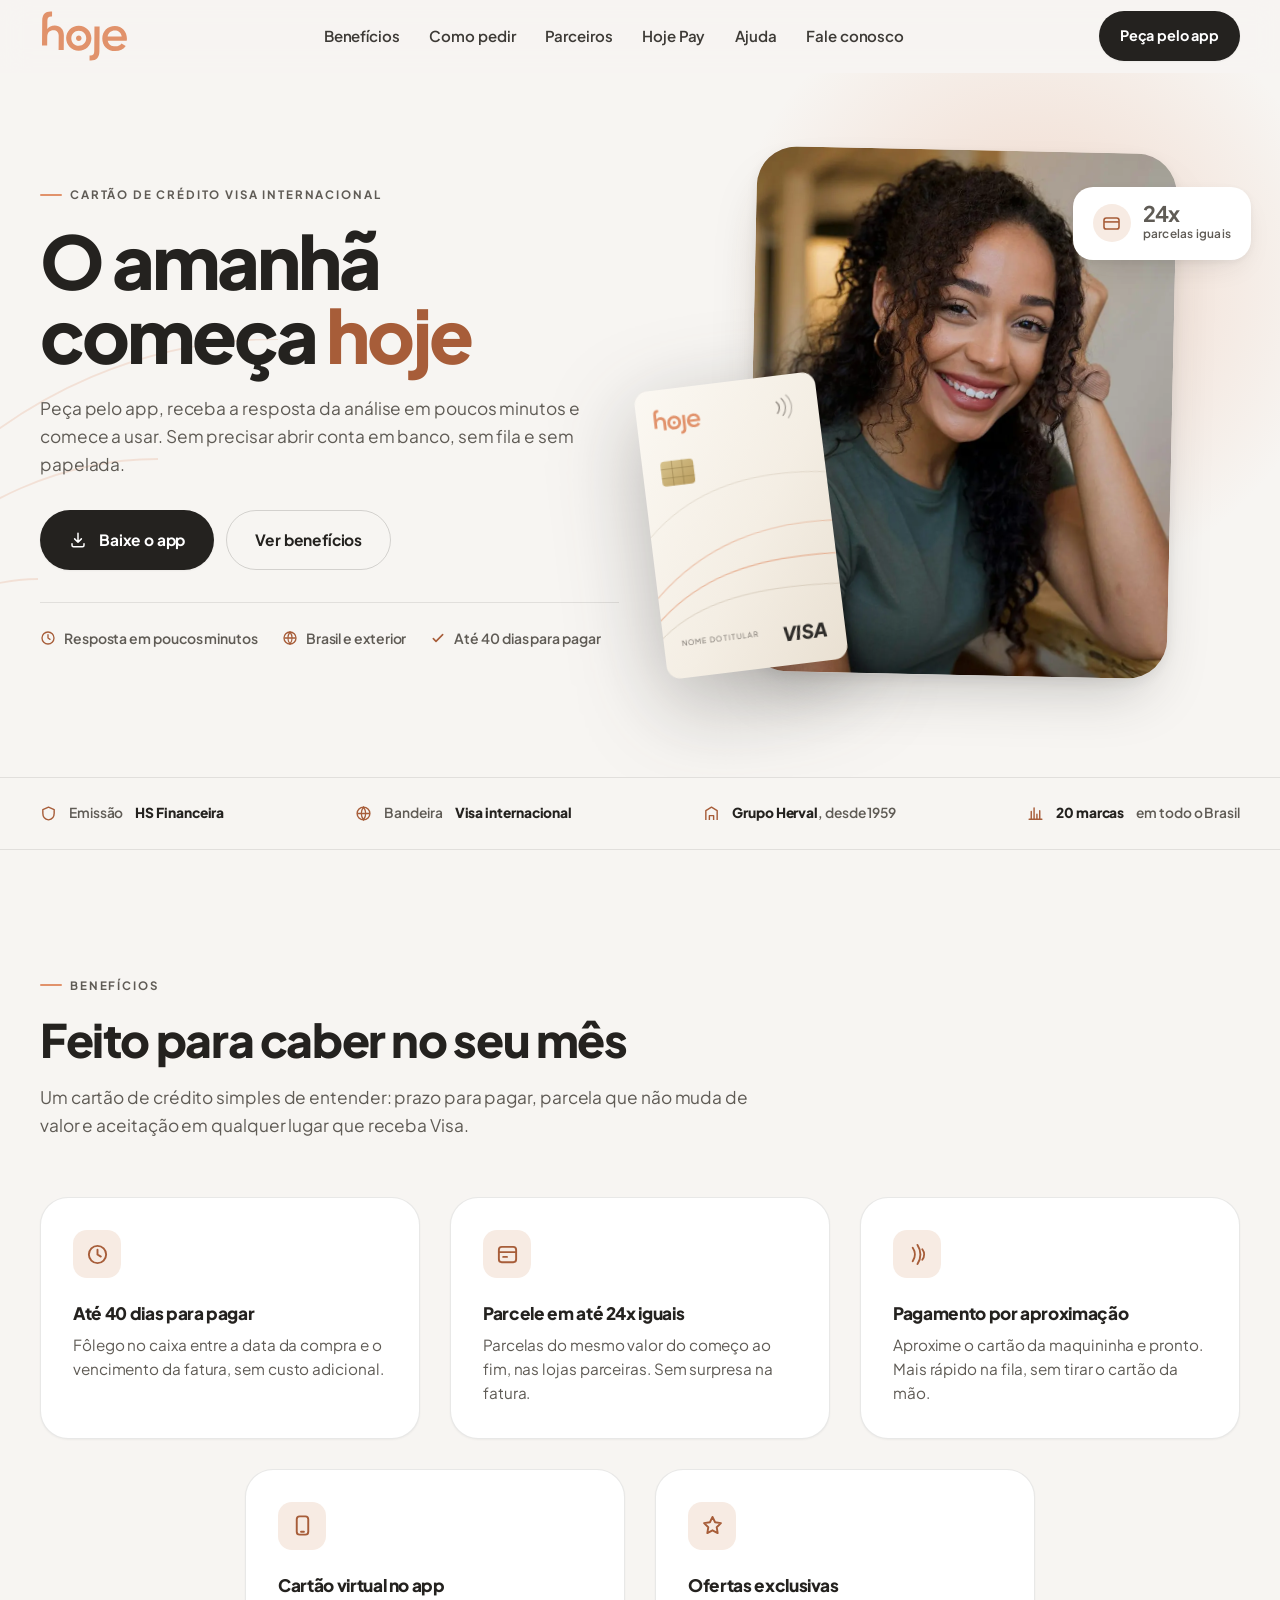
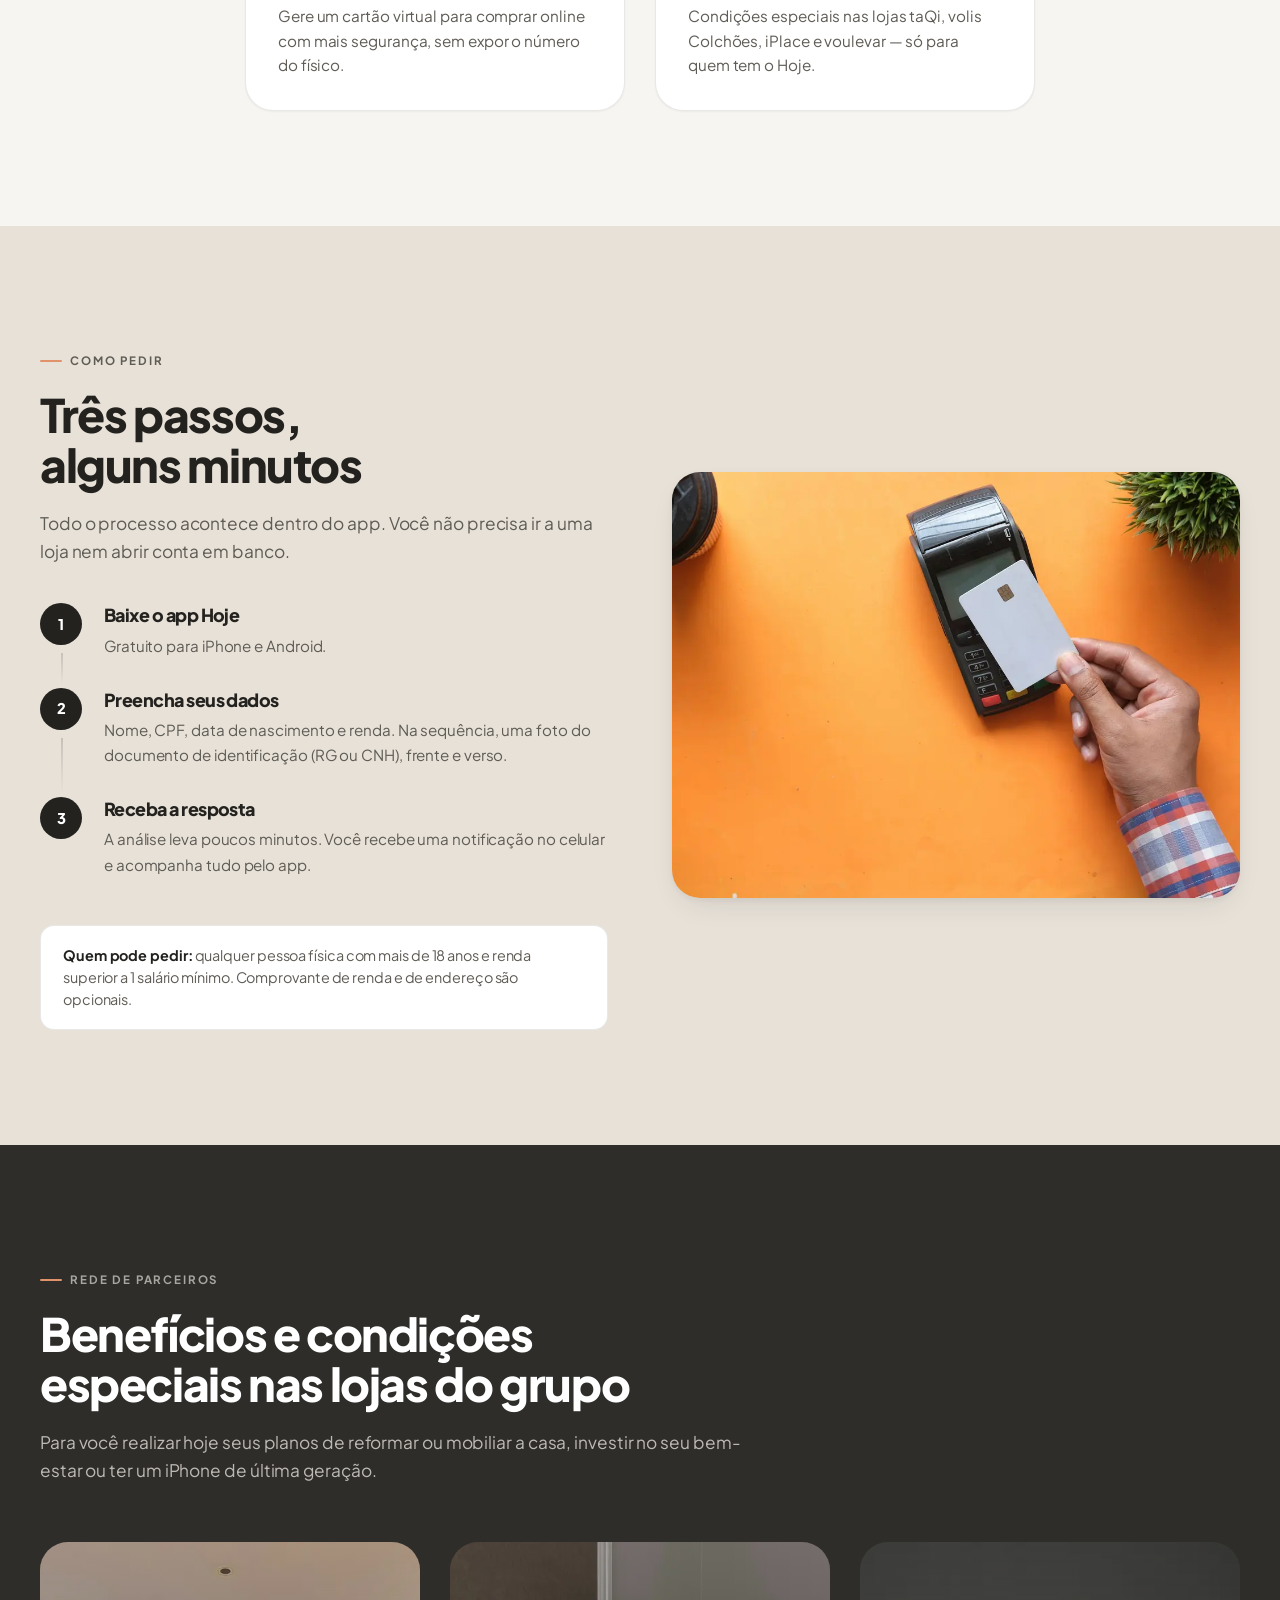
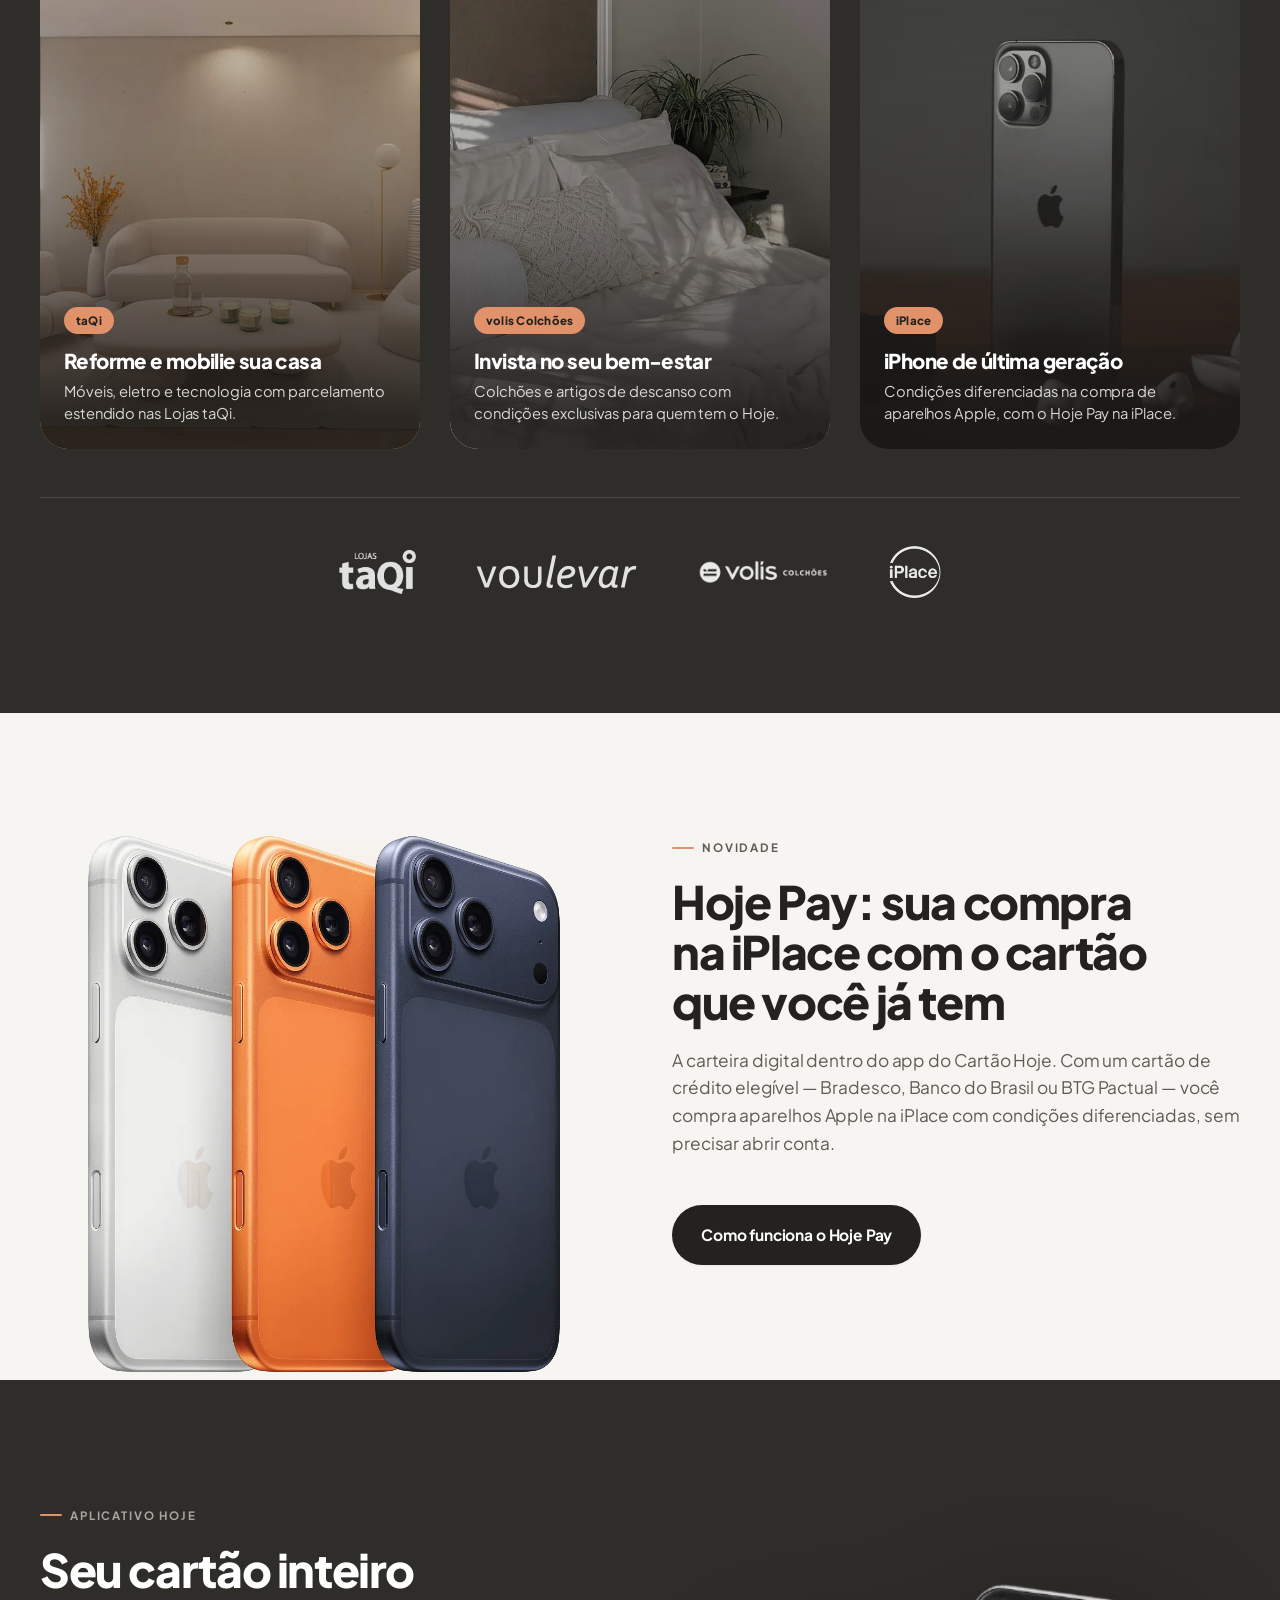
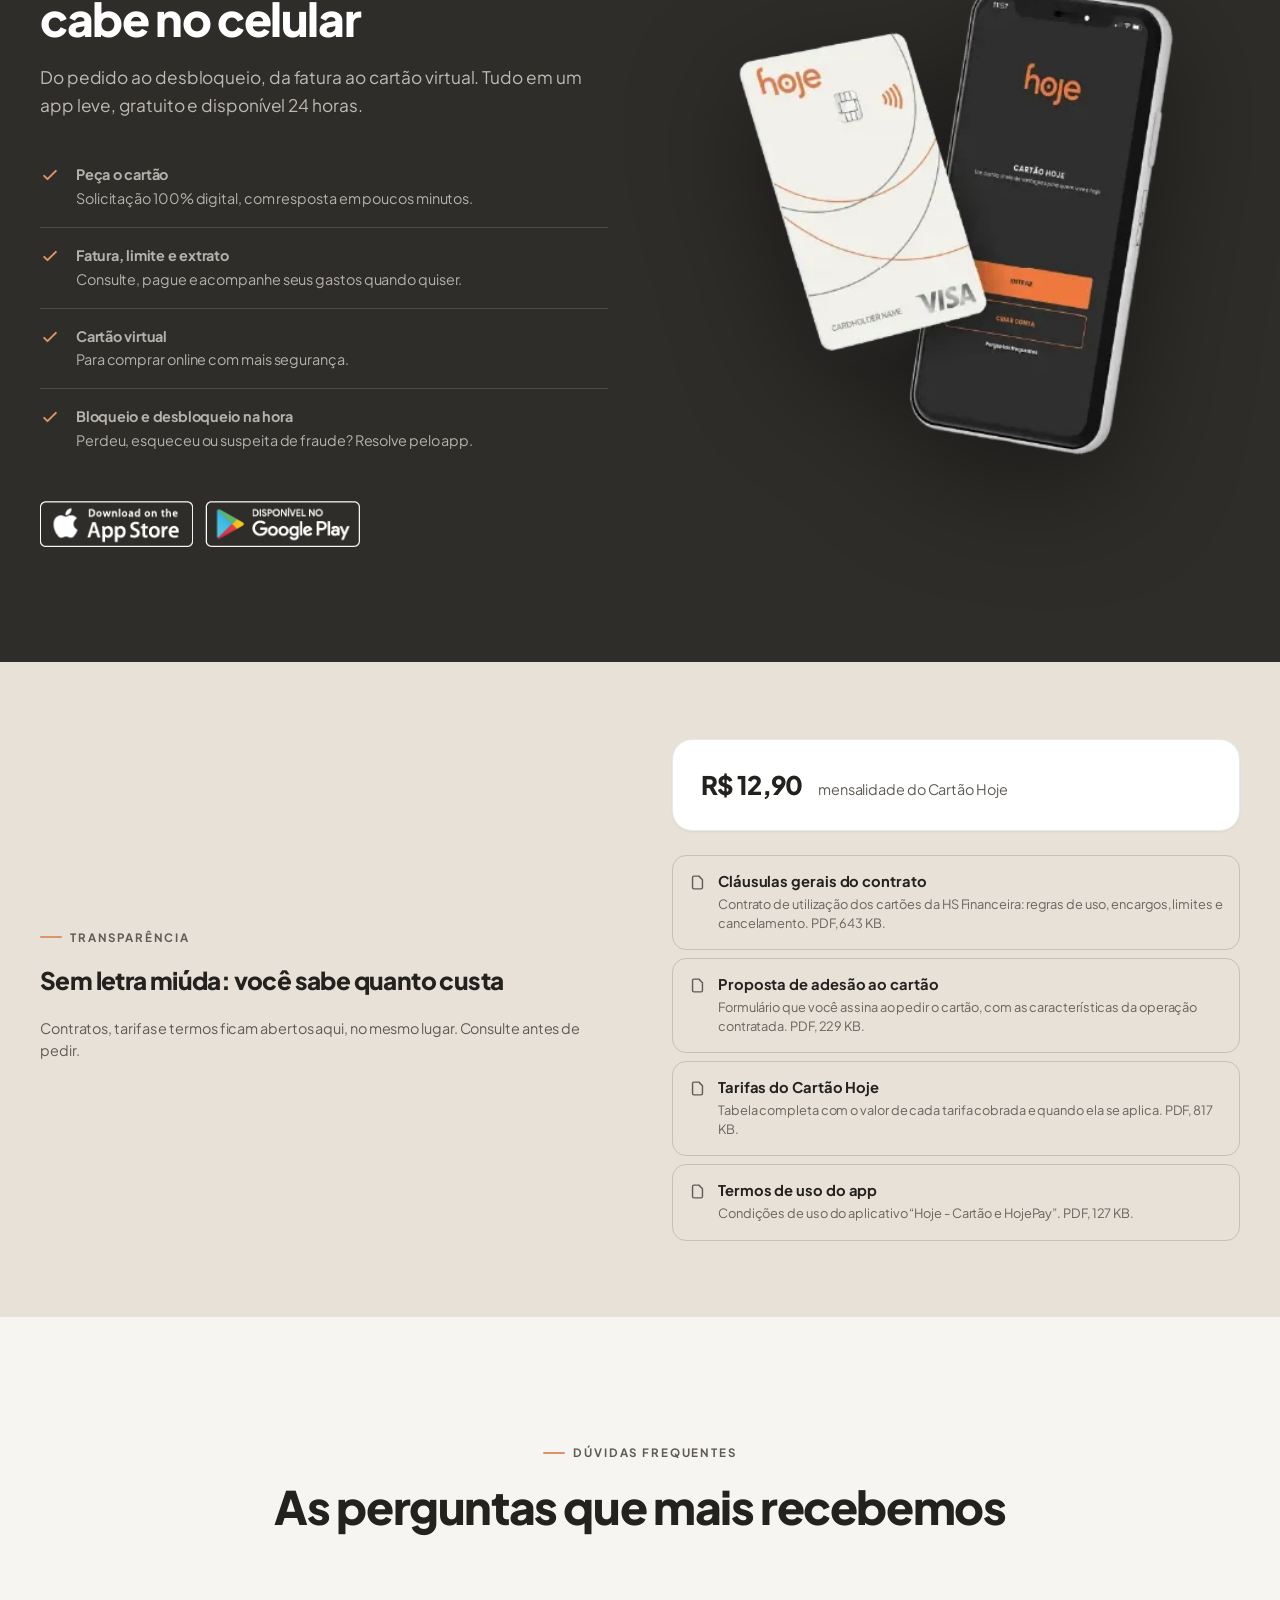
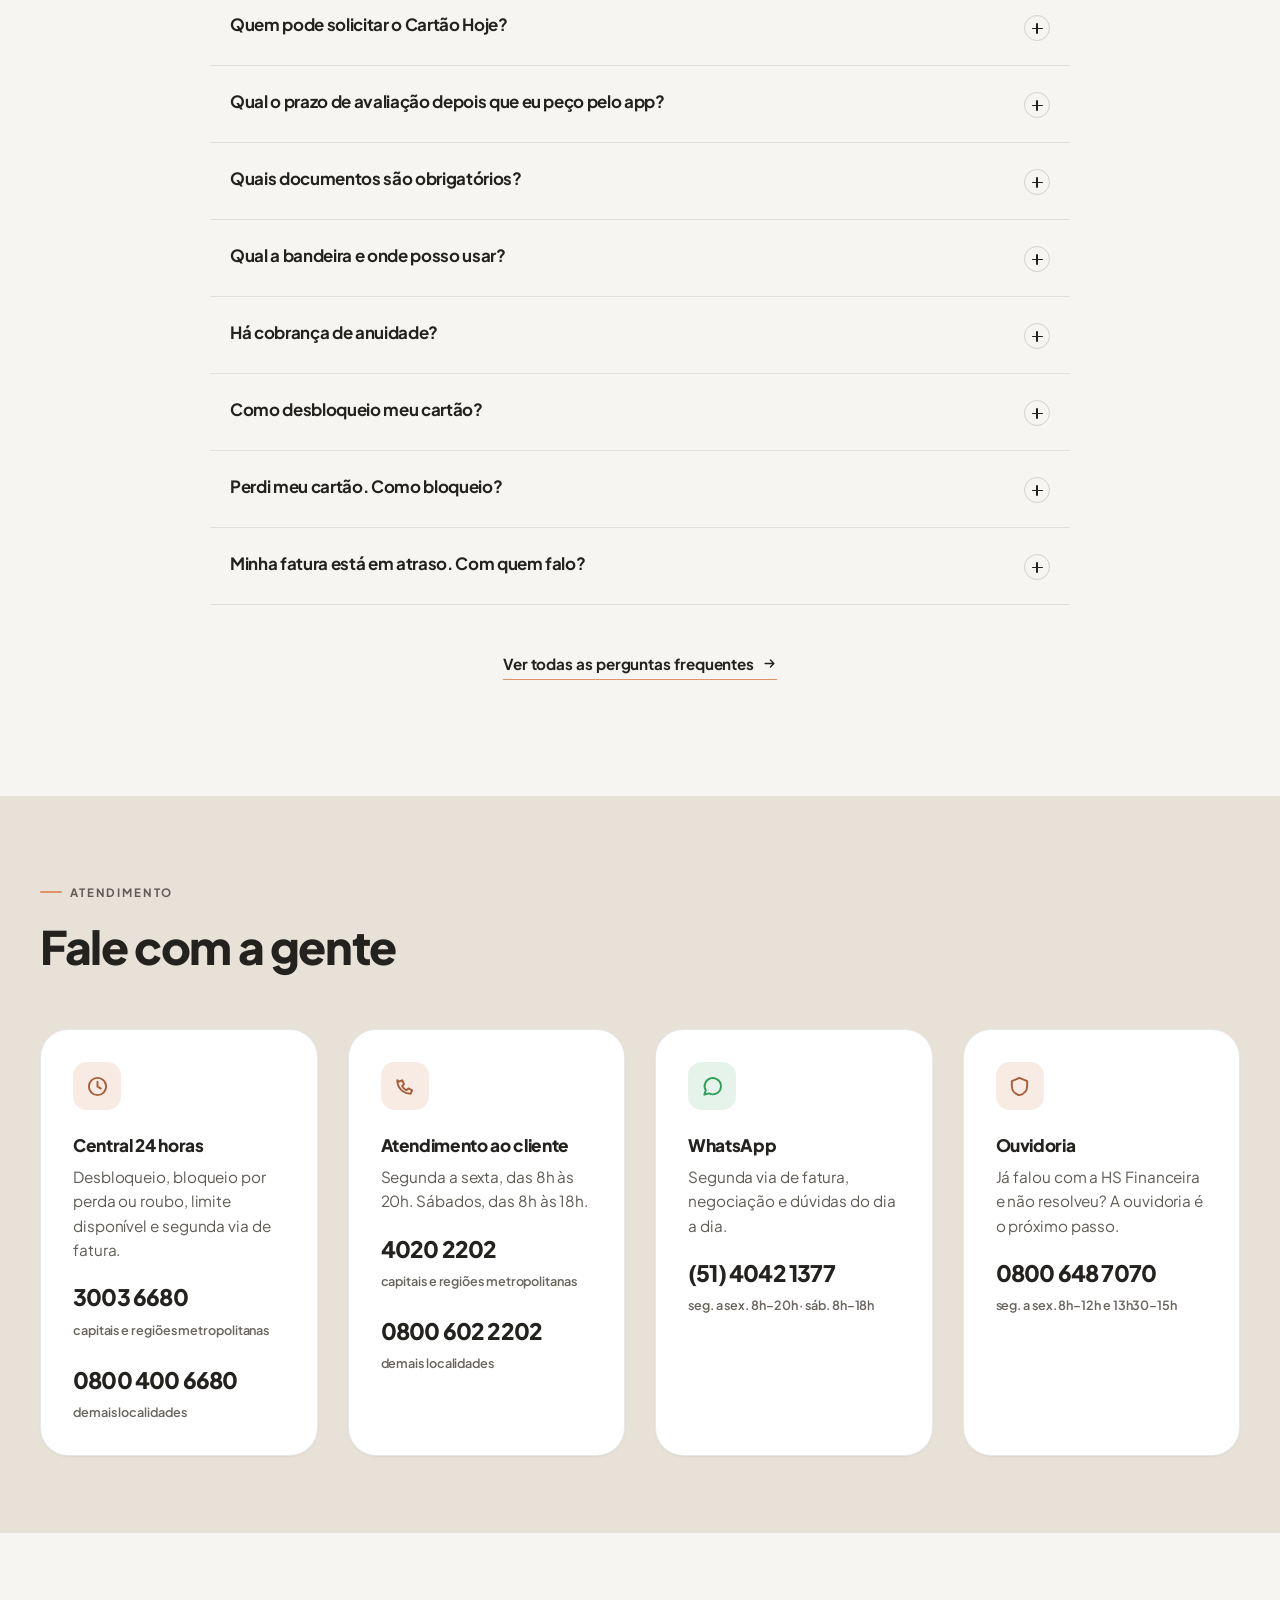
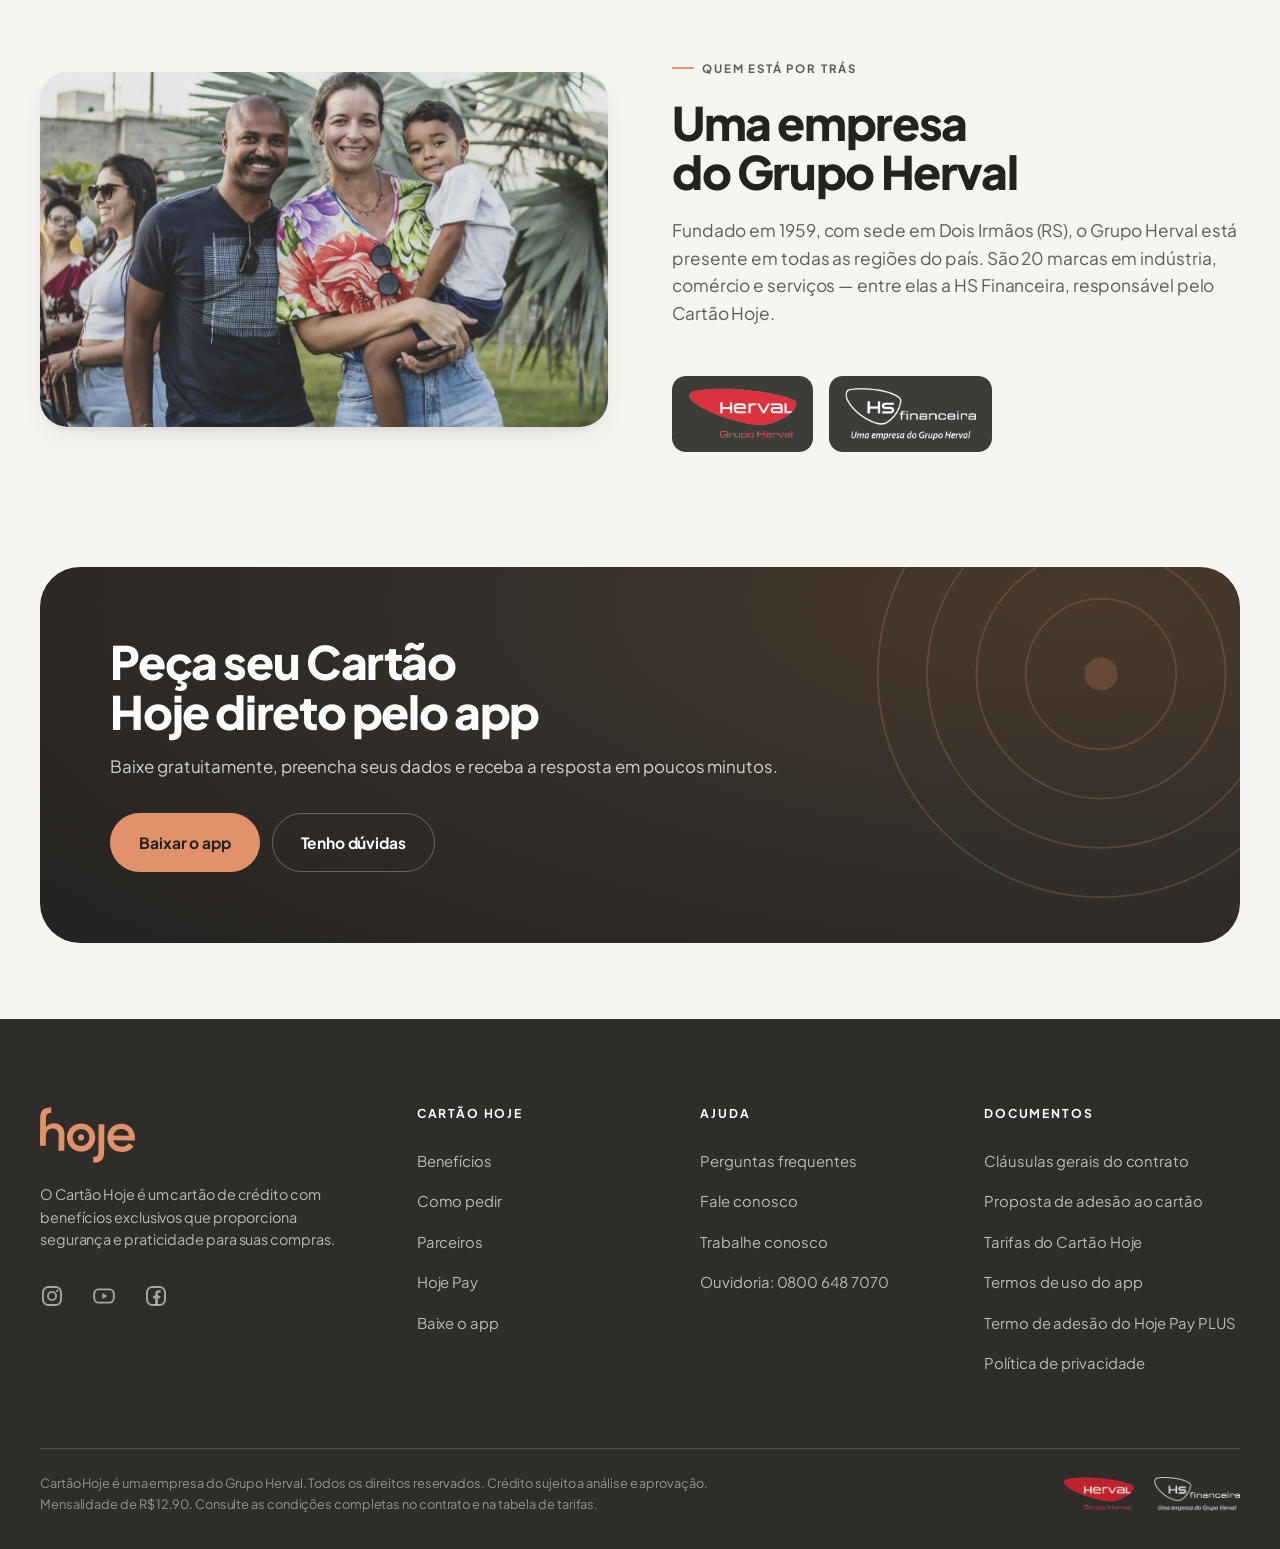
==== commit 74868b7c: "Atualização automática: 3 arquivo(s) assets/css/hoje.css design-system/index.html index.html  Co-Aut" ====
--- a/index.html
+++ b/index.html
@@ -178,7 +178,7 @@
       <p class="lead">Um cartão de crédito simples de entender: prazo para pagar, parcela que não muda de valor e aceitação em qualquer lugar que receba Visa.</p>
     </div>
 
-    <div class="grid cols-3">
+    <div class="grid grid--center cols-3">
       <article class="card rv">
         <span class="card__ic"><svg viewBox="0 0 24 24" fill="none" aria-hidden="true"><circle cx="12" cy="12" r="9" stroke="currentColor" stroke-width="2"/><path d="M12 7v5l3.5 2.2" stroke="currentColor" stroke-width="2" stroke-linecap="round"/></svg></span>
         <h3 class="h4">Até 40 dias para pagar</h3>
--- a/assets/css/hoje.css
+++ b/assets/css/hoje.css
@@ -89,12 +89,19 @@
 .dark .lead,.dark .muted{color:rgba(244,240,234,.72)}
 .tinted{background:var(--cream-2)}
 
-.grid{display:grid;gap:clamp(20px,2.4vw,30px)}
+.grid{display:grid;--gap:clamp(20px,2.4vw,30px);gap:var(--gap)}
 .cols-2{grid-template-columns:repeat(2,1fr)}
 .cols-3{grid-template-columns:repeat(3,1fr)}
 .cols-4{grid-template-columns:repeat(4,1fr)}
 @media (max-width:960px){.cols-3,.cols-4{grid-template-columns:repeat(2,1fr)}}
 @media (max-width:620px){.cols-2,.cols-3,.cols-4{grid-template-columns:1fr}}
+/* .grid--center: centraliza a última linha quando ela fica incompleta */
+.grid--center{display:flex;flex-wrap:wrap;justify-content:center;--n:3}
+.grid--center>*{flex:0 0 calc((100% - (var(--n) - 1) * var(--gap)) / var(--n));min-width:0}
+.grid--center.cols-2{--n:2}
+.grid--center.cols-4{--n:4}
+@media (max-width:960px){.grid--center.cols-3,.grid--center.cols-4{--n:2}}
+@media (max-width:620px){.grid--center.cols-2,.grid--center.cols-3,.grid--center.cols-4{--n:1}}
 
 /* ---------- 4. Tipografia utilitária ---------- */
 .eyebrow{
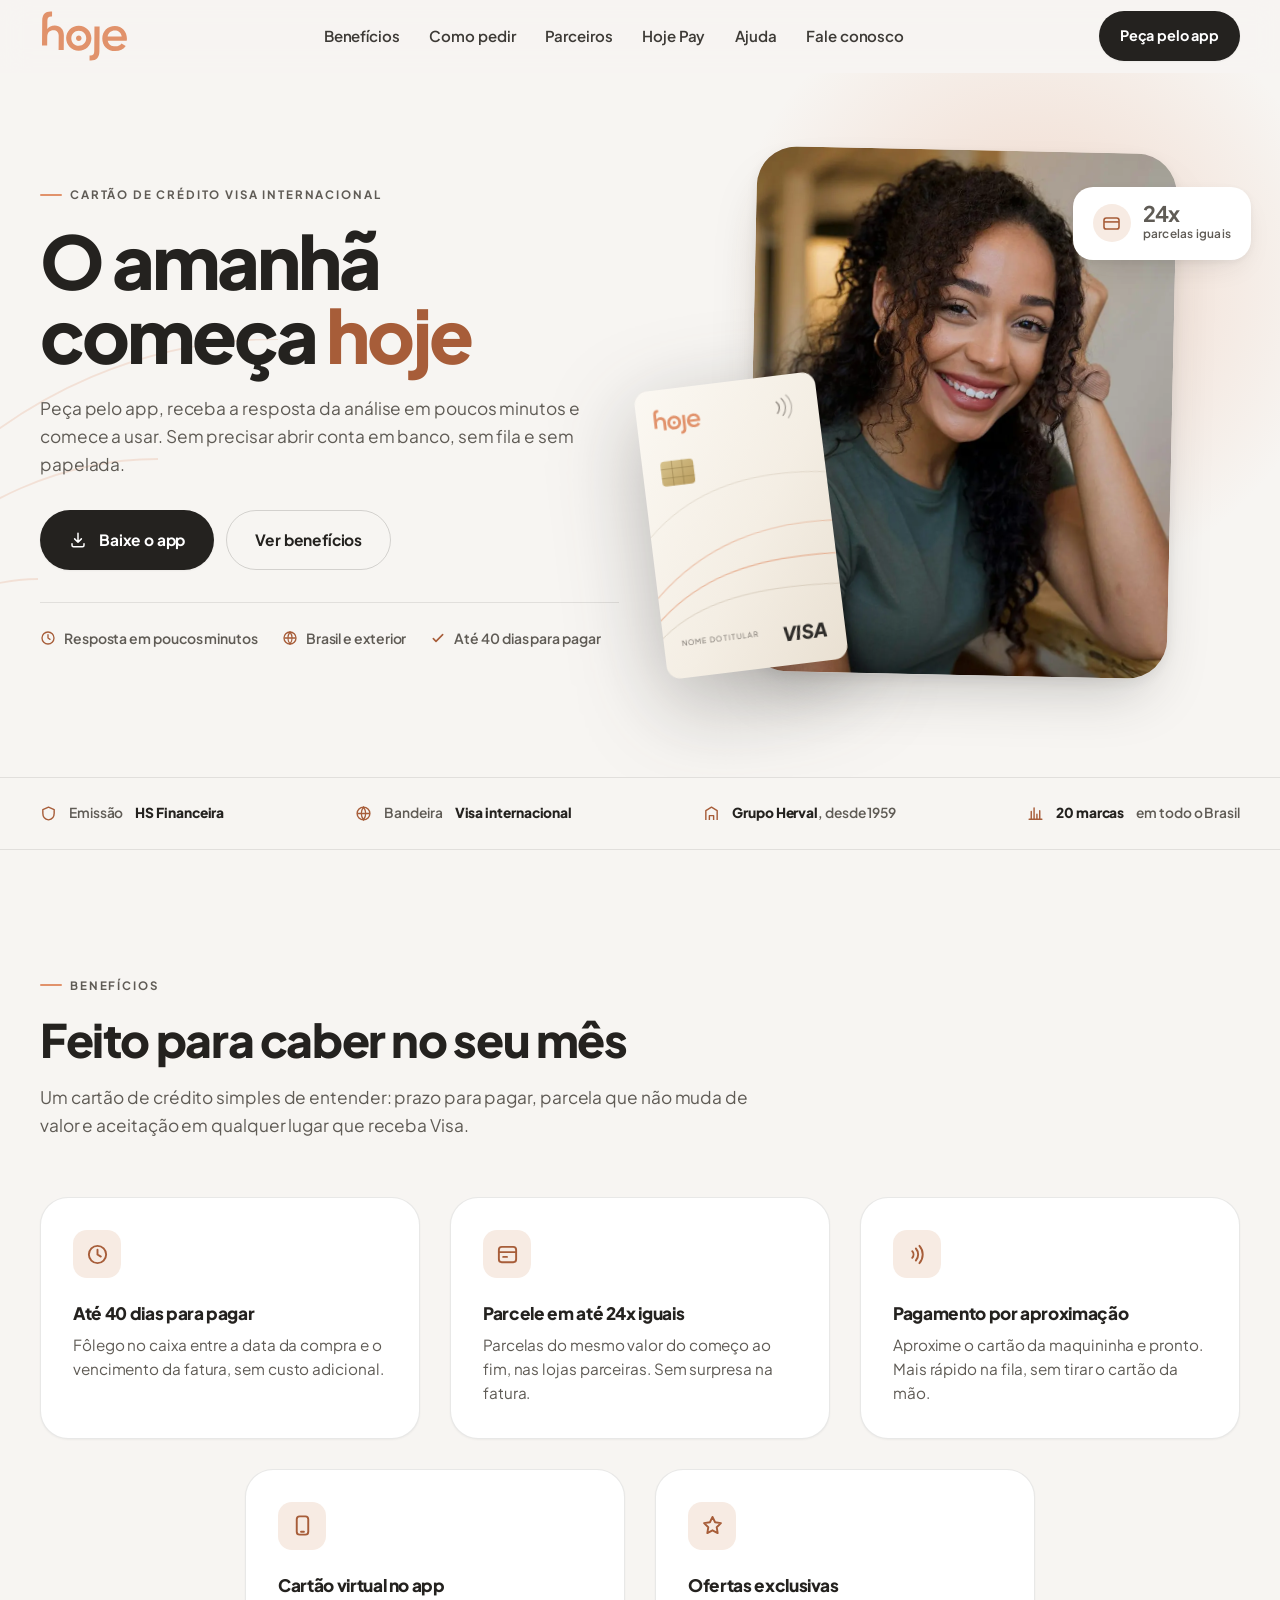
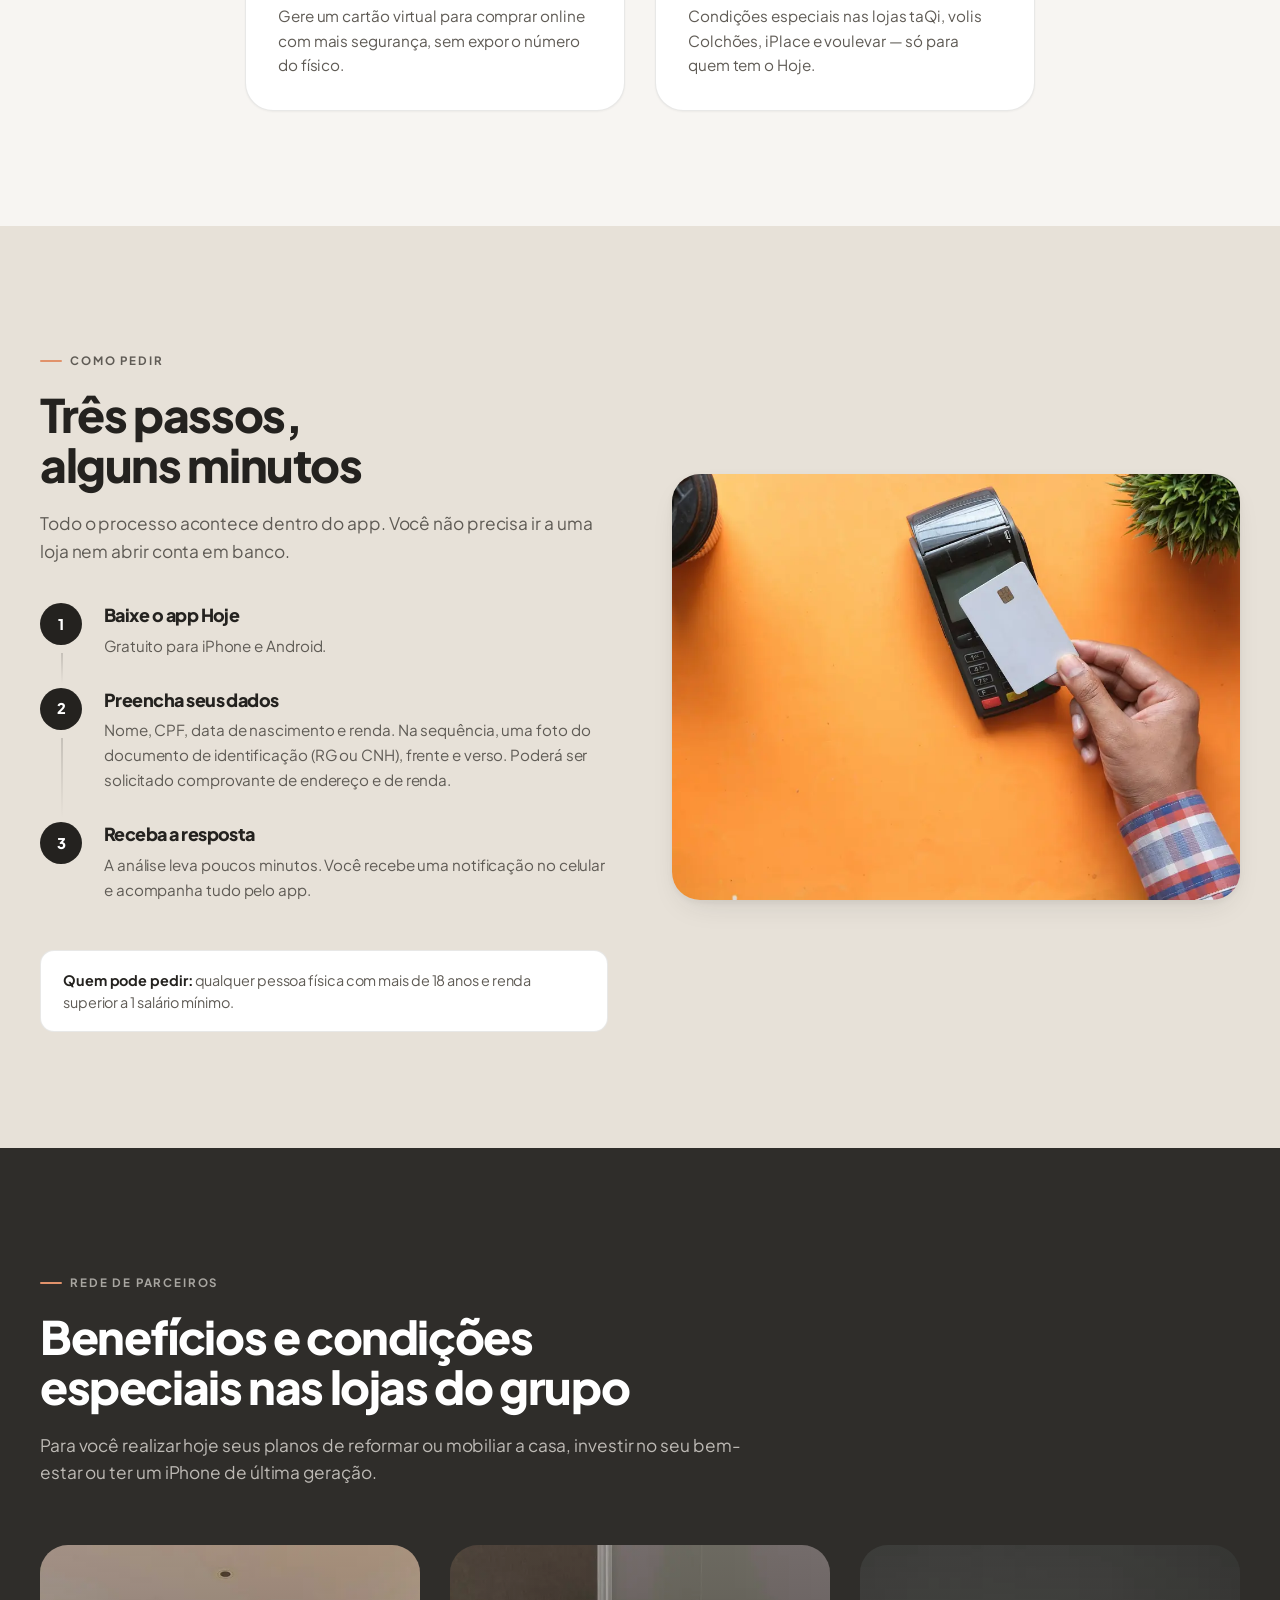
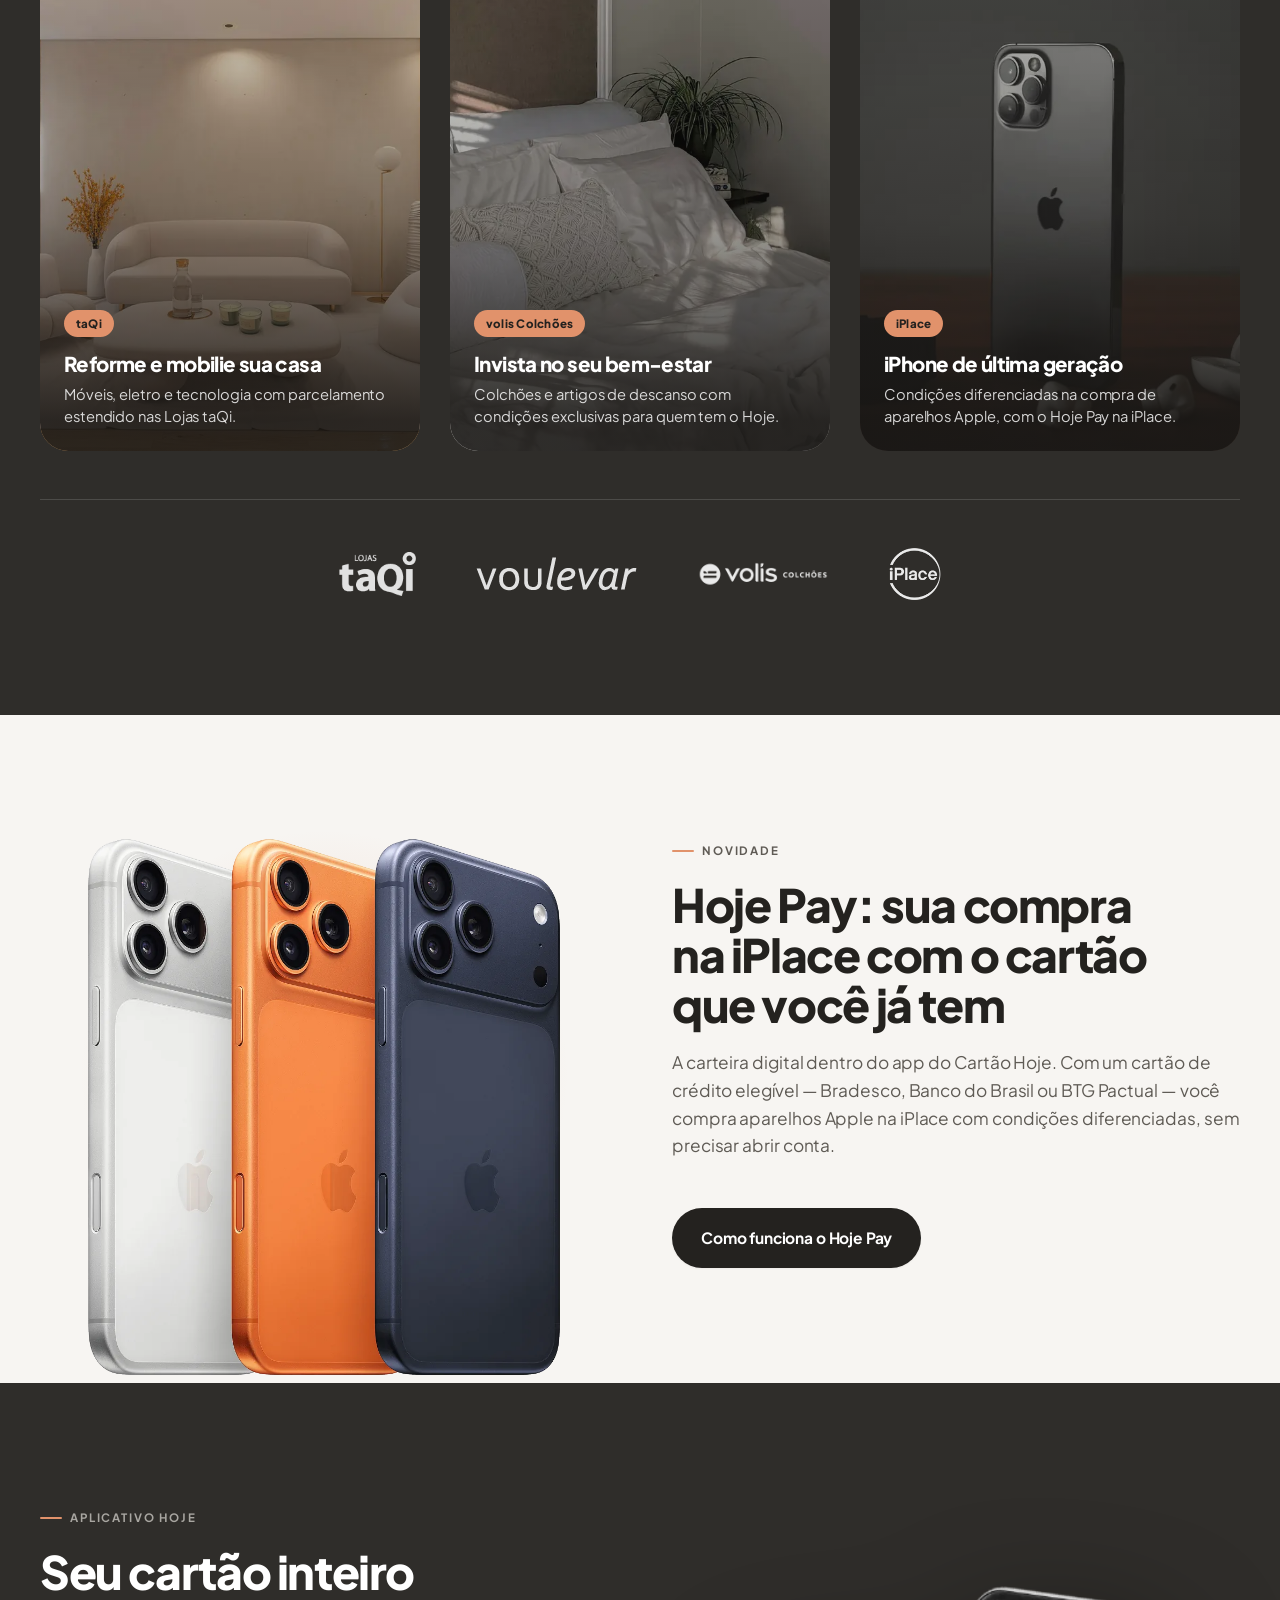
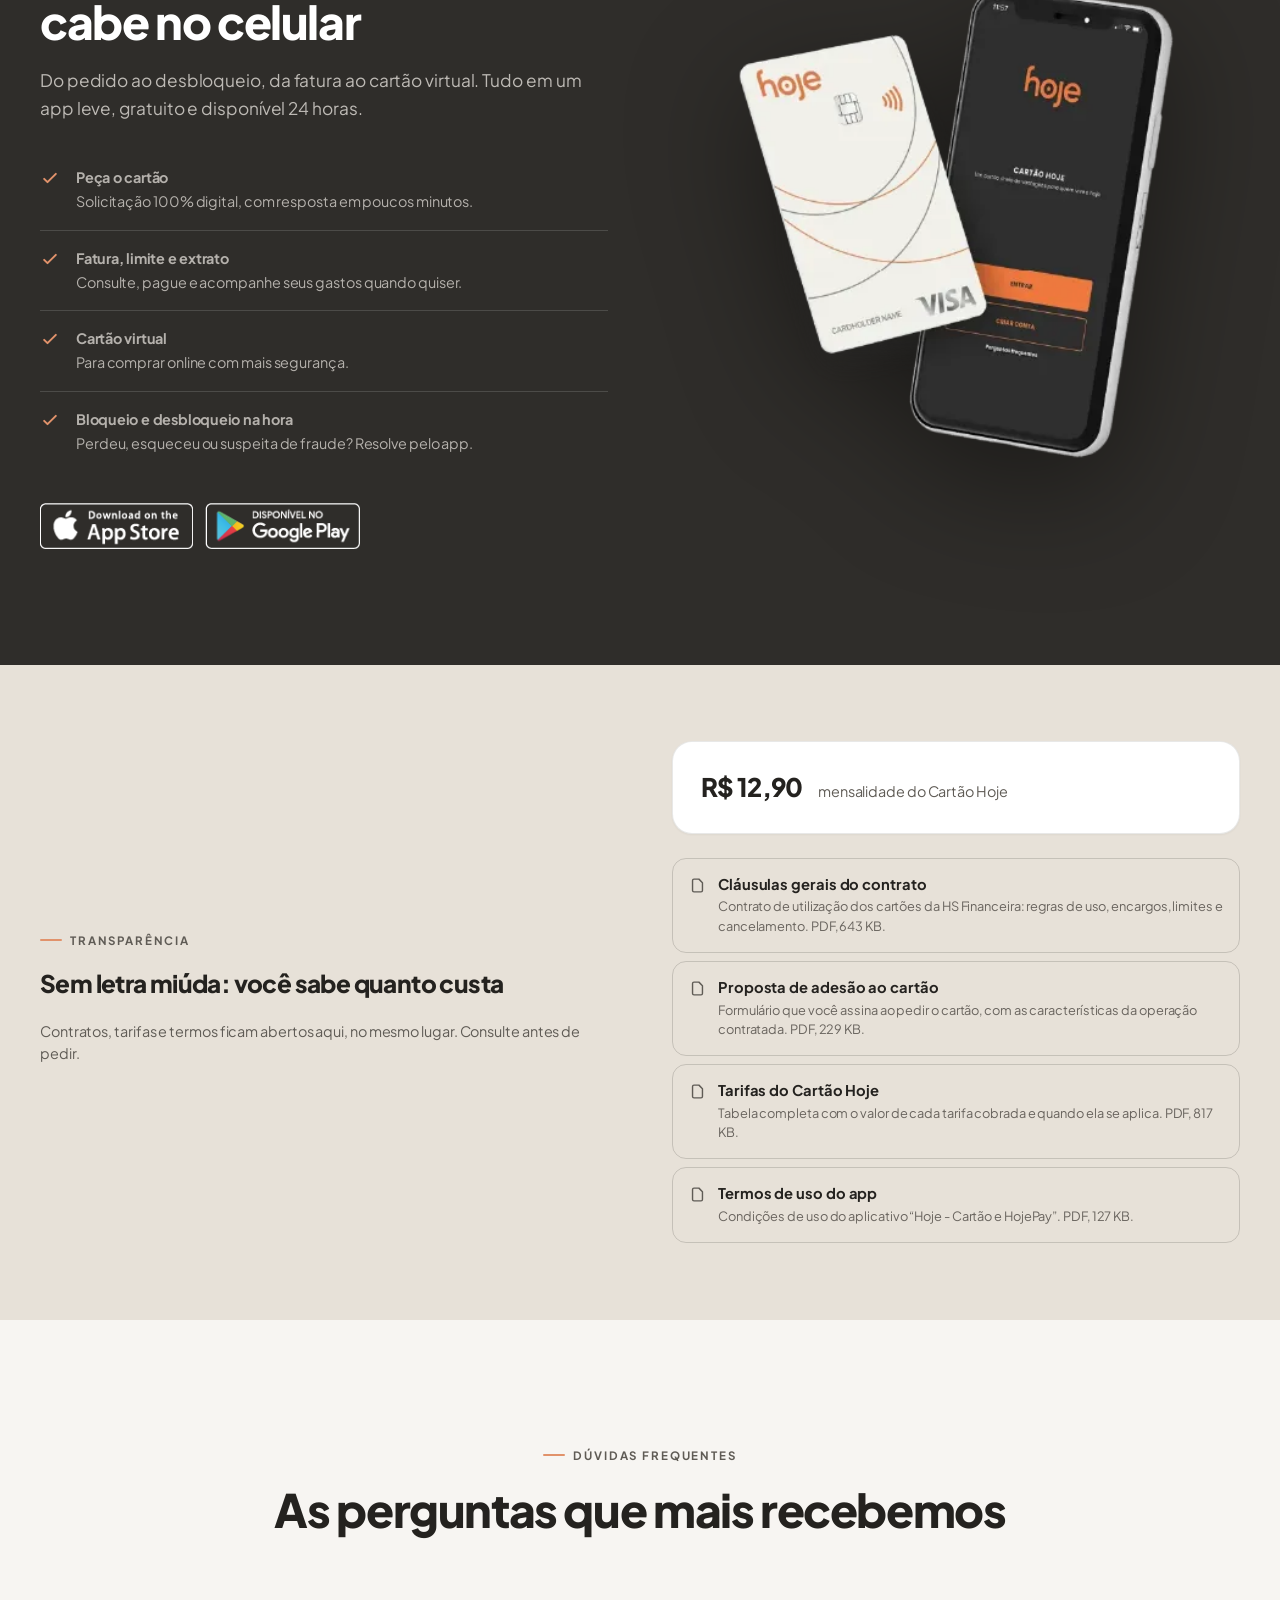
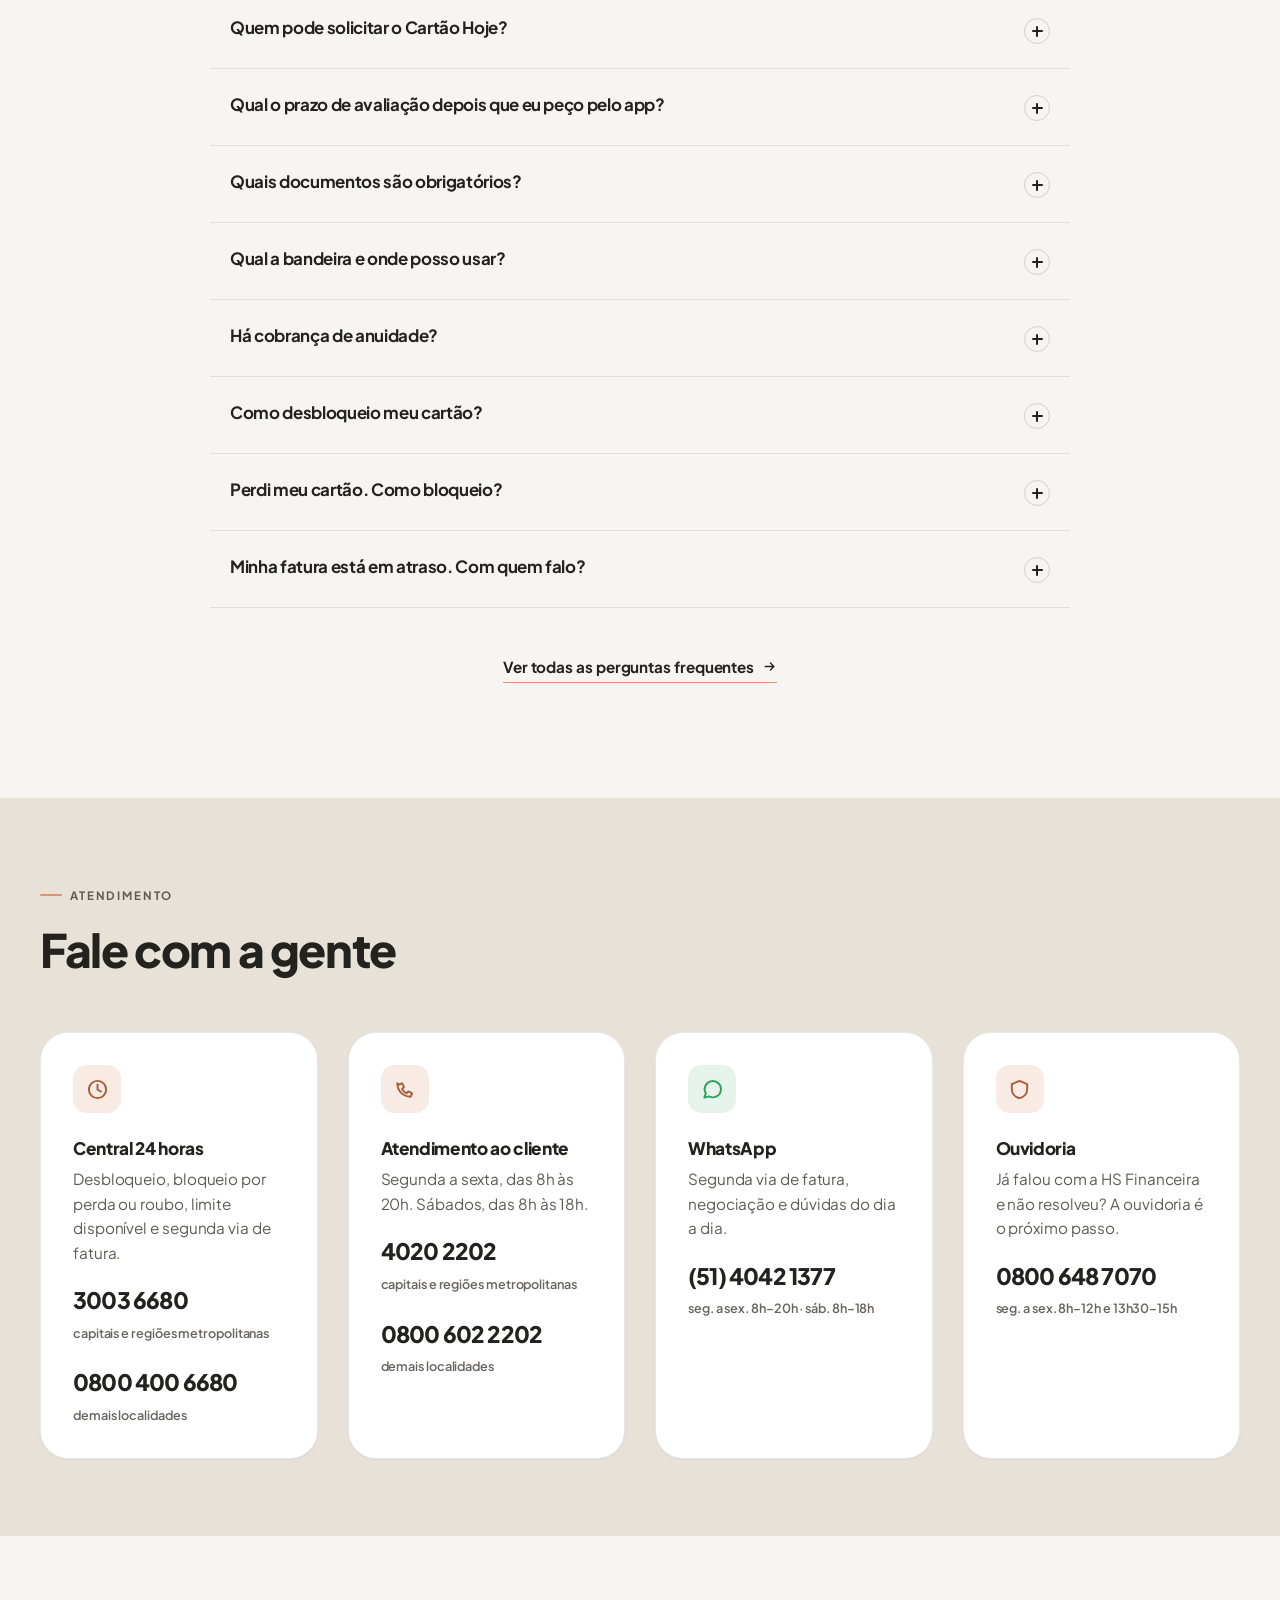
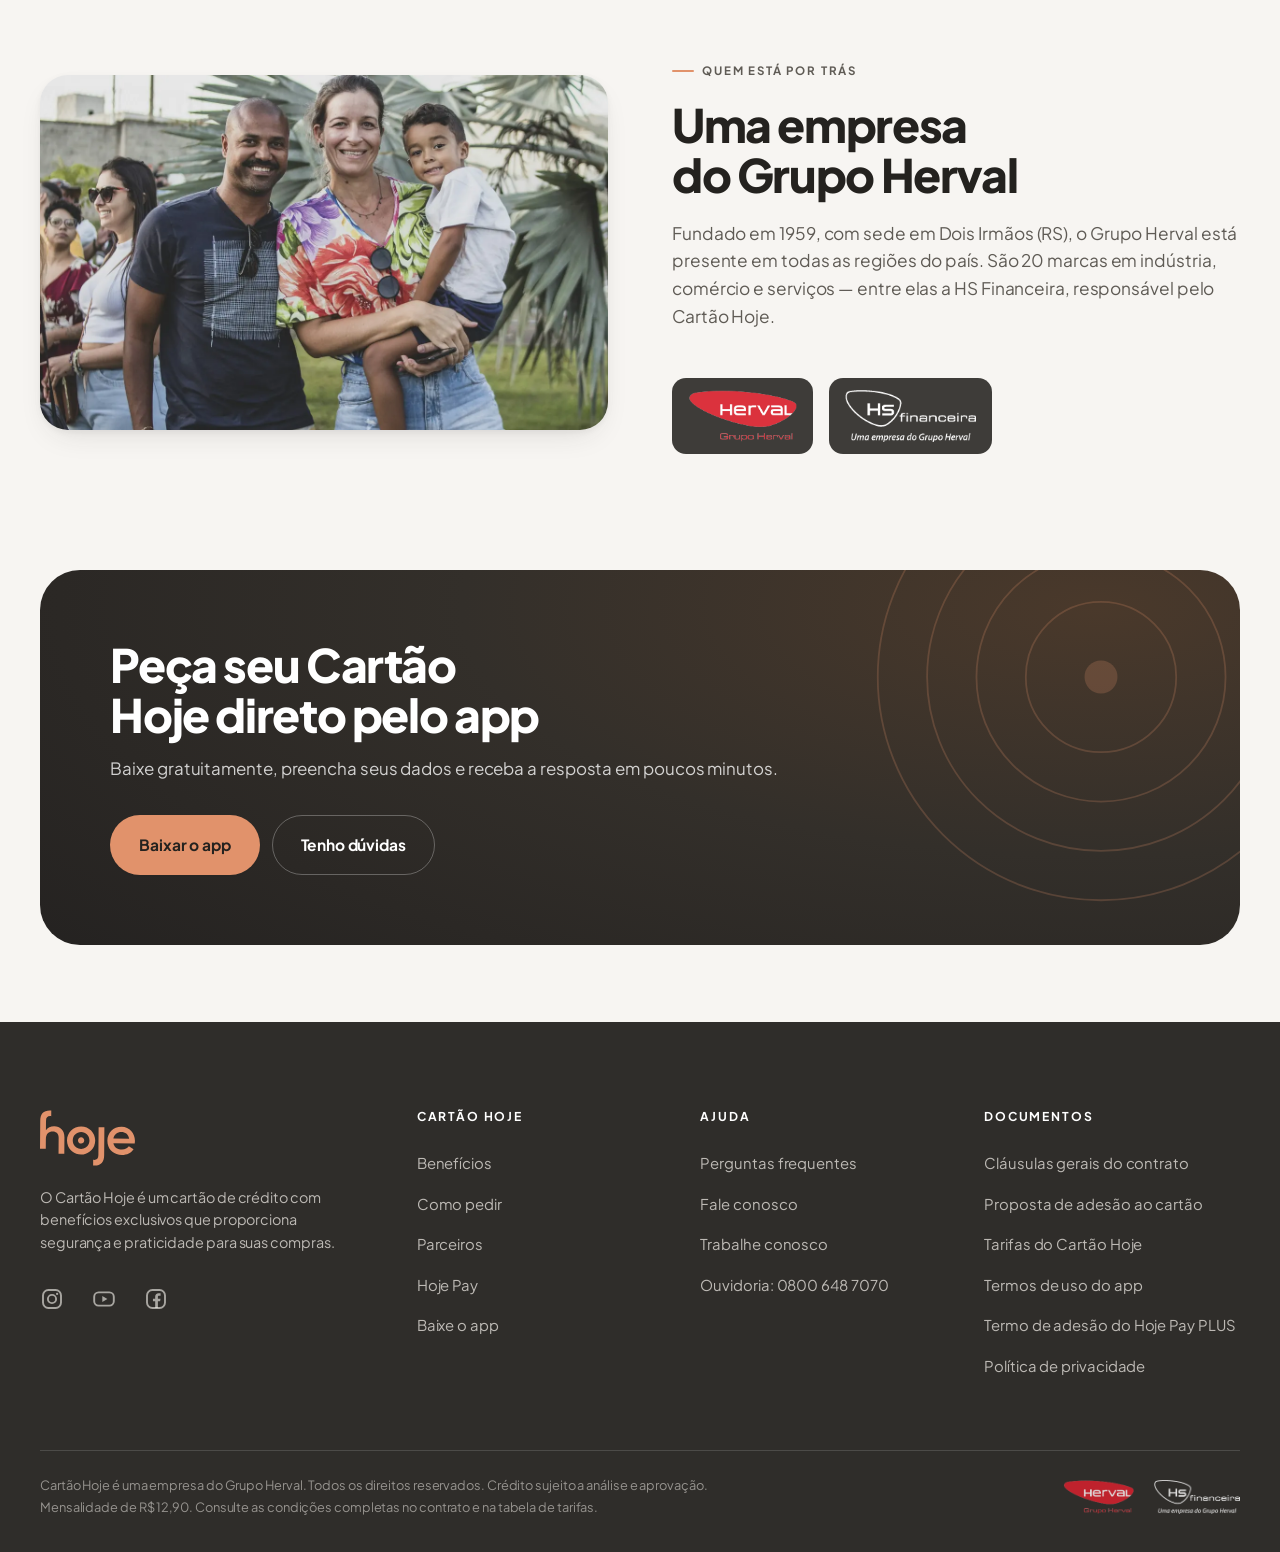
==== commit ab5b49d6: "Atualização automática: 2 arquivo(s) index.html llms-full.txt  Co-Authored-By: Claude Opus 5.5 <nore" ====
--- a/index.html
+++ b/index.html
@@ -192,7 +192,7 @@
       </article>
 
       <article class="card rv">
-        <span class="card__ic"><svg viewBox="0 0 24 24" fill="none" aria-hidden="true"><path d="M7 5a12 12 0 0 1 0 14M12 2a18 18 0 0 1 0 20M17 6.5a9 9 0 0 1 0 11" stroke="currentColor" stroke-width="2" stroke-linecap="round"/></svg></span>
+        <span class="card__ic"><svg viewBox="0 0 24 24" fill="none" aria-hidden="true"><path d="M6.5 8.5a5.25 5.25 0 0 1 0 7M10.3 5.75a9.4 9.4 0 0 1 0 12.5M14 3a13.5 13.5 0 0 1 0 18" stroke="currentColor" stroke-width="2" stroke-linecap="round"/></svg></span>
         <h3 class="h4">Pagamento por aproximação</h3>
         <p>Aproxime o cartão da maquininha e pronto. Mais rápido na fila, sem tirar o cartão da mão.</p>
       </article>
@@ -227,7 +227,7 @@
         </li>
         <li class="step">
           <h3>Preencha seus dados</h3>
-          <p>Nome, CPF, data de nascimento e renda. Na sequência, uma foto do documento de identificação (RG ou CNH), frente e verso.</p>
+          <p>Nome, CPF, data de nascimento e renda. Na sequência, uma foto do documento de identificação (RG ou CNH), frente e verso. Poderá ser solicitado comprovante de endereço e de renda.</p>
         </li>
         <li class="step">
           <h3>Receba a resposta</h3>
@@ -237,7 +237,6 @@
 
       <p class="small muted mt-l" style="padding:18px 22px;background:var(--white);border:1px solid var(--line);border-radius:var(--r-sm)">
         <strong style="color:var(--ink)">Quem pode pedir:</strong> qualquer pessoa física com mais de 18 anos e renda superior a 1 salário mínimo.
-        Comprovante de renda e de endereço são opcionais.
       </p>
     </div>
 
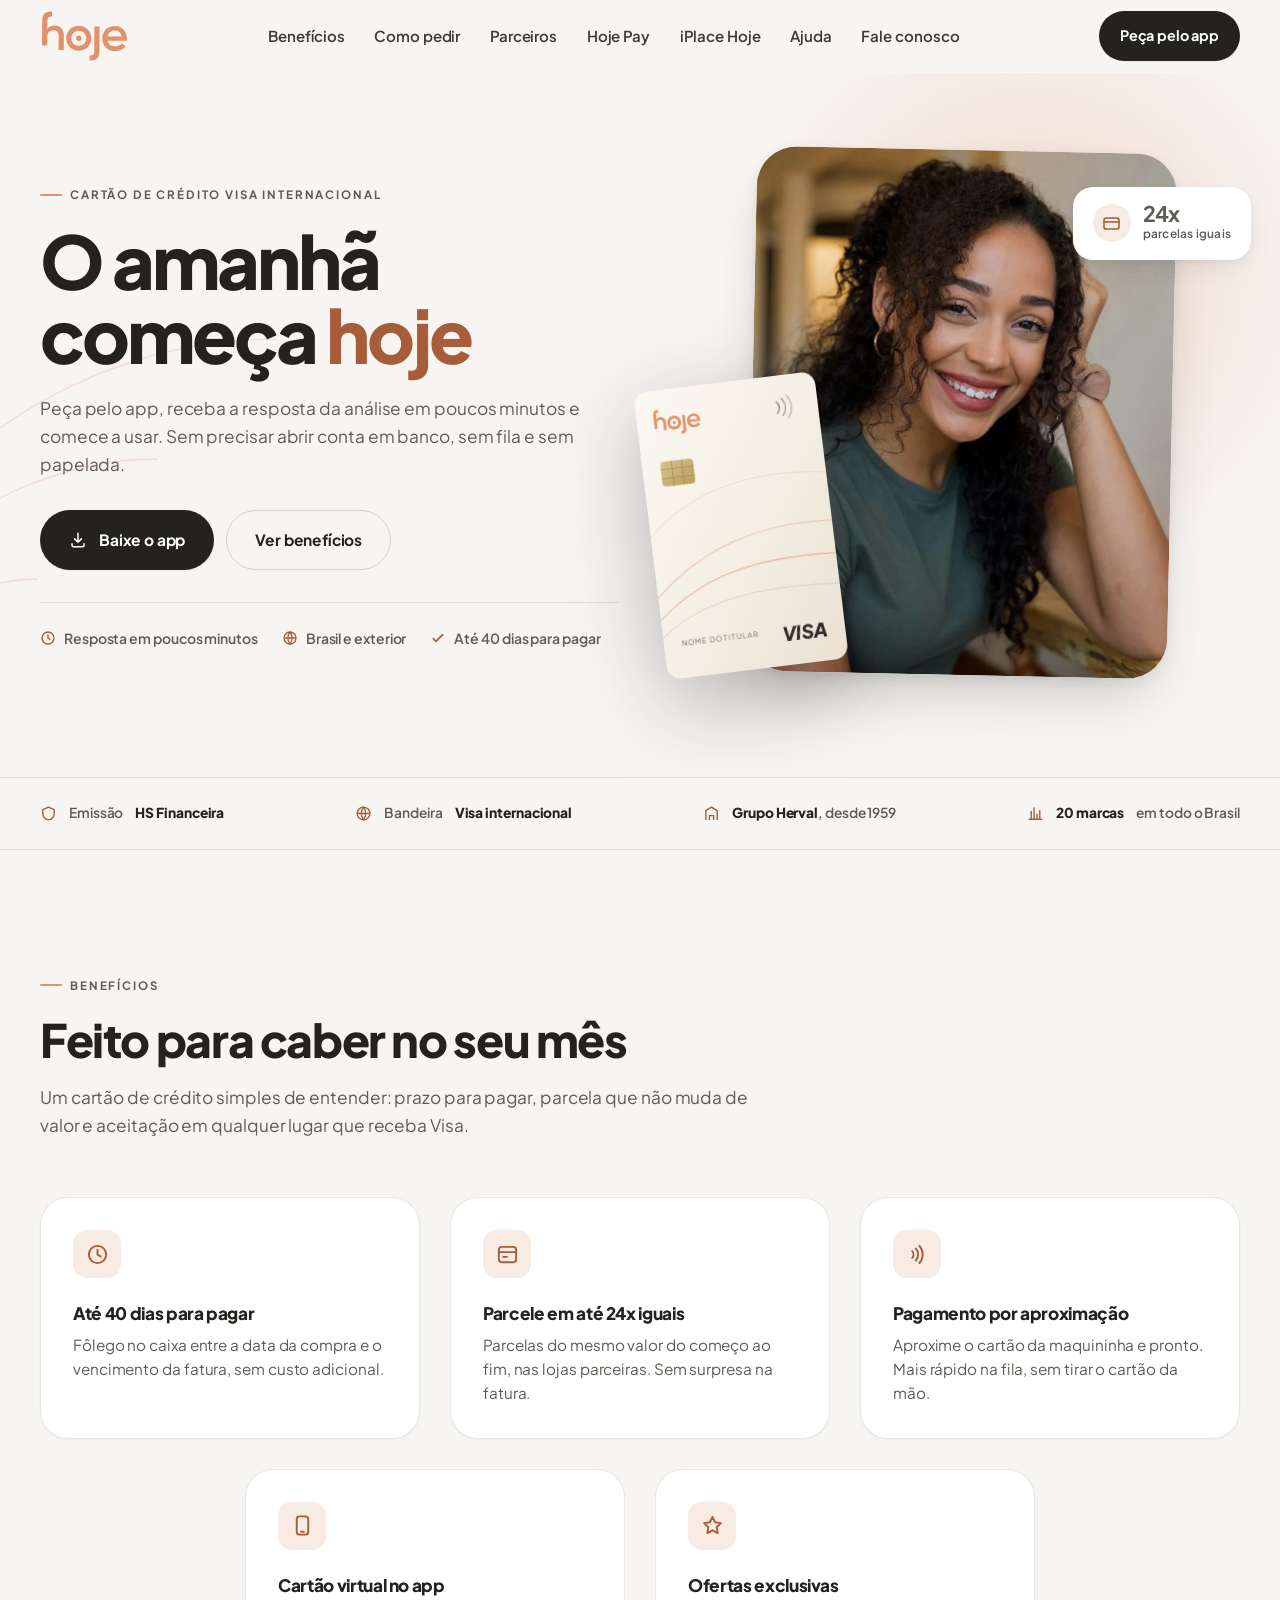
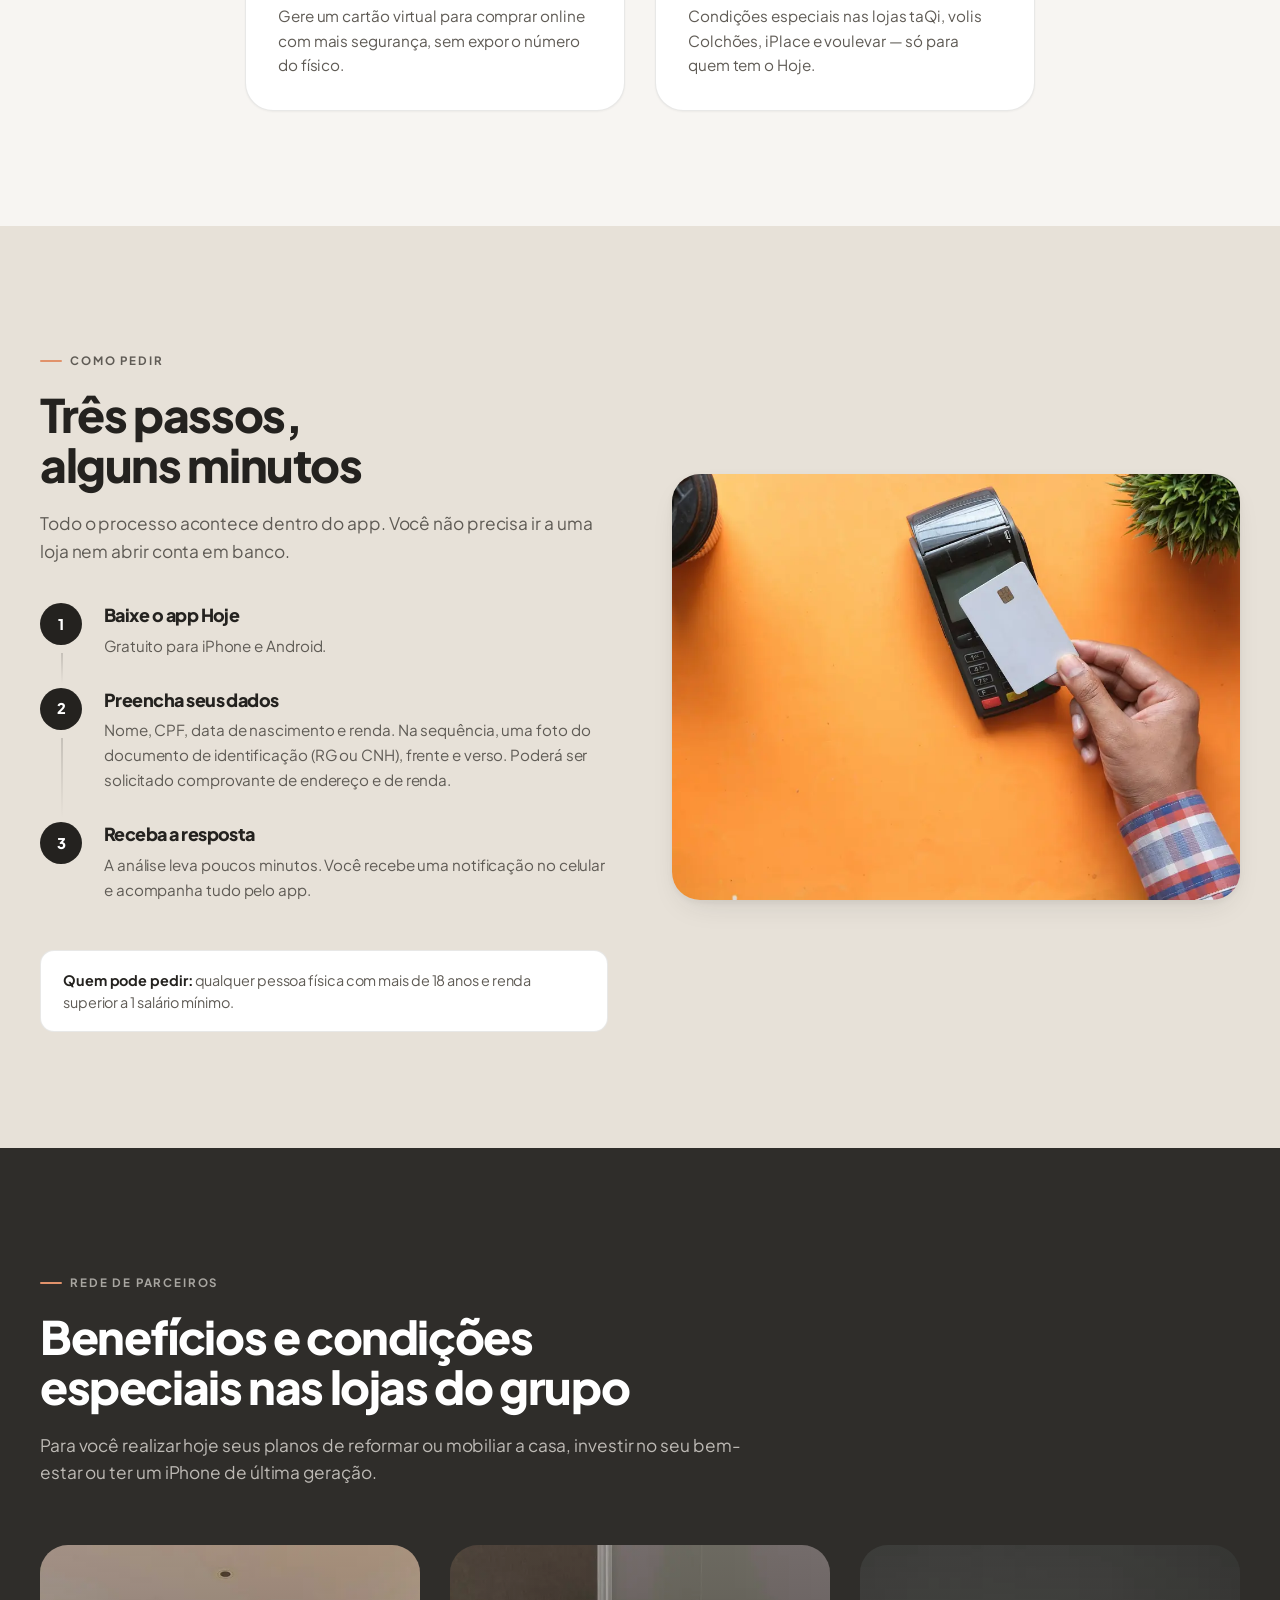
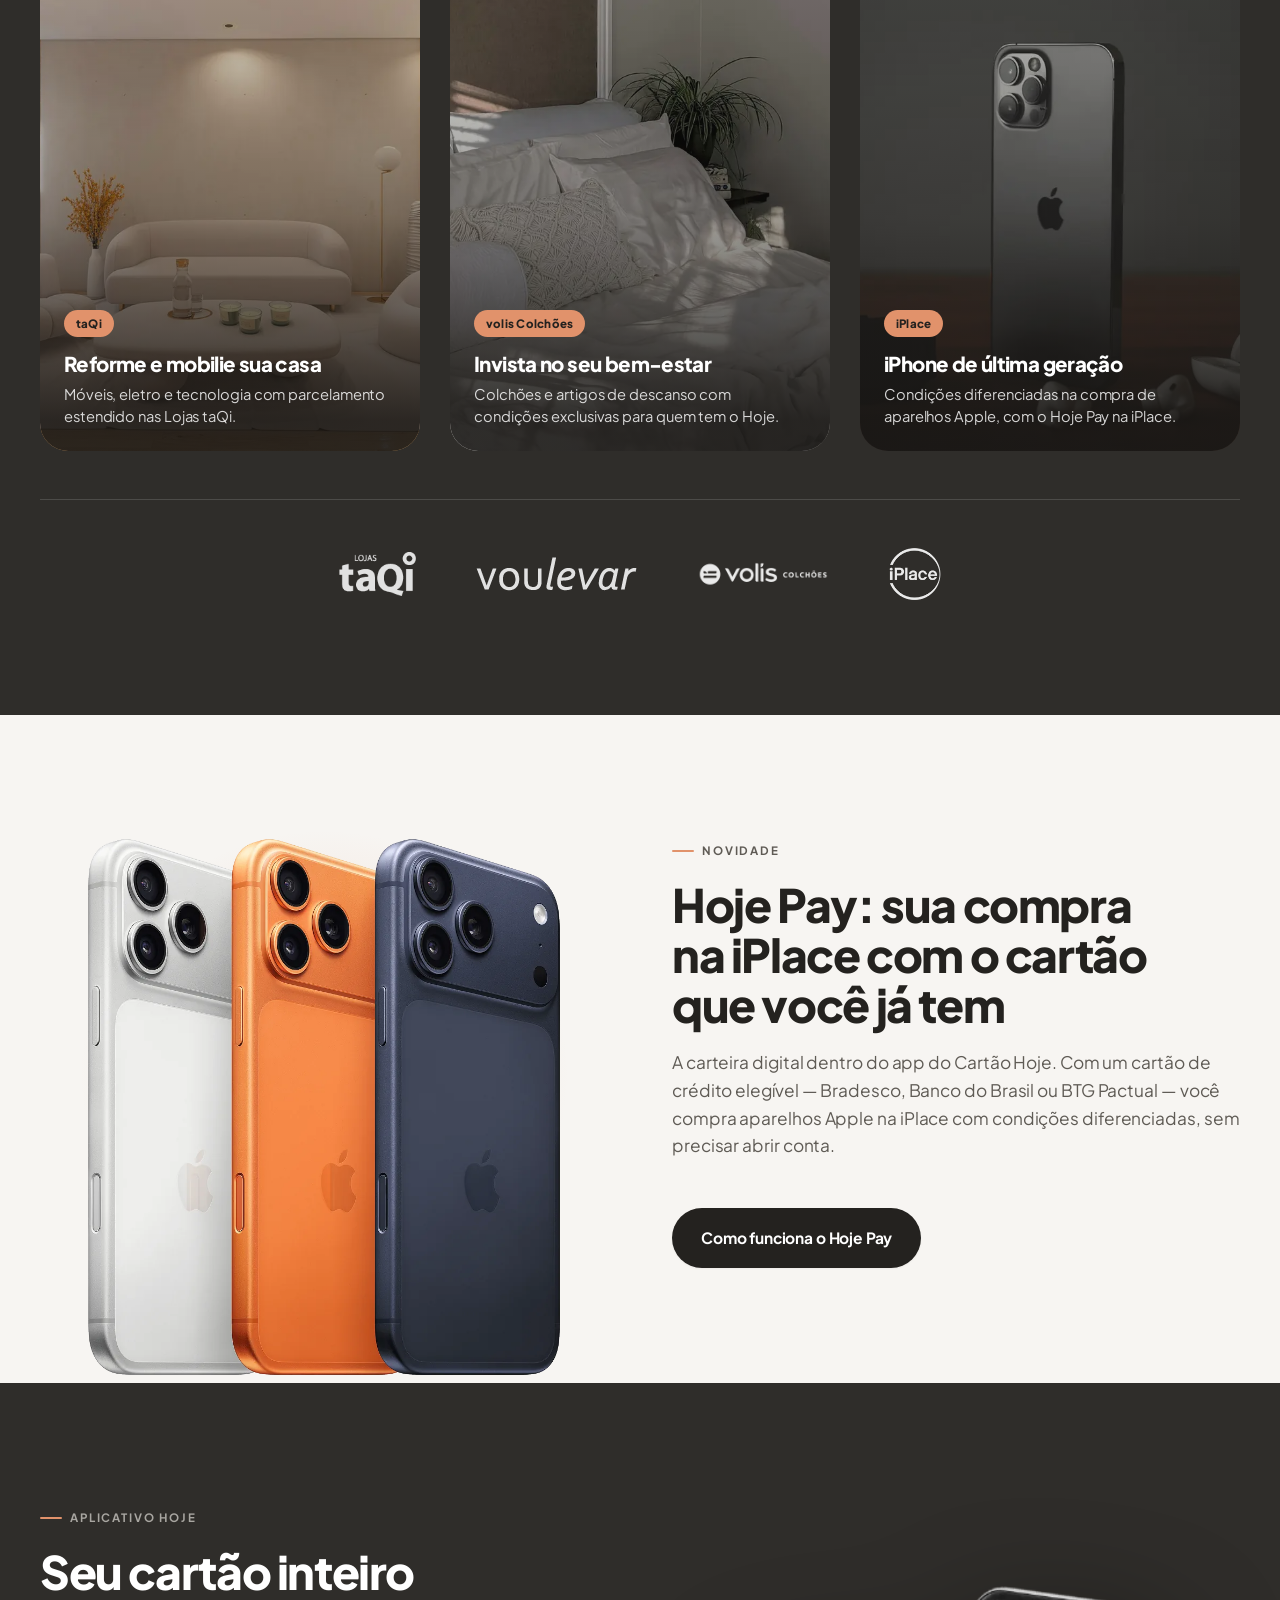
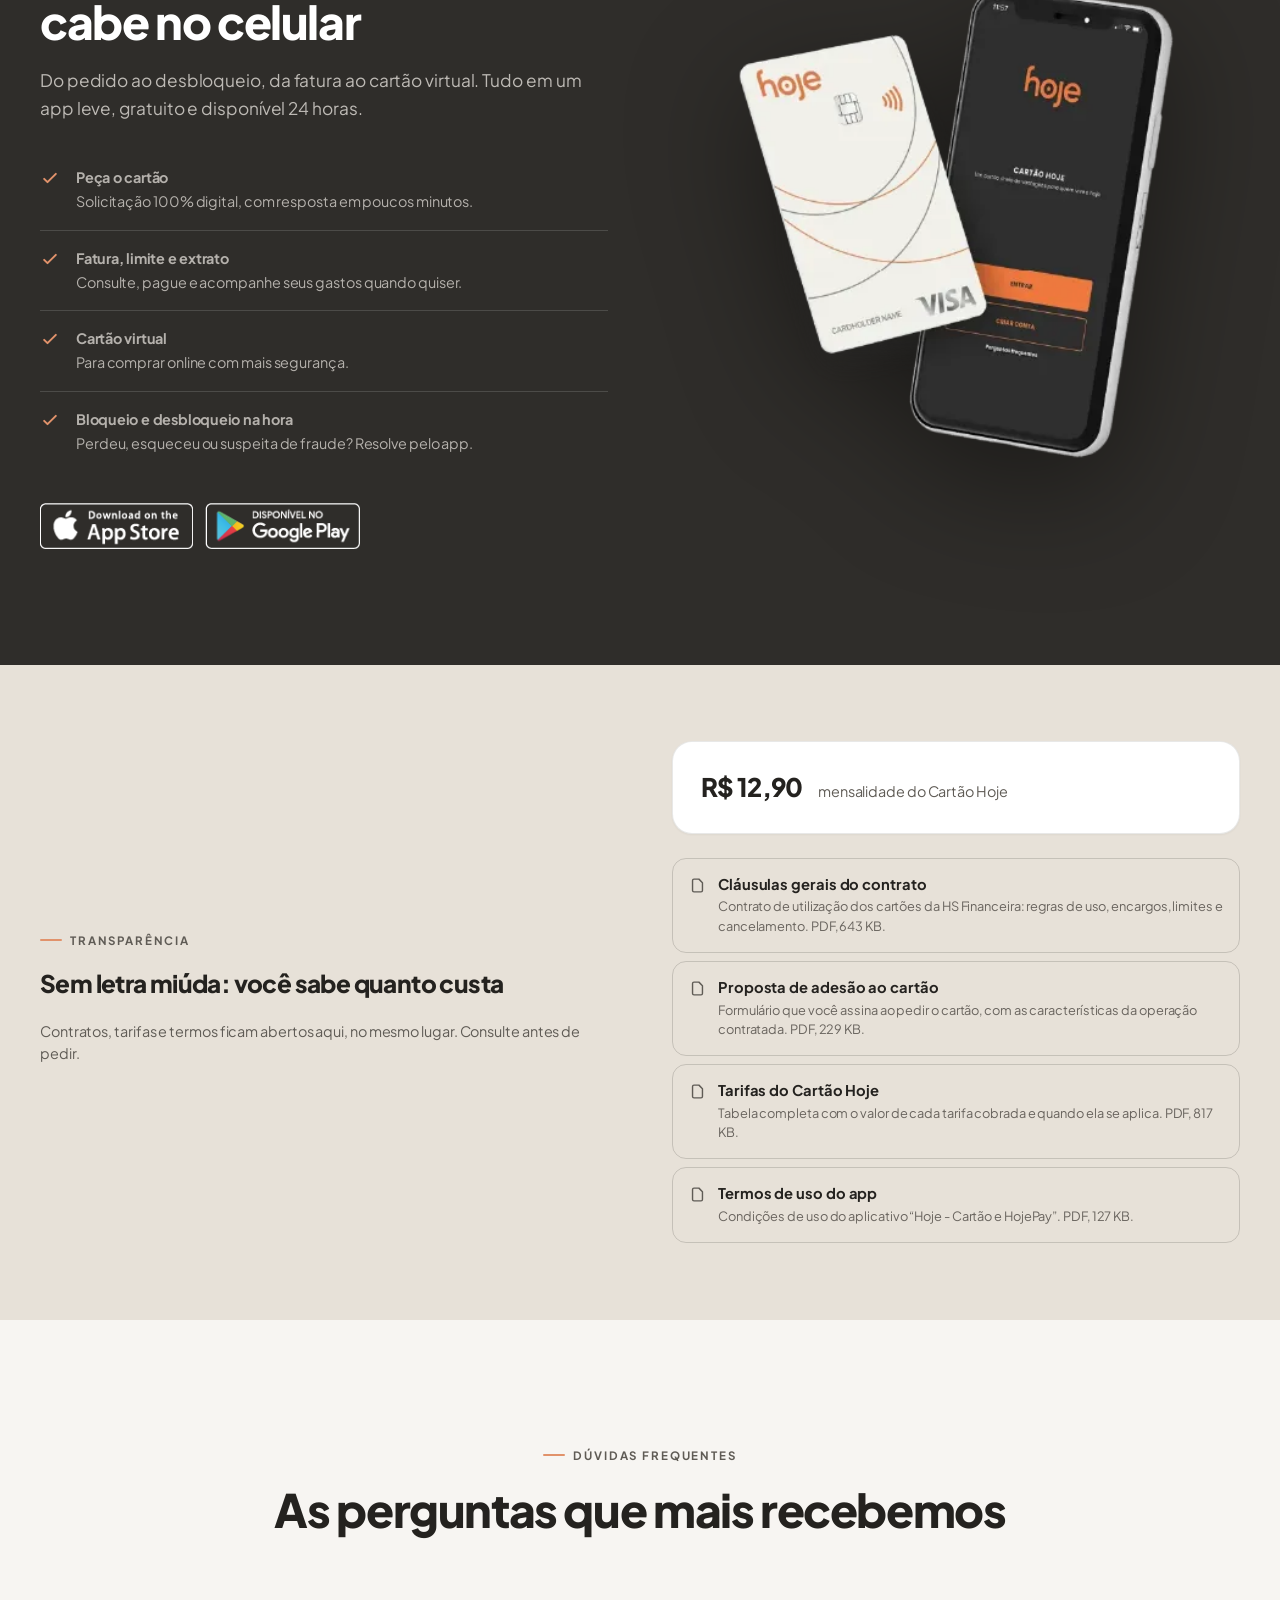
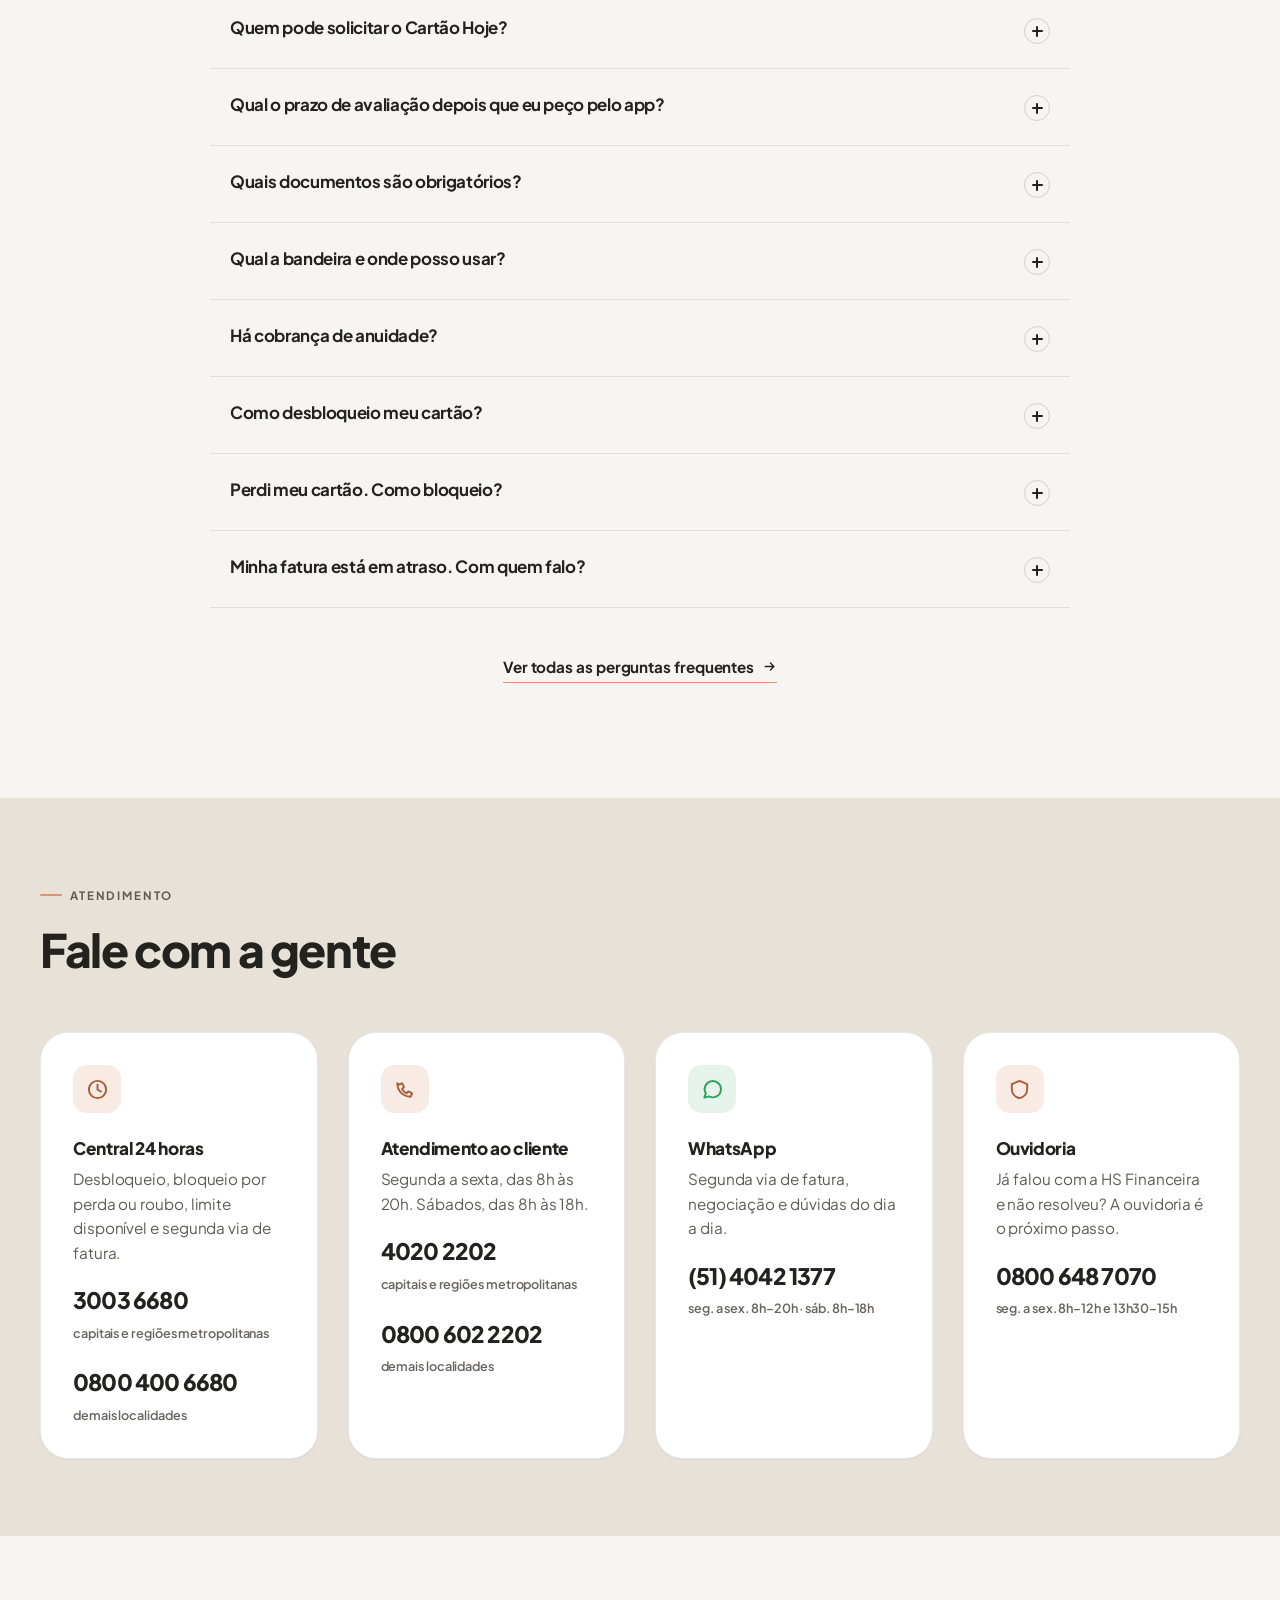
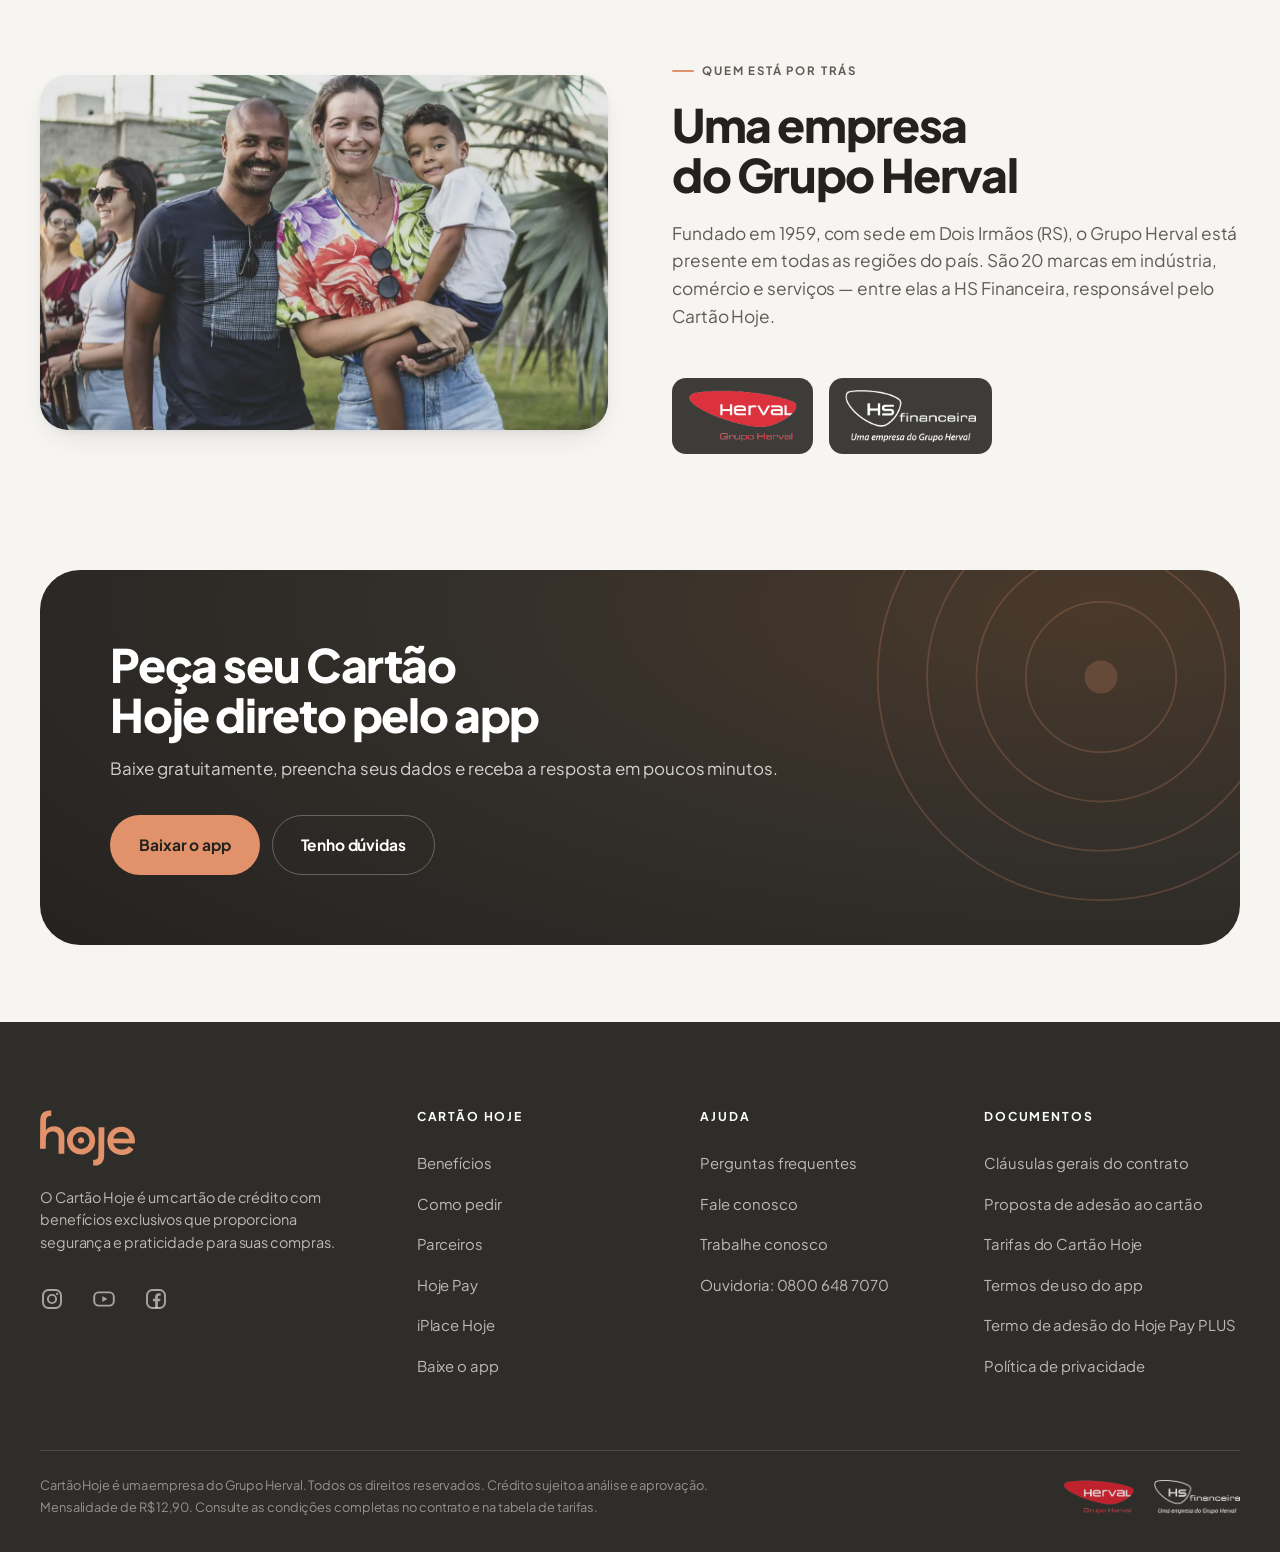
==== commit 2c967767: "Atualização automática: 12 arquivo(s) 404.html baixar-o-app/index.html fale-conosco/index.html hoje-" ====
--- a/index.html
+++ b/index.html
@@ -55,6 +55,7 @@
       <a href="#pedir">Como pedir</a>
       <a href="#parceiros">Parceiros</a>
       <a href="hoje-pay/index.html">Hoje Pay</a>
+      <a href="iplace-hoje/index.html">iPlace Hoje</a>
       <a href="perguntas-frequentes/index.html">Ajuda</a>
       <a href="fale-conosco/index.html">Fale conosco</a>
     </nav>
@@ -70,6 +71,7 @@
     <a href="#pedir">Como pedir</a>
     <a href="#parceiros">Parceiros</a>
     <a href="hoje-pay/index.html">Hoje Pay</a>
+    <a href="iplace-hoje/index.html">iPlace Hoje</a>
     <a href="perguntas-frequentes/index.html">Perguntas frequentes</a>
     <a href="fale-conosco/index.html">Fale conosco</a>
     <a href="trabalhe-conosco/index.html">Trabalhe conosco</a>
@@ -419,7 +421,7 @@
       </details>
       <details>
         <summary>Quais documentos são obrigatórios?<span class="pm" aria-hidden="true"></span></summary>
-        <div class="faq__a"><p>Apenas um documento de identificação — carteira de identidade (emitida há até 10 anos e em boas condições) ou CNH válida — com foto da frente e do verso. Comprovante de endereço e de renda são opcionais.</p></div>
+        <div class="faq__a"><p>Documento de identificação — carteira de identidade ou CNH — com foto da frente e do verso. Poderá ser solicitado comprovante de endereço e de renda.</p></div>
       </details>
       <details>
         <summary>Qual a bandeira e onde posso usar?<span class="pm" aria-hidden="true"></span></summary>
@@ -567,6 +569,7 @@
           <li><a href="#pedir">Como pedir</a></li>
           <li><a href="#parceiros">Parceiros</a></li>
           <li><a href="hoje-pay/index.html">Hoje Pay</a></li>
+          <li><a href="iplace-hoje/index.html">iPlace Hoje</a></li>
           <li><a href="baixar-o-app/index.html">Baixe o app</a></li>
         </ul>
       </div>
--- a/assets/css/hoje.css
+++ b/assets/css/hoje.css
@@ -716,3 +716,73 @@
   .redir{display:none!important}
   .dl__qr{display:flex!important;background:none;padding:0}
 }
+
+/* ---------- 26. iPlace Hoje ---------- */
+/* Foto do hero com o selo "21x" por cima: reaproveita o .hero__chip da home,
+   que precisa de um pai posicionado. */
+.ph-art{position:relative}
+.ph-art .hero__chip{top:auto;right:auto;left:-5%;bottom:9%}
+@media (max-width:900px){.ph-art .hero__chip{left:var(--s-4);bottom:var(--s-4)}}
+
+/* Plano 21x + parcela final. A barra é só desenho (aria-hidden): 21 parcelas
+   iguais e uma maior, vazada. O sentido está na legenda, que é texto e usa a
+   mesma grade da barra para cair embaixo de cada parte. */
+.plan{
+  background:var(--white);border:1px solid var(--line);border-radius:var(--r-lg);
+  padding:clamp(24px,3.4vw,44px);box-shadow:var(--sh-1);--fin:24%
+}
+.plan__bar,.plan__legend{display:grid;grid-template-columns:minmax(0,1fr) var(--fin);gap:var(--s-3)}
+.plan__bar{height:22px}
+.plan__n{display:flex;gap:4px}
+.plan__n i{flex:1;border-radius:5px;background:var(--coral)}
+.plan__f{border:2px solid var(--coral);border-radius:7px;background:var(--coral-wash)}
+.plan__legend{margin-top:var(--s-5)}
+.plan__legend strong{display:block;font-size:clamp(1.3rem,2.1vw,1.7rem);font-weight:800;letter-spacing:-.03em;line-height:1.15}
+.plan__legend span{display:block;margin-top:var(--s-1);font-size:.92rem;line-height:1.45;color:var(--muted)}
+.plan__legal{margin-top:var(--s-6);padding-top:var(--s-5);border-top:1px solid var(--line);font-size:.8rem;color:var(--muted-2)}
+@media (max-width:620px){
+  .plan{--fin:34%}
+  .plan__n{gap:2px}
+  .plan__n i{border-radius:2px}
+}
+
+/* "Exclusivo: hoje". O wordmark fica no tamanho mínimo de tela (72 px) ou
+   acima, e o vão até o texto cobre a área de proteção de meia altura. */
+.excl{
+  display:flex;align-items:center;gap:var(--s-6);margin:0 0 var(--s-8);
+  font-size:clamp(1.2rem,1.7vw,1.45rem);font-weight:800;letter-spacing:-.025em;color:#fff
+}
+.excl img{width:80px;height:auto;flex:none}
+.note__t{display:block;margin-bottom:var(--s-1)}
+
+/* QR ao lado dos selos das lojas. Some no celular pelo mesmo motivo do
+   .dl__qr: ninguém lê o próprio QR na própria tela. */
+.qrcard{display:flex;align-items:center;gap:clamp(20px,3vw,36px)}
+.qrcard .eyebrow{margin-bottom:var(--s-3)}
+.qrcard p:not(.eyebrow){color:#fff;font-size:1.02rem;font-weight:600;line-height:1.5;letter-spacing:-.01em}
+.qrcard img{width:clamp(132px,12vw,160px);height:auto;flex:none;border-radius:var(--r-xs)}
+@media (max-width:620px){.qrcard{display:none}}
+
+/* Vitrine de categorias: atalhos para o site da iPlace. Mesma conta do
+   .grid--center, com a última linha incompleta centralizada. No celular cada
+   atalho vira uma linha: ícone, nome e seta. */
+.prods{display:flex;flex-wrap:wrap;justify-content:center;gap:var(--s-4);--n:5}
+.prods>li{flex:0 0 calc((100% - (var(--n) - 1) * var(--s-4)) / var(--n));min-width:0}
+@media (max-width:960px){.prods{--n:3}}
+@media (max-width:620px){.prods{--n:1;gap:var(--s-3)}}
+.prod{
+  display:flex;flex-direction:column;gap:var(--s-8);height:100%;padding:var(--s-6);
+  background:var(--white);border:1px solid var(--line);border-radius:var(--r-lg);box-shadow:var(--sh-1);
+  transition:transform .22s cubic-bezier(.2,.8,.3,1),box-shadow .22s,border-color .22s
+}
+.prod:hover{transform:translateY(-4px);box-shadow:var(--sh-2);border-color:var(--line-2)}
+.prod__ic{width:52px;height:52px;border-radius:var(--r-sm);background:var(--coral-wash);display:grid;place-items:center;flex:none}
+.prod__ic svg{width:26px;height:26px;color:var(--coral-ink)}
+.prod__t{display:flex;align-items:center;justify-content:space-between;gap:var(--s-2);font-size:1.075rem;font-weight:800;letter-spacing:-.02em}
+.prod__t svg{width:17px;height:17px;flex:none;color:var(--coral-ink);transition:transform .18s}
+.prod:hover .prod__t svg{transform:translateX(3px)}
+@media (max-width:620px){
+  .prod{flex-direction:row;align-items:center;gap:var(--s-4);padding:var(--s-3) var(--s-5) var(--s-3) var(--s-3);border-radius:var(--r)}
+  .prod__ic{width:44px;height:44px}
+  .prod__t{flex:1}
+}
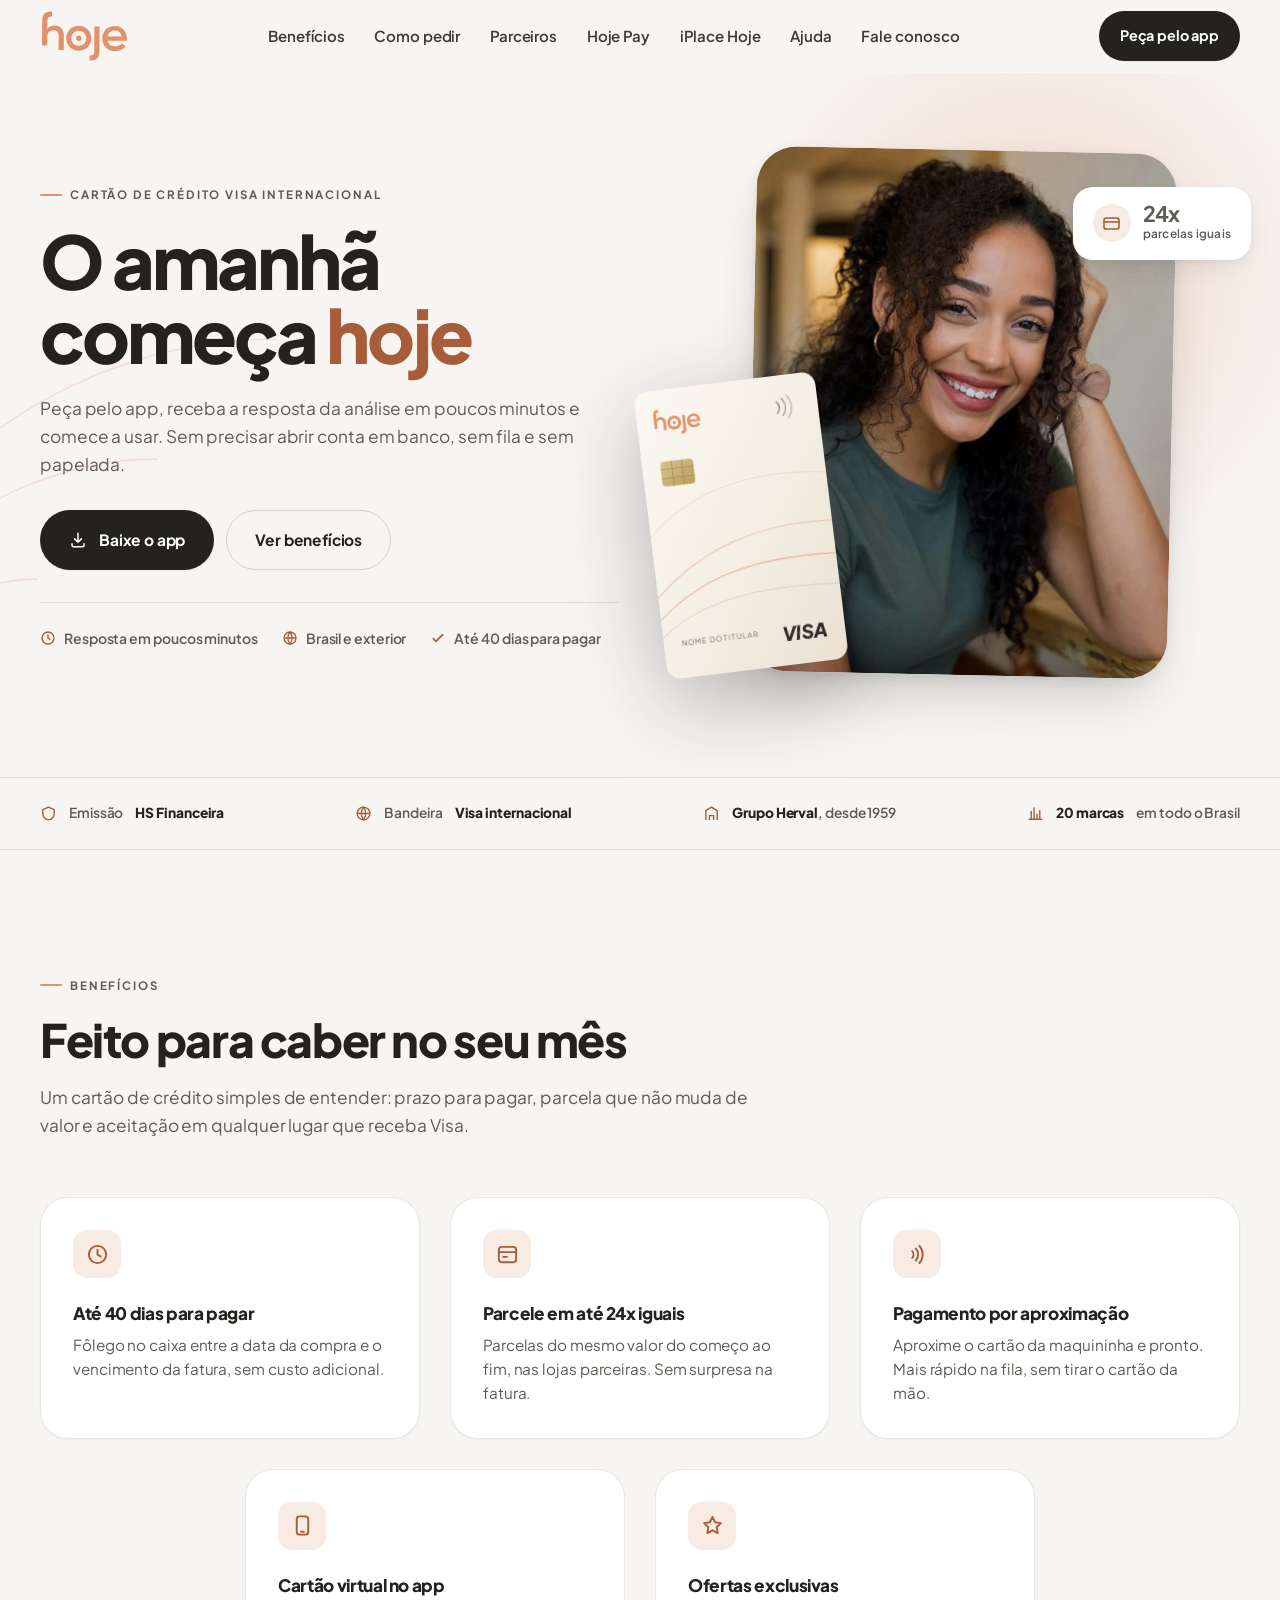
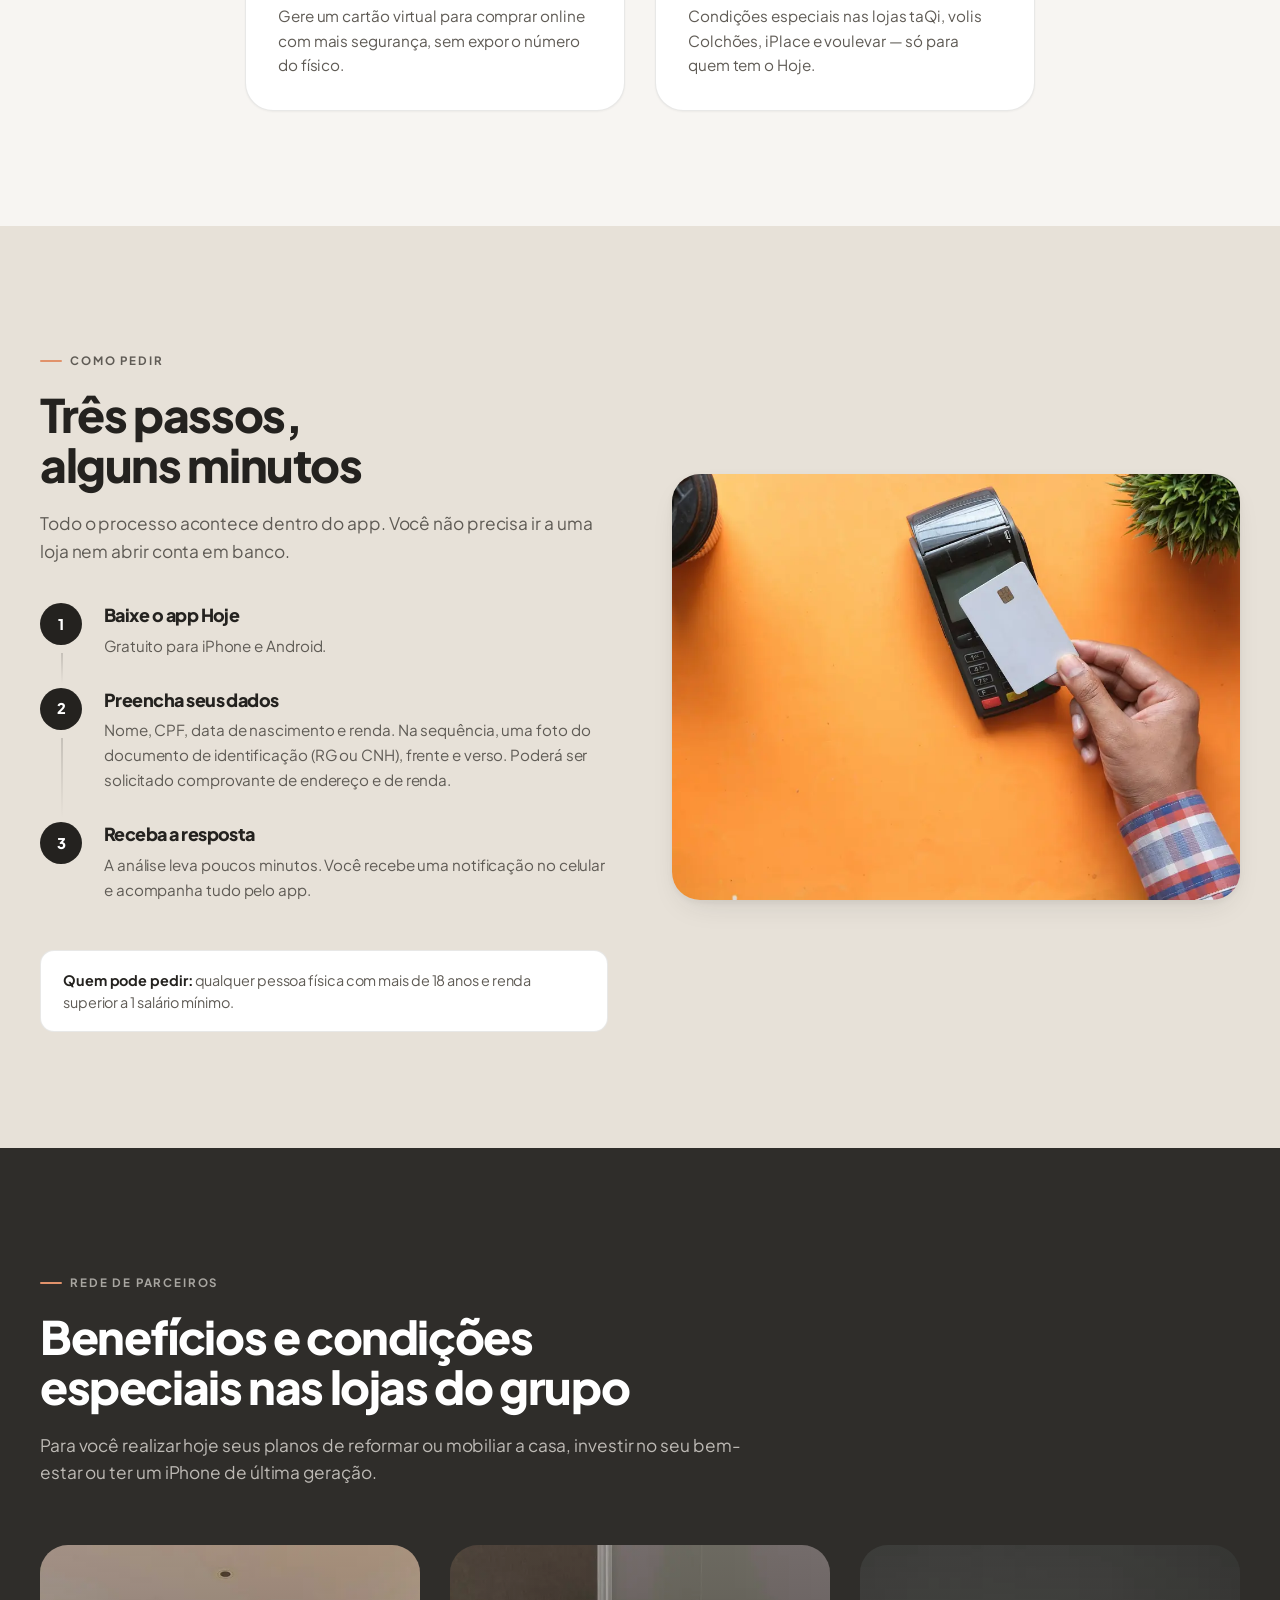
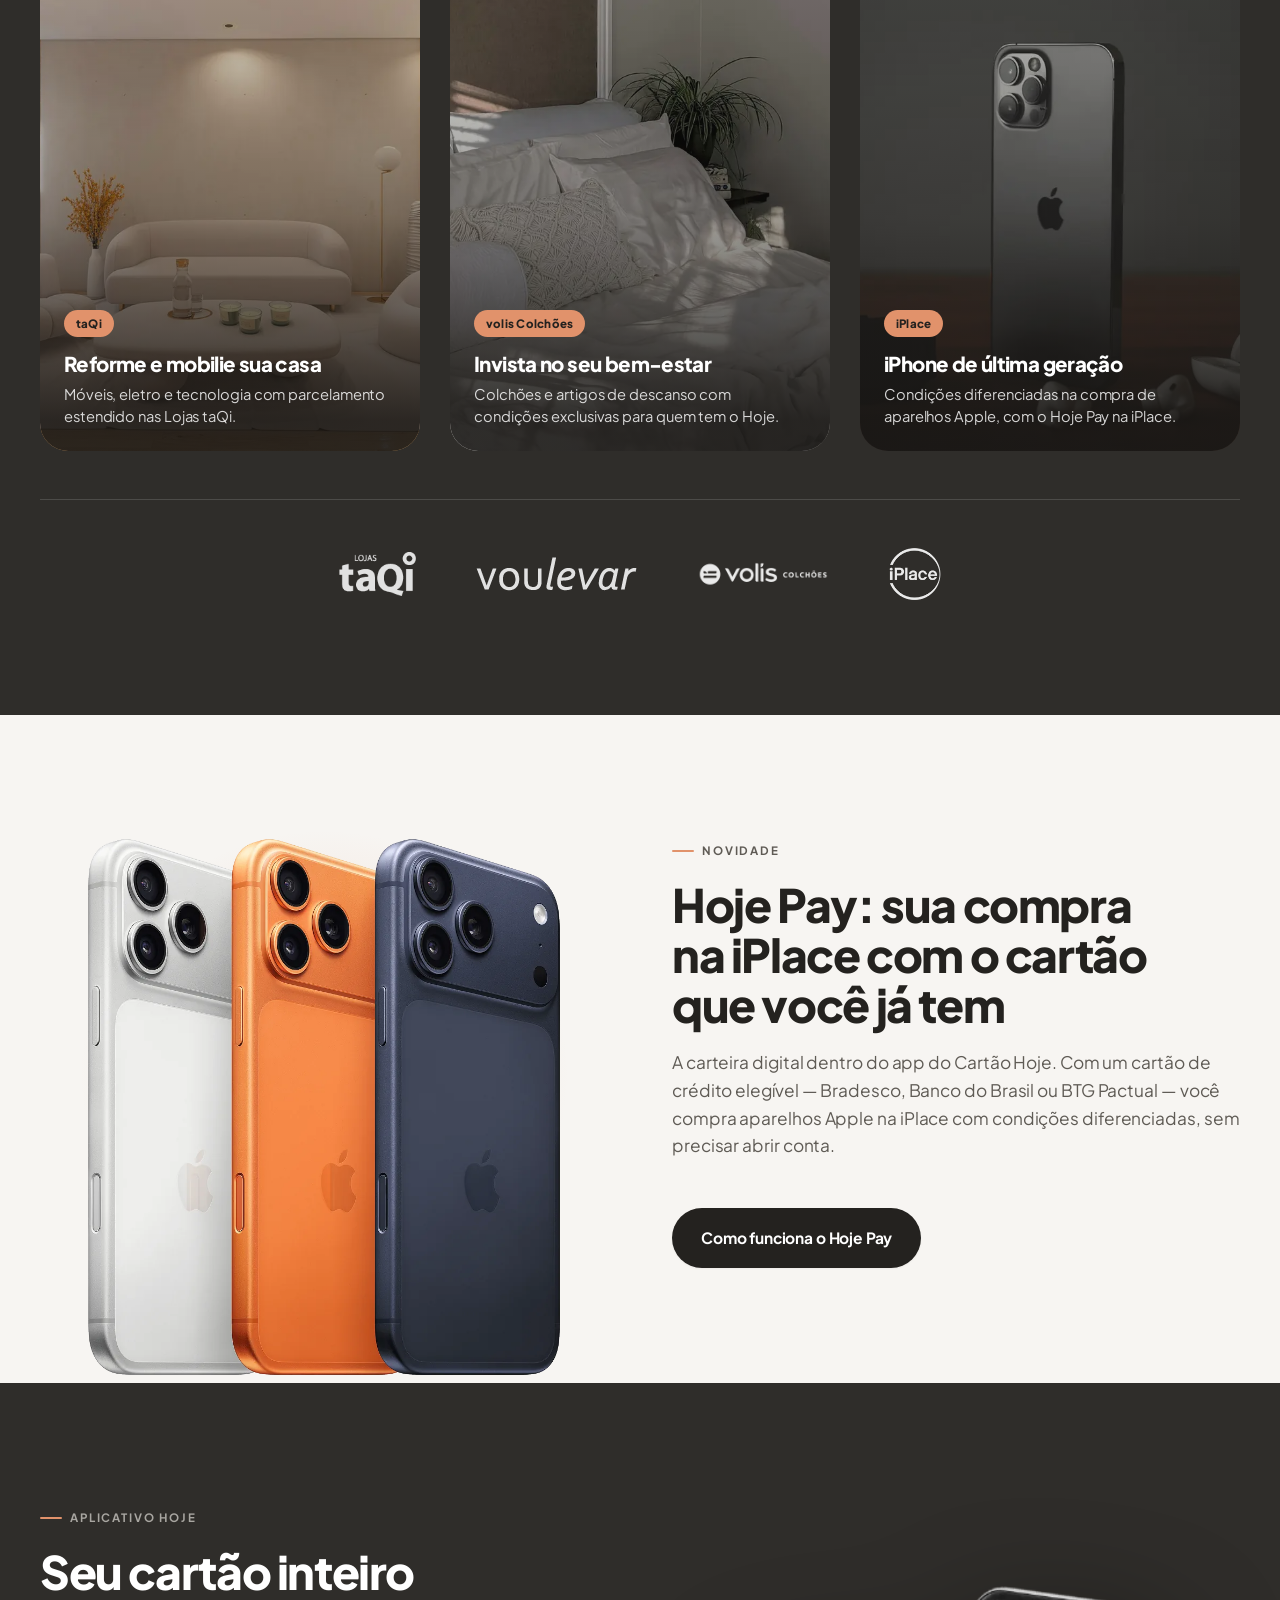
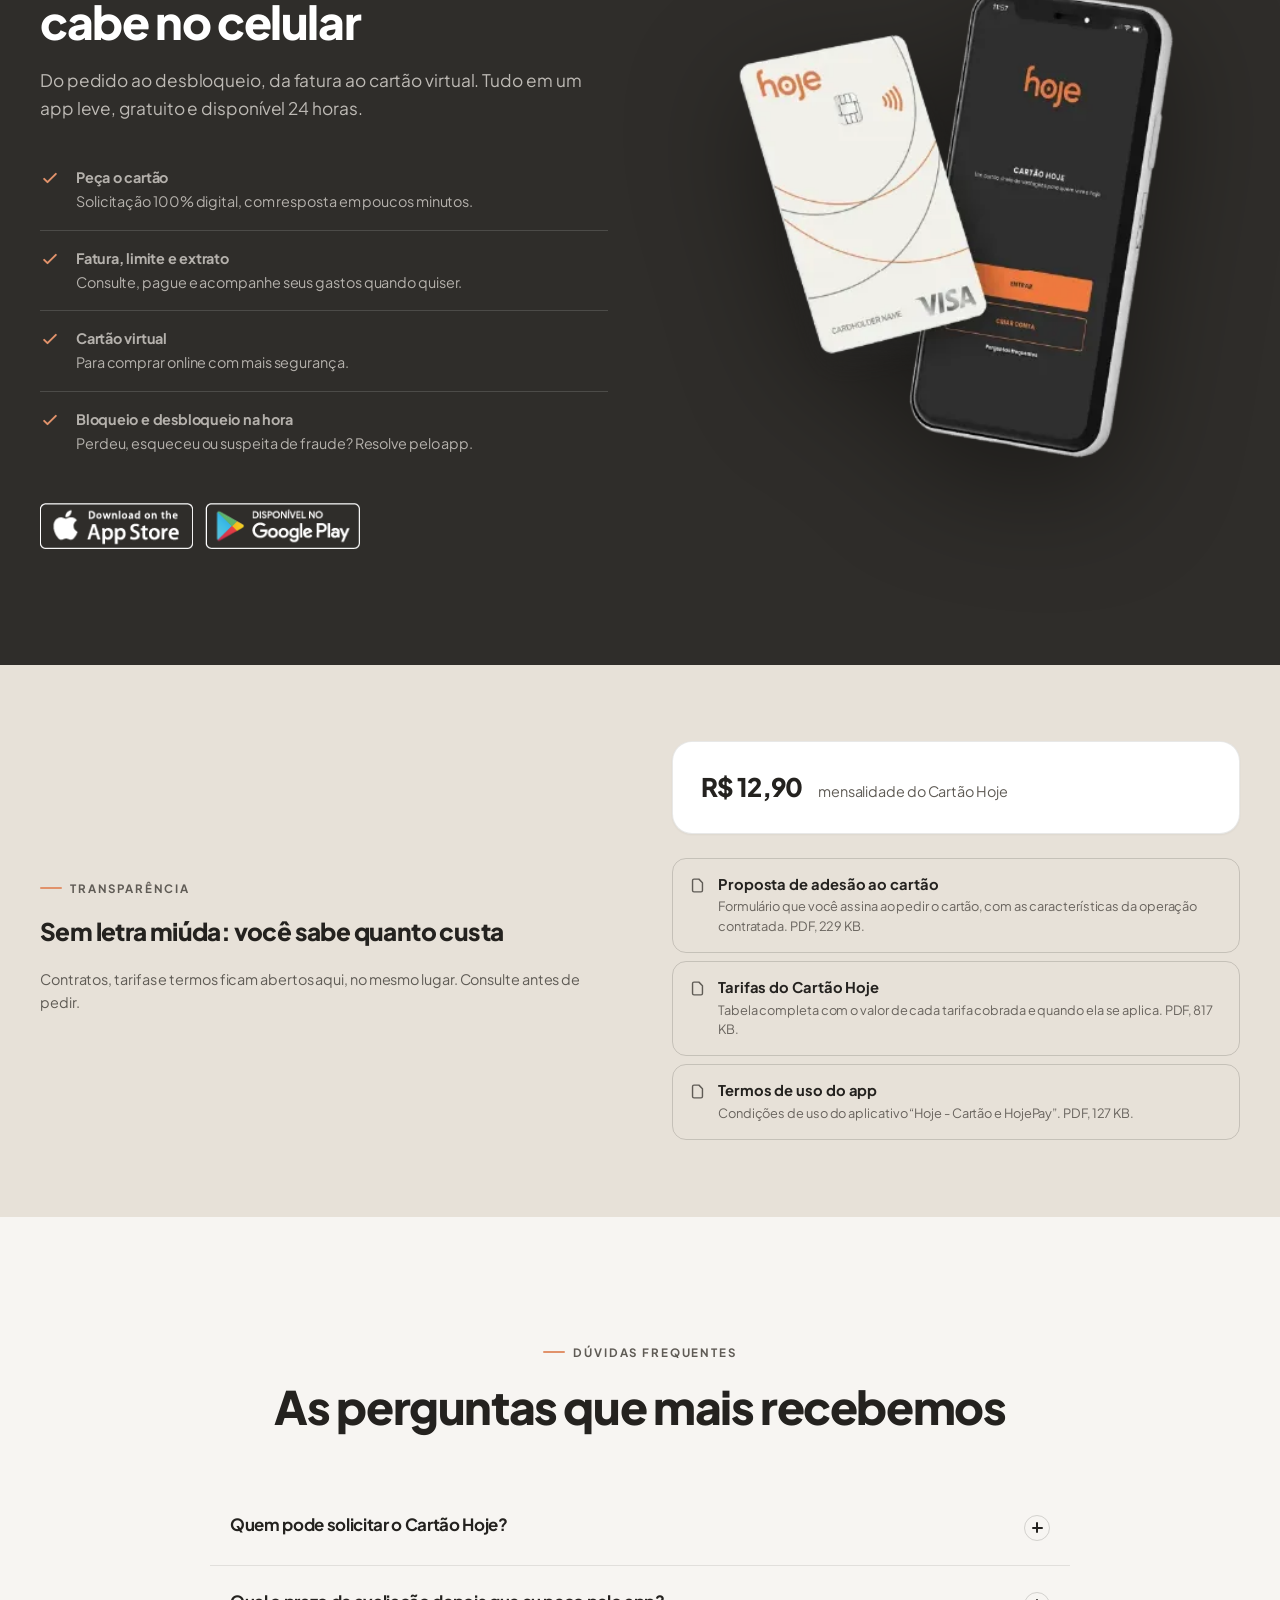
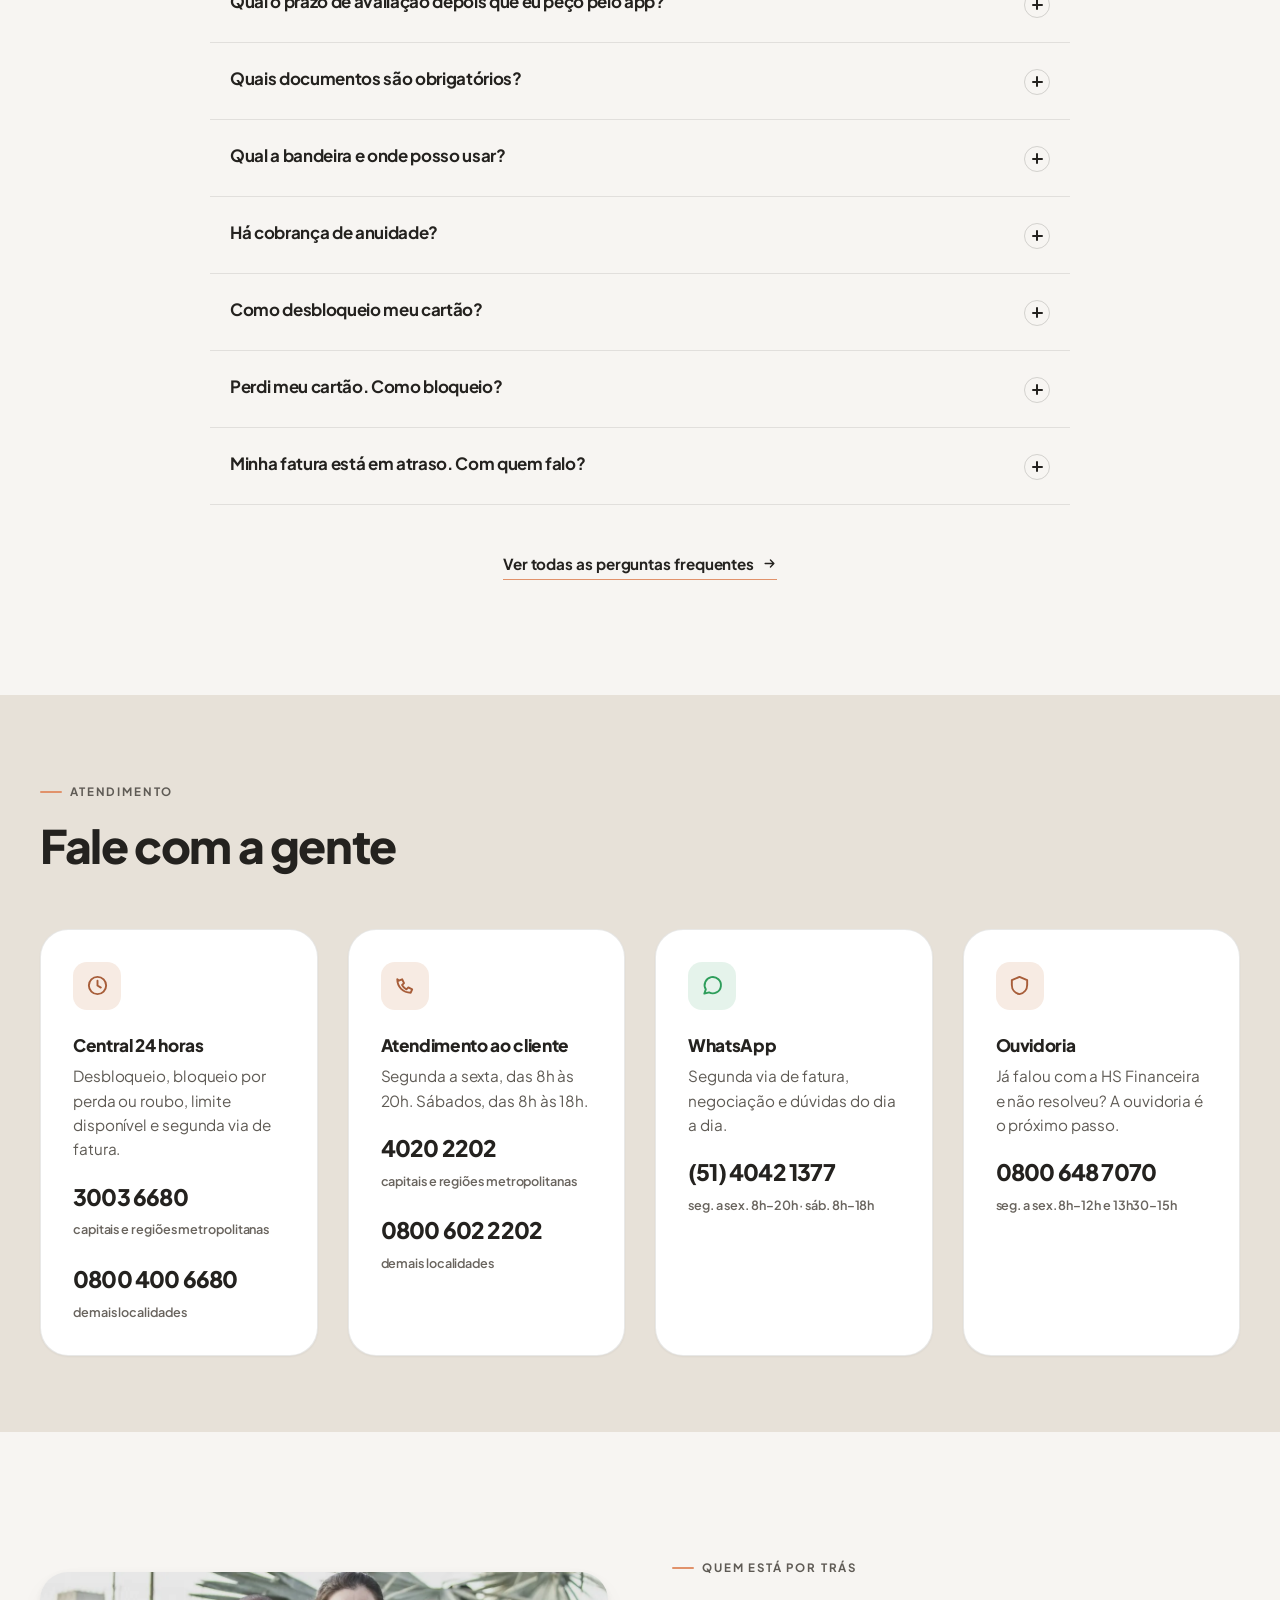
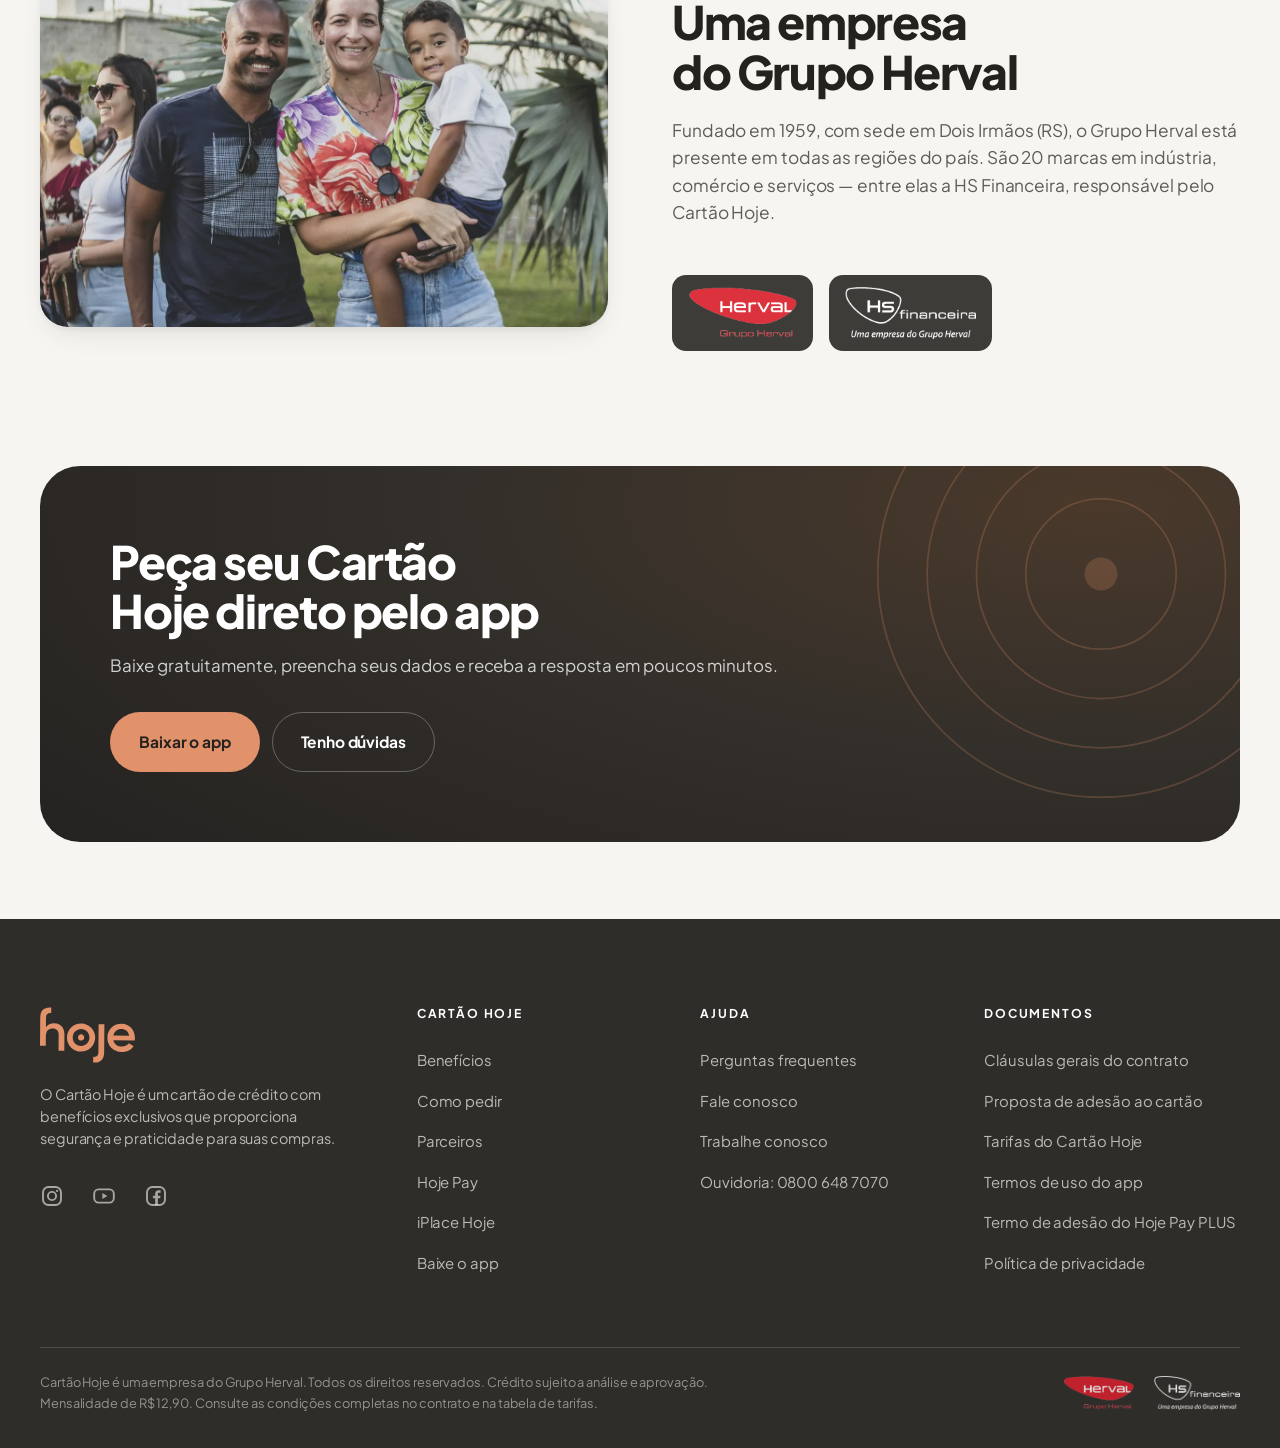
==== commit 35bdce0a: "Atualização automática: 2 arquivo(s) index.html llms-full.txt  Co-Authored-By: Claude Opus 5.5 <nore" ====
--- a/index.html
+++ b/index.html
@@ -372,12 +372,6 @@
       <div class="rv">
         <p class="price"><b>R$ 12,90</b> <span class="muted small">mensalidade do Cartão Hoje</span></p>
         <ul class="doclist mt-m">
-          <li>
-            <a href="assets/docs/clausulas-gerais-do-contrato.pdf" target="_blank" rel="noopener">
-              <svg viewBox="0 0 24 24" fill="none" aria-hidden="true"><path d="M14 3H7a2 2 0 0 0-2 2v14a2 2 0 0 0 2 2h10a2 2 0 0 0 2-2V8l-5-5Z" stroke="currentColor" stroke-width="2" stroke-linejoin="round"/></svg>
-              <span class="doclist__txt"><strong>Cláusulas gerais do contrato</strong><span>Contrato de utilização dos cartões da HS Financeira: regras de uso, encargos, limites e cancelamento. PDF, 643 KB.</span></span>
-            </a>
-          </li>
           <li>
             <a href="assets/docs/proposta-de-adesao-ao-cartao.pdf" target="_blank" rel="noopener">
               <svg viewBox="0 0 24 24" fill="none" aria-hidden="true"><path d="M14 3H7a2 2 0 0 0-2 2v14a2 2 0 0 0 2 2h10a2 2 0 0 0 2-2V8l-5-5Z" stroke="currentColor" stroke-width="2" stroke-linejoin="round"/></svg>
--- a/assets/css/hoje.css
+++ b/assets/css/hoje.css
@@ -173,7 +173,7 @@
 .nav{display:flex;gap:clamp(16px,2vw,32px);margin-inline:auto}
 .nav a{
   font-size:.94rem;font-weight:600;color:var(--ink-3);padding:8px 2px;position:relative;
-  transition:color .18s
+  white-space:nowrap;transition:color .18s
 }
 .nav a::after{
   content:"";position:absolute;left:0;right:0;bottom:2px;height:2px;border-radius:2px;
@@ -193,7 +193,10 @@
 .burger[aria-expanded="true"] i{background:transparent}
 .burger[aria-expanded="true"] i::before{transform:translateY(5.5px) rotate(45deg)}
 .burger[aria-expanded="true"] i::after{transform:translateY(-5.5px) rotate(-45deg)}
-@media (max-width:940px){
+/* Com sete itens o menu precisa de ~1030 px de viewport para caber em uma
+   linha (mais a barra de rolagem). Abaixo disso os rótulos quebravam em duas
+   linhas: o hambúrguer assume antes. */
+@media (max-width:1080px){
   .nav,.hdr__cta .btn{display:none}
   .burger{display:inline-flex}
   .hdr__in{justify-content:space-between}
@@ -374,7 +377,7 @@
 /* o container gira 90°: some com a barra horizontal e sobra a vertical, que a rotação deita em "−" */
 .faq details[open] summary .pm::before{transform:scaleX(0)}
 .faq__a{padding:0 var(--s-16) var(--s-6) var(--s-5);color:var(--muted);font-size:.985rem;line-height:1.68}
-.faq__a p+p,.faq__a ul{margin-top:var(--s-3)}
+.faq__a p+p,.faq__a ul,.faq__a ul+p{margin-top:var(--s-3)}
 .faq__a li{position:relative;padding-left:var(--s-5);margin-bottom:var(--s-2)}
 .faq__a li::before{content:"";position:absolute;left:2px;top:10px;width:5px;height:5px;border-radius:50%;background:var(--coral)}
 .faq__a a{color:var(--coral-ink);font-weight:600;border-bottom:1px solid var(--coral-soft)}
@@ -734,16 +737,19 @@
 .plan__bar,.plan__legend{display:grid;grid-template-columns:minmax(0,1fr) var(--fin);gap:var(--s-3)}
 .plan__bar{height:22px}
 .plan__n{display:flex;gap:4px}
-.plan__n i{flex:1;border-radius:5px;background:var(--coral)}
+.plan__n>span{flex:1;border-radius:5px;background:var(--coral)}
 .plan__f{border:2px solid var(--coral);border-radius:7px;background:var(--coral-wash)}
 .plan__legend{margin-top:var(--s-5)}
-.plan__legend strong{display:block;font-size:clamp(1.3rem,2.1vw,1.7rem);font-weight:800;letter-spacing:-.03em;line-height:1.15}
-.plan__legend span{display:block;margin-top:var(--s-1);font-size:.92rem;line-height:1.45;color:var(--muted)}
+.plan__k{display:block;font-size:.92rem;line-height:1.45;color:var(--muted)}
+.plan__k strong{
+  display:block;margin-bottom:var(--s-1);color:var(--ink);
+  font-size:clamp(1.3rem,2.1vw,1.7rem);font-weight:800;letter-spacing:-.03em;line-height:1.15
+}
 .plan__legal{margin-top:var(--s-6);padding-top:var(--s-5);border-top:1px solid var(--line);font-size:.8rem;color:var(--muted-2)}
 @media (max-width:620px){
   .plan{--fin:34%}
   .plan__n{gap:2px}
-  .plan__n i{border-radius:2px}
+  .plan__n>span{border-radius:2px}
 }
 
 /* "Exclusivo: hoje". O wordmark fica no tamanho mínimo de tela (72 px) ou
